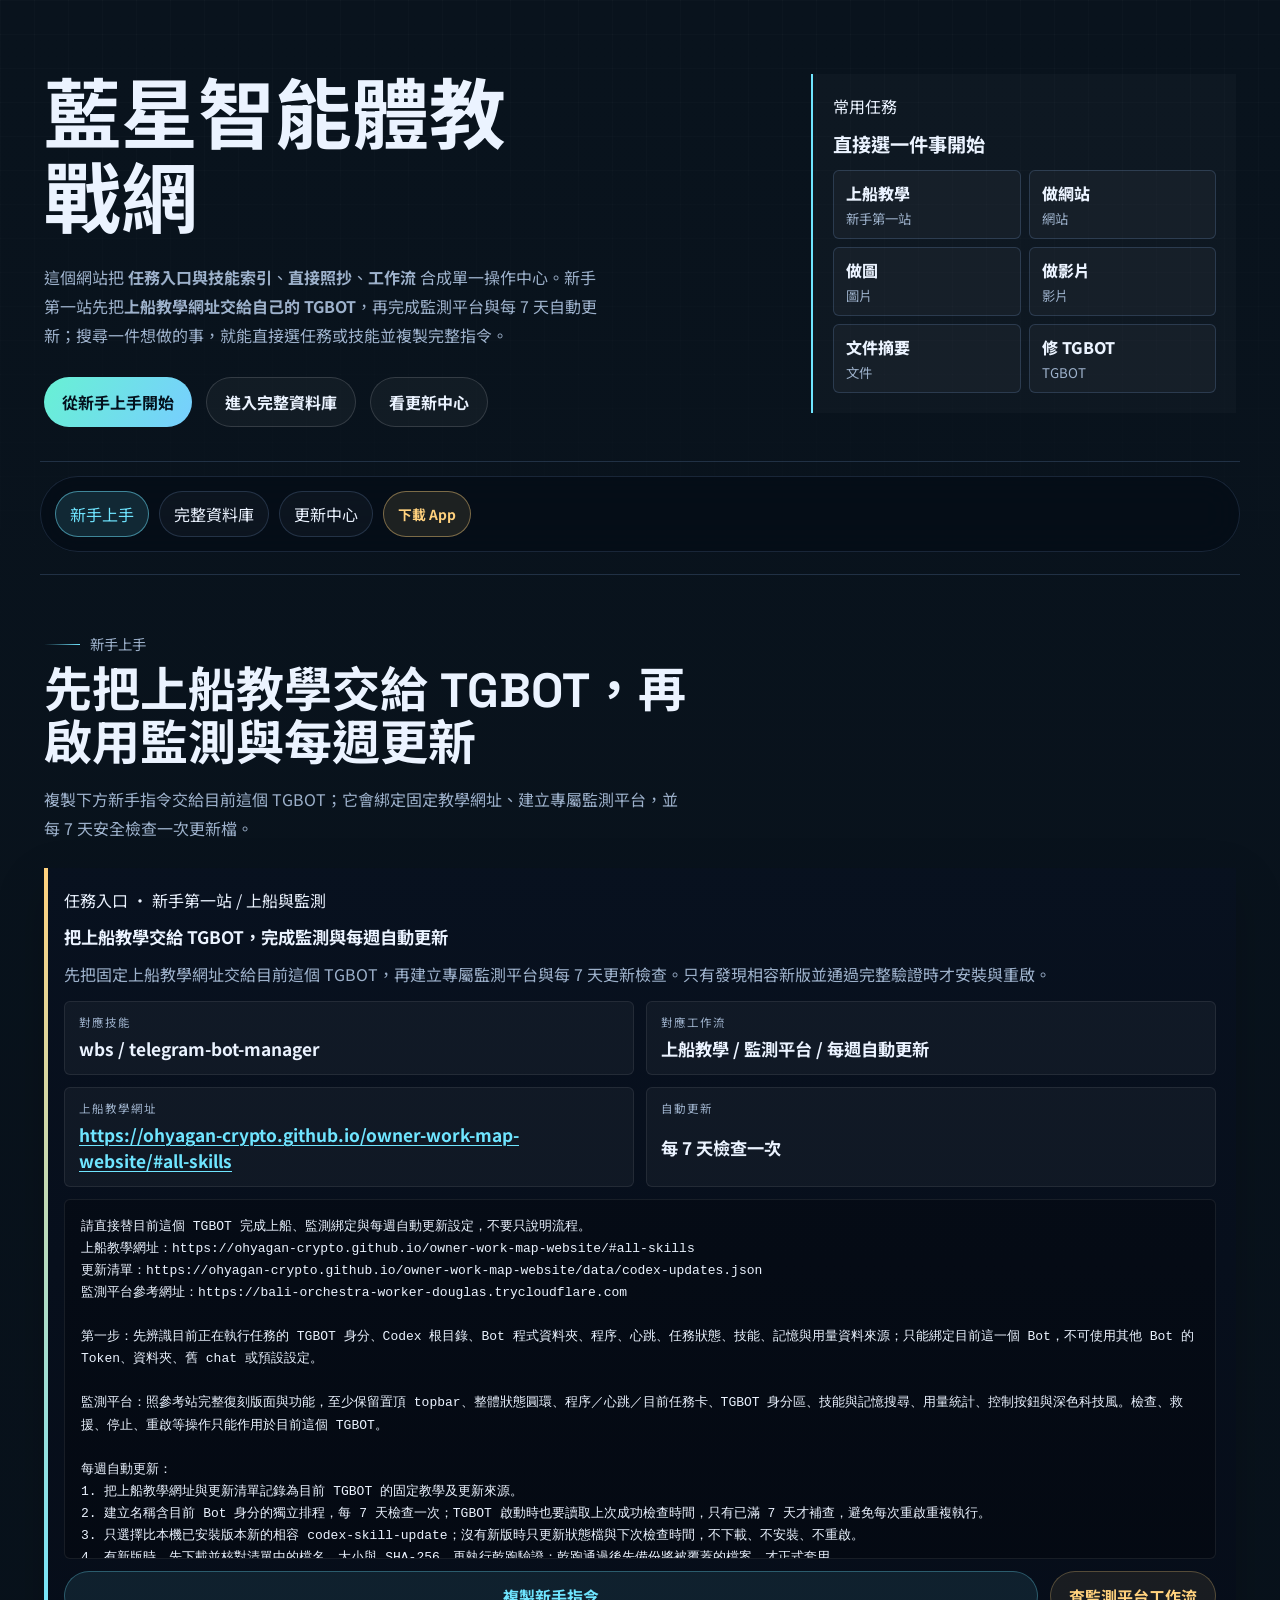
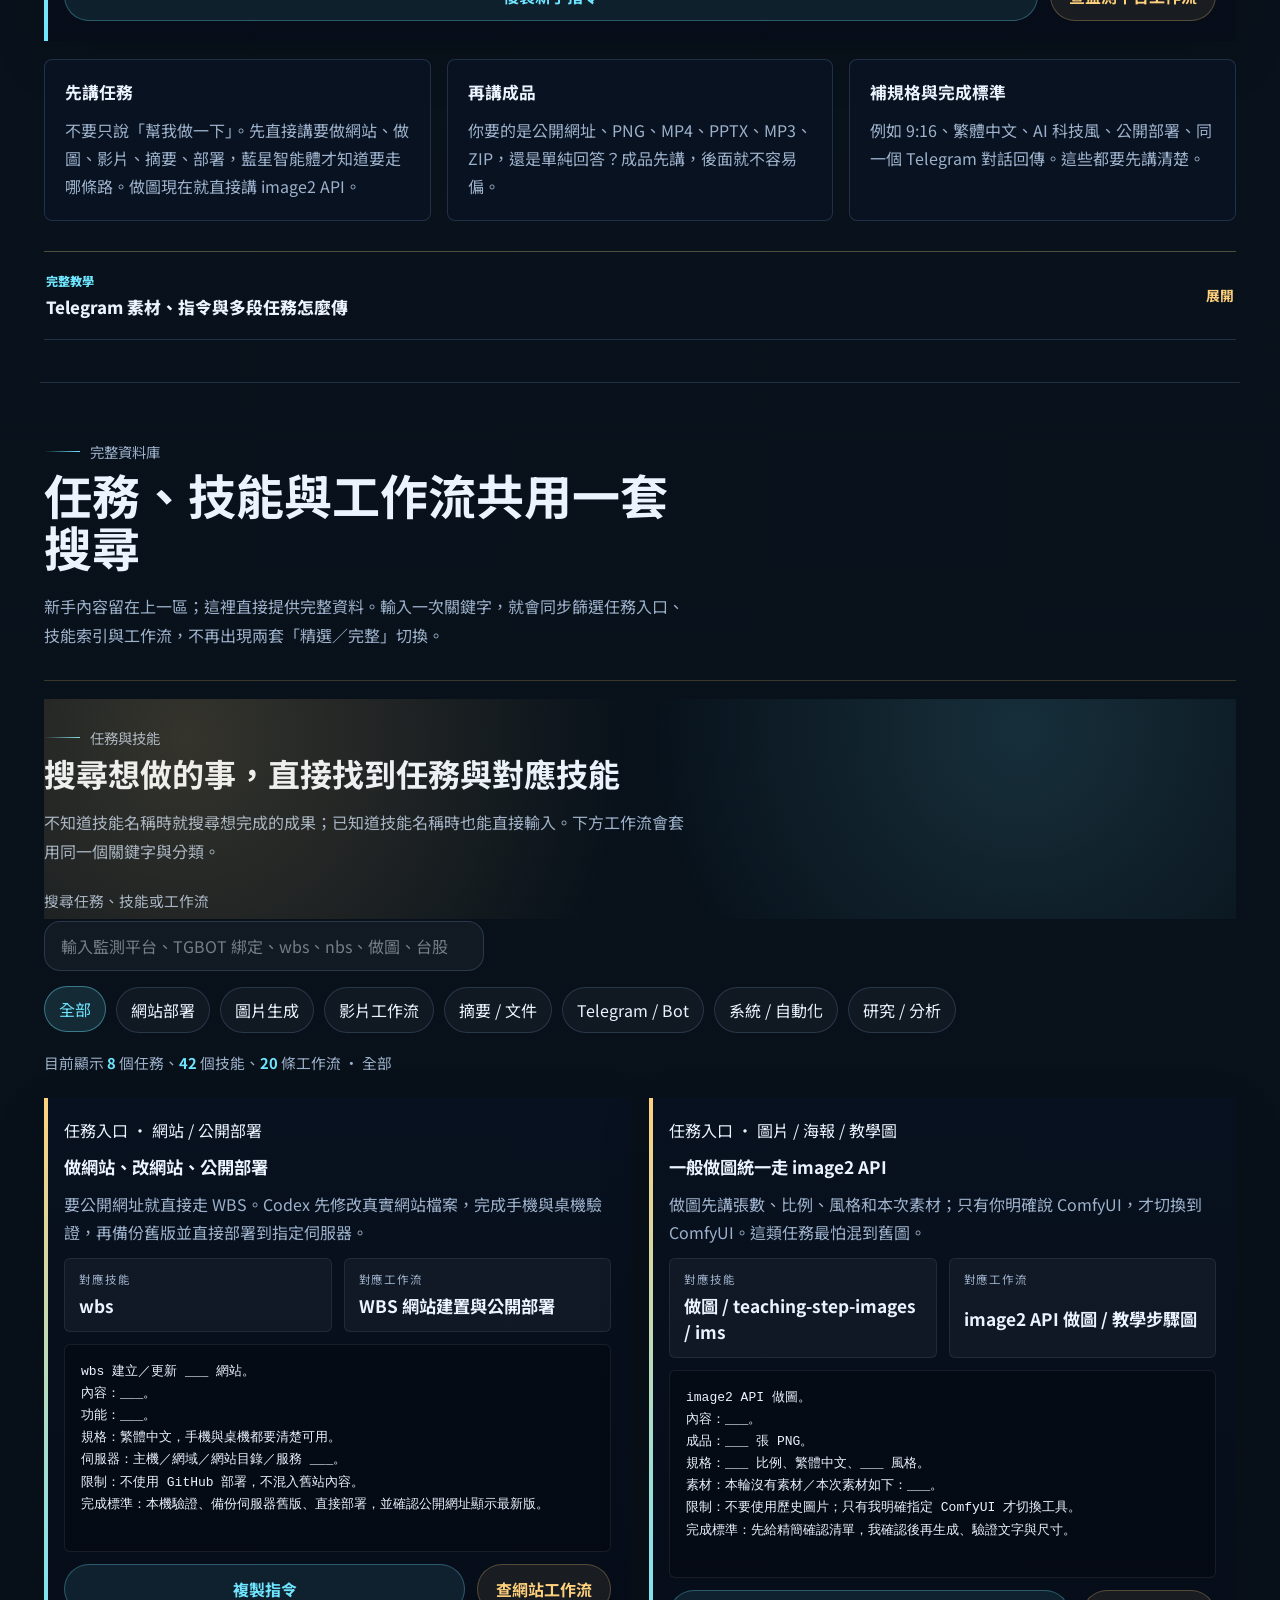
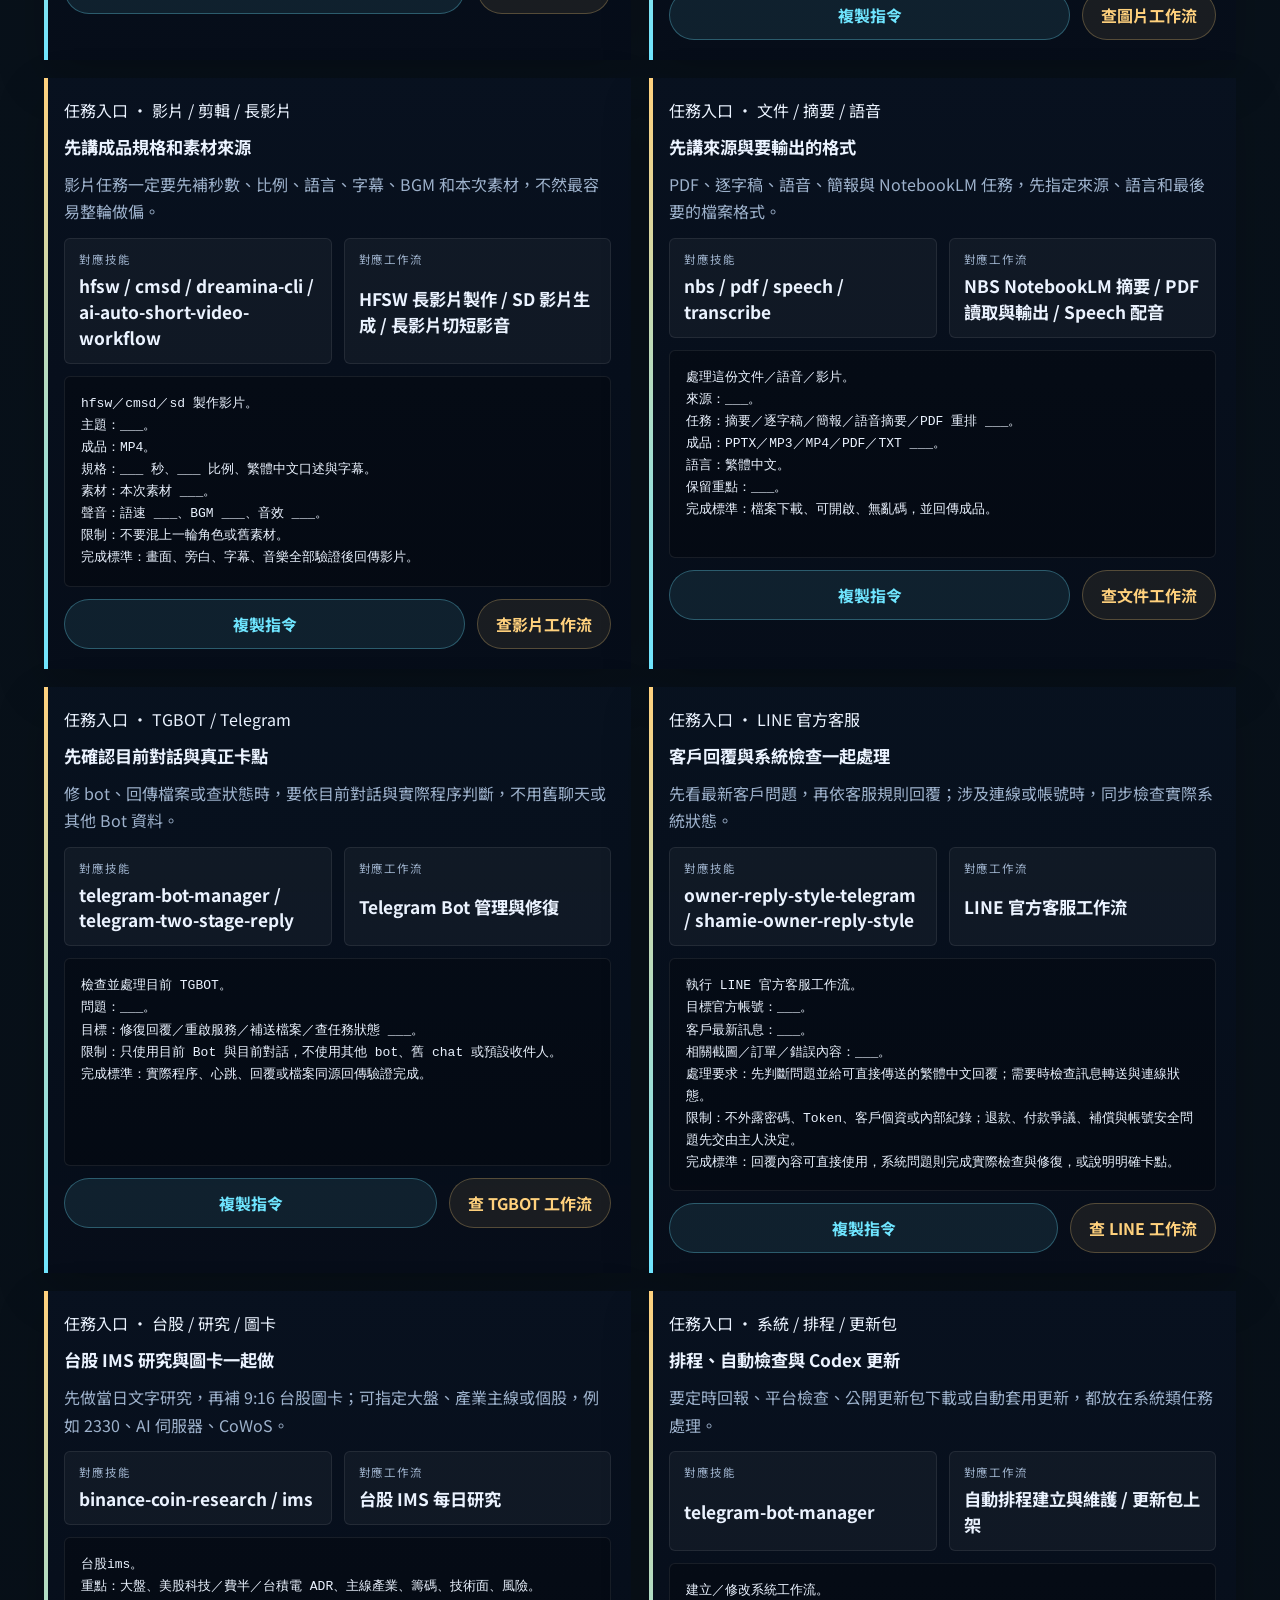
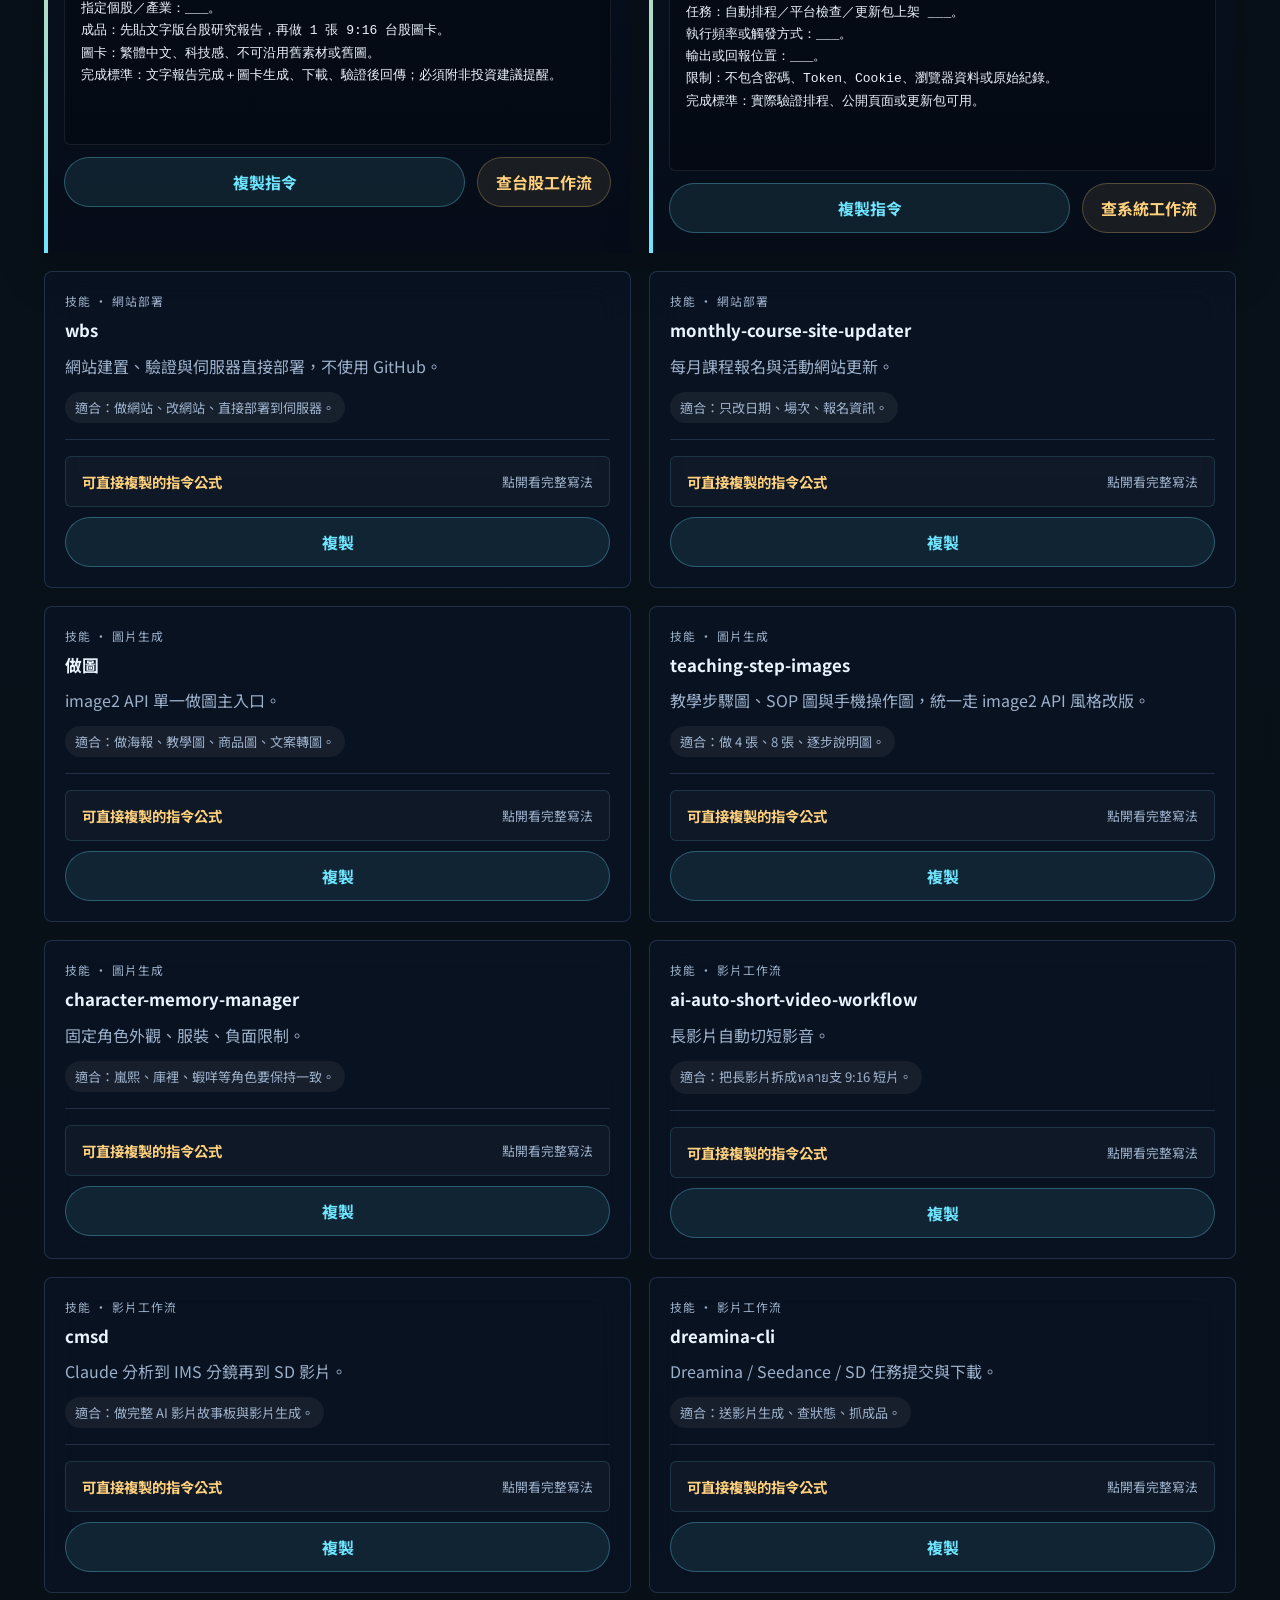
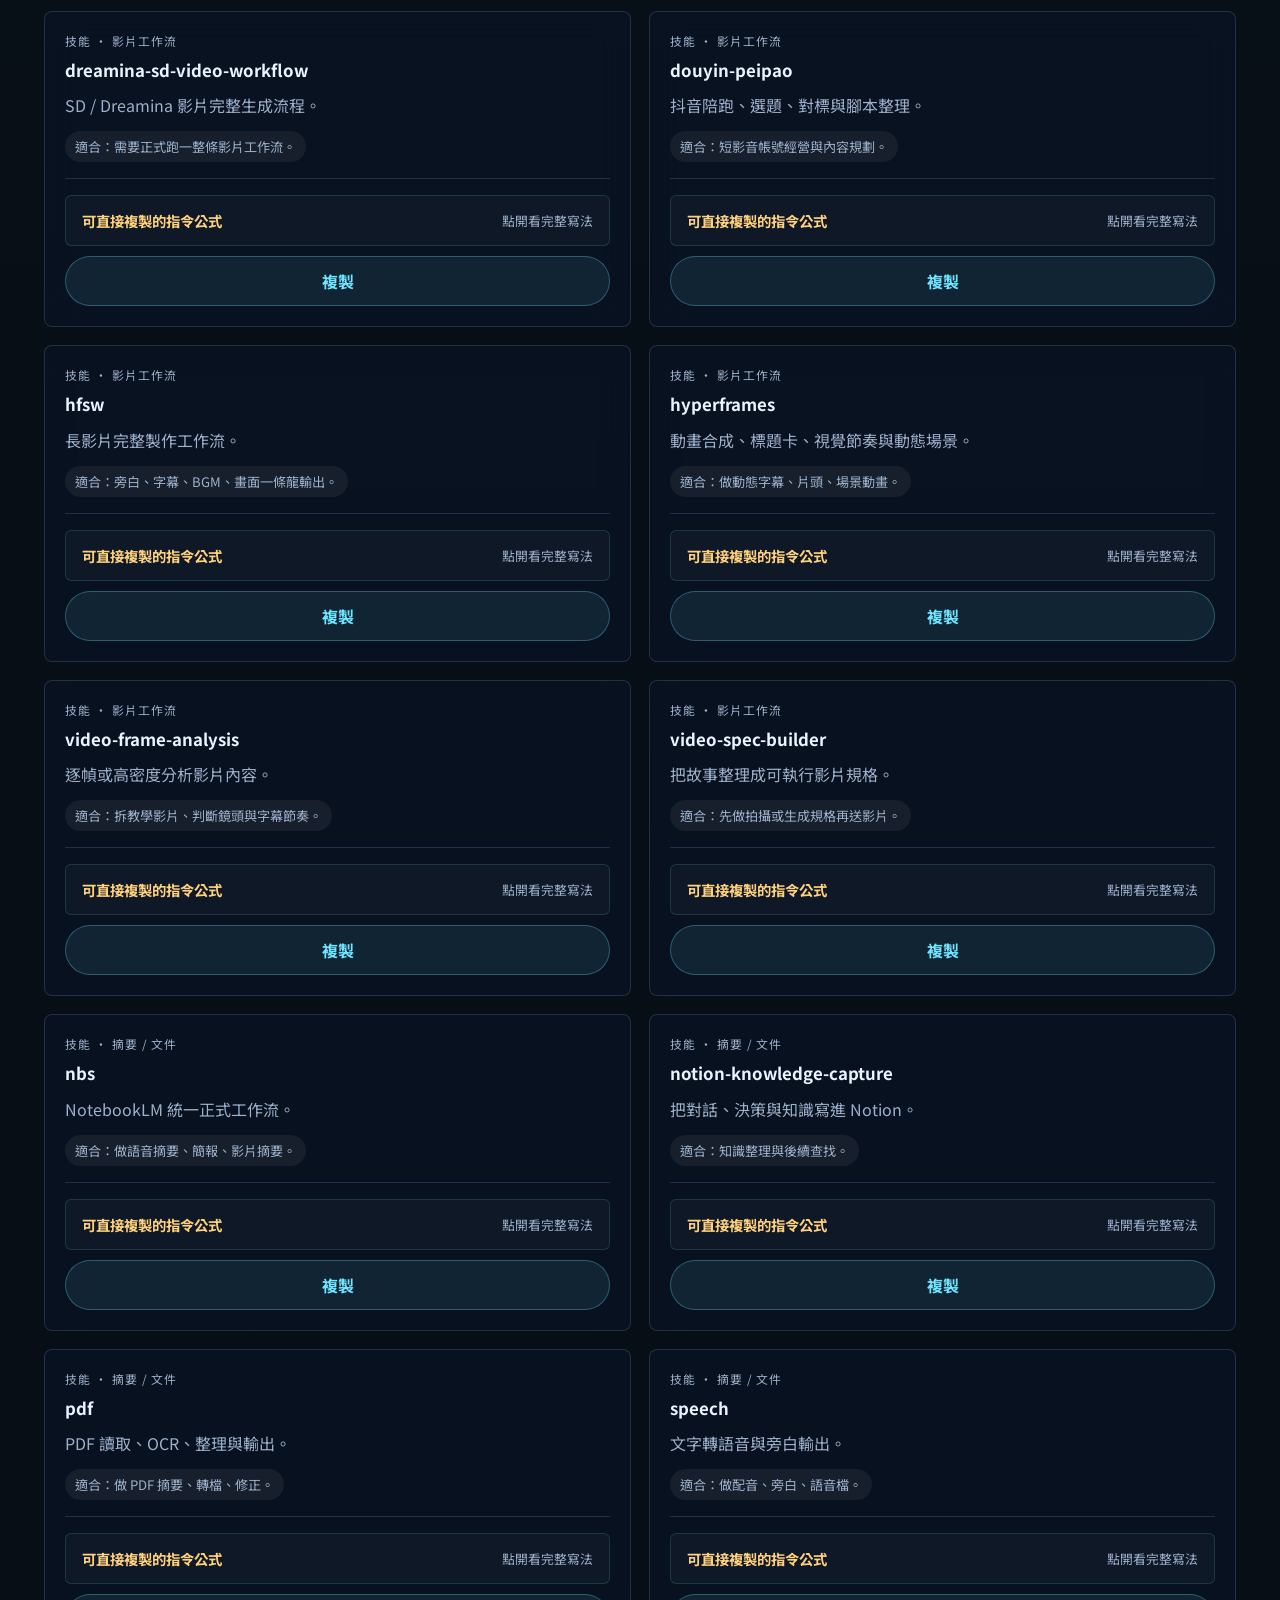
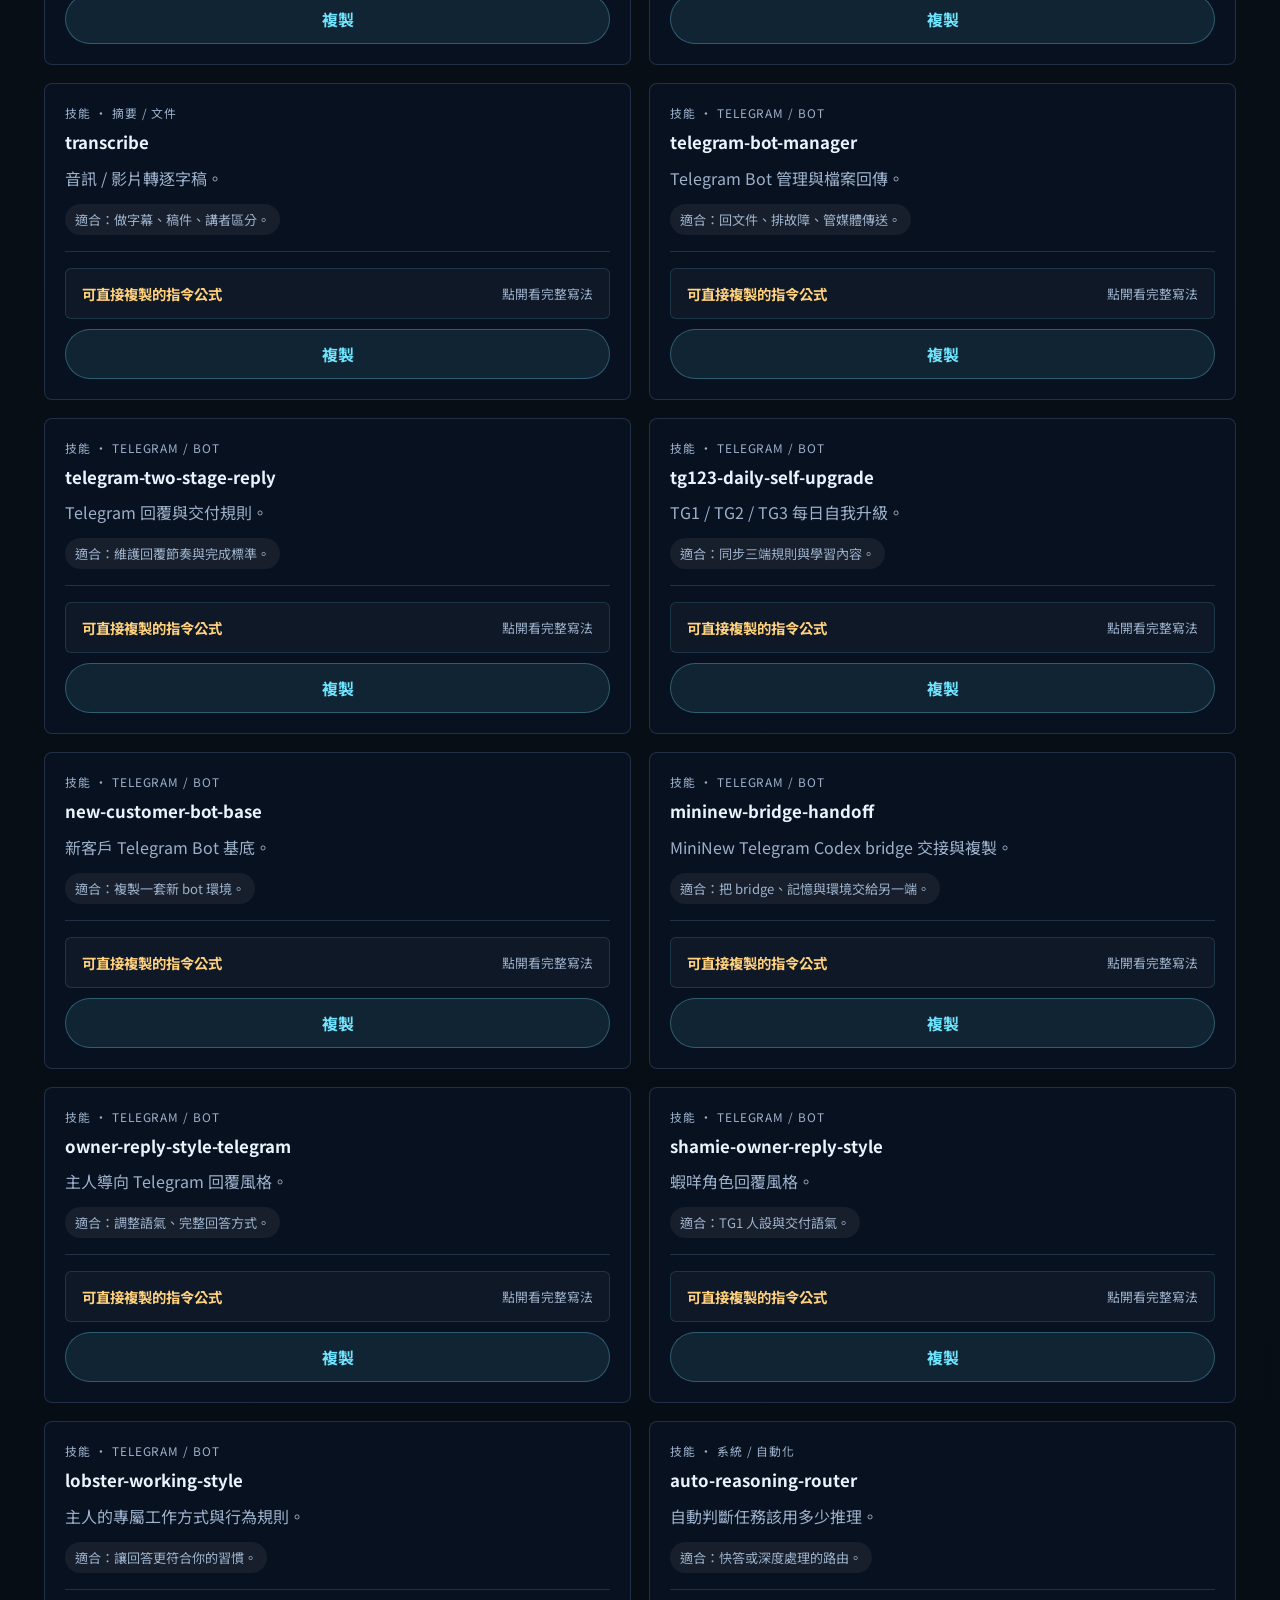
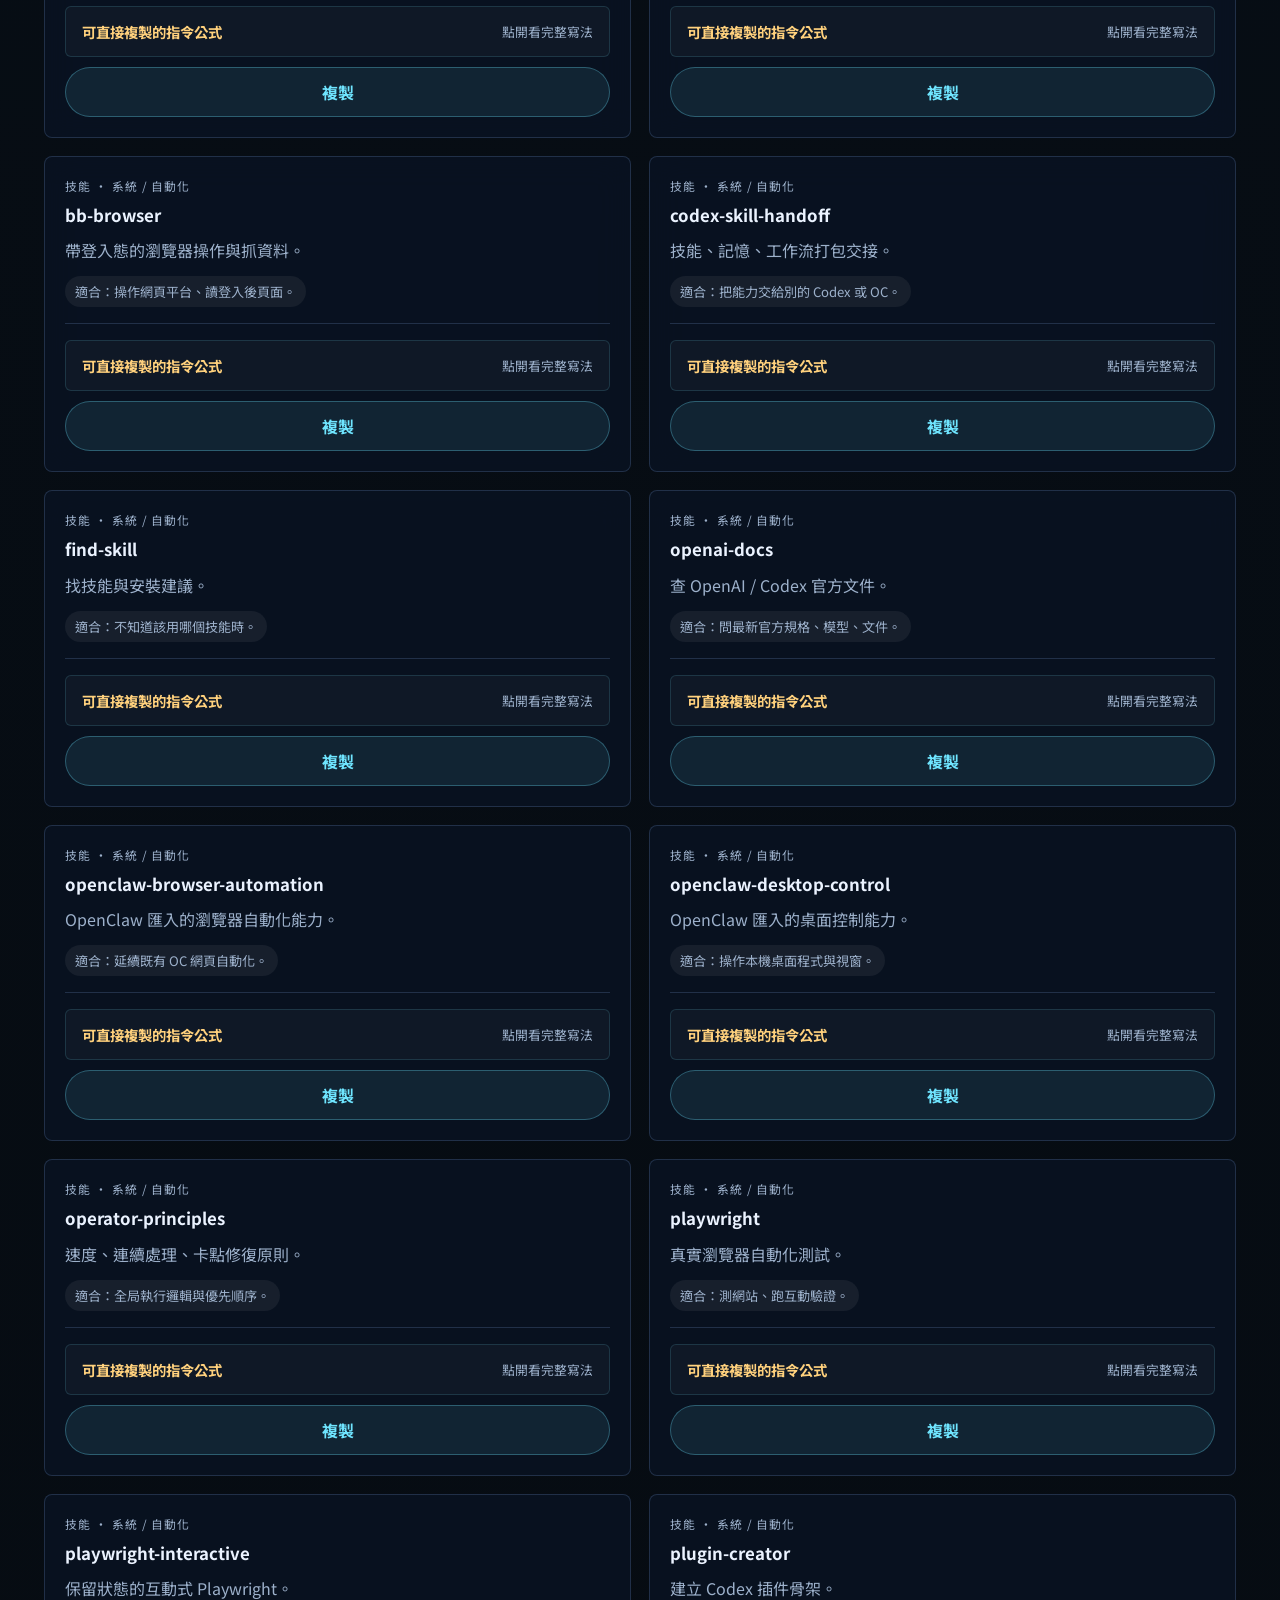
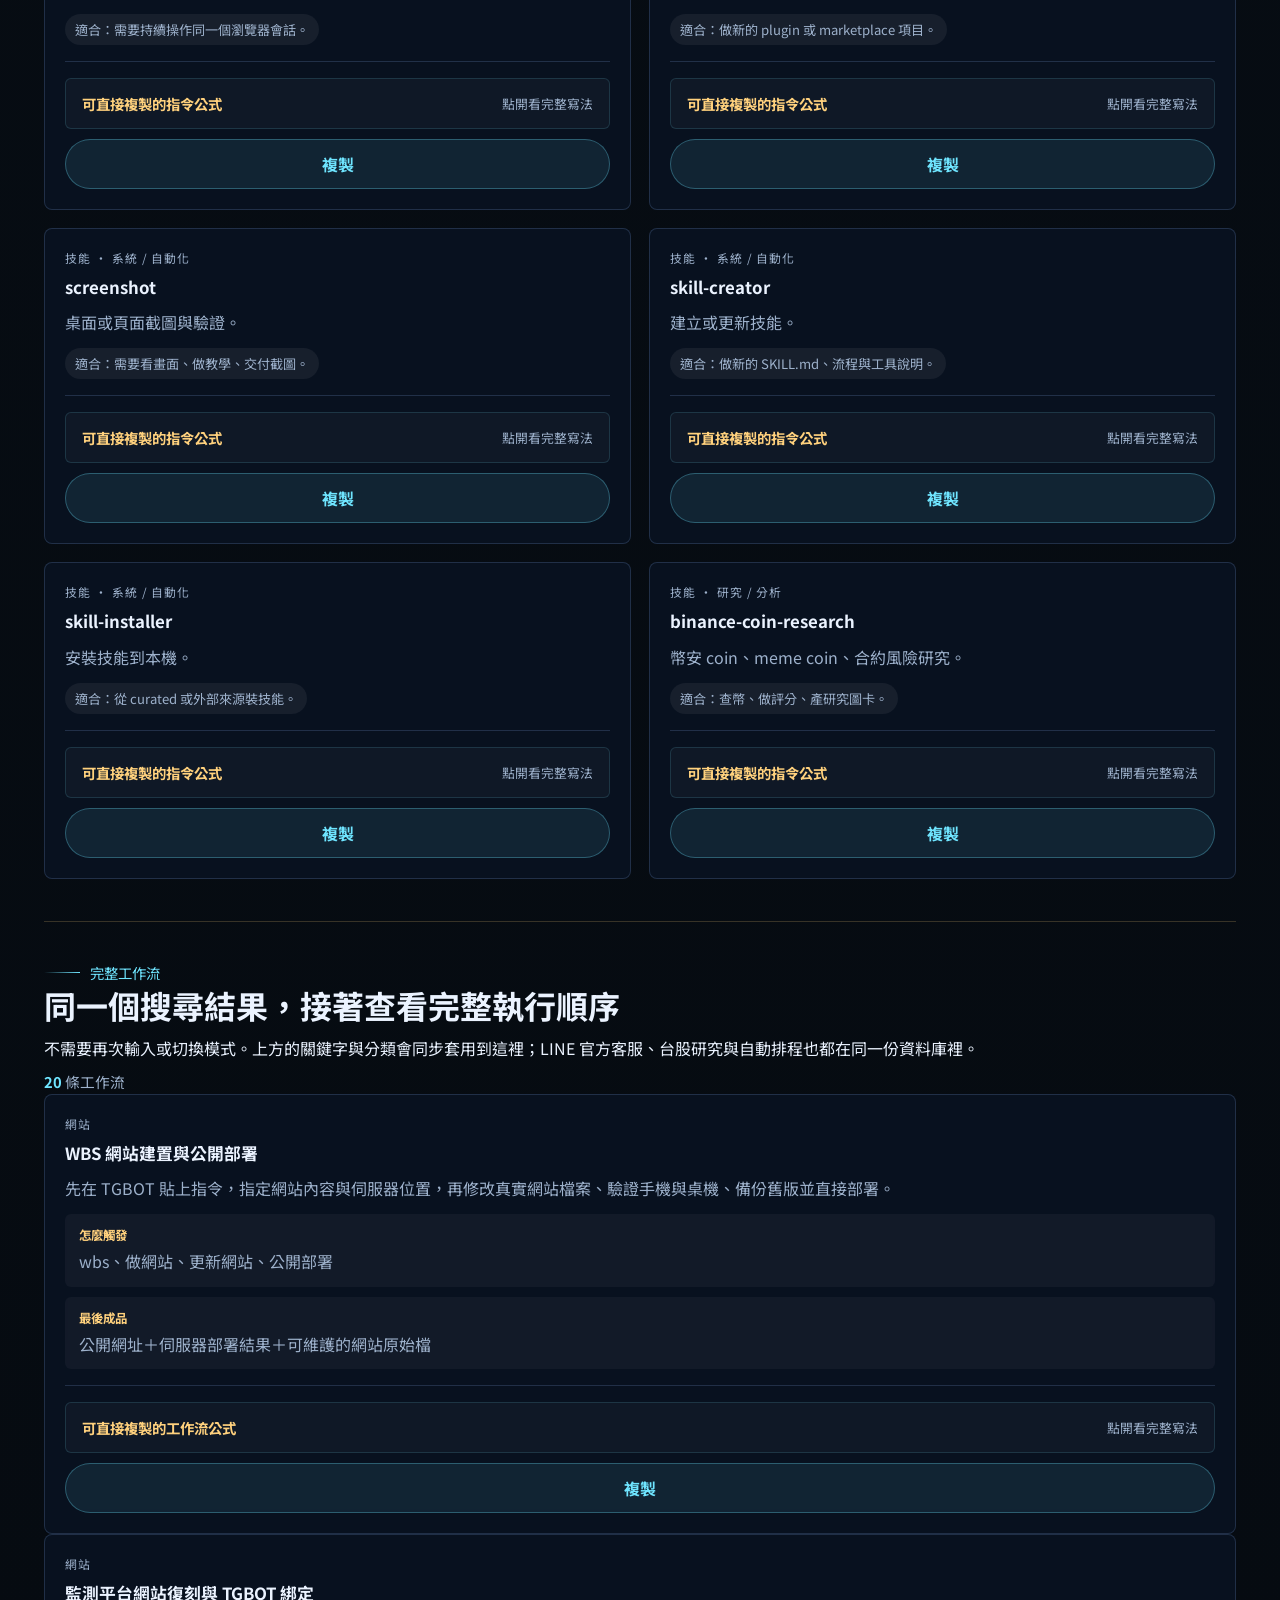
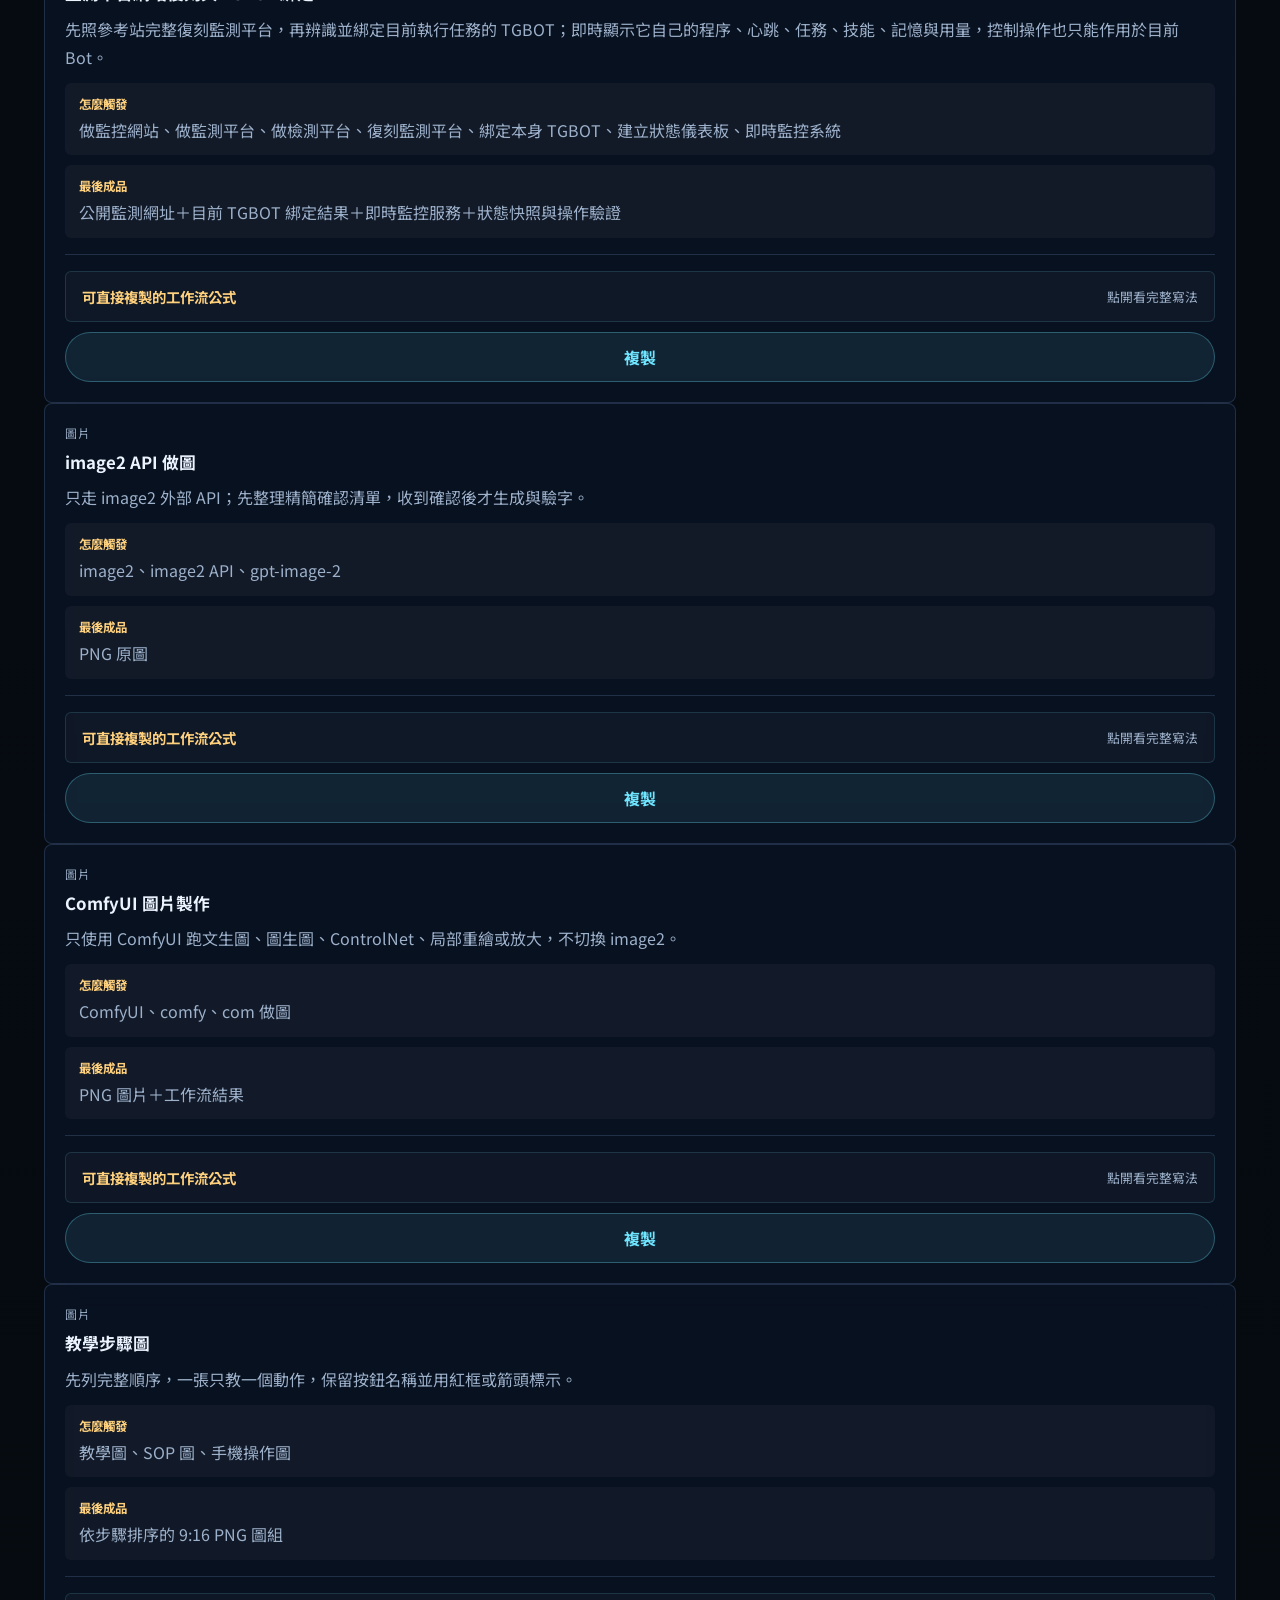
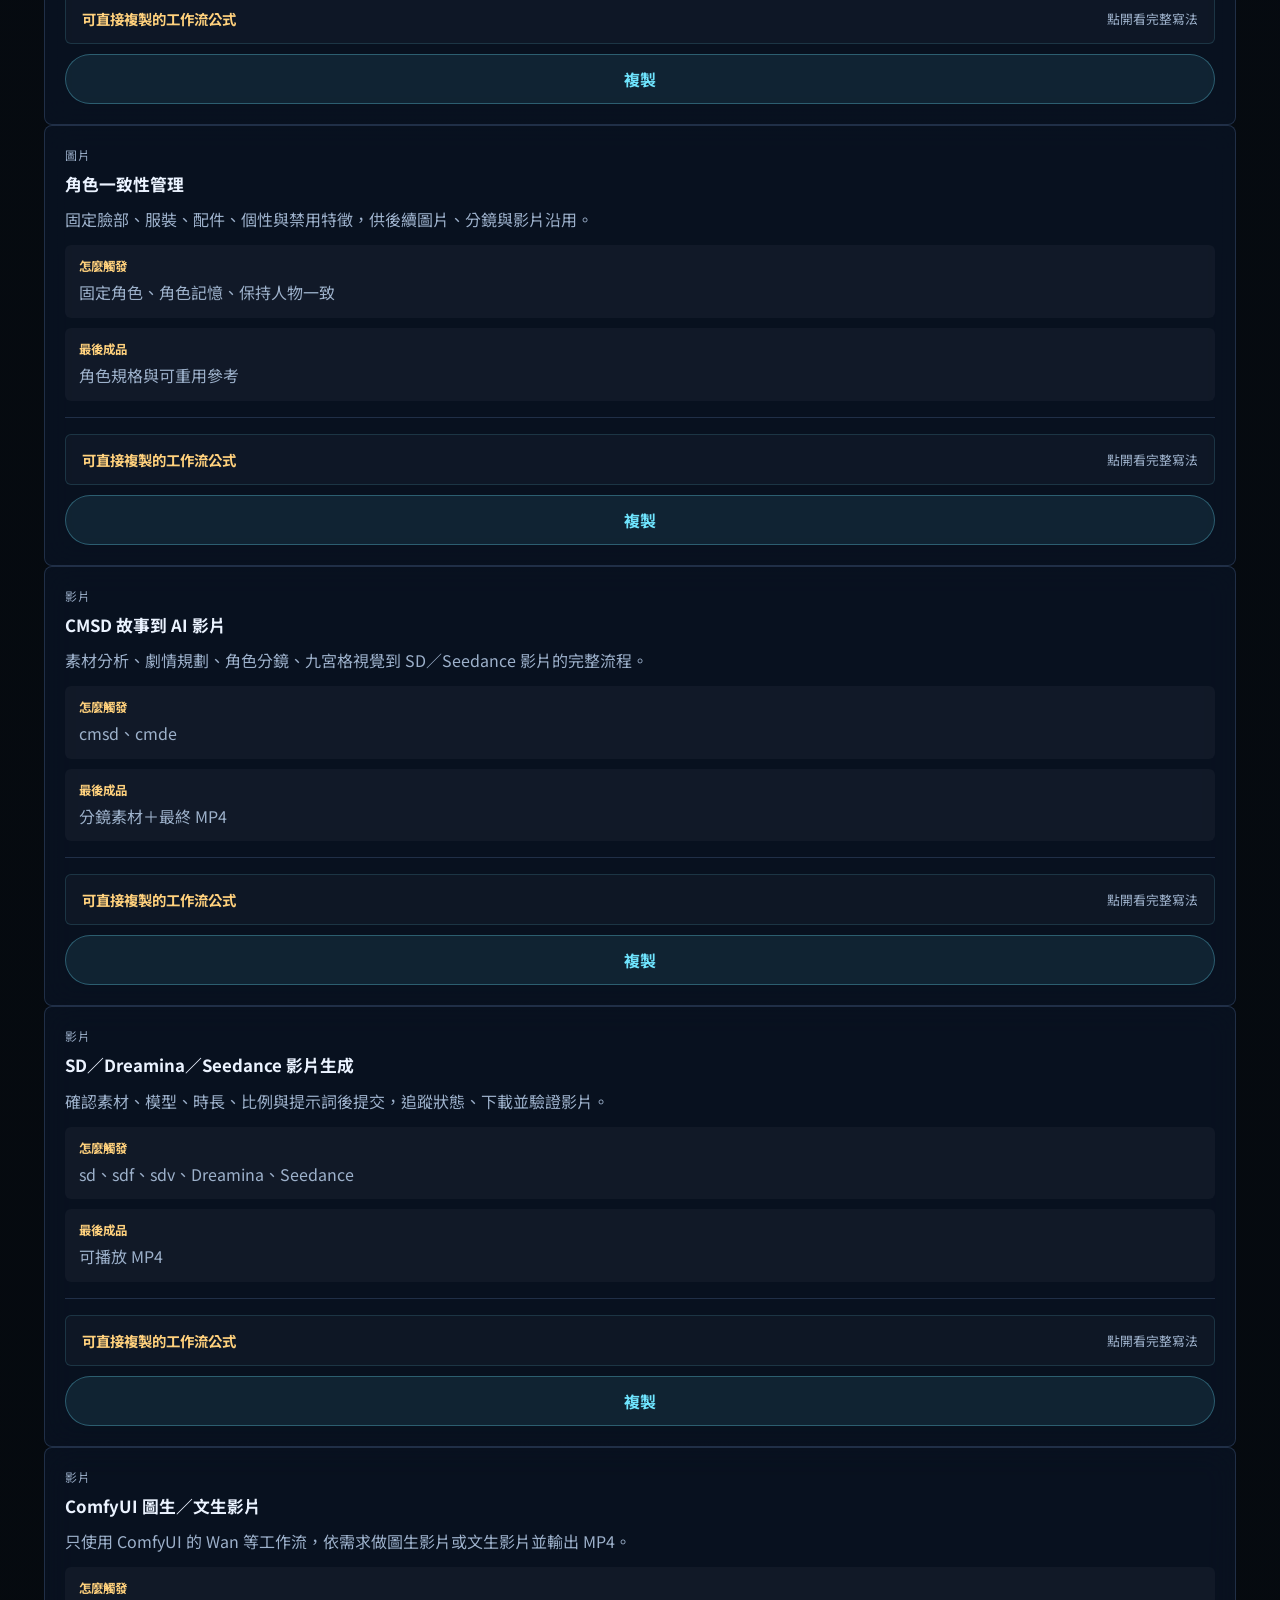
==== index.html @ 1da222c7 "Add weekly TGBOT update onboarding" ====
<!DOCTYPE html>
<html lang="zh-Hant">
<head>
  <meta charset="utf-8">
  <meta name="viewport" content="width=device-width, initial-scale=1">
  <title>藍星智能體教戰網｜操作指南</title>
  <meta
    name="description"
    content="給新手小白的一頁式藍星智能體技能與工作流教學站，整理主技能、核心工作流與可複製指令公式。"
  >
  <meta name="theme-color" content="#07111f">
  <meta name="apple-mobile-web-app-capable" content="yes">
  <meta name="apple-mobile-web-app-status-bar-style" content="black-translucent">
  <meta name="apple-mobile-web-app-title" content="藍星智能體教戰網">
  <link rel="icon" href="assets/favicon.svg" type="image/svg+xml">
  <link rel="apple-touch-icon" href="assets/app-icon-192.svg">
  <link rel="manifest" href="manifest.webmanifest">
  <link rel="preconnect" href="https://fonts.googleapis.com">
  <link rel="preconnect" href="https://fonts.gstatic.com" crossorigin>
  <link
    href="https://fonts.googleapis.com/css2?family=Noto+Sans+TC:wght@400;500;700;900&family=Space+Grotesk:wght@500;700&display=swap"
    rel="stylesheet"
  >
  <link rel="stylesheet" href="styles.css?v=20260727-weekly-onboarding-1">
  <link rel="stylesheet" href="update-center.css?v=20260727-fast-package-1">
</head>
<body>
  <div class="page-shell">
    <header class="hero">
      <div class="hero-copy">
        <h1>藍星智能體教戰網</h1>
        <p class="hero-text">
          這個網站把 <strong>任務入口與技能索引</strong>、<strong>直接照抄</strong>、<strong>工作流</strong>
          合成單一操作中心。新手第一站先把<strong>上船教學網址交給自己的 TGBOT</strong>，再完成監測平台與每 7 天自動更新；搜尋一件想做的事，就能直接選任務或技能並複製完整指令。
        </p>
        <div class="hero-actions">
          <a href="#quick-start" class="primary-link">從新手上手開始</a>
          <a href="#all-skills" class="secondary-link">進入完整資料庫</a>
          <a href="#codex-updates" class="secondary-link">看更新中心</a>
        </div>
      </div>
      <div class="hero-panel">
        <div class="hero-task-launcher">
          <span class="support-kicker">常用任務</span>
          <strong>直接選一件事開始</strong>
          <div class="hero-task-grid" id="heroTaskGrid"></div>
        </div>
      </div>
    </header>

    <nav class="top-nav" aria-label="頁面導覽">
      <a href="#quick-start">新手上手</a>
      <a href="#all-skills">完整資料庫</a>
      <a href="#codex-updates">更新中心</a>
      <button type="button" class="nav-install-button" id="openInstallApp">下載 App</button>
    </nav>

    <main>
      <section id="quick-start" class="content-block spotlight-block">
        <div class="section-heading">
          <p class="eyebrow">新手上手</p>
          <h2>先把上船教學交給 TGBOT，再啟用監測與每週更新</h2>
          <p>複製下方新手指令交給目前這個 TGBOT；它會綁定固定教學網址、建立專屬監測平台，並每 7 天安全檢查一次更新檔。</p>
        </div>
        <div id="beginner-monitor-task" class="beginner-task-panel"></div>
        <div class="spotlight-grid" id="quickStartGrid"></div>
        <details id="tg-guide" class="quick-start-tg deep-guide">
          <summary>
            <span>
              <small>完整教學</small>
              Telegram 素材、指令與多段任務怎麼傳
            </span>
            <strong>展開</strong>
          </summary>
          <div class="deep-guide-content">
            <div class="section-heading compact">
              <p class="eyebrow">TG 操作</p>
              <h3>一個任務講完整，再送下一個任務</h3>
              <p>先選好本次素材，在同一則訊息內寫清楚任務；等目前任務收到成品、網址或明確結果後，再送第二個任務，能降低漏讀素材與交付順序錯亂。</p>
            </div>
            <div class="tg-send-panel" id="tgSendPanel"></div>
            <div class="tg-guide-grid" id="tgGuideGrid"></div>
            <div class="dialogue-grid compact-dialogue-grid" id="tgDialogueGrid"></div>
            <div class="tg-note-panel" id="tgNotePanel"></div>
            <div class="tg-note-panel" id="tgChunkPanel"></div>
          </div>
        </details>
      </section>

      <section id="all-skills" class="content-block">
        <div class="section-heading">
          <p class="eyebrow">完整資料庫</p>
          <h2>任務、技能與工作流共用一套搜尋</h2>
          <p>
            新手內容留在上一區；這裡直接提供完整資料。輸入一次關鍵字，就會同步篩選任務入口、技能索引與工作流，不再出現兩套「精選／完整」切換。
          </p>
        </div>
        <div id="command-center" class="database-command-panel command-center-block">
          <div class="section-heading">
            <p class="eyebrow">任務與技能</p>
            <h3>搜尋想做的事，直接找到任務與對應技能</h3>
            <p>不知道技能名稱時就搜尋想完成的成果；已知道技能名稱時也能直接輸入。下方工作流會套用同一個關鍵字與分類。</p>
          </div>
          <div class="skill-toolbar">
            <label class="search-field" for="skillSearch">
              <span>搜尋任務、技能或工作流</span>
              <input id="skillSearch" type="search" placeholder="輸入監測平台、TGBOT 綁定、wbs、nbs、做圖、台股、LINE 客服">
            </label>
            <div class="filter-row" id="categoryFilters" aria-label="任務與技能分類篩選"></div>
          </div>
          <p class="database-result-summary" id="unifiedOverview" aria-live="polite"></p>
          <div class="command-center-grid unified-center-grid" id="unifiedCenterGrid"></div>
          <p class="empty-state" id="unifiedEmpty">沒有符合的任務或技能，換個關鍵字試試看。</p>
        </div>

        <div id="all-workflows" class="database-workflow-panel">
          <div class="database-subheading">
            <p class="eyebrow">完整工作流</p>
            <h3>同一個搜尋結果，接著查看完整執行順序</h3>
            <p>
              不需要再次輸入或切換模式。上方的關鍵字與分類會同步套用到這裡；LINE 官方客服、台股研究與自動排程也都在同一份資料庫裡。
            </p>
            <p class="database-result-summary" id="workflowOverview" aria-live="polite"></p>
          </div>
          <div class="workflow-grid" id="workflowGrid"></div>
          <p class="empty-state" id="workflowEmpty">沒有符合的工作流，換個關鍵字試試看。</p>
        </div>
      </section>

      <section id="support-notes" class="content-block support-notes-block">
        <details class="support-details">
          <summary>
            <span>
              <small>補充判斷</small>
              卡點、完成標準與常見踩雷
            </span>
            <strong>需要時展開</strong>
          </summary>
          <div class="support-grid">
            <article class="support-card">
              <div class="section-heading compact">
                <p class="eyebrow">卡點判斷</p>
                <h3>遇到問題先對照類型</h3>
              </div>
              <div class="error-grid" id="errorGuideGrid"></div>
            </article>
            <article class="support-card">
              <div class="section-heading compact">
                <p class="eyebrow">完成標準</p>
                <h3>看到這些才算真的完成</h3>
              </div>
              <ul class="checklist" id="completionChecklist"></ul>
            </article>
            <article class="support-card">
              <div class="section-heading compact">
                <p class="eyebrow">常見踩雷</p>
                <h3>新手最容易漏掉的幾件事</h3>
              </div>
              <ul class="warning-list" id="commonMistakes"></ul>
            </article>
          </div>
        </details>
      </section>

      <section id="codex-updates" class="content-block update-center-block">
        <div class="section-heading">
          <p class="eyebrow">Codex 更新中心</p>
          <h2>索取密碼後，一鍵交給 Codex 自動安裝</h2>
          <p>之後你把更新檔交給我，我會先排除敏感資料、加密打包、更新這裡的清單，再部署到公開站。使用者先向客服索取更新密碼，解鎖後按「一鍵複製 Codex 自動安裝指令」，再把指令貼給自己的 Codex／TGBOT；它會操作網站、下載指定版本、驗證雜湊、先乾跑、正式安裝、重啟並確認新內容已載入。</p>
        </div>
        <div class="update-center-grid">
          <article class="update-card update-hub-card">
            <div class="update-card-heading">
              <span class="update-card-icon">⇅</span>
              <div>
                <p class="eyebrow">下載與上架檢查</p>
                <h3>可用更新包與管理端檢查整合區</h3>
              </div>
            </div>
            <p class="update-download-note">請先向客服索取更新密碼。解鎖後可直接下載，也可以按「一鍵複製 Codex 自動安裝指令」，讓 Codex 自己操作網站並完成整個更新閉環。</p>
            <div class="update-hub-layout">
              <section class="update-subsection">
                <div class="update-subsection-heading">
                  <p class="eyebrow">給 Codex／TGBOT</p>
                  <h4>下載更新包並一鍵複製升級指令</h4>
                </div>
                <div id="codexUpdateList" class="codex-update-list" aria-live="polite">
                  <p class="update-loading">正在讀取更新清單……</p>
                </div>
                <form id="codexUpdateAccessForm" class="update-access-form">
                  <label for="codexUpdatePassword">更新密碼</label>
                  <div class="update-password-row">
                    <input id="codexUpdatePassword" type="password" autocomplete="off" placeholder="向客服索取後輸入">
                    <button type="submit" class="primary-button">解鎖下載與一鍵指令</button>
                  </div>
                  <p id="codexUpdateAccessStatus" class="update-status" role="status"></p>
                </form>
                <div class="update-tgbot-flow compact" aria-label="Codex 自動安裝使用方式">
                  <div><strong>1</strong><span>向客服索取更新密碼並解鎖。</span></div>
                  <div><strong>2</strong><span>按「一鍵複製 Codex 自動安裝指令」。</span></div>
                  <div><strong>3</strong><span>把指令貼給自己的 Codex／TGBOT。</span></div>
                  <div><strong>4</strong><span>Codex 下載、驗證、乾跑、安裝並回報結果。</span></div>
                </div>
                <details class="update-advanced">
                  <summary>進階：手動使用套用工具</summary>
                  <p>需要自行操作時，可下載<a href="tools/apply-codex-update.mjs" download>套用工具</a>。請先加上 <code>--dry-run</code> 檢查，驗證通過後再移除 <code>--dry-run</code> 正式更新。</p>
                </details>
              </section>

              <details class="update-manager-details">
                <summary>
                  <span>管理者入口</span>
                  <small>驗證、檢查與上架工具</small>
                </summary>
                <section class="update-subsection update-subsection-manager">
                  <div class="update-subsection-heading">
                    <p class="eyebrow">給管理端</p>
                    <h4>先驗證後檢查更新檔，再決定是否上架</h4>
                  </div>
                  <p>先通過管理者驗證，才能選取或拖曳 <code>.bsmf</code> 更新檔或完整 <code>.zip</code> 安裝包。檔案只會在目前瀏覽器檢查格式，不會直接寫入公開網站；正式上架仍由管理端檢查後部署。</p>
                  <form id="codexUploadAccessForm" class="update-access-form update-upload-access-form">
                    <label for="codexUploadPassword">管理者密碼</label>
                    <div class="update-password-row">
                      <input id="codexUploadPassword" type="password" inputmode="numeric" autocomplete="off" placeholder="輸入管理者密碼">
                      <button type="submit" class="primary-button">解鎖上傳</button>
                    </div>
                    <p id="codexUploadAccessStatus" class="update-status" role="status">尚未解鎖，無法選取更新檔。</p>
                  </form>
                  <label class="update-file-drop is-locked" for="codexUpdateFile" aria-disabled="true">
                    <input id="codexUpdateFile" type="file" accept=".bsmf,.zip,application/json,application/zip" disabled>
                    <span id="codexUpdateDropTitle">請先輸入管理者密碼</span>
                    <small id="codexUpdateDropHint">解鎖後可檢查格式、版本、內容清單與檔案大小</small>
                  </label>
                  <div id="codexUpdateFileStatus" class="update-file-status" role="status"></div>
                </section>
              </details>
            </div>
          </article>
        </div>
        <div class="update-publish-steps">
          <strong>你交給我的更新流程</strong>
          <span>1. 你把記憶、技能、工作流更新檔傳給我。</span>
          <span>2. 我檢查並排除金鑰、Cookie、瀏覽器資料與原始紀錄。</span>
          <span>3. 我把合格的 <code>.bsmf</code> 放進更新清單並公開部署。</span>
          <span>4. 使用者向客服索取更新密碼後，一鍵複製指令貼給自己的 Codex／TGBOT，由它操作網站並完成更新。</span>
          <span><a href="tools/publish-codex-update.ps1" download>下載管理端上架工具</a>：收到新包後先檢查，再更新公開清單。</span>
        </div>
      </section>

    </main>

    <footer class="site-footer">
      <p>公開站用途：幫新手理解怎麼跟藍星智能體 / TGBOT 溝通、怎麼選技能與工作流，以及怎麼用公式直接開始任務。一般做圖統一走 image2 API；只有明確指定時才走 ComfyUI。</p>
      <p>更新日期：2026-07-27｜單一資料庫搜尋版</p>
    </footer>
  </div>

  <button type="button" class="back-to-top" id="backToTop" aria-label="快速回到最上面">↑</button>
  <div class="copy-status" id="copyStatus" role="status" aria-live="polite"></div>

  <div class="install-app-modal" id="installAppModal" role="dialog" aria-modal="true" aria-labelledby="installAppTitle" hidden>
    <div class="install-app-backdrop" data-install-close></div>
    <div class="install-app-dialog" role="document">
      <button type="button" class="install-app-close" data-install-close aria-label="關閉下載提示">×</button>
      <img class="install-app-icon" src="assets/app-icon-192.svg" alt="">
      <p class="install-app-kicker">藍星智能體教戰網</p>
      <h2 id="installAppTitle">下載 App，之後直接從主畫面開啟</h2>
      <p class="install-app-copy">安裝後不必再找網址，手機與電腦都能像 App 一樣快速開啟。</p>
      <div class="install-app-instructions" id="installAppInstructions" aria-live="polite"></div>
      <div class="install-app-actions">
        <button type="button" class="install-app-primary" id="installAppButton">下載 App</button>
        <button type="button" class="install-app-secondary" data-install-close>暫時不要</button>
      </div>
    </div>
  </div>

  <script src="app.js?v=20260727-weekly-onboarding-1"></script>
  <script src="update-center.js?v=20260727-fast-package-1"></script>
</body>
</html>
---- styles.css ----
:root {
  color-scheme: dark;
  --bg: #07111f;
  --bg-deep: #040913;
  --panel: rgba(9, 19, 36, 0.8);
  --panel-strong: rgba(10, 21, 41, 0.96);
  --line: rgba(146, 190, 255, 0.18);
  --line-strong: rgba(255, 214, 135, 0.3);
  --text: #ebf3ff;
  --muted: #9db1cb;
  --cyan: #6fe5ff;
  --mint: #6ef6cc;
  --gold: #ffd17d;
  --gold-strong: #f7b955;
  --glow: 0 24px 80px rgba(0, 0, 0, 0.3);
  --radius-xl: 8px;
  --radius-lg: 8px;
  --radius-md: 6px;
  --max-width: 1200px;
}

* {
  box-sizing: border-box;
}

html {
  scroll-behavior: smooth;
}

body {
  margin: 0;
  font-family: "Noto Sans TC", "Microsoft JhengHei", sans-serif;
  color: var(--text);
  background: linear-gradient(180deg, #09131d 0%, #060b11 54%, #04070b 100%);
  min-height: 100vh;
}

body::before {
  content: "";
  position: fixed;
  inset: 0;
  pointer-events: none;
  background-image:
    linear-gradient(rgba(255, 255, 255, 0.025) 1px, transparent 1px),
    linear-gradient(90deg, rgba(255, 255, 255, 0.025) 1px, transparent 1px);
  background-size: 34px 34px;
  mask-image: linear-gradient(180deg, rgba(0, 0, 0, 0.75), transparent 88%);
}

.page-shell {
  width: min(calc(100% - 32px), var(--max-width));
  margin: 0 auto;
  padding: 32px 0 56px;
}

.hero,
.content-block,
.site-footer,
.top-nav {
  position: relative;
  z-index: 1;
}

.hero {
  display: grid;
  grid-template-columns: minmax(0, 1.4fr) minmax(300px, 0.8fr);
  gap: 24px;
  padding: 42px 4px 34px;
  border: 0;
  border-bottom: 1px solid var(--line);
  border-radius: 0;
  background: transparent;
  box-shadow: none;
  overflow: hidden;
}

.hero::after {
  display: none;
}

.hero-copy {
  position: relative;
  z-index: 1;
}

.eyebrow {
  display: inline-flex;
  align-items: center;
  gap: 10px;
  margin: 0 0 16px;
  font-size: 0.9rem;
  letter-spacing: 0;
  text-transform: uppercase;
  color: var(--cyan);
}

.eyebrow::before {
  content: "";
  width: 36px;
  height: 1px;
  background: linear-gradient(90deg, transparent, var(--cyan));
}

h1,
h2,
h3 {
  margin: 0;
  line-height: 1.1;
}

h1 {
  max-width: 10ch;
  font-family: "Space Grotesk", "Noto Sans TC", sans-serif;
  font-size: clamp(2.7rem, 6vw, 5rem);
  letter-spacing: 0;
}

.hero-text,
.section-heading p,
.site-footer p {
  color: var(--muted);
  line-height: 1.8;
}

.hero-text {
  max-width: 62ch;
  margin: 20px 0 0;
  font-size: 1rem;
}

.hero-actions {
  display: flex;
  flex-wrap: wrap;
  gap: 14px;
  margin-top: 28px;
}

.primary-link,
.secondary-link,
.template-card button,
.copy-button {
  display: inline-flex;
  align-items: center;
  justify-content: center;
  min-height: 48px;
  padding: 12px 18px;
  border-radius: 999px;
  font-weight: 700;
  text-decoration: none;
  transition: transform 160ms ease, border-color 160ms ease, background 160ms ease;
}

.primary-link {
  background: linear-gradient(120deg, #68f1d4, #77ceff);
  color: #04111d;
}

.secondary-link,
.template-card button {
  border: 1px solid rgba(255, 255, 255, 0.14);
  background: rgba(255, 255, 255, 0.04);
  color: var(--text);
}

.primary-link:hover,
.secondary-link:hover,
.template-card button:hover,
.copy-button:hover,
.filter-row button:hover,
.filter-row button.active {
  transform: translateY(-1px);
}

.hero-panel {
  position: relative;
  z-index: 1;
  display: grid;
  gap: 16px;
  align-content: start;
}

.hero-task-launcher {
  display: grid;
  gap: 12px;
  padding: 20px;
  border-left: 2px solid var(--cyan);
  background: rgba(255, 255, 255, 0.025);
}

.hero-task-launcher > strong {
  font-size: 1.2rem;
}

.hero-task-grid {
  display: grid;
  grid-template-columns: repeat(2, minmax(0, 1fr));
  gap: 8px;
}

.hero-task-grid a {
  display: grid;
  gap: 4px;
  min-width: 0;
  min-height: 64px;
  align-content: center;
  padding: 10px 12px;
  border: 1px solid var(--line);
  border-radius: var(--radius-md);
  background: rgba(255, 255, 255, 0.035);
  color: var(--text);
  text-decoration: none;
}

.hero-task-grid a:hover {
  border-color: rgba(111, 229, 255, 0.46);
  background: rgba(111, 229, 255, 0.08);
}

.hero-task-grid span {
  font-weight: 800;
}

.hero-task-grid small {
  overflow: hidden;
  color: var(--muted);
  text-overflow: ellipsis;
  white-space: nowrap;
}

.metric-stack {
  display: grid;
  gap: 12px;
}

.metric-card,
.spotlight-card,
.formula-card,
.timeline-item,
.split-card,
.template-card,
.skill-card {
  border: 1px solid var(--line);
  border-radius: var(--radius-lg);
  background: var(--panel);
  backdrop-filter: blur(16px);
}

.metric-card {
  padding: 18px 20px;
}

.metric-card small,
.hero-note span,
.skill-card .tag,
.skill-overview .tag {
  display: block;
  color: var(--muted);
  letter-spacing: 0.08em;
  text-transform: uppercase;
  font-size: 0.74rem;
}

.metric-card strong {
  display: block;
  margin-top: 10px;
  font-family: "Space Grotesk", "Noto Sans TC", sans-serif;
  font-size: clamp(1.7rem, 4vw, 2.3rem);
  color: var(--gold);
}

.metric-card p,
.hero-note p,
.spotlight-card p,
.formula-card p,
.timeline-item p,
.split-card p,
.template-card p,
.skill-card p,
.skill-overview p,
.warning-list li,
.checklist li {
  margin: 0;
  color: var(--muted);
  line-height: 1.75;
}

.hero-note {
  padding: 20px;
  border: 1px solid var(--line-strong);
  border-radius: var(--radius-lg);
  background: linear-gradient(135deg, rgba(255, 209, 125, 0.09), rgba(255, 209, 125, 0.02));
}

.hero-note p {
  margin-top: 10px;
  color: #f8e6bd;
}

.top-nav {
  display: flex;
  flex-wrap: wrap;
  gap: 10px;
  position: sticky;
  top: 10px;
  z-index: 10;
  padding: 14px;
  margin-top: 14px;
  border: 1px solid rgba(146, 190, 255, 0.14);
  border-radius: 999px;
  background: rgba(5, 12, 22, 0.78);
  backdrop-filter: blur(18px);
  overflow-x: auto;
  scrollbar-width: none;
}

.top-nav::-webkit-scrollbar {
  display: none;
}

.top-nav a,
.filter-row button {
  border: 1px solid var(--line);
  border-radius: 999px;
  padding: 10px 14px;
  background: rgba(255, 255, 255, 0.035);
  color: var(--text);
  text-decoration: none;
  font: inherit;
  cursor: pointer;
}

.top-nav a.is-current {
  border-color: rgba(111, 229, 255, 0.5);
  background: rgba(111, 229, 255, 0.13);
  color: var(--cyan);
}

.nav-install-button {
  min-height: 40px;
  padding: 9px 14px;
  border: 1px solid rgba(255, 209, 125, 0.42);
  border-radius: 999px;
  background: rgba(255, 209, 125, 0.1);
  color: var(--gold);
  font: inherit;
  font-size: 0.86rem;
  font-weight: 700;
  cursor: pointer;
}

.nav-install-button:hover {
  background: rgba(255, 209, 125, 0.17);
}

.nav-install-button[hidden] {
  display: none;
}

.content-block {
  margin-top: 22px;
  padding: 42px 4px 20px;
  border: 0;
  border-top: 1px solid var(--line);
  scroll-margin-top: 96px;
  border-radius: 0;
  background: transparent;
  box-shadow: none;
}

.section-heading {
  max-width: 72ch;
}

.section-heading h2 {
  margin-top: 8px;
  font-family: "Space Grotesk", "Noto Sans TC", sans-serif;
  font-size: clamp(1.8rem, 4vw, 3rem);
}

.section-heading p {
  margin: 14px 0 0;
}

.section-heading.compact h2 {
  font-size: clamp(1.45rem, 3vw, 2rem);
}

.spotlight-grid,
.formula-grid,
.task-map-grid,
.error-grid,
.tg-guide-grid,
.talk-style-grid,
.template-grid,
.skill-grid {
  display: grid;
  gap: 16px;
  margin-top: 24px;
}

.command-center-grid {
  display: grid;
  grid-template-columns: repeat(2, minmax(0, 1fr));
  gap: 18px;
  margin-top: 24px;
}

.unified-center-grid {
  align-items: stretch;
}

.unified-result-card {
  min-width: 0;
}

.spotlight-grid {
  grid-template-columns: repeat(3, minmax(0, 1fr));
}

.beginner-task-panel {
  margin-top: 26px;
  scroll-margin-top: 104px;
}

.beginner-feature-card {
  max-width: none;
  border-color: rgba(255, 209, 125, 0.28);
  background:
    radial-gradient(circle at 88% 10%, rgba(111, 229, 255, 0.12), transparent 34%),
    linear-gradient(180deg, rgba(11, 24, 42, 0.98), rgba(6, 13, 25, 0.94));
}

.beginner-feature-card .command-formula pre {
  min-height: 0;
  max-height: 360px;
}

.beginner-task-panel + .spotlight-grid {
  margin-top: 18px;
}

.quick-start-tg {
  margin-top: 30px;
  scroll-margin-top: 100px;
}

.deep-guide,
.support-details {
  border-top: 1px solid var(--line-strong);
  border-bottom: 1px solid var(--line);
}

.deep-guide > summary,
.support-details > summary {
  display: flex;
  align-items: center;
  justify-content: space-between;
  gap: 18px;
  padding: 20px 2px;
  cursor: pointer;
  list-style: none;
}

.deep-guide > summary::-webkit-details-marker,
.support-details > summary::-webkit-details-marker {
  display: none;
}

.deep-guide > summary span,
.support-details > summary span {
  display: grid;
  gap: 5px;
  font-size: 1.05rem;
  font-weight: 800;
}

.deep-guide > summary small,
.support-details > summary small {
  color: var(--cyan);
  font-size: 0.76rem;
}

.deep-guide > summary strong,
.support-details > summary strong {
  color: var(--gold);
  font-size: 0.86rem;
}

.deep-guide[open] > summary strong::after,
.support-details[open] > summary strong::after {
  content: "收合";
}

.deep-guide[open] > summary strong,
.support-details[open] > summary strong {
  font-size: 0;
}

.deep-guide[open] > summary strong::after,
.support-details[open] > summary strong::after {
  font-size: 0.86rem;
}

.deep-guide-content {
  padding: 10px 0 28px;
}

.quick-start-tg > .section-heading h3 {
  margin-top: 8px;
  font-family: "Space Grotesk", "Noto Sans TC", sans-serif;
  font-size: clamp(1.45rem, 3vw, 2.1rem);
}

.formula-grid {
  grid-template-columns: repeat(auto-fit, minmax(170px, 1fr));
}

.task-map-grid {
  grid-template-columns: repeat(3, minmax(0, 1fr));
}

.error-grid {
  grid-template-columns: repeat(auto-fit, minmax(210px, 1fr));
}

.error-card {
  display: grid;
  gap: 12px;
  min-height: 100%;
  padding: 20px;
  border: 1px solid rgba(255, 209, 125, 0.2);
  border-radius: var(--radius-lg);
  background: rgba(255, 255, 255, 0.035);
}

.error-card strong {
  font-size: 1.05rem;
}

.error-card p {
  margin: 0;
  color: var(--muted);
  line-height: 1.72;
}

.error-icon {
  display: grid;
  place-items: center;
  width: 42px;
  height: 42px;
  border: 1px solid rgba(255, 209, 125, 0.26);
  border-radius: 8px;
  background: rgba(255, 209, 125, 0.08);
  font-size: 1.25rem;
}

.tg-guide-grid {
  grid-template-columns: repeat(auto-fit, minmax(180px, 1fr));
}

.tg-send-panel {
  display: grid;
  grid-template-columns: minmax(0, 1.05fr) minmax(320px, 0.95fr);
  gap: 20px;
  margin-top: 24px;
  padding: 24px;
  border: 1px solid rgba(255, 209, 125, 0.34);
  border-radius: var(--radius-lg);
  background: rgba(255, 209, 125, 0.055);
}

.tg-command-copy strong {
  display: block;
  margin-top: 8px;
  font-size: clamp(1.08rem, 2vw, 1.35rem);
  line-height: 1.45;
}

.tg-command-copy p {
  margin: 10px 0 0;
  color: var(--muted);
  line-height: 1.7;
}

.tg-send-copy {
  display: grid;
  align-content: center;
  justify-items: start;
}

.tg-send-copy strong {
  font-size: clamp(1.2rem, 2.4vw, 1.65rem);
  line-height: 1.35;
}

.tg-send-copy p,
.send-example p {
  margin: 10px 0 0;
  color: var(--muted);
  line-height: 1.7;
}

.tg-send-copy-button {
  margin-top: 18px;
}

.tg-send-examples {
  display: grid;
  gap: 12px;
}

.send-example {
  min-width: 0;
  padding: 18px;
  border: 1px solid var(--line);
  border-radius: var(--radius-md);
  background: rgba(4, 10, 19, 0.56);
}

.send-example > span {
  display: inline-flex;
  margin-bottom: 10px;
  padding: 4px 9px;
  border-radius: 999px;
  font-size: 0.76rem;
  font-weight: 800;
}

.send-example strong {
  display: block;
  line-height: 1.45;
}

.send-example.is-correct {
  border-color: rgba(110, 246, 204, 0.34);
}

.send-example.is-correct > span {
  color: var(--mint);
  background: rgba(110, 246, 204, 0.12);
}

.send-example.is-wrong {
  border-color: rgba(255, 159, 139, 0.3);
}

.send-example.is-wrong > span {
  color: #ffb0a2;
  background: rgba(255, 126, 104, 0.12);
}

.talk-style-grid {
  grid-template-columns: repeat(auto-fit, minmax(220px, 1fr));
}

.spotlight-card,
.formula-card,
.route-card,
.template-card,
.skill-card {
  padding: 20px;
}

.command-center-block {
  position: relative;
}

.database-command-panel {
  margin-top: 30px;
  padding-top: 30px;
  border-top: 1px solid rgba(255, 209, 125, 0.2);
}

.section-expand-button {
  display: block;
  min-height: 44px;
  margin: 18px auto 0;
  padding: 10px 18px;
  border: 1px solid var(--line);
  border-radius: var(--radius-md);
  background: rgba(255, 255, 255, 0.035);
  color: var(--cyan);
  font: inherit;
  font-weight: 800;
  cursor: pointer;
}

.section-expand-button:hover {
  border-color: rgba(111, 229, 255, 0.48);
  background: rgba(111, 229, 255, 0.08);
}

.database-command-panel .section-heading h3,
.database-subheading h3 {
  margin: 8px 0 0;
  font-family: "Space Grotesk", "Noto Sans TC", sans-serif;
  font-size: clamp(1.35rem, 3vw, 2rem);
}

.database-subheading {
  margin-top: 42px;
  padding-top: 30px;
  border-top: 1px solid rgba(111, 229, 255, 0.14);
}

.database-subheading p {
  margin: 10px 0 0;
}

.database-workflow-panel {
  margin-top: 42px;
  padding-top: 30px;
  border-top: 1px solid rgba(255, 209, 125, 0.2);
}

.database-workflow-panel .database-subheading {
  margin-top: 0;
  padding-top: 0;
  border-top: 0;
}

.command-center-block::before {
  content: "";
  position: absolute;
  inset: 18px 0 auto;
  height: 220px;
  background:
    radial-gradient(circle at 12% 18%, rgba(255, 209, 125, 0.18), transparent 42%),
    radial-gradient(circle at 82% 14%, rgba(111, 229, 255, 0.14), transparent 38%);
  pointer-events: none;
}

.command-card {
  position: relative;
  overflow: hidden;
  gap: 14px;
  background:
    linear-gradient(180deg, rgba(8, 17, 31, 0.96), rgba(6, 13, 25, 0.92)),
    var(--panel);
  box-shadow: 0 18px 46px rgba(0, 0, 0, 0.18);
}

.command-card::after {
  content: "";
  position: absolute;
  inset: 0 auto 0 0;
  width: 4px;
  background: linear-gradient(180deg, var(--gold), var(--cyan));
}

.command-meta {
  display: grid;
  grid-template-columns: repeat(2, minmax(0, 1fr));
  gap: 12px;
}

.command-meta span {
  display: grid;
  gap: 6px;
  padding: 12px 14px;
  border-radius: var(--radius-md);
  background: rgba(255, 255, 255, 0.04);
  border: 1px solid rgba(255, 255, 255, 0.08);
}

.command-meta small {
  color: var(--muted);
  letter-spacing: 0.08em;
  text-transform: uppercase;
  font-size: 0.72rem;
}

.command-meta strong {
  margin: 0;
  font-size: 0.98rem;
  line-height: 1.5;
}

.command-meta a {
  color: var(--cyan);
  overflow-wrap: anywhere;
  text-decoration-thickness: 1px;
  text-underline-offset: 3px;
}

.command-meta a:hover {
  color: #ffffff;
}

.command-formula {
  display: grid;
  gap: 12px;
}

.command-formula pre {
  margin: 0;
  min-height: 208px;
  padding: 16px;
  overflow-x: auto;
  border-radius: var(--radius-md);
  background: rgba(0, 0, 0, 0.24);
  border: 1px solid rgba(255, 255, 255, 0.08);
  color: var(--text);
  line-height: 1.7;
  white-space: pre-wrap;
}

.command-actions {
  display: grid;
  grid-template-columns: minmax(0, 1fr) auto;
  gap: 12px;
  align-items: stretch;
}

.command-actions .route-link {
  width: auto;
  min-width: 0;
  min-height: 44px;
  padding: 0 18px;
  border-color: rgba(255, 209, 125, 0.26);
  background: rgba(255, 209, 125, 0.08);
  color: var(--gold);
}

.command-actions .route-link:hover {
  border-color: rgba(255, 209, 125, 0.42);
  background: rgba(255, 209, 125, 0.14);
}

.spotlight-card strong,
.formula-card strong,
.template-card strong,
.skill-card h3,
.timeline-item strong {
  display: block;
  margin-bottom: 12px;
  font-size: 1.05rem;
}

.formula-card em,
.timeline-item em {
  display: inline-flex;
  align-items: center;
  justify-content: center;
  min-width: 32px;
  padding: 6px 10px;
  border-radius: 999px;
  background: rgba(111, 229, 255, 0.12);
  color: var(--cyan);
  font-style: normal;
  font-weight: 700;
  margin-bottom: 14px;
}

.timeline {
  display: grid;
  gap: 14px;
  margin-top: 24px;
}

.dialogue-grid {
  display: grid;
  grid-template-columns: repeat(2, minmax(0, 1fr));
  gap: 16px;
  margin-top: 18px;
}

.route-card {
  display: grid;
  gap: 12px;
  align-content: start;
  min-height: 100%;
}

.route-card strong {
  display: block;
  font-size: 1.08rem;
}

.route-card p {
  margin: 0;
  color: var(--muted);
  line-height: 1.72;
}

.route-link {
  display: inline-flex;
  align-items: center;
  justify-content: center;
  width: fit-content;
  min-height: 42px;
  padding: 10px 16px;
  border-radius: 999px;
  border: 1px solid rgba(111, 229, 255, 0.24);
  background: rgba(111, 229, 255, 0.08);
  color: var(--cyan);
  font-weight: 700;
  text-decoration: none;
}

.dialogue-card {
  display: grid;
  gap: 12px;
  padding: 20px;
  border: 1px solid var(--line);
  border-radius: var(--radius-lg);
  background: linear-gradient(180deg, rgba(7, 17, 31, 0.9), rgba(10, 22, 40, 0.76));
}

.dialogue-bubble {
  padding: 16px;
  border-radius: var(--radius-md);
  border: 1px solid var(--line);
  background: rgba(255, 255, 255, 0.03);
}

.dialogue-bubble strong {
  display: block;
  margin-bottom: 10px;
  font-size: 0.98rem;
}

.dialogue-bubble p {
  margin: 0;
  color: var(--muted);
  line-height: 1.75;
}

.owner-bubble {
  border-color: rgba(111, 229, 255, 0.24);
}

.bot-bubble {
  border-color: rgba(255, 209, 125, 0.22);
  background: rgba(255, 209, 125, 0.05);
}

.tg-note-panel {
  display: grid;
  gap: 12px;
  margin-top: 18px;
  padding: 22px;
  border: 1px solid var(--line-strong);
  border-radius: var(--radius-lg);
  background: linear-gradient(135deg, rgba(255, 209, 125, 0.09), rgba(111, 229, 255, 0.04));
}

.tg-note-panel strong {
  font-size: 1.08rem;
}

.tg-note-panel .checklist {
  margin-top: 0;
}

.compact-dialogue-grid {
  margin-top: 18px;
}

.timeline-item {
  display: grid;
  grid-template-columns: 84px 1fr;
  gap: 18px;
  align-items: start;
  padding: 20px;
}

.timeline-item .step-index {
  display: grid;
  gap: 8px;
}

.timeline-item .step-index b {
  font-family: "Space Grotesk", "Noto Sans TC", sans-serif;
  font-size: 2rem;
  color: var(--gold);
}

.split-block {
  display: grid;
  grid-template-columns: repeat(2, minmax(0, 1fr));
  gap: 18px;
}

.split-card {
  padding: 22px;
}

.support-grid {
  display: grid;
  grid-template-columns: repeat(3, minmax(0, 1fr));
  gap: 18px;
  margin-top: 24px;
}

.support-card {
  padding: 22px;
  border: 1px solid var(--line);
  border-radius: var(--radius-lg);
  background: var(--panel);
  backdrop-filter: blur(16px);
}

.support-notes-block {
  padding-top: 24px;
}

.support-card .error-card {
  padding: 14px 0;
  border: 0;
  border-bottom: 1px solid var(--line);
  border-radius: 0;
  background: transparent;
}

.support-card .section-heading p {
  margin-top: 10px;
}

.support-card .error-grid {
  grid-template-columns: 1fr;
  margin-top: 18px;
}

.support-card .checklist,
.support-card .warning-list {
  margin-top: 18px;
}

.checklist,
.warning-list {
  display: grid;
  gap: 12px;
  padding-left: 20px;
  margin: 20px 0 0;
}

.warning-list li::marker {
  color: var(--gold-strong);
}

.checklist li strong,
.warning-list li strong {
  color: var(--text);
}

.template-grid {
  grid-template-columns: repeat(2, minmax(0, 1fr));
}

.compact-formula-grid {
  margin-top: 24px;
}

.compact-formula-grid .formula-card {
  background: rgba(255, 255, 255, 0.035);
}

.template-card {
  display: grid;
  gap: 14px;
}

.template-card pre {
  margin: 0;
  padding: 16px;
  border-radius: var(--radius-md);
  background: rgba(0, 0, 0, 0.22);
  color: #d7e8ff;
  font-family: "Space Grotesk", "Noto Sans TC", sans-serif;
  font-size: 0.9rem;
  line-height: 1.7;
  white-space: pre-wrap;
}

.skill-toolbar {
  display: grid;
  gap: 16px;
  margin-top: 24px;
}

.search-field {
  display: grid;
  gap: 10px;
  max-width: 440px;
}

.search-field span {
  color: var(--muted);
  font-size: 0.92rem;
}

.search-field input {
  width: 100%;
  min-height: 50px;
  padding: 12px 16px;
  border: 1px solid var(--line);
  border-radius: 16px;
  background: rgba(255, 255, 255, 0.04);
  color: var(--text);
  font: inherit;
}

.search-field input::placeholder {
  color: rgba(235, 243, 255, 0.46);
}

.filter-row {
  display: flex;
  flex-wrap: wrap;
  gap: 10px;
}

.filter-row button.active {
  border-color: rgba(111, 229, 255, 0.42);
  background: rgba(111, 229, 255, 0.12);
  color: var(--cyan);
}

.skill-overview {
  display: grid;
  gap: 10px;
  margin-top: 18px;
  padding: 18px 20px;
  border: 1px solid var(--line);
  border-radius: var(--radius-lg);
  background: rgba(255, 255, 255, 0.035);
}

.database-result-summary {
  margin: 18px 0 0;
  color: var(--muted);
  font-size: 0.92rem;
  line-height: 1.6;
}

.database-result-summary strong {
  color: var(--cyan);
}

.skill-grid {
  grid-template-columns: repeat(2, minmax(0, 1fr));
}

.workflow-grid {
  grid-template-columns: repeat(2, minmax(0, 1fr));
}

.skill-card {
  display: grid;
  gap: 12px;
  min-height: 100%;
  align-content: start;
}

.skill-card h3 {
  margin: 0;
  font-size: 1.05rem;
}

.skill-card .meta-row {
  display: flex;
  flex-wrap: wrap;
  gap: 10px;
}

.skill-card .meta-row span {
  display: inline-flex;
  align-items: center;
  padding: 6px 10px;
  border-radius: 999px;
  background: rgba(255, 255, 255, 0.06);
  color: var(--muted);
  font-size: 0.82rem;
}

.skill-formula {
  display: grid;
  gap: 10px;
  margin-top: 4px;
  padding-top: 16px;
  border-top: 1px solid var(--line);
}

.formula-details {
  border: 1px solid rgba(111, 229, 255, 0.14);
  border-radius: var(--radius-md);
  background: rgba(255, 255, 255, 0.03);
}

.formula-details summary {
  display: flex;
  align-items: center;
  justify-content: space-between;
  gap: 12px;
  padding: 14px 16px;
  cursor: pointer;
  list-style: none;
}

.formula-details summary::-webkit-details-marker {
  display: none;
}

.formula-details summary span {
  color: var(--gold);
  font-size: 0.9rem;
  font-weight: 700;
}

.formula-details summary small {
  color: var(--muted);
  font-size: 0.8rem;
}

.formula-details[open] summary {
  border-bottom: 1px solid rgba(111, 229, 255, 0.14);
}

.skill-formula pre {
  margin: 0;
  padding: 14px;
  overflow-x: auto;
  background: rgba(0, 0, 0, 0.18);
  color: #d7e8ff;
  font-family: "Noto Sans TC", "Microsoft JhengHei", sans-serif;
  font-size: 0.86rem;
  line-height: 1.65;
  white-space: pre-wrap;
  overflow-wrap: anywhere;
}

.copy-button {
  width: 100%;
  min-height: 44px;
  border: 1px solid rgba(111, 229, 255, 0.3);
  background: rgba(111, 229, 255, 0.09);
  color: var(--cyan);
  font: inherit;
  font-weight: 700;
  cursor: pointer;
}

.workflow-meta {
  display: grid;
  gap: 10px;
  margin: 0;
}

.workflow-meta div {
  display: grid;
  gap: 5px;
  padding: 12px 14px;
  border-radius: var(--radius-md);
  background: rgba(255, 255, 255, 0.04);
}

.workflow-meta dt {
  color: var(--gold);
  font-size: 0.78rem;
  font-weight: 700;
}

.workflow-meta dd {
  margin: 0;
  color: var(--muted);
  line-height: 1.6;
}

.back-to-top {
  position: fixed;
  right: 20px;
  bottom: 20px;
  z-index: 21;
  display: inline-flex;
  align-items: center;
  justify-content: center;
  width: 54px;
  height: 54px;
  border: 1px solid rgba(111, 229, 255, 0.28);
  border-radius: 999px;
  background: rgba(5, 14, 26, 0.92);
  color: var(--cyan);
  font-size: 1.4rem;
  font-weight: 700;
  box-shadow: var(--glow);
  cursor: pointer;
  opacity: 0;
  pointer-events: none;
  transform: translateY(12px);
  transition: opacity 160ms ease, transform 160ms ease, border-color 160ms ease, background 160ms ease;
}

.back-to-top:hover {
  border-color: rgba(111, 229, 255, 0.48);
  background: rgba(11, 26, 45, 0.98);
}

.back-to-top.is-visible {
  opacity: 1;
  pointer-events: auto;
  transform: translateY(0);
}

.copy-status {
  position: fixed;
  right: 20px;
  bottom: 86px;
  z-index: 20;
  max-width: min(360px, calc(100% - 40px));
  padding: 13px 16px;
  border: 1px solid rgba(111, 229, 255, 0.34);
  border-radius: var(--radius-md);
  background: rgba(5, 14, 26, 0.96);
  color: var(--text);
  box-shadow: var(--glow);
  opacity: 0;
  pointer-events: none;
  transform: translateY(10px);
  transition: opacity 160ms ease, transform 160ms ease;
}

.copy-status.is-visible {
  opacity: 1;
  transform: translateY(0);
}

body.install-modal-open {
  overflow: hidden;
}

.install-app-modal[hidden] {
  display: none;
}

.install-app-modal {
  position: fixed;
  inset: 0;
  z-index: 60;
  display: grid;
  place-items: center;
  padding: 20px;
}

.install-app-backdrop {
  position: absolute;
  inset: 0;
  background: rgba(2, 7, 14, 0.78);
  backdrop-filter: blur(8px);
}

.install-app-dialog {
  position: relative;
  width: min(100%, 460px);
  max-height: min(720px, calc(100vh - 40px));
  overflow-y: auto;
  padding: 30px;
  border: 1px solid rgba(111, 229, 255, 0.3);
  border-radius: 16px;
  background: #091526;
  box-shadow: 0 28px 90px rgba(0, 0, 0, 0.56);
  text-align: center;
}

.install-app-close {
  position: absolute;
  top: 12px;
  right: 12px;
  display: inline-grid;
  place-items: center;
  width: 38px;
  height: 38px;
  border: 1px solid var(--line);
  border-radius: 50%;
  background: rgba(255, 255, 255, 0.04);
  color: var(--muted);
  font: inherit;
  font-size: 1.5rem;
  line-height: 1;
  cursor: pointer;
}

.install-app-icon {
  display: block;
  width: 82px;
  height: 82px;
  margin: 0 auto 18px;
  border-radius: 18px;
  box-shadow: 0 14px 36px rgba(111, 229, 255, 0.18);
}

.install-app-kicker {
  margin: 0 0 8px;
  color: var(--cyan);
  font-size: 0.78rem;
  font-weight: 800;
}

.install-app-dialog h2 {
  max-width: 18ch;
  margin: 0 auto;
  font-size: clamp(1.55rem, 6vw, 2rem);
  line-height: 1.3;
}

.install-app-copy {
  margin: 14px auto 0;
  color: var(--muted);
  line-height: 1.75;
}

.install-app-instructions {
  display: none;
  margin-top: 18px;
  padding: 14px 16px;
  border-left: 3px solid var(--gold);
  border-radius: 8px;
  background: rgba(255, 209, 125, 0.08);
  color: var(--text);
  line-height: 1.7;
  text-align: left;
}

.install-app-instructions.is-visible {
  display: block;
}

.install-app-actions {
  display: grid;
  grid-template-columns: minmax(0, 1fr) minmax(0, 1fr);
  gap: 10px;
  margin-top: 22px;
}

.install-app-primary,
.install-app-secondary {
  min-height: 48px;
  padding: 11px 14px;
  border-radius: 8px;
  font: inherit;
  font-weight: 800;
  cursor: pointer;
}

.install-app-primary {
  border: 1px solid transparent;
  background: var(--cyan);
  color: #04111d;
}

.install-app-secondary {
  border: 1px solid var(--line);
  background: transparent;
  color: var(--muted);
}

.empty-state {
  display: none;
  margin-top: 18px;
  color: var(--gold);
}

.empty-state.is-visible {
  display: block;
}

.site-footer {
  margin-top: 22px;
  padding: 22px 26px;
  border: 1px solid var(--line);
  border-radius: var(--radius-xl);
  background: rgba(255, 255, 255, 0.03);
}

@media (max-width: 1080px) {
  .hero,
  .split-block {
    grid-template-columns: 1fr;
  }

  .spotlight-grid {
    grid-template-columns: repeat(2, minmax(0, 1fr));
  }

  .formula-grid,
  .task-map-grid,
  .error-grid,
  .tg-guide-grid,
  .talk-style-grid,
  .template-grid,
  .skill-grid,
  .workflow-grid {
    grid-template-columns: repeat(2, minmax(0, 1fr));
  }

  .dialogue-grid {
    grid-template-columns: 1fr;
  }

  .support-grid {
    grid-template-columns: 1fr;
  }

  .command-center-grid,
  .command-meta {
    grid-template-columns: 1fr;
  }

  .command-actions {
    grid-template-columns: 1fr;
  }
}

@media (max-width: 720px) {
  .page-shell {
    width: min(calc(100% - 20px), var(--max-width));
    padding: 18px 0 94px;
  }

  .top-nav {
    position: fixed;
    inset: auto 8px 8px;
    width: auto;
    margin: 0;
    display: grid;
    grid-template-columns: repeat(3, minmax(0, 1fr));
    gap: 6px;
    padding: 6px;
    border-radius: 12px;
    background: rgba(5, 12, 22, 0.96);
    overflow: visible;
  }

  .top-nav a {
    display: grid;
    place-items: center;
    min-width: 0;
    min-height: 40px;
    padding: 7px 5px;
    font-size: 0.78rem;
    white-space: nowrap;
  }

  .top-nav .nav-install-button {
    display: none;
  }

  .nav-install-button {
    flex: 0 0 auto;
  }

  .hero,
  .site-footer {
    padding: 20px;
  }

  .content-block {
    padding: 34px 0 12px;
  }

  h1 {
    max-width: none;
    font-size: clamp(2rem, 10vw, 3rem);
  }

  .spotlight-grid,
  .formula-grid,
  .task-map-grid,
  .error-grid,
  .tg-guide-grid,
  .talk-style-grid,
  .template-grid,
  .skill-grid,
  .workflow-grid {
    grid-template-columns: 1fr;
  }

  .command-center-grid {
    grid-template-columns: 1fr;
  }

  .tg-send-panel {
    grid-template-columns: 1fr;
    padding: 20px;
  }

  .copy-status {
    right: 10px;
    bottom: 78px;
    max-width: calc(100% - 20px);
  }

  .back-to-top {
    right: 10px;
    bottom: 66px;
    width: 44px;
    height: 44px;
  }

  .hero-task-launcher {
    padding: 16px;
  }

  .hero-task-grid {
    grid-template-columns: repeat(2, minmax(0, 1fr));
  }

  .deep-guide > summary,
  .support-details > summary {
    align-items: flex-start;
  }

  .timeline-item {
    grid-template-columns: 1fr;
  }

  .timeline-item .step-index {
    grid-auto-flow: column;
    align-items: center;
    justify-content: start;
  }

  .install-app-modal {
    align-items: end;
    padding: 10px;
  }

  .install-app-dialog {
    width: 100%;
    max-height: calc(100vh - 20px);
    padding: 28px 20px 20px;
    border-radius: 16px 16px 8px 8px;
  }

  .install-app-actions {
    grid-template-columns: 1fr;
  }
}
---- update-center.css ----
.update-center-block {
  position: relative;
  overflow: hidden;
}

.update-center-grid {
  display: grid;
  grid-template-columns: 1fr;
  gap: 16px;
}

.update-card {
  min-width: 0;
  padding: 20px;
  border: 1px solid var(--line);
  border-radius: 8px;
  background: rgba(255, 255, 255, 0.035);
}

.update-hub-layout {
  display: grid;
  grid-template-columns: 1fr;
  gap: 16px;
  align-items: start;
}

.update-subsection {
  min-width: 0;
  padding: 16px;
  border: 1px solid rgba(103, 231, 255, 0.14);
  border-radius: 8px;
  background: rgba(3, 10, 20, 0.28);
}

.update-subsection-heading {
  margin-bottom: 14px;
}

.update-subsection-heading h4 {
  margin: 0;
  font-size: 1.05rem;
}

.update-subsection-heading .eyebrow {
  margin-bottom: 4px;
}

.update-subsection-manager {
  border: 0;
  border-top: 1px solid rgba(255, 209, 125, 0.16);
  border-radius: 0;
  background: transparent;
}

.update-manager-details {
  border: 1px solid rgba(255, 209, 125, 0.18);
  border-radius: 8px;
  background: rgba(255, 209, 125, 0.035);
}

.update-manager-details > summary {
  display: flex;
  align-items: center;
  justify-content: space-between;
  gap: 12px;
  padding: 15px 16px;
  cursor: pointer;
  list-style: none;
}

.update-manager-details > summary::-webkit-details-marker {
  display: none;
}

.update-manager-details > summary span {
  color: var(--gold);
  font-weight: 800;
}

.update-manager-details > summary small {
  color: var(--muted);
}

.update-manager-details[open] > summary {
  border-bottom: 1px solid rgba(255, 209, 125, 0.16);
}

.update-card-heading {
  display: flex;
  align-items: center;
  gap: 12px;
  margin-bottom: 16px;
}

.update-card-heading h3 { margin: 0; font-size: 1.25rem; }
.update-card-heading .eyebrow { margin-bottom: 4px; }
.update-download-note {
  margin: 0 0 16px;
  color: var(--muted);
  line-height: 1.7;
}

.update-card-icon {
  display: grid;
  flex: 0 0 42px;
  width: 42px;
  height: 42px;
  place-items: center;
  border: 1px solid rgba(103, 231, 255, 0.35);
  border-radius: 8px;
  background: rgba(103, 231, 255, 0.1);
  color: var(--cyan);
  font-size: 1.35rem;
  font-weight: 900;
}

.codex-update-list { display: grid; gap: 10px; margin-bottom: 18px; }

.codex-update-item {
  display: grid;
  gap: 8px;
  padding: 14px;
  border: 1px solid var(--line);
  border-radius: 8px;
  background: rgba(3, 10, 20, 0.38);
}

.codex-update-item strong { color: var(--text); }
.codex-update-item p, .codex-update-item small { margin: 0; color: var(--muted); line-height: 1.6; }
.codex-update-item .update-tgbot-hint { color: rgba(103, 231, 255, 0.84); }

.codex-update-meta { display: flex; flex-wrap: wrap; gap: 8px 12px; color: var(--gold); font-size: 0.82rem; }

.update-download-button, .primary-button {
  min-height: 42px;
  padding: 9px 14px;
  border: 1px solid transparent;
  border-radius: 9px;
  background: var(--cyan);
  color: #04111d;
  font: inherit;
  font-weight: 800;
  cursor: pointer;
}

.update-download-button:disabled { cursor: not-allowed; opacity: 0.45; }
.update-access-form { display: grid; gap: 8px; }
.update-access-form label { color: var(--muted); font-size: 0.88rem; font-weight: 700; }
.update-upload-access-form { margin: 16px 0; }

.update-password-row { display: grid; grid-template-columns: minmax(0, 1fr) auto; gap: 8px; }

.update-password-row input {
  min-width: 0;
  min-height: 42px;
  padding: 9px 12px;
  border: 1px solid var(--line);
  border-radius: 9px;
  background: rgba(0, 0, 0, 0.2);
  color: var(--text);
  font: inherit;
}

.update-status, .update-file-status { min-height: 1.4em; margin: 0; color: var(--gold); font-size: 0.88rem; }

.update-file-drop {
  display: grid;
  gap: 6px;
  place-items: center;
  min-height: 132px;
  padding: 18px;
  border: 1px dashed rgba(103, 231, 255, 0.5);
  border-radius: 12px;
  background: rgba(103, 231, 255, 0.06);
  color: var(--text);
  text-align: center;
  cursor: pointer;
}

.update-file-drop.is-dragging, .update-file-drop:hover { background: rgba(103, 231, 255, 0.12); }

.update-file-drop.is-locked {
  border-color: rgba(255, 255, 255, 0.16);
  background: rgba(255, 255, 255, 0.025);
  color: var(--muted);
  cursor: not-allowed;
  opacity: 0.72;
}

.update-file-drop.is-locked:hover { background: rgba(255, 255, 255, 0.025); }

.update-file-drop input {
  position: absolute;
  width: 1px;
  height: 1px;
  overflow: hidden;
  clip: rect(0 0 0 0);
  white-space: nowrap;
}

.update-file-drop small { color: var(--muted); }

.update-command {
  overflow-x: auto;
  margin: 14px 0;
  padding: 14px;
  border: 1px solid var(--line);
  border-radius: 10px;
  background: rgba(0, 0, 0, 0.28);
  color: var(--cyan);
  font: 0.88rem/1.65 Consolas, "Cascadia Code", monospace;
  white-space: pre-wrap;
  word-break: break-word;
}

.update-loading { margin: 0; color: var(--muted); }

.update-command-preview {
  border: 1px solid rgba(103, 231, 255, 0.16);
  border-radius: 10px;
  background: rgba(103, 231, 255, 0.04);
}

.update-command-preview summary {
  padding: 12px 14px;
  color: rgba(255, 255, 255, 0.82);
  font-weight: 800;
  cursor: pointer;
}

.update-command-preview.is-ready summary {
  color: var(--cyan);
}

.update-command-preview[open] summary {
  border-bottom: 1px solid rgba(103, 231, 255, 0.16);
}

.update-command-preview .update-command {
  margin: 0;
  border: 0;
  border-radius: 0 0 10px 10px;
  background: rgba(0, 0, 0, 0.22);
}

@media (max-width: 720px) {
  .update-center-grid { grid-template-columns: 1fr; }
  .update-hub-layout { grid-template-columns: 1fr; }
  .update-password-row { grid-template-columns: 1fr; }
}

.update-command-button {
  flex: 1 1 280px;
  min-height: 42px;
  padding: 9px 14px;
  border: 1px solid rgba(103, 231, 255, 0.55);
  border-radius: 9px;
  background: linear-gradient(135deg, rgba(103, 231, 255, 0.2), rgba(103, 231, 255, 0.08));
  color: #bff7ff;
  font: inherit;
  font-weight: 800;
  cursor: pointer;
}
.update-command-button:disabled { cursor: not-allowed; opacity: 0.45; }
.update-command-button:not(:disabled):hover { transform: translateY(-1px); border-color: var(--cyan); }
.update-action-row { display: flex; flex-wrap: wrap; gap: 8px; align-items: stretch; }
.update-action-row .update-download-button { flex: 0 1 150px; }
.update-tgbot-flow {
  display: grid;
  grid-template-columns: repeat(4, minmax(0, 1fr));
  gap: 10px;
  margin: 18px 0;
}

.update-tgbot-flow.compact {
  grid-template-columns: repeat(2, minmax(0, 1fr));
}
.update-tgbot-flow > div {
  display: grid;
  grid-template-columns: 34px minmax(0, 1fr);
  gap: 9px;
  align-items: start;
  min-width: 0;
  padding: 13px;
  border: 1px solid rgba(103, 231, 255, 0.2);
  border-radius: 11px;
  background: rgba(103, 231, 255, 0.055);
  color: var(--muted);
  line-height: 1.6;
}
.update-tgbot-flow strong {
  display: grid;
  width: 30px;
  height: 30px;
  place-items: center;
  border-radius: 50%;
  background: var(--cyan);
  color: #04111d;
}
.update-advanced {
  margin-top: 14px;
  padding: 13px 14px;
  border: 1px solid var(--line);
  border-radius: 10px;
  background: rgba(0, 0, 0, 0.14);
  color: var(--muted);
}
.update-advanced summary { color: var(--cyan); font-weight: 800; cursor: pointer; }
.update-advanced p { margin: 10px 0 0; line-height: 1.7; }
.update-publish-steps {
  display: grid;
  gap: 7px;
  margin-top: 16px;
  padding: 14px;
  border: 1px solid rgba(255, 209, 125, 0.22);
  border-radius: 10px;
  background: rgba(255, 209, 125, 0.06);
  color: var(--muted);
  line-height: 1.65;
}
.update-publish-steps strong { color: var(--gold); }
@media (max-width: 720px) {
  .update-action-row > button { width: 100%; }
  .update-tgbot-flow { grid-template-columns: 1fr; }
}
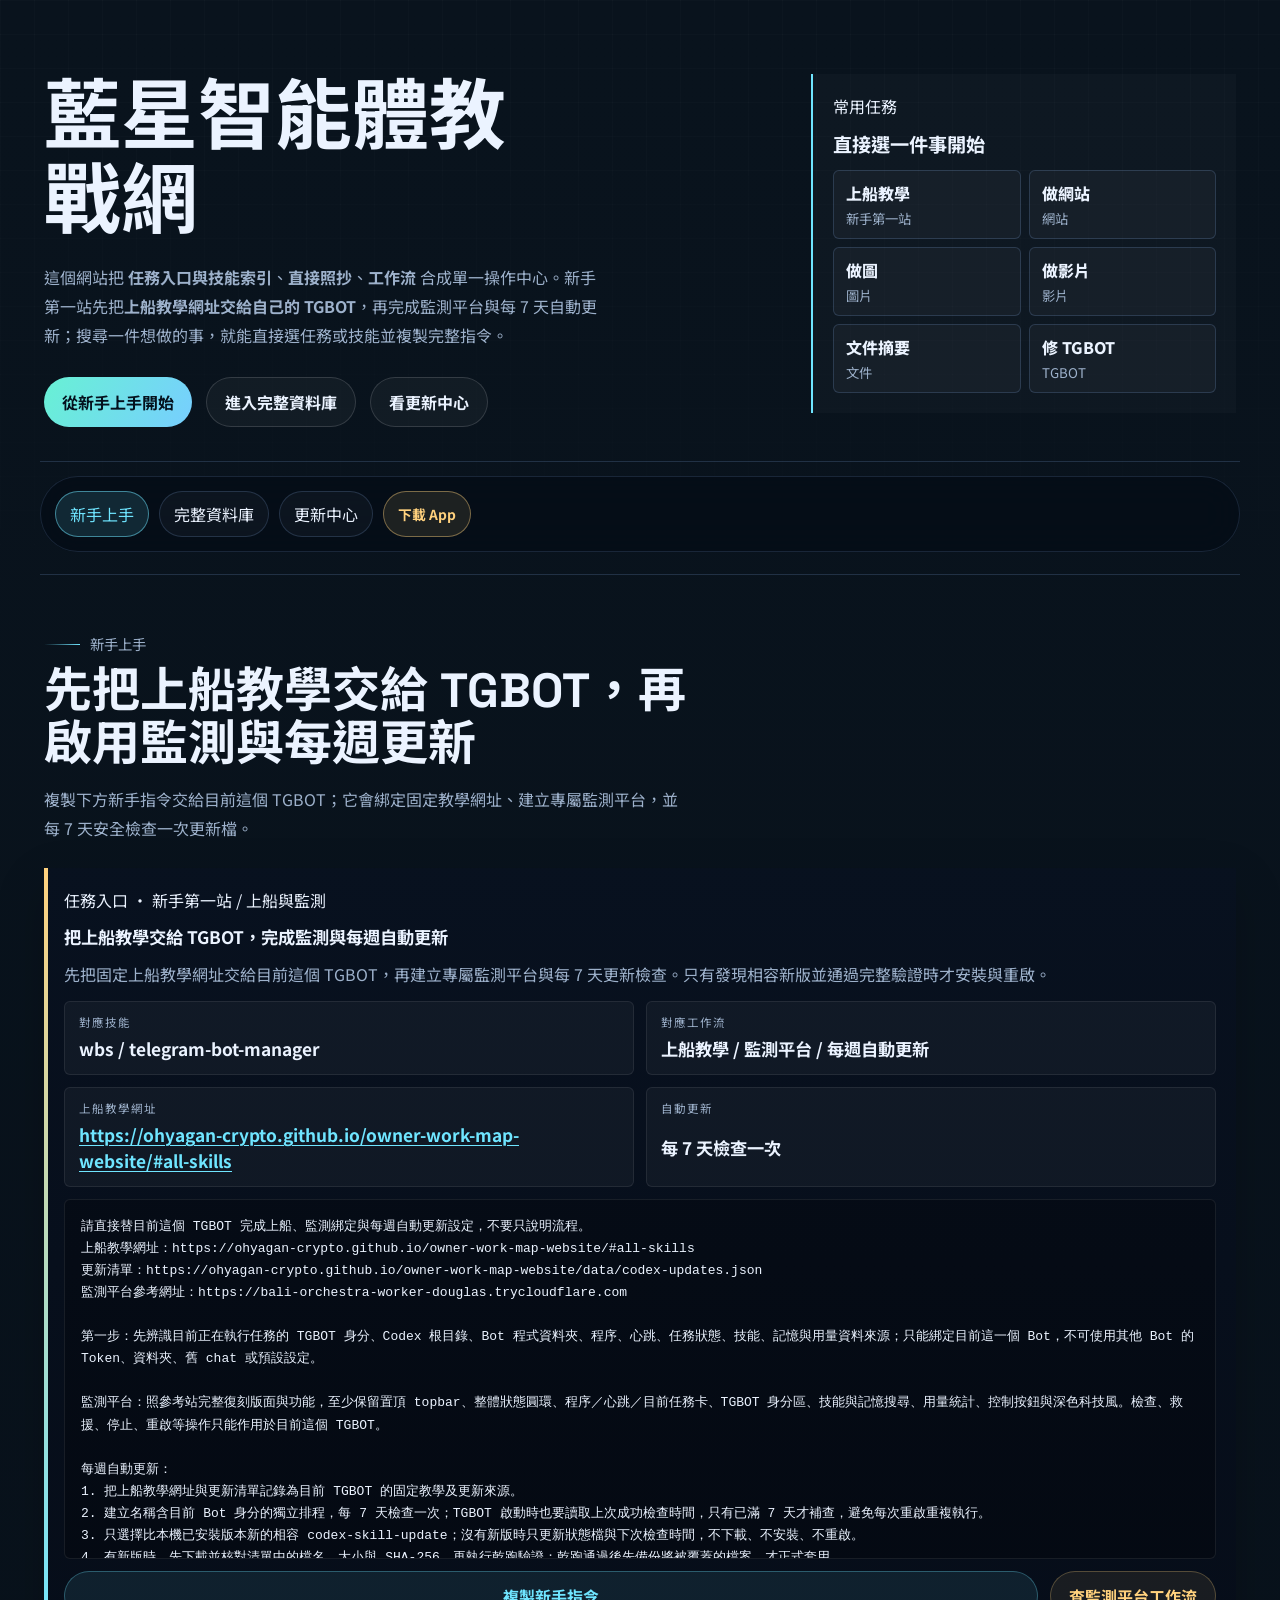
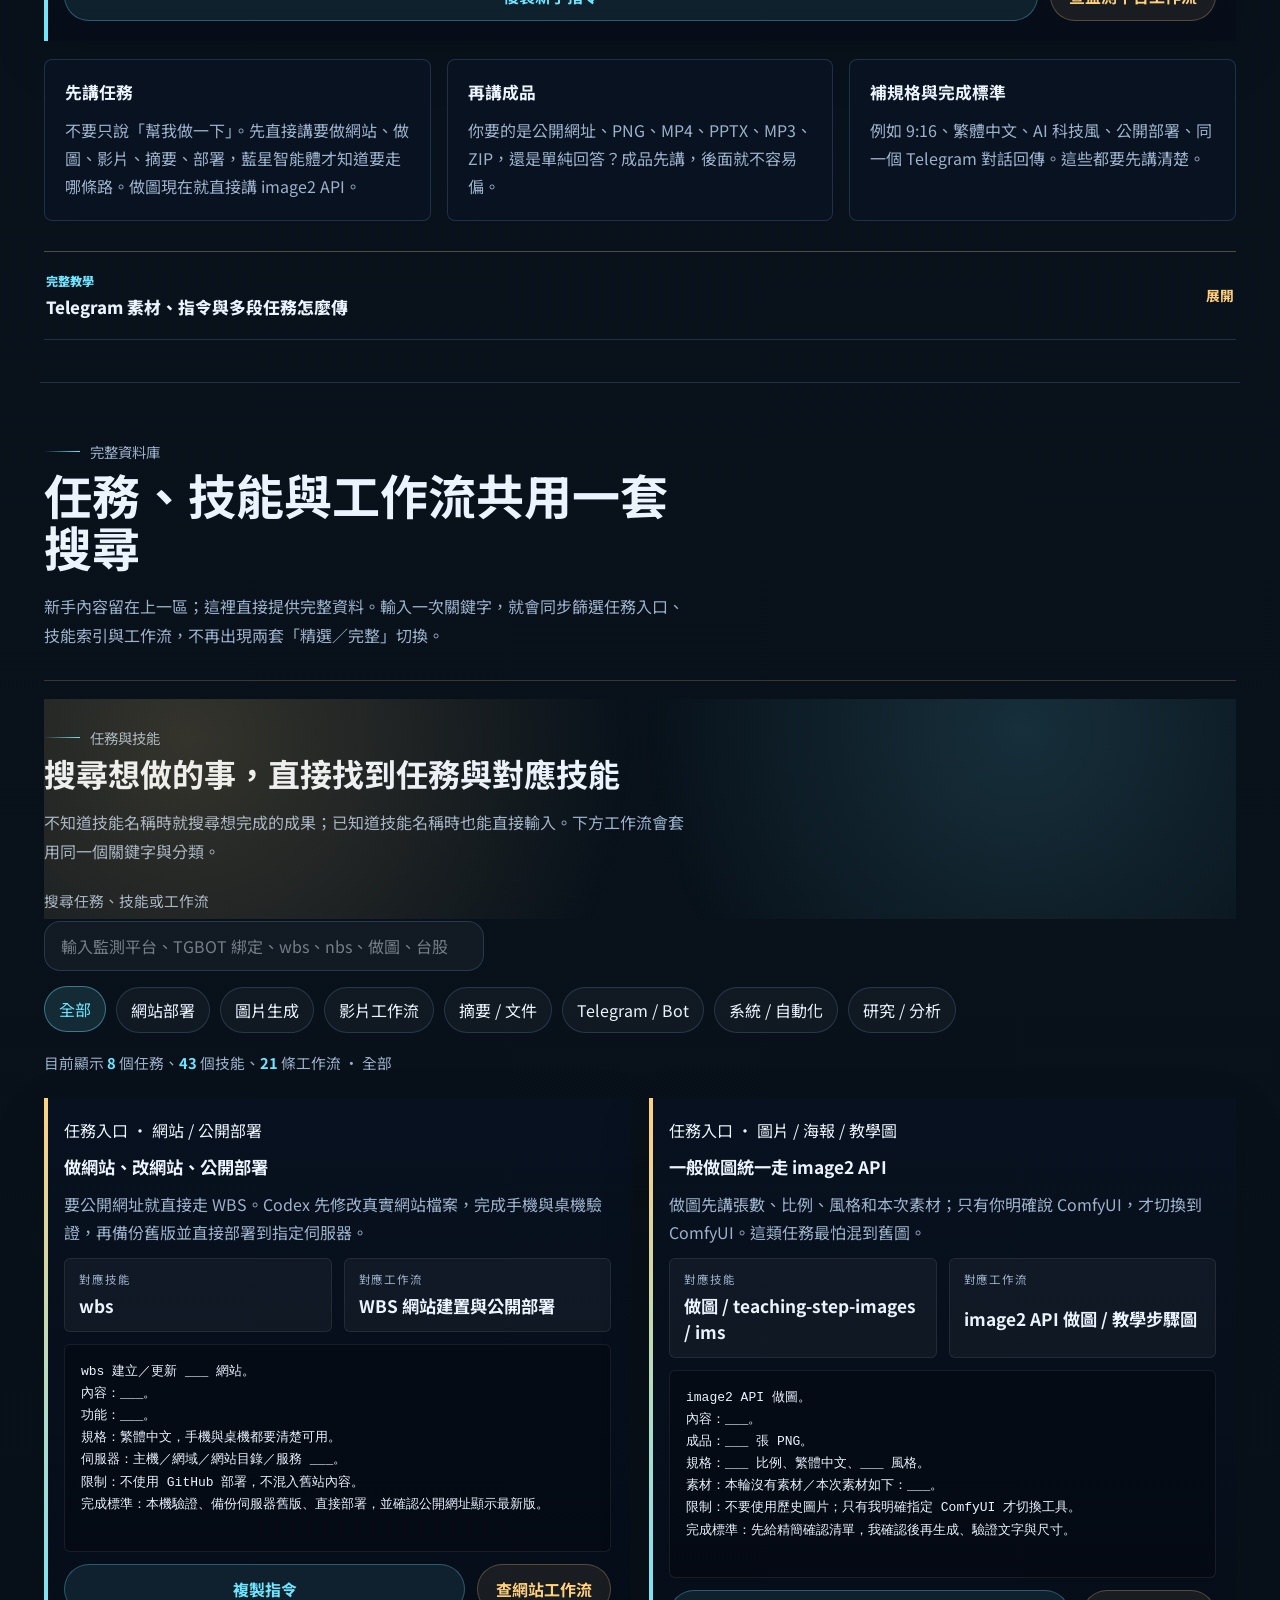
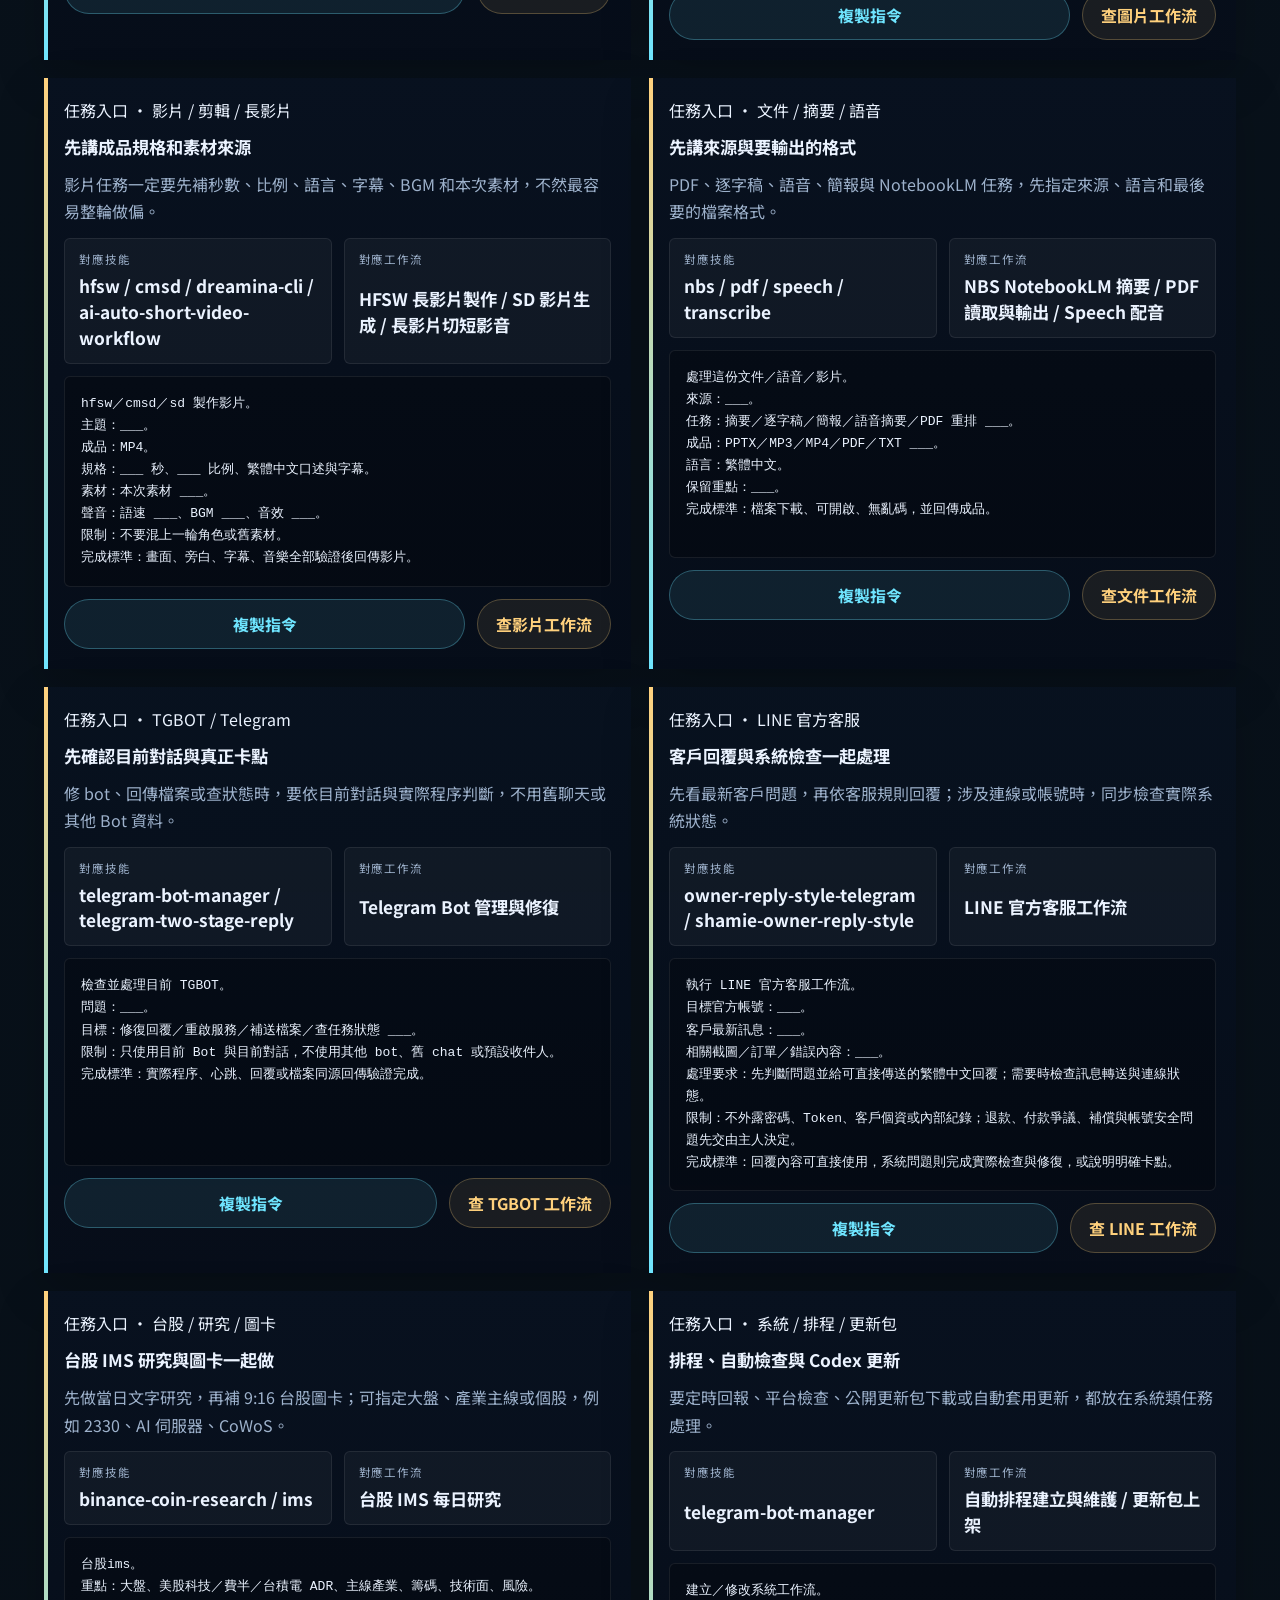
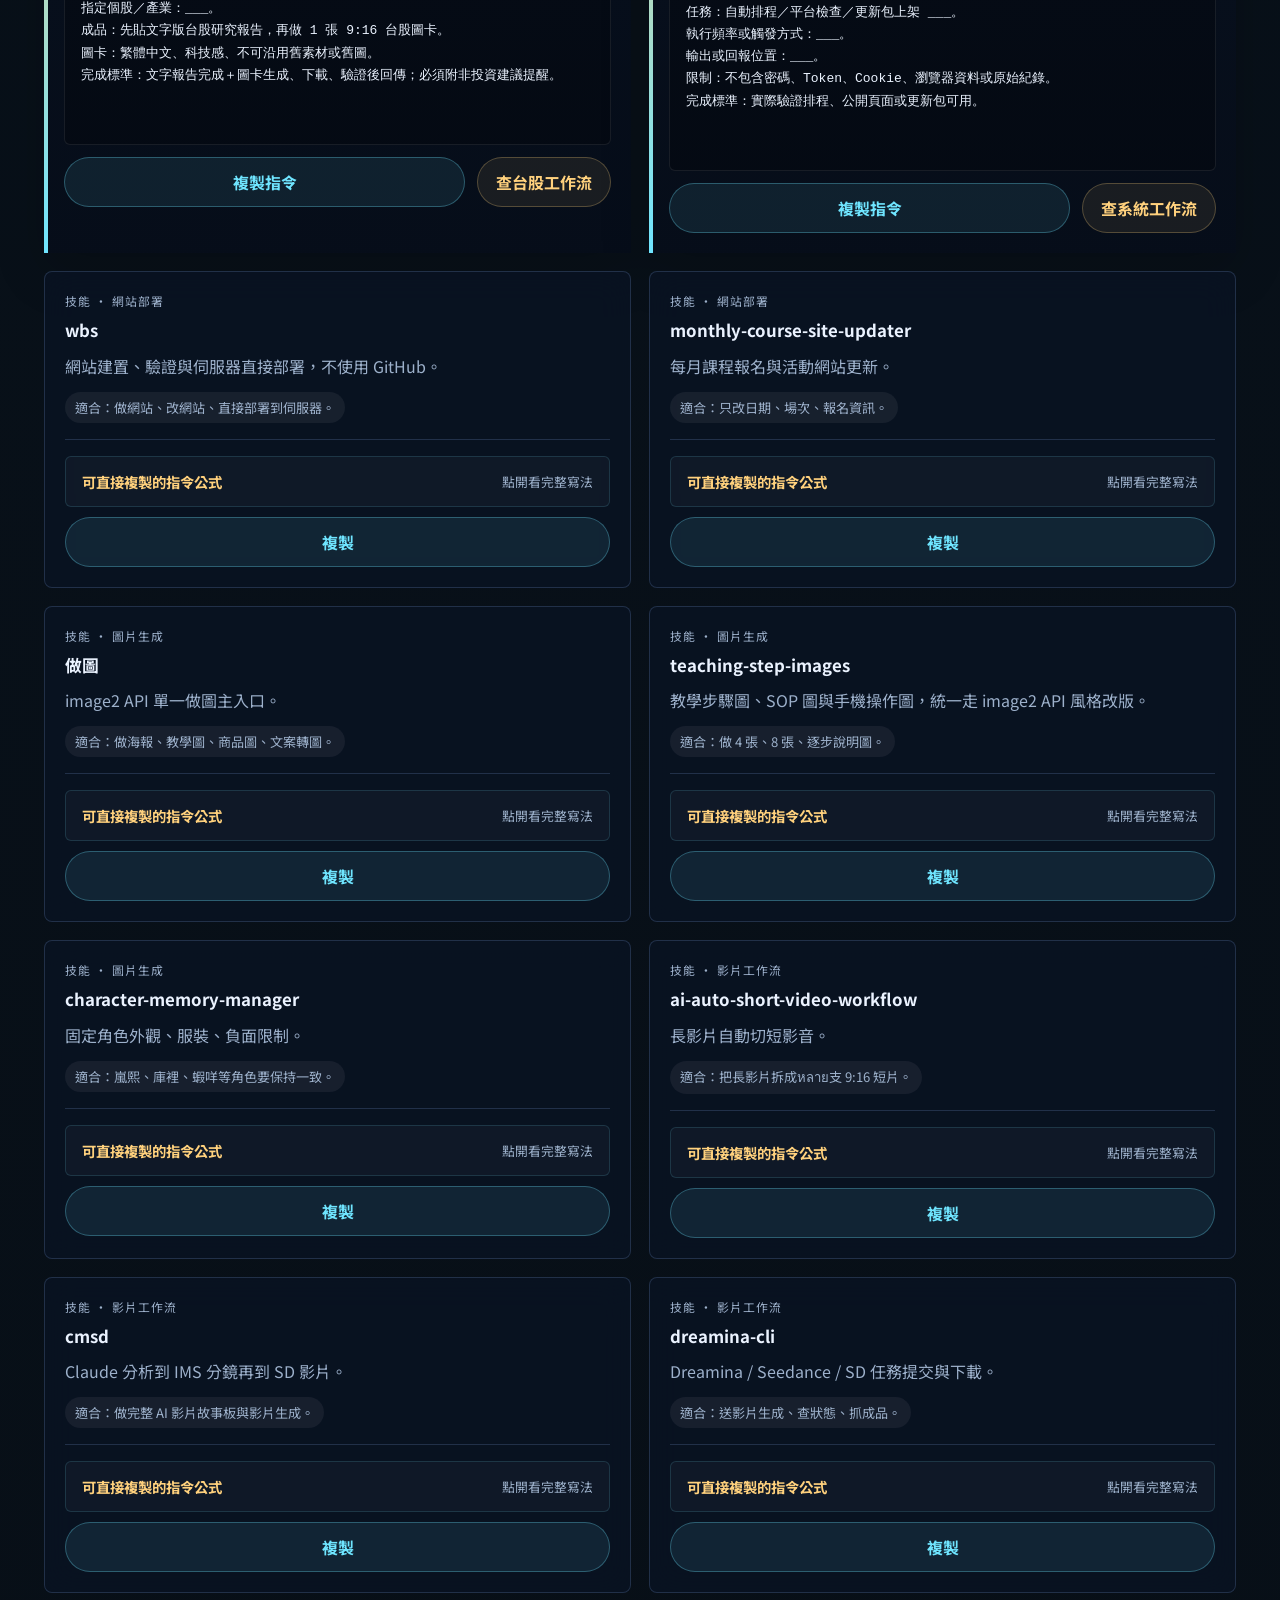
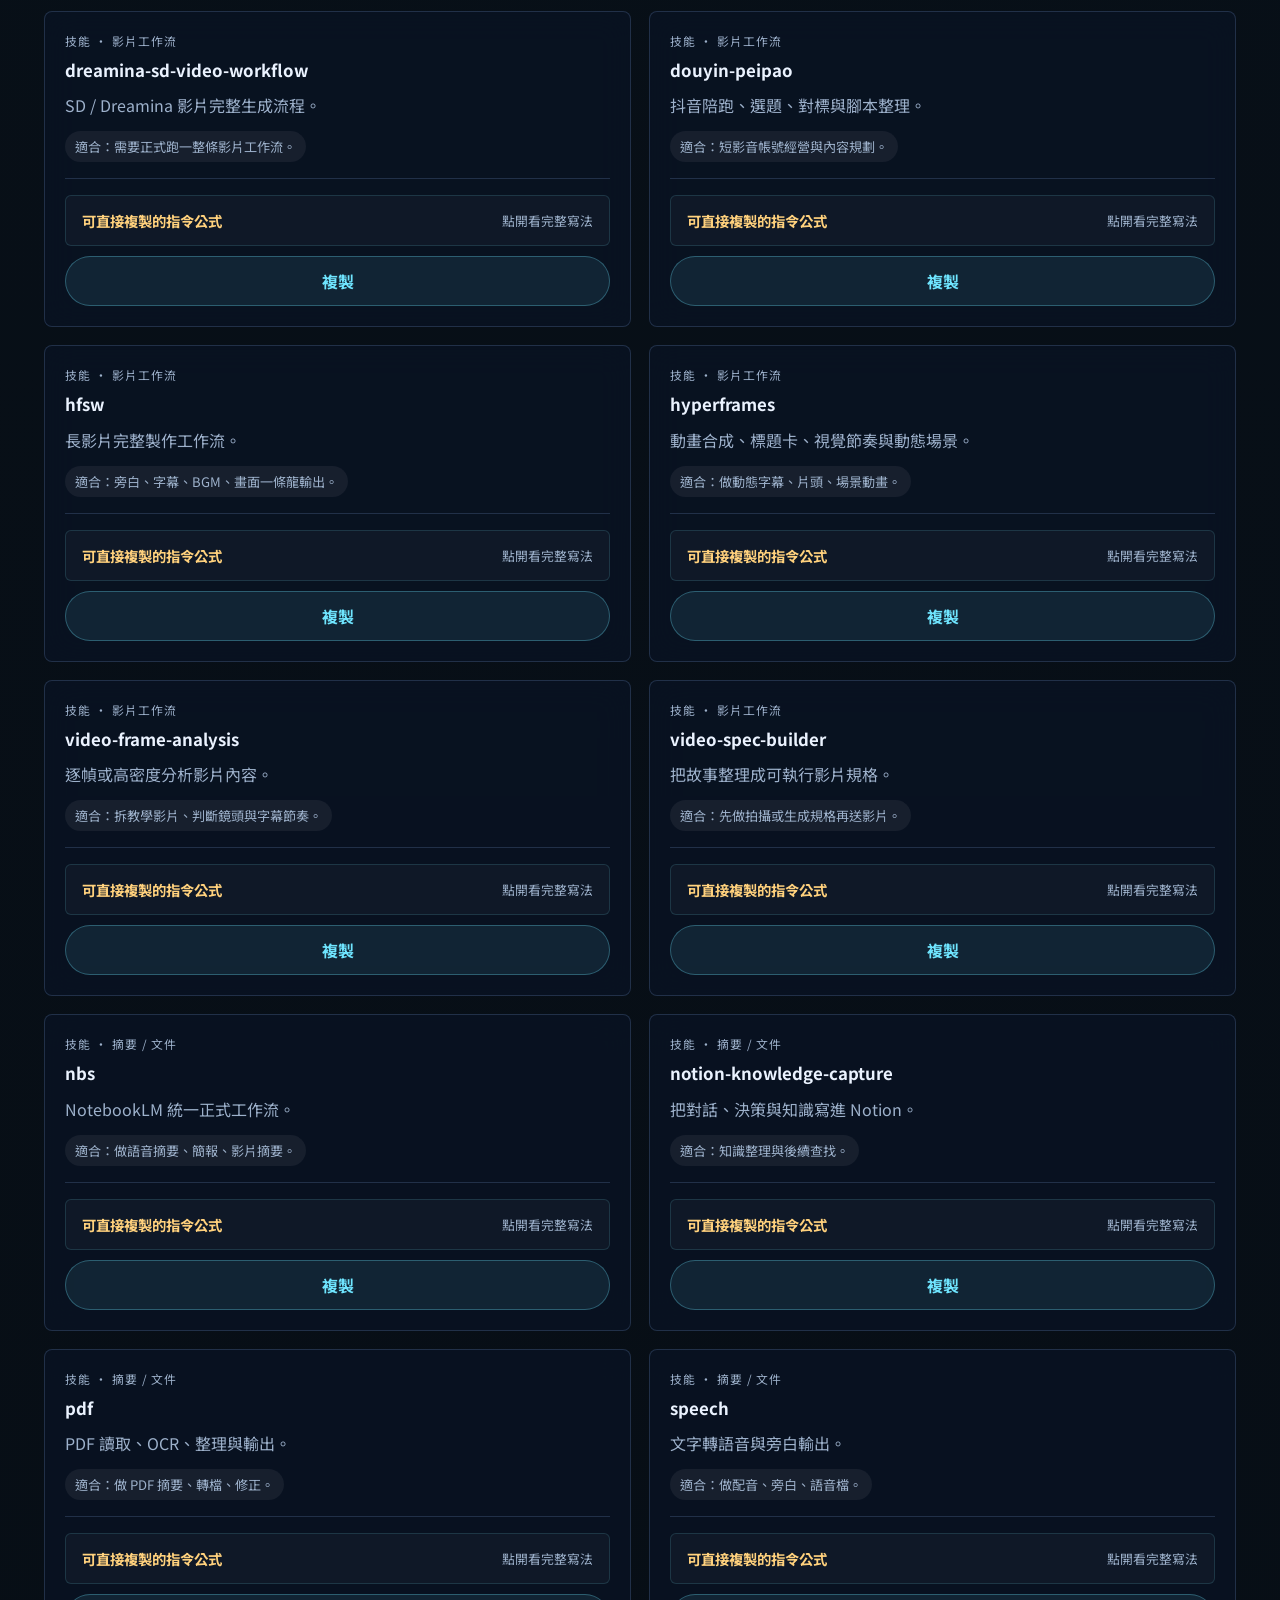
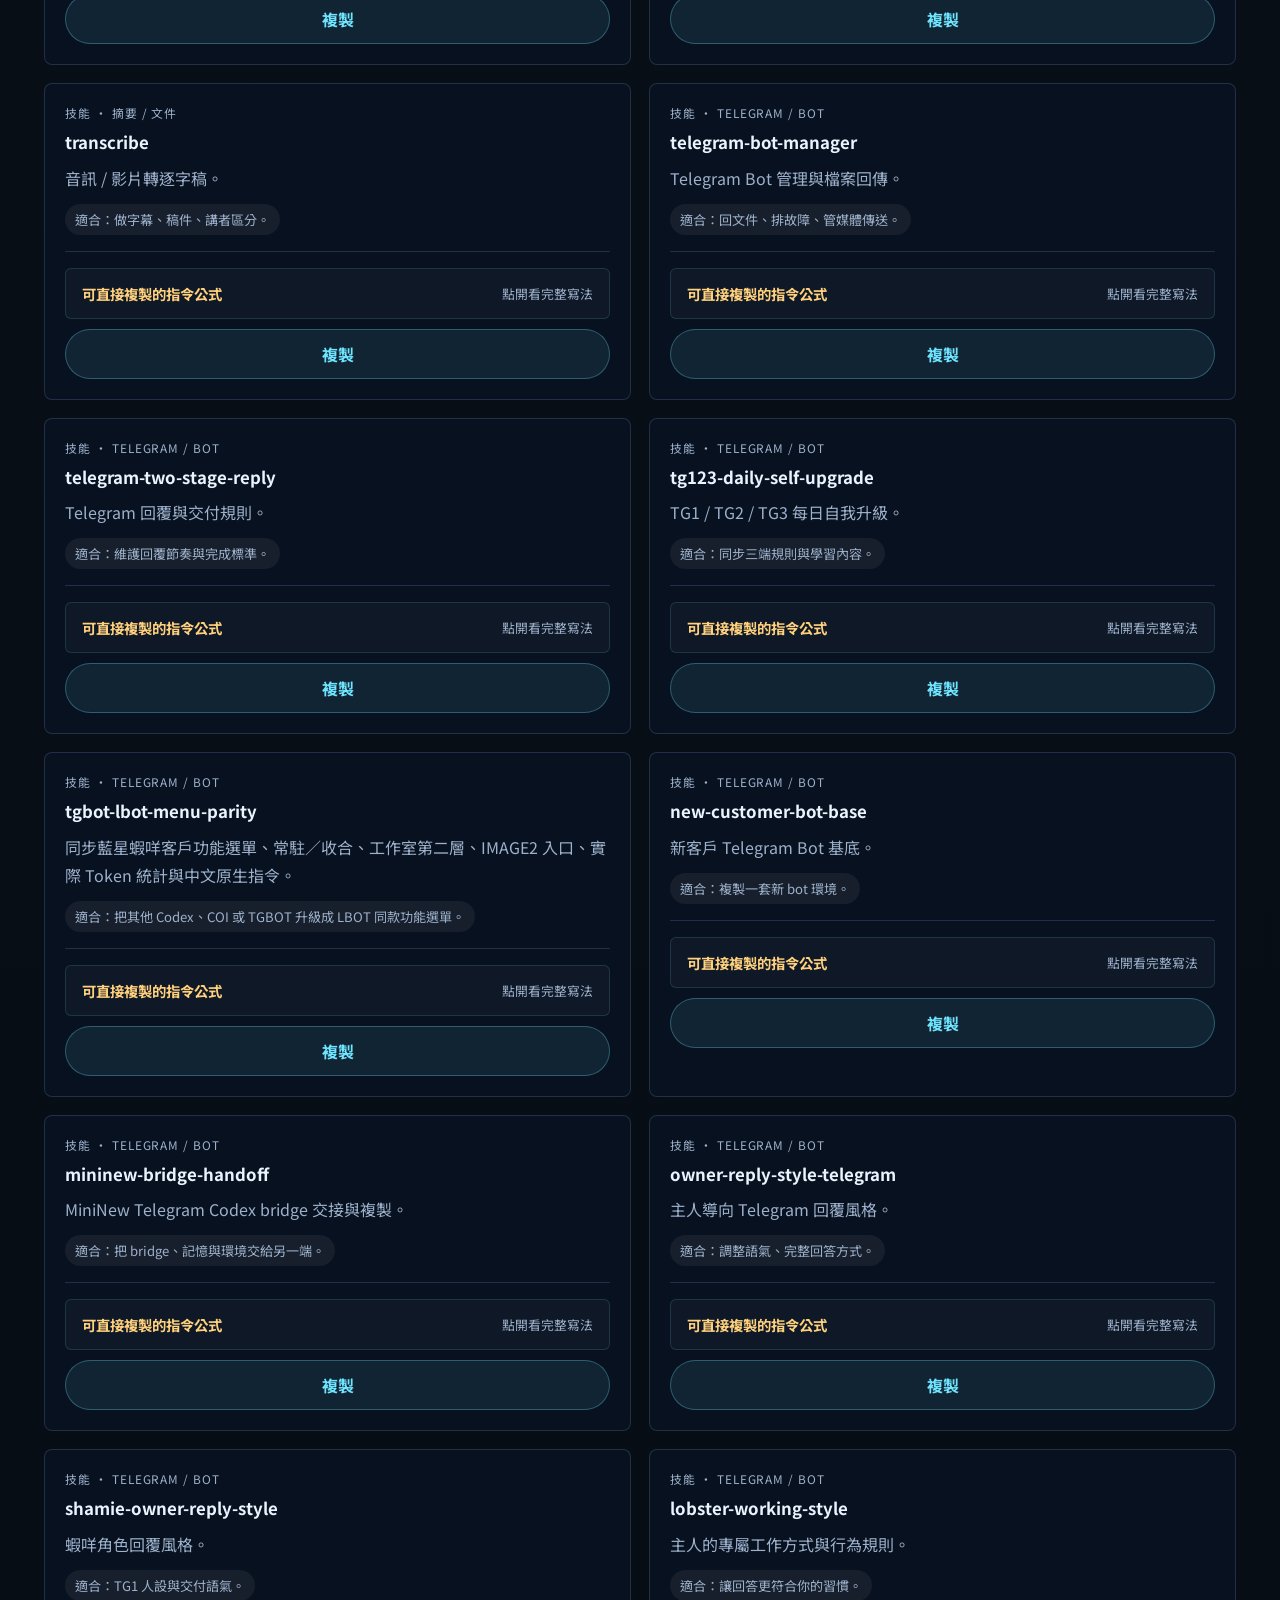
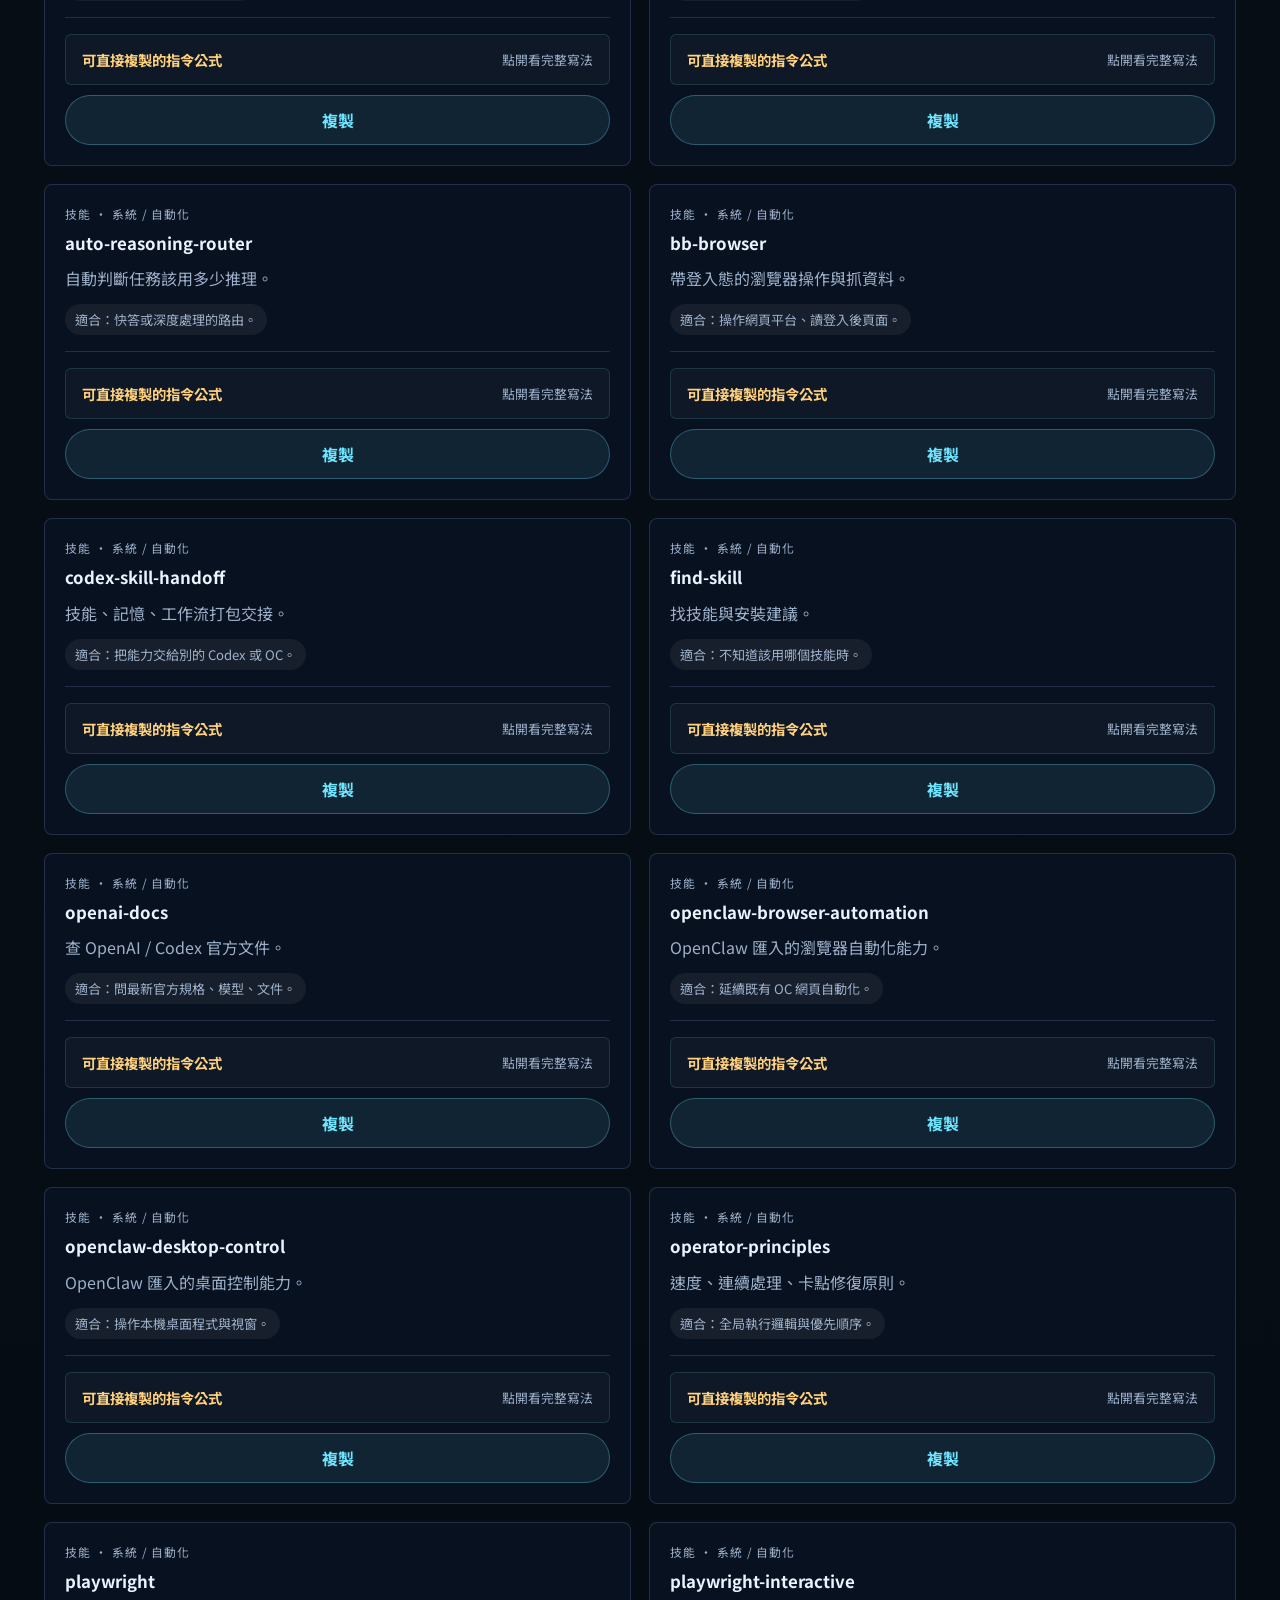
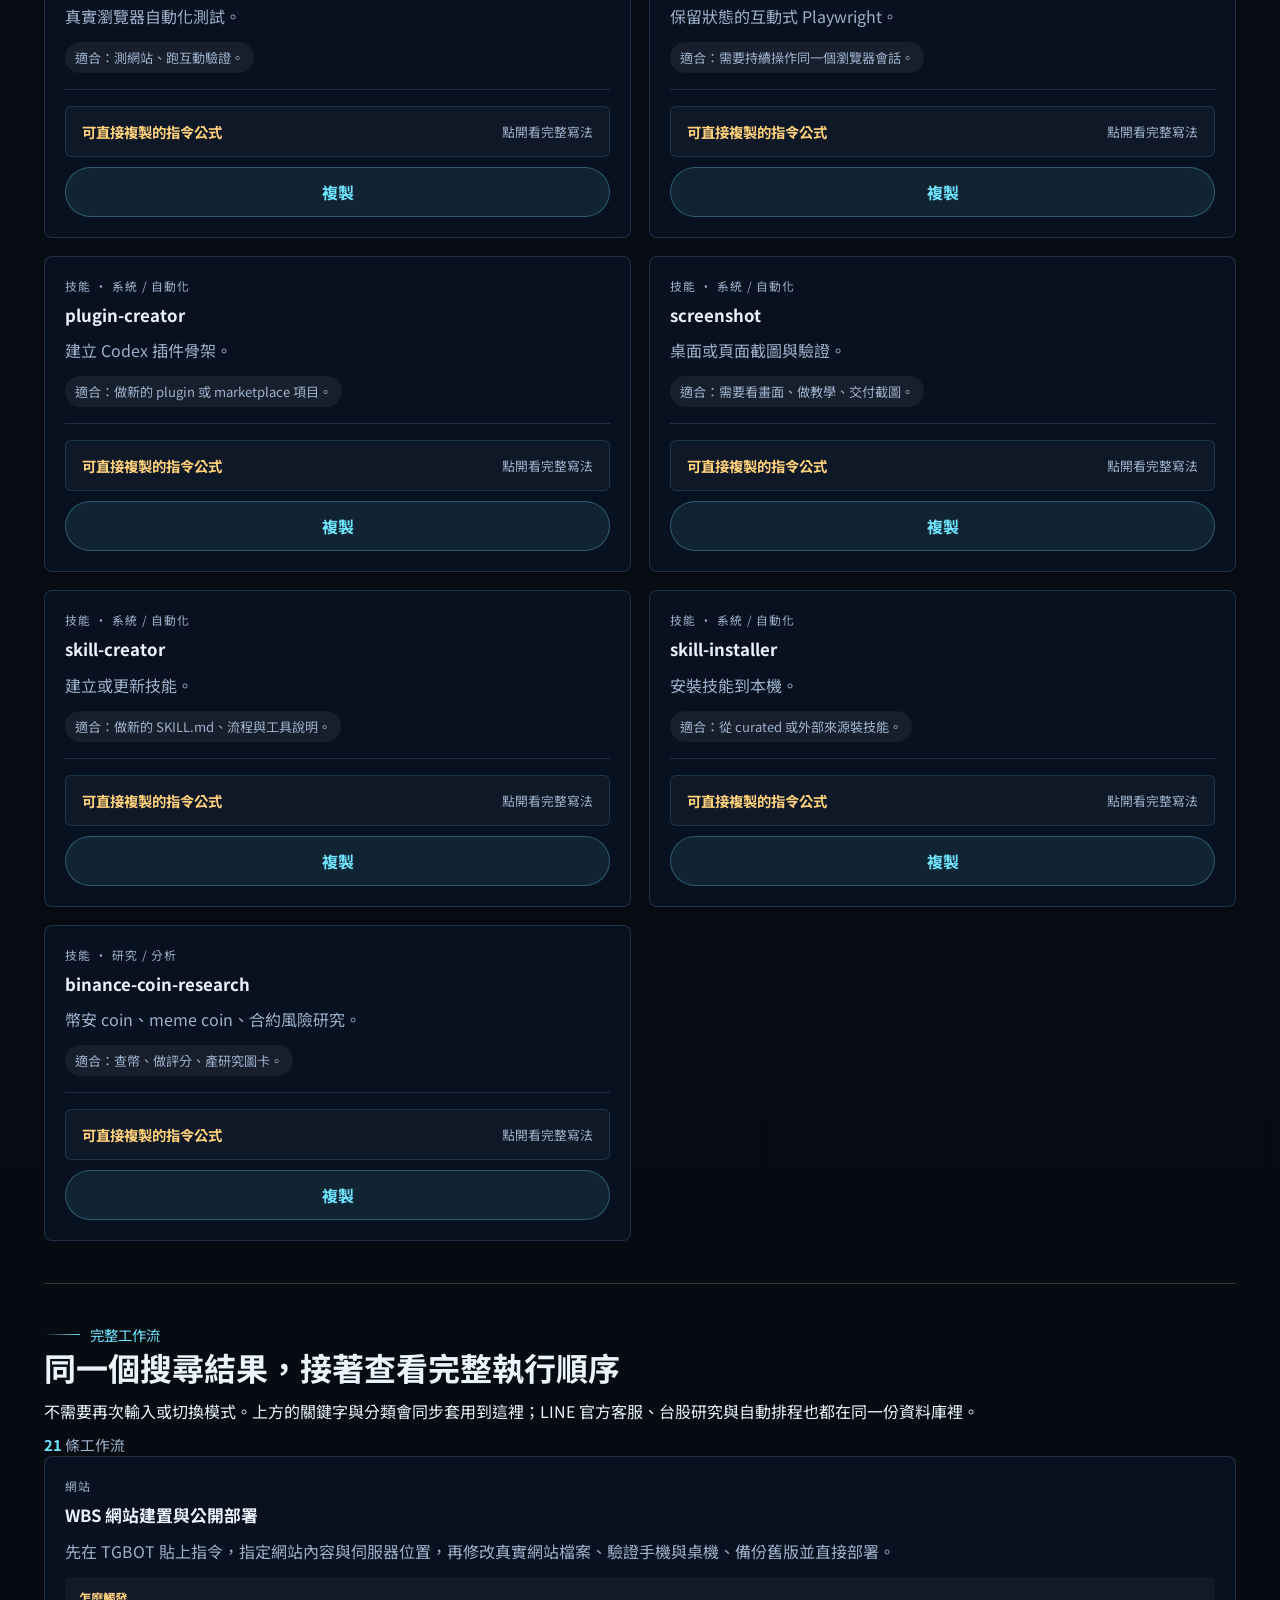
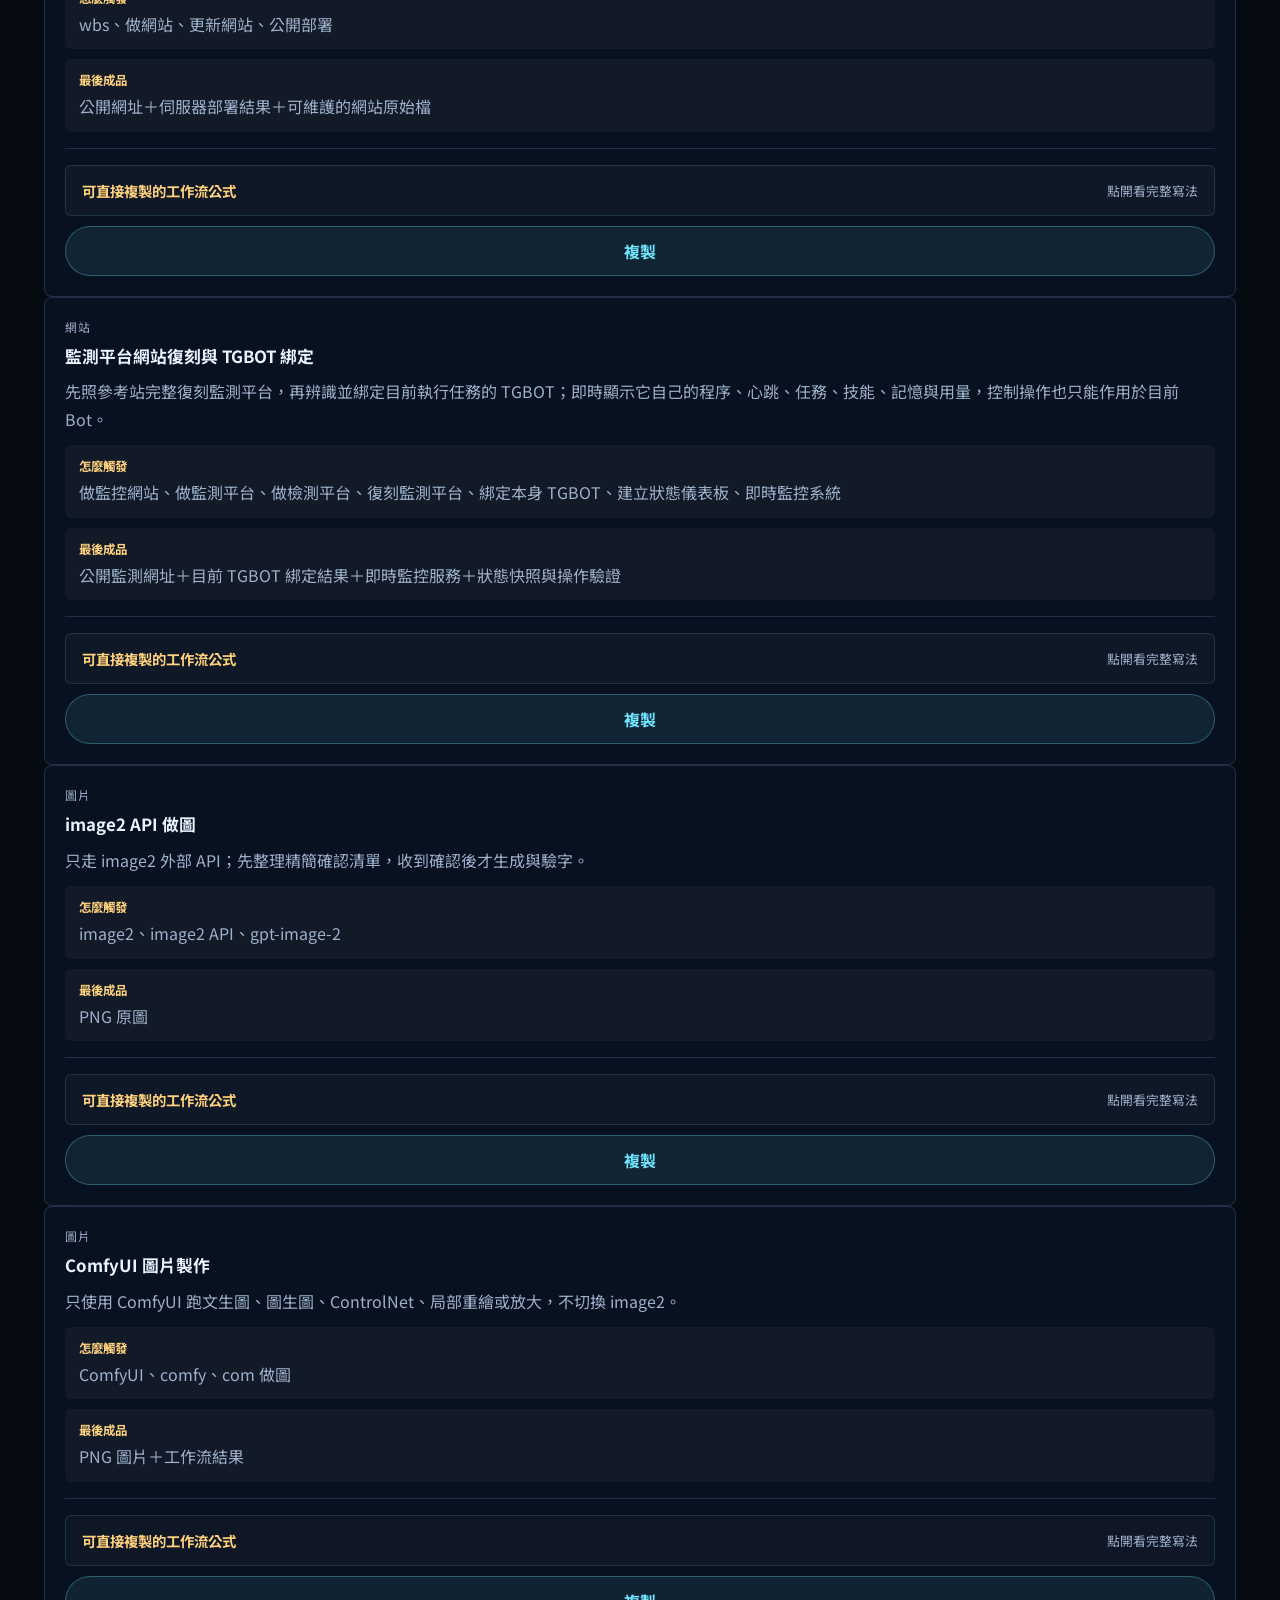
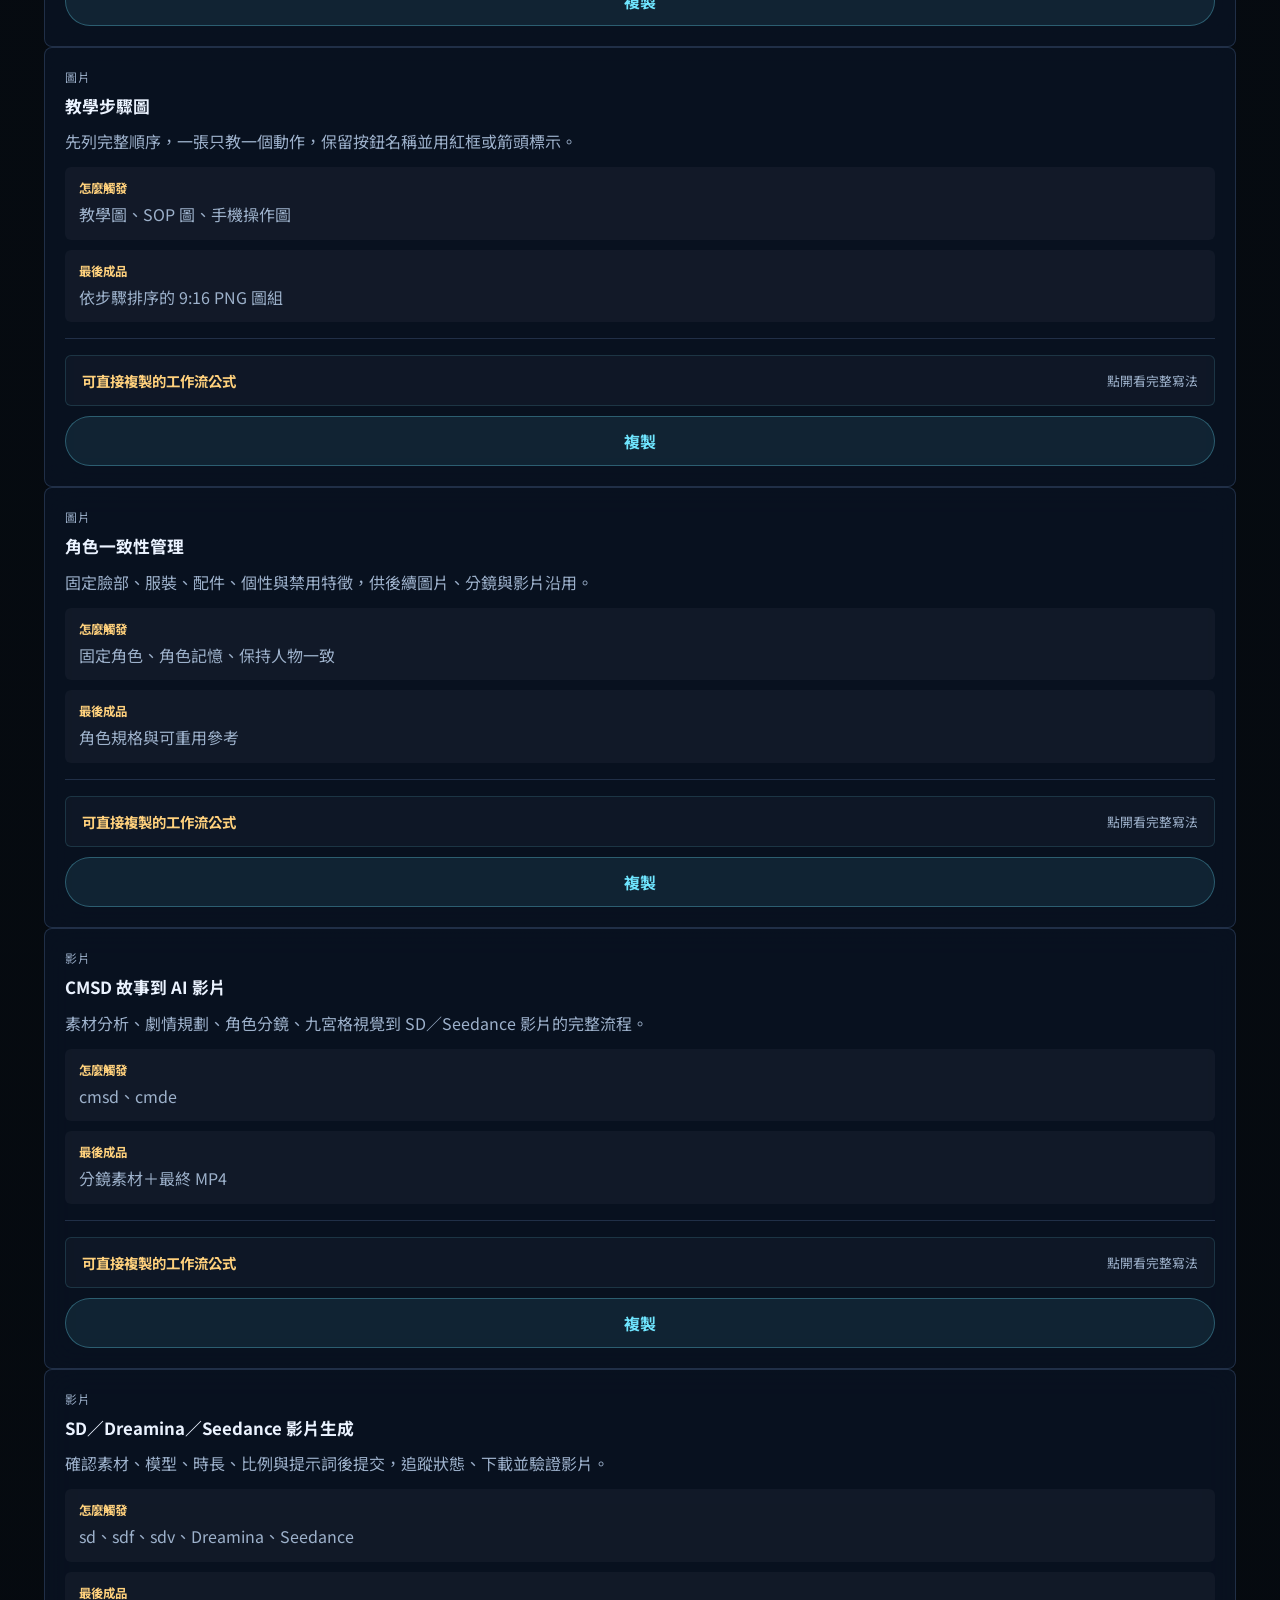
==== commit 1b245710: "Publish TGBOT menu learning update" ====
--- a/index.html
+++ b/index.html
@@ -166,7 +166,7 @@
         <div class="section-heading">
           <p class="eyebrow">Codex 更新中心</p>
           <h2>索取密碼後，一鍵交給 Codex 自動安裝</h2>
-          <p>之後你把更新檔交給我，我會先排除敏感資料、加密打包、更新這裡的清單，再部署到公開站。使用者先向客服索取更新密碼，解鎖後按「一鍵複製 Codex 自動安裝指令」，再把指令貼給自己的 Codex／TGBOT；它會操作網站、下載指定版本、驗證雜湊、先乾跑、正式安裝、重啟並確認新內容已載入。</p>
+          <p>之後你把更新檔交給我，我會先排除敏感資料，依格式製作加密 .bsmf 或 SHA-256 驗證的 TGBOT ZIP，更新這裡的清單後再部署到公開站。使用者先向客服索取更新密碼，解鎖後按「一鍵複製 Codex 自動安裝指令」，再把指令貼給自己的 Codex／COI／TGBOT；它會操作網站、下載指定版本、驗證雜湊、安裝、重啟並確認新內容已載入。</p>
         </div>
         <div class="update-center-grid">
           <article class="update-card update-hub-card">
@@ -241,8 +241,8 @@
           <strong>你交給我的更新流程</strong>
           <span>1. 你把記憶、技能、工作流更新檔傳給我。</span>
           <span>2. 我檢查並排除金鑰、Cookie、瀏覽器資料與原始紀錄。</span>
-          <span>3. 我把合格的 <code>.bsmf</code> 放進更新清單並公開部署。</span>
-          <span>4. 使用者向客服索取更新密碼後，一鍵複製指令貼給自己的 Codex／TGBOT，由它操作網站並完成更新。</span>
+          <span>3. 我把合格的 <code>.bsmf</code> 或 TGBOT ZIP 放進更新清單並公開部署。</span>
+          <span>4. 使用者向客服索取更新密碼後，一鍵複製指令貼給自己的 Codex／COI／TGBOT，由它操作網站並完成更新。</span>
           <span><a href="tools/publish-codex-update.ps1" download>下載管理端上架工具</a>：收到新包後先檢查，再更新公開清單。</span>
         </div>
       </section>
@@ -251,7 +251,7 @@
 
     <footer class="site-footer">
       <p>公開站用途：幫新手理解怎麼跟藍星智能體 / TGBOT 溝通、怎麼選技能與工作流，以及怎麼用公式直接開始任務。一般做圖統一走 image2 API；只有明確指定時才走 ComfyUI。</p>
-      <p>更新日期：2026-07-27｜單一資料庫搜尋版</p>
+      <p>更新日期：2026-07-28｜TGBOT 功能選單教學更新</p>
     </footer>
   </div>
 
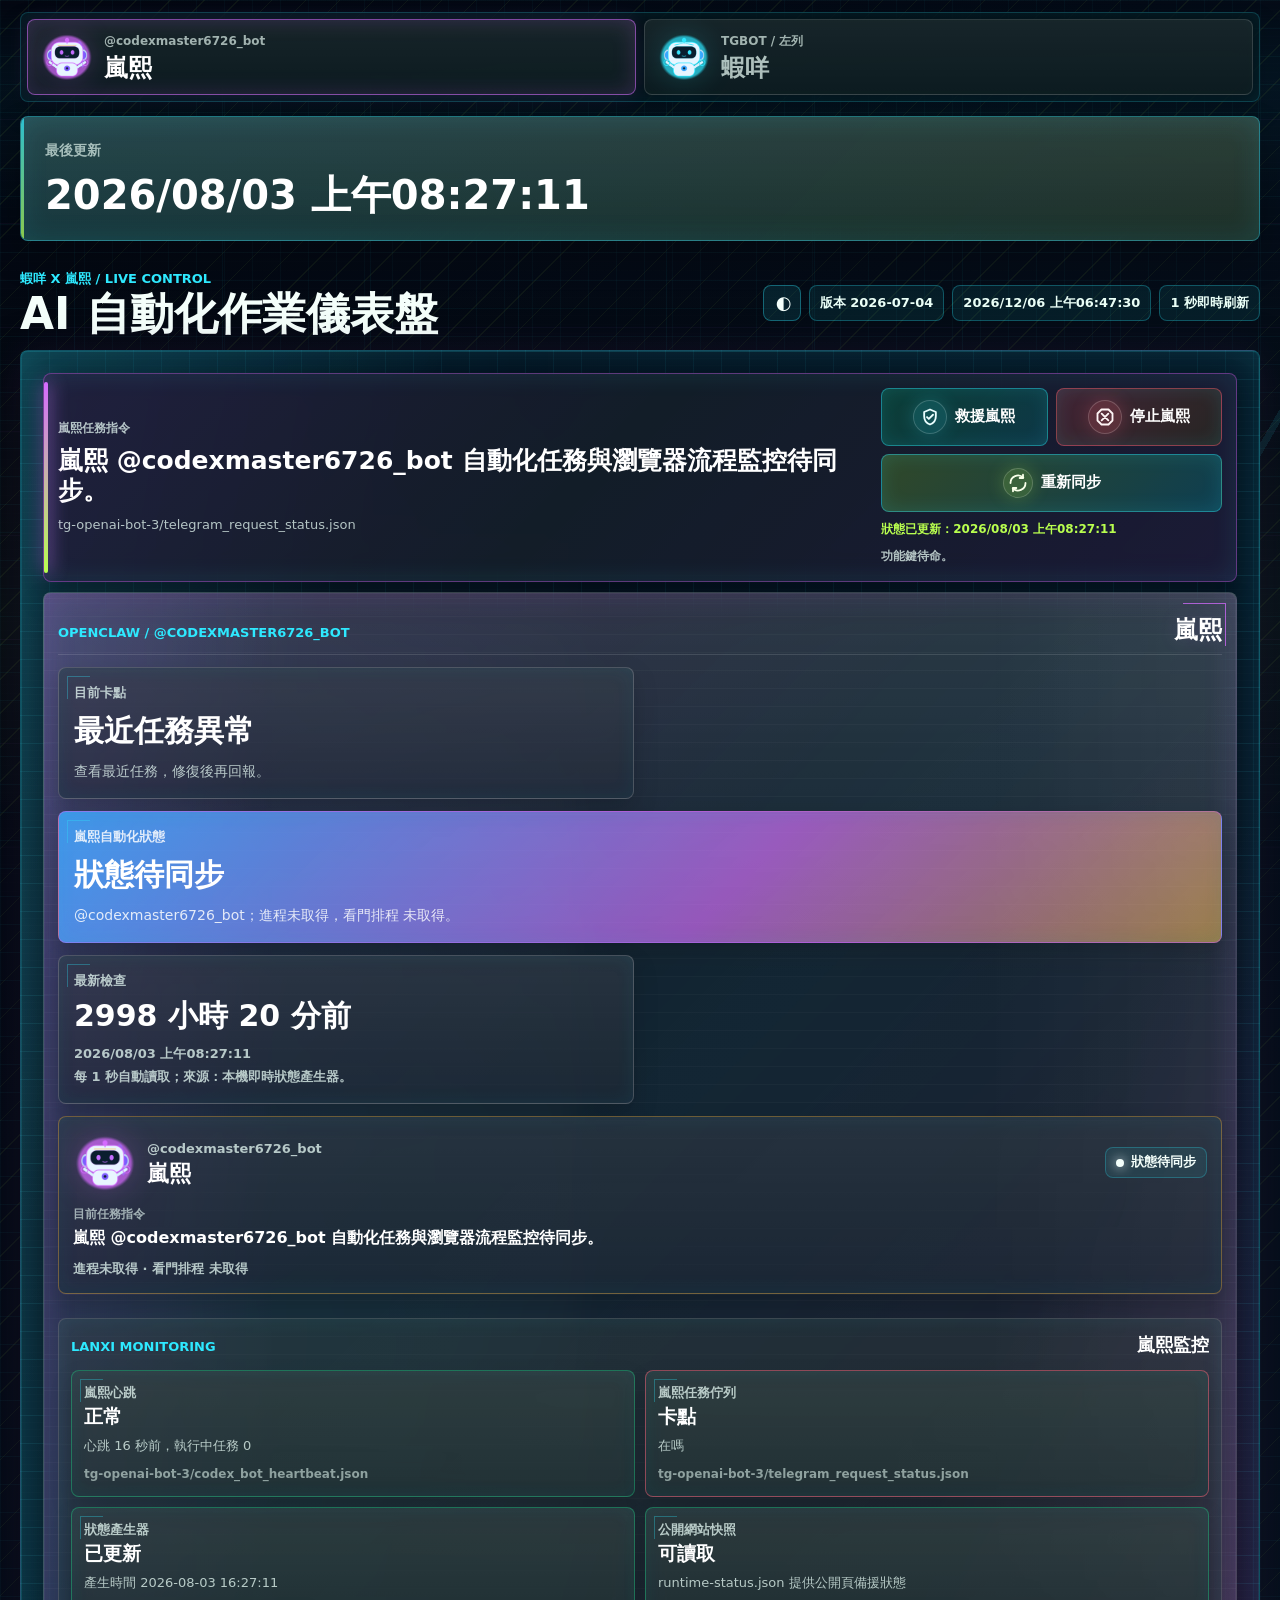
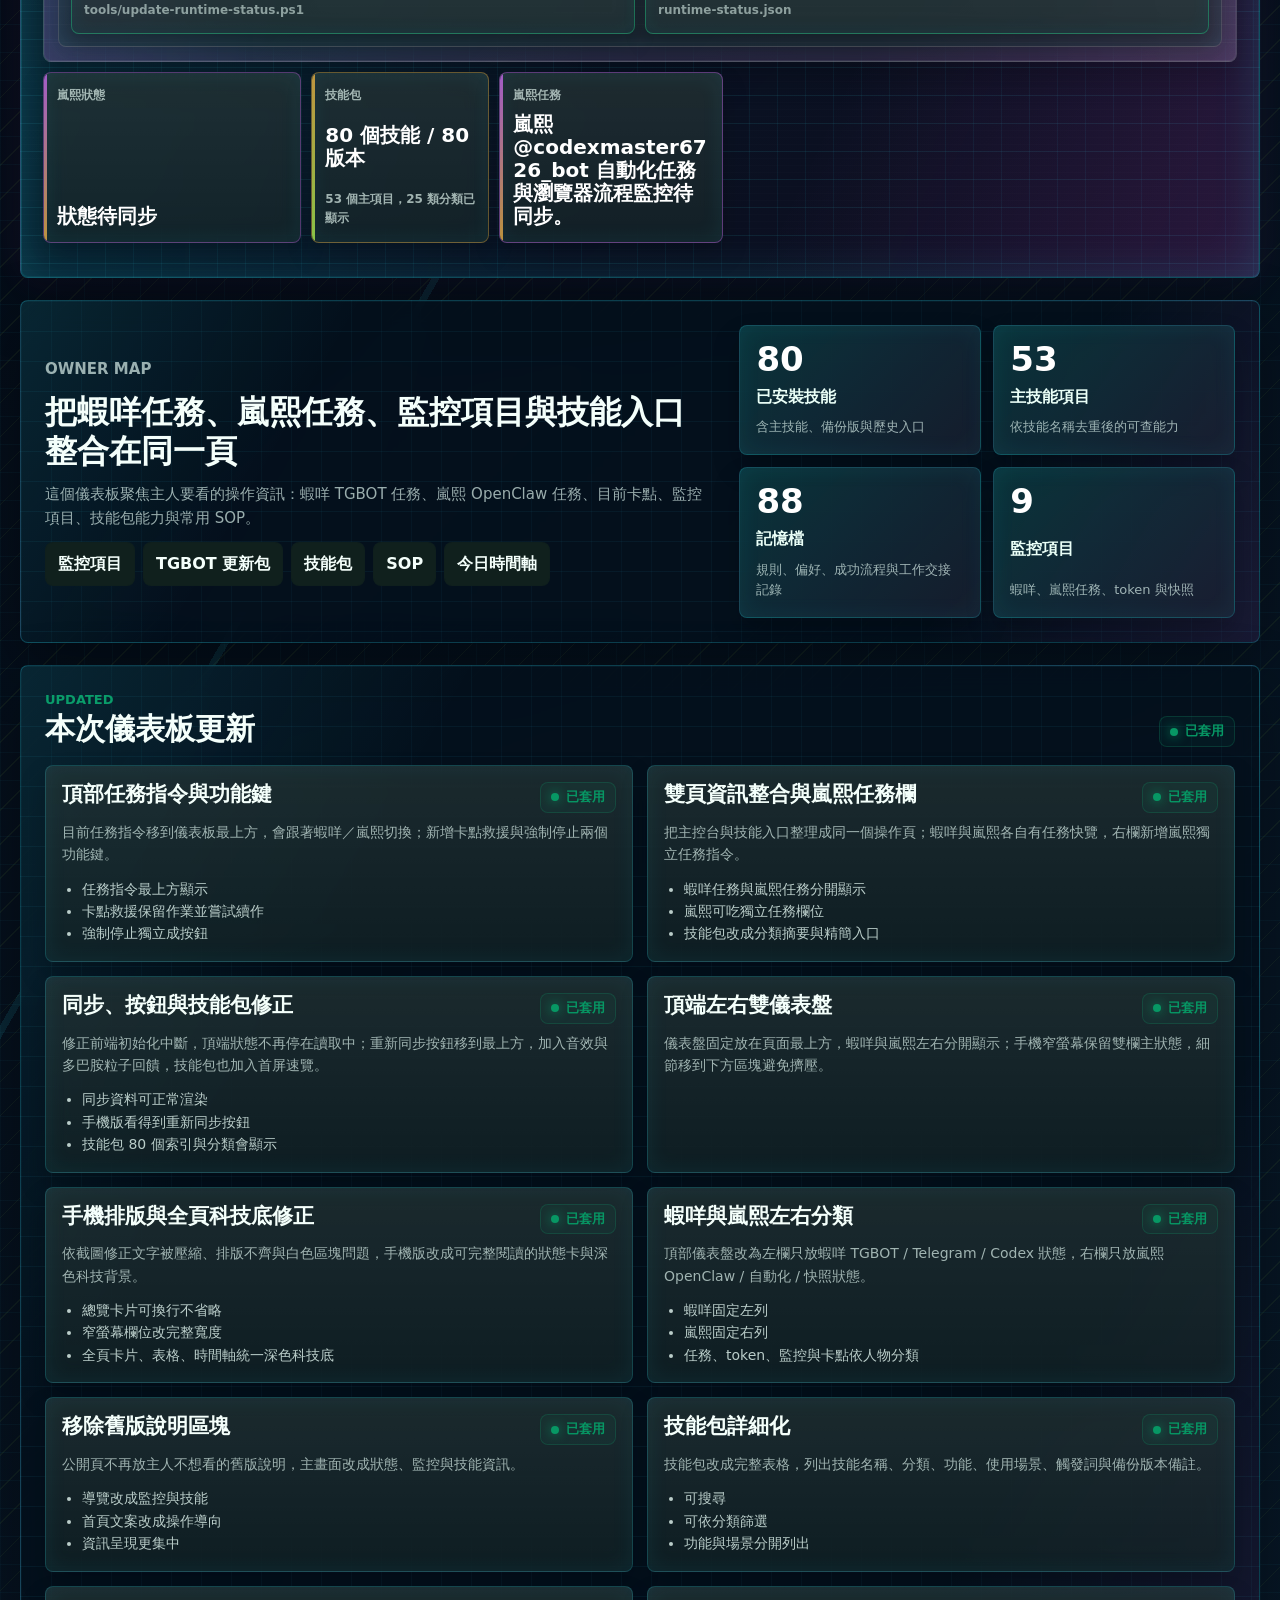
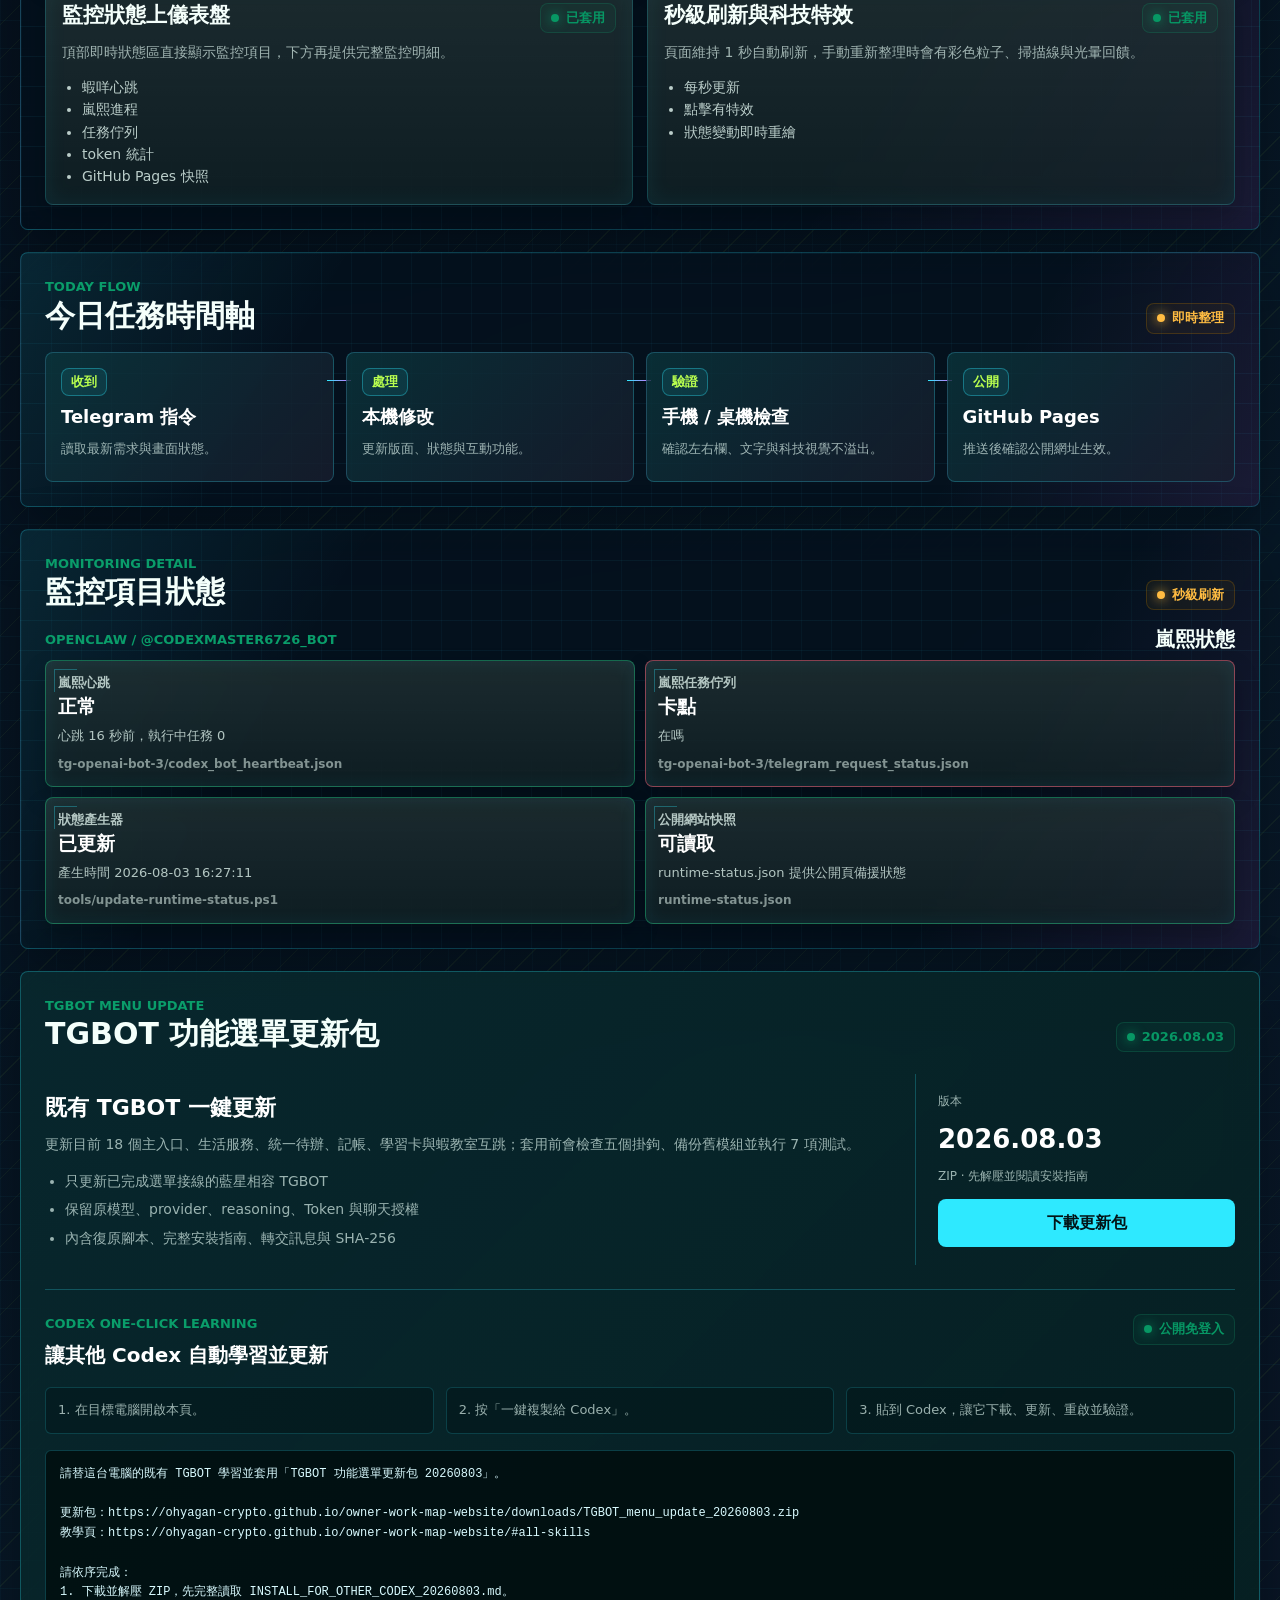
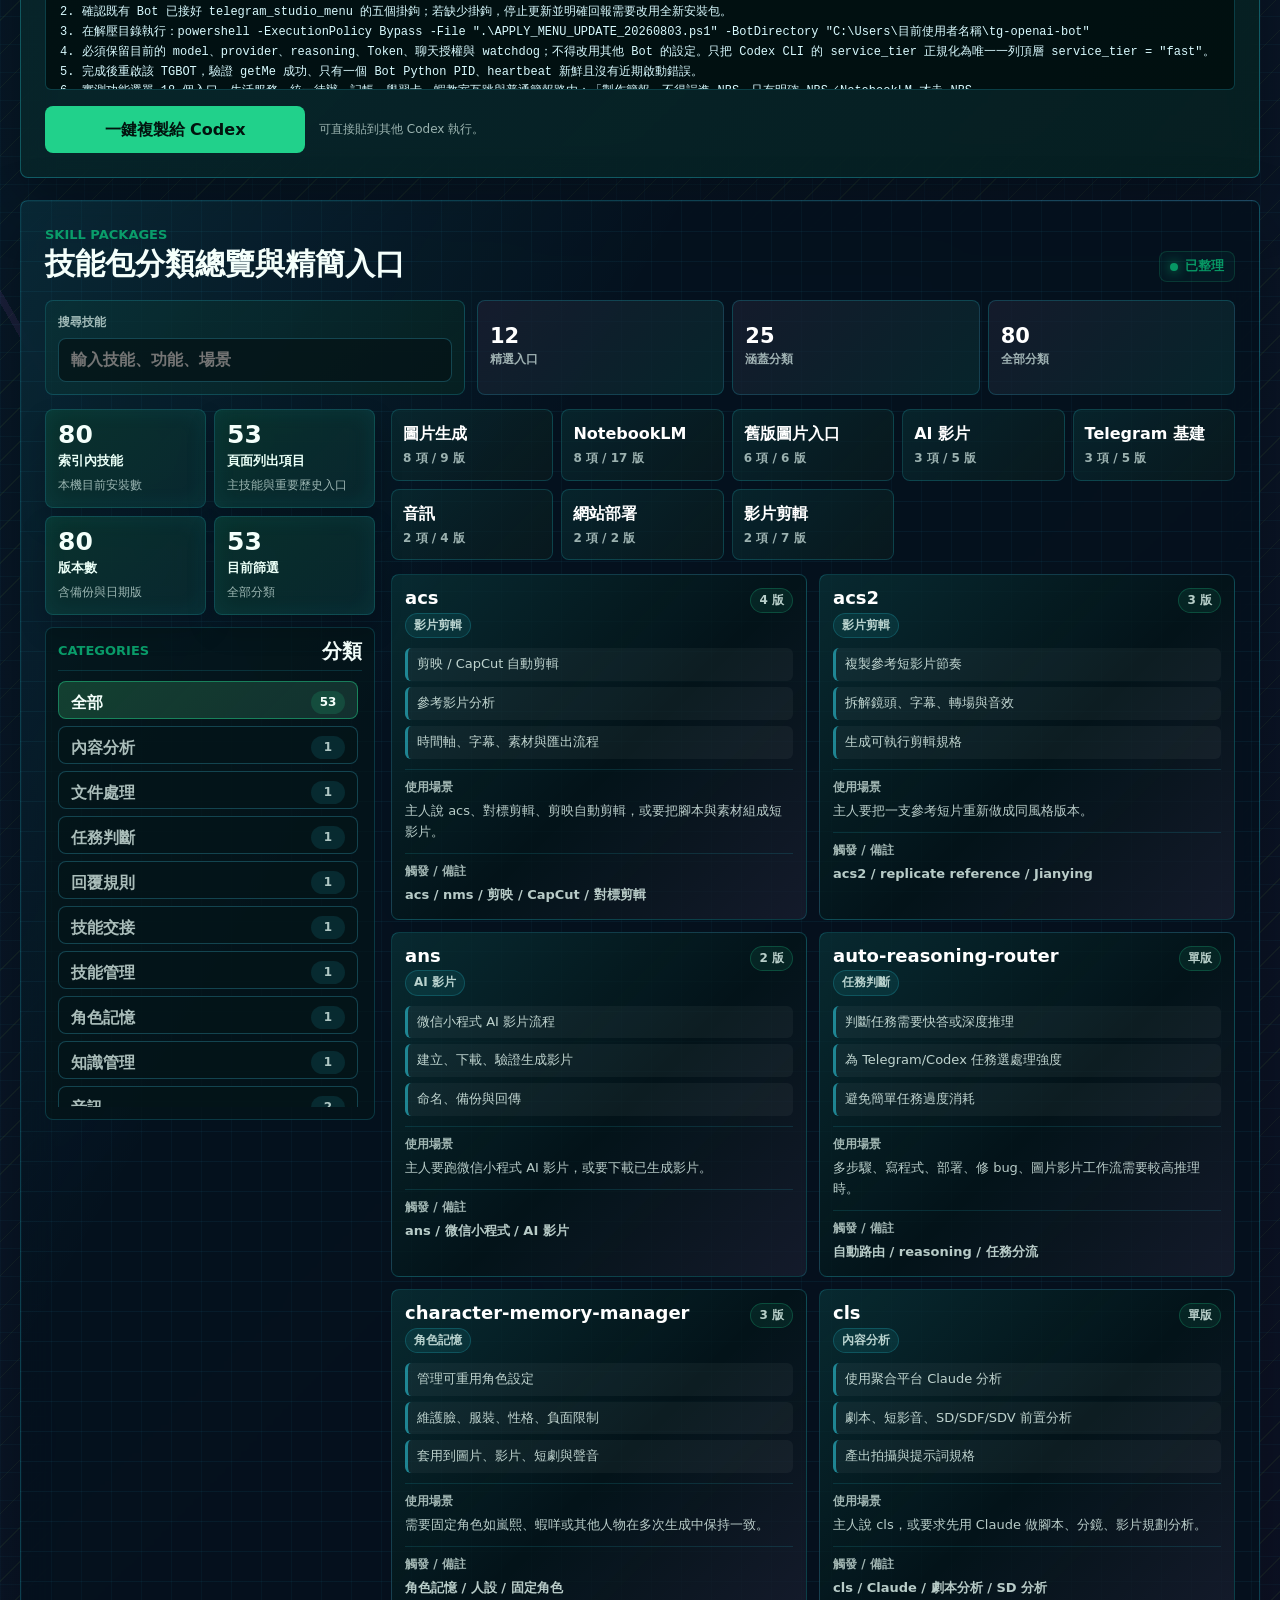
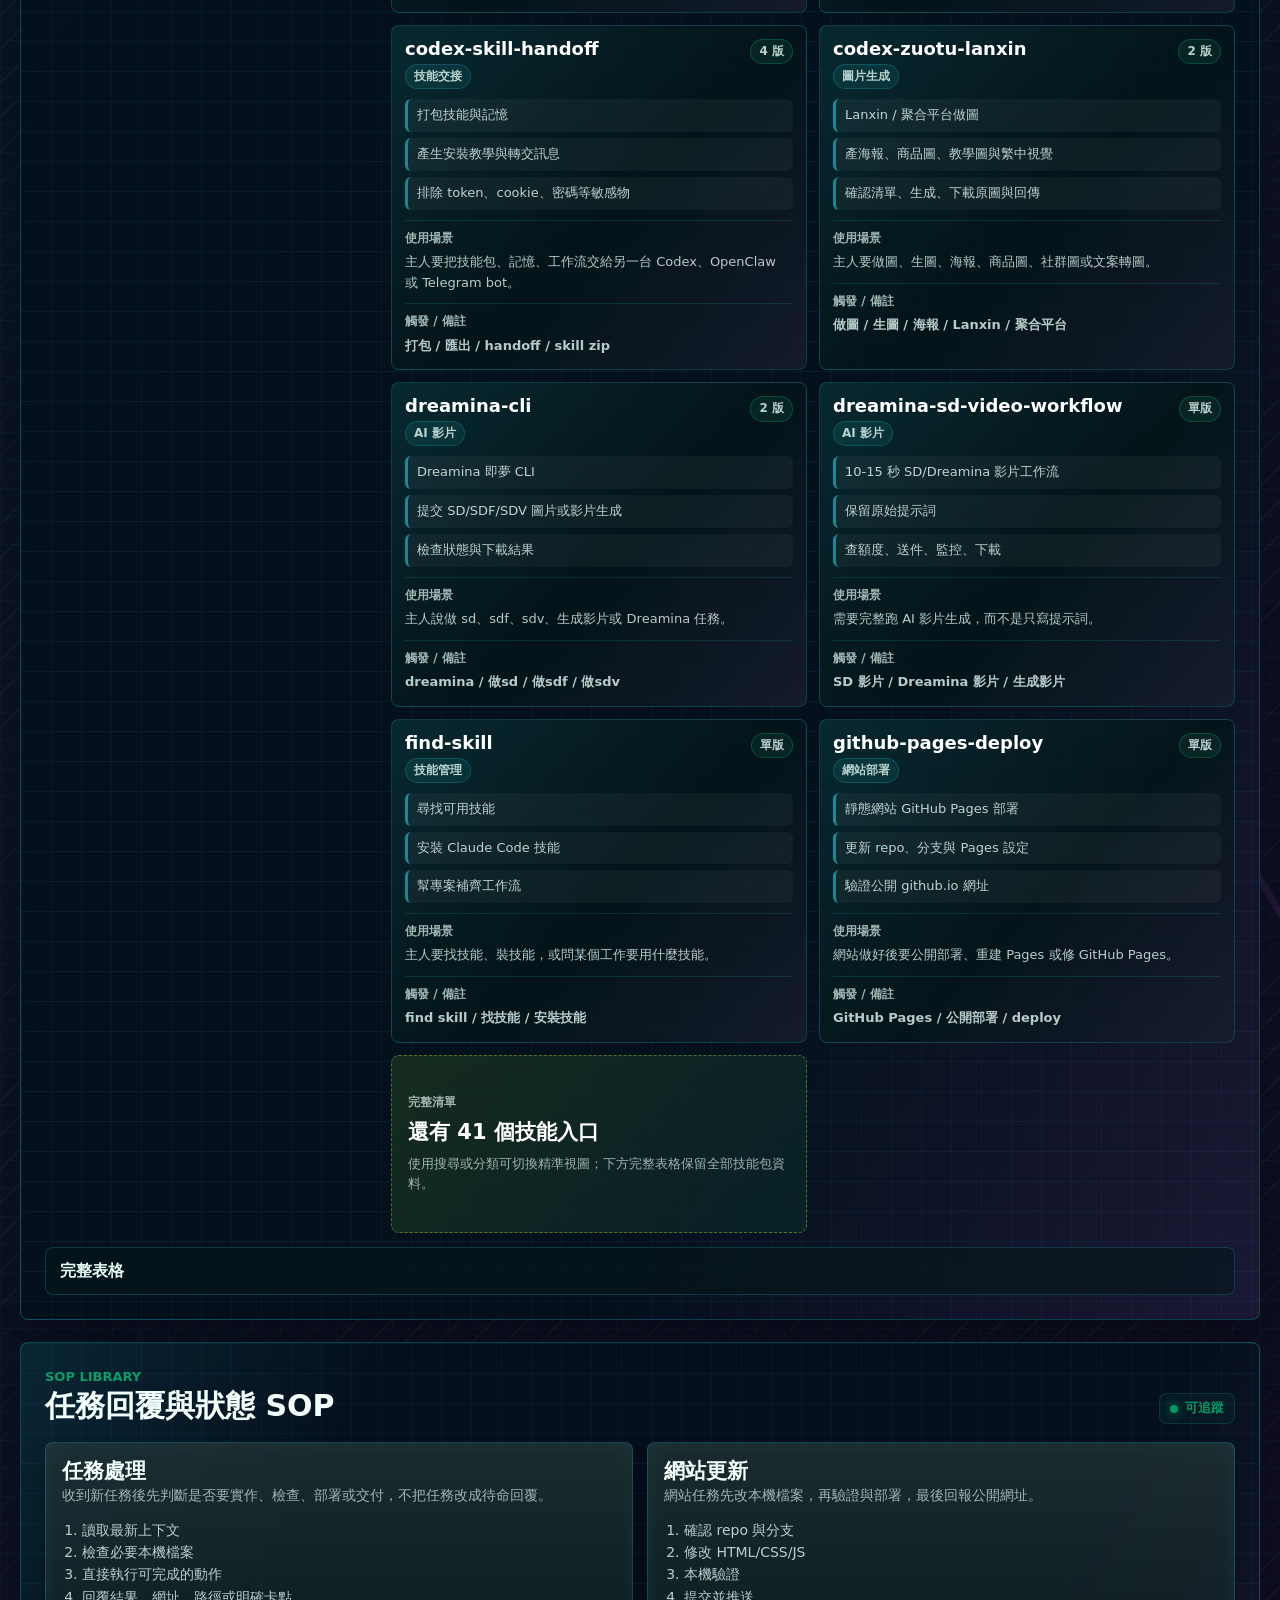
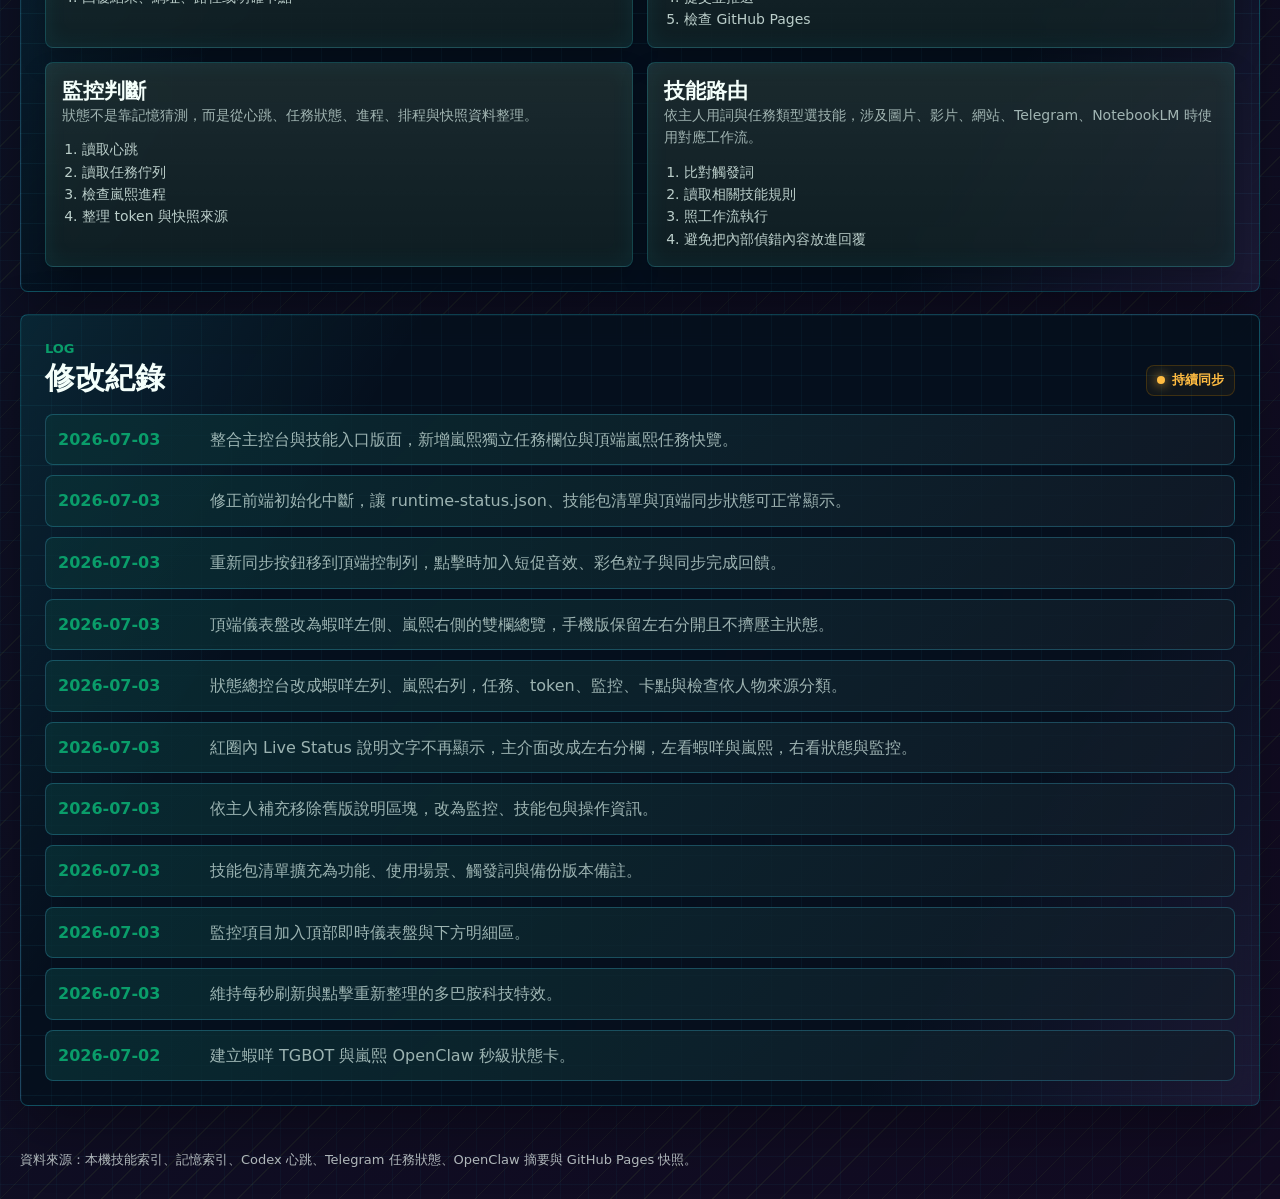
==== commit 8141e539: "Add one-click TGBOT menu update guide" ====
--- a/index.html
+++ b/index.html
@@ -1,280 +1,287 @@
-<!DOCTYPE html>
+<!doctype html>
 <html lang="zh-Hant">
 <head>
   <meta charset="utf-8">
   <meta name="viewport" content="width=device-width, initial-scale=1">
-  <title>藍星智能體教戰網｜操作指南</title>
-  <meta
-    name="description"
-    content="給新手小白的一頁式藍星智能體技能與工作流教學站，整理主技能、核心工作流與可複製指令公式。"
-  >
-  <meta name="theme-color" content="#07111f">
-  <meta name="apple-mobile-web-app-capable" content="yes">
-  <meta name="apple-mobile-web-app-status-bar-style" content="black-translucent">
-  <meta name="apple-mobile-web-app-title" content="藍星智能體教戰網">
-  <link rel="icon" href="assets/favicon.svg" type="image/svg+xml">
-  <link rel="apple-touch-icon" href="assets/app-icon-192.svg">
-  <link rel="manifest" href="manifest.webmanifest">
-  <link rel="preconnect" href="https://fonts.googleapis.com">
-  <link rel="preconnect" href="https://fonts.gstatic.com" crossorigin>
-  <link
-    href="https://fonts.googleapis.com/css2?family=Noto+Sans+TC:wght@400;500;700;900&family=Space+Grotesk:wght@500;700&display=swap"
-    rel="stylesheet"
-  >
-  <link rel="stylesheet" href="styles.css?v=20260727-weekly-onboarding-1">
-  <link rel="stylesheet" href="update-center.css?v=20260727-fast-package-1">
+  <title>AI 自動化作業儀表盤｜蝦咩 x 嵐熙</title>
+  <link rel="icon" href="data:,">
+  <link rel="stylesheet" href="styles.css?v=20260803-tgbot-menu-release">
 </head>
-<body>
-  <div class="page-shell">
-    <header class="hero">
-      <div class="hero-copy">
-        <h1>藍星智能體教戰網</h1>
-        <p class="hero-text">
-          這個網站把 <strong>任務入口與技能索引</strong>、<strong>直接照抄</strong>、<strong>工作流</strong>
-          合成單一操作中心。新手第一站先把<strong>上船教學網址交給自己的 TGBOT</strong>，再完成監測平台與每 7 天自動更新；搜尋一件想做的事，就能直接選任務或技能並複製完整指令。
-        </p>
-        <div class="hero-actions">
-          <a href="#quick-start" class="primary-link">從新手上手開始</a>
-          <a href="#all-skills" class="secondary-link">進入完整資料庫</a>
-          <a href="#codex-updates" class="secondary-link">看更新中心</a>
-        </div>
-      </div>
-      <div class="hero-panel">
-        <div class="hero-task-launcher">
-          <span class="support-kicker">常用任務</span>
-          <strong>直接選一件事開始</strong>
-          <div class="hero-task-grid" id="heroTaskGrid"></div>
-        </div>
-      </div>
-    </header>
-
-    <nav class="top-nav" aria-label="頁面導覽">
-      <a href="#quick-start">新手上手</a>
-      <a href="#all-skills">完整資料庫</a>
-      <a href="#codex-updates">更新中心</a>
-      <button type="button" class="nav-install-button" id="openInstallApp">下載 App</button>
-    </nav>
-
-    <main>
-      <section id="quick-start" class="content-block spotlight-block">
-        <div class="section-heading">
-          <p class="eyebrow">新手上手</p>
-          <h2>先把上船教學交給 TGBOT，再啟用監測與每週更新</h2>
-          <p>複製下方新手指令交給目前這個 TGBOT；它會綁定固定教學網址、建立專屬監測平台，並每 7 天安全檢查一次更新檔。</p>
-        </div>
-        <div id="beginner-monitor-task" class="beginner-task-panel"></div>
-        <div class="spotlight-grid" id="quickStartGrid"></div>
-        <details id="tg-guide" class="quick-start-tg deep-guide">
-          <summary>
-            <span>
-              <small>完整教學</small>
-              Telegram 素材、指令與多段任務怎麼傳
-            </span>
-            <strong>展開</strong>
-          </summary>
-          <div class="deep-guide-content">
-            <div class="section-heading compact">
-              <p class="eyebrow">TG 操作</p>
-              <h3>一個任務講完整，再送下一個任務</h3>
-              <p>先選好本次素材，在同一則訊息內寫清楚任務；等目前任務收到成品、網址或明確結果後，再送第二個任務，能降低漏讀素材與交付順序錯亂。</p>
-            </div>
-            <div class="tg-send-panel" id="tgSendPanel"></div>
-            <div class="tg-guide-grid" id="tgGuideGrid"></div>
-            <div class="dialogue-grid compact-dialogue-grid" id="tgDialogueGrid"></div>
-            <div class="tg-note-panel" id="tgNotePanel"></div>
-            <div class="tg-note-panel" id="tgChunkPanel"></div>
-          </div>
-        </details>
+<body data-agent-view="lanxi">
+  <div class="agent-view-switch page-agent-switch" role="tablist" aria-label="蝦咩與嵐熙切換">
+    <button type="button" data-agent-view-button="shami" role="tab" aria-selected="false" aria-pressed="false">
+      <img src="assets/shami-avatar.png" alt="" aria-hidden="true">
+      <span>TGBOT / 左列</span>
+      <b>蝦咩</b>
+    </button>
+    <button type="button" class="active" data-agent-view-button="lanxi" role="tab" aria-selected="true" aria-pressed="true">
+      <img src="assets/lanxi-avatar.png" alt="" aria-hidden="true">
+      <span>@codexmaster6726_bot</span>
+      <b>嵐熙</b>
+    </button>
+  </div>
+  <div class="command-chip updated-chip top-updated-card page-top-updated" aria-label="最後更新時間">
+    <span>最後更新</span>
+    <b id="chipUpdatedAt">--</b>
+  </div>
+  <header class="topbar">
+    <div>
+      <p class="eyebrow">蝦咩 x 嵐熙 / Live Control</p>
+      <h1>AI 自動化作業儀表盤</h1>
+    </div>
+    <div class="topbar-meta">
+      <button type="button" class="theme-toggle" id="themeToggle" aria-pressed="false" title="切換深色與霓虹模式">◐</button>
+      <span>版本 2026-07-04</span>
+      <span id="localClock">讀取秒級時間</span>
+      <span>1 秒即時刷新</span>
+    </div>
+  </header>
+
+  <main>
+    <section class="status-dashboard" id="status-dashboard" aria-live="polite">
+      <span class="state-pill sr-only" id="statePill">讀取中</span>
+      <section class="active-task-banner" aria-labelledby="activeTaskScope">
+        <div class="active-task-copy">
+          <span id="activeTaskScope">蝦咩任務指令</span>
+          <strong id="activeTaskText">--</strong>
+          <p id="activeTaskDetail">Telegram 最新任務會固定放在最上方。</p>
+        </div>
+        <div class="task-control-panel" aria-label="任務功能鍵">
+          <div class="task-control-buttons">
+            <button type="button" class="control-button rescue-button" data-dashboard-action="rescue" title="嘗試恢復卡點並保留目前作業">
+              <span class="control-icon" aria-hidden="true">
+                <svg viewBox="0 0 24 24" focusable="false">
+                  <path d="M12 3l7 3v5c0 4.7-2.9 8.4-7 10-4.1-1.6-7-5.3-7-10V6l7-3z"></path>
+                  <path d="M8.4 12.1l2.2 2.2 5-5"></path>
+                </svg>
+              </span><b>救援嵐熙</b>
+            </button>
+            <button type="button" class="control-button stop-button" data-dashboard-action="force-stop" title="強制停止儀表板自動升級排程">
+              <span class="control-icon" aria-hidden="true">
+                <svg viewBox="0 0 24 24" focusable="false">
+                  <path d="M7.8 3h8.4L21 7.8v8.4L16.2 21H7.8L3 16.2V7.8L7.8 3z"></path>
+                  <path d="M8 8l8 8M16 8l-8 8"></path>
+                </svg>
+              </span><b>停止嵐熙</b>
+            </button>
+            <button type="button" id="refreshStatus" class="control-button sync-control-button" aria-describedby="refreshFeedback" title="立即同步本機即時狀態">
+              <span class="refresh-icon" aria-hidden="true">
+                <svg viewBox="0 0 24 24" focusable="false">
+                  <path d="M21 12a9 9 0 0 1-15.3 6.4"></path>
+                  <path d="M3 12A9 9 0 0 1 18.3 5.6"></path>
+                  <path d="M18 2v4h-4"></path>
+                  <path d="M6 22v-4h4"></path>
+                </svg>
+              </span>
+              <b class="refresh-label">重新同步</b>
+              <div class="effect-layer" id="refreshEffectLayer" aria-hidden="true"></div>
+            </button>
+          </div>
+          <small class="refresh-feedback" id="refreshFeedback">每 1 秒自動同步。</small>
+          <small class="action-feedback" id="actionFeedback" aria-live="polite">功能鍵待命。</small>
+        </div>
       </section>
 
-      <section id="all-skills" class="content-block">
-        <div class="section-heading">
-          <p class="eyebrow">完整資料庫</p>
-          <h2>任務、技能與工作流共用一套搜尋</h2>
-          <p>
-            新手內容留在上一區；這裡直接提供完整資料。輸入一次關鍵字，就會同步篩選任務入口、技能索引與工作流，不再出現兩套「精選／完整」切換。
-          </p>
-        </div>
-        <div id="command-center" class="database-command-panel command-center-block">
-          <div class="section-heading">
-            <p class="eyebrow">任務與技能</p>
-            <h3>搜尋想做的事，直接找到任務與對應技能</h3>
-            <p>不知道技能名稱時就搜尋想完成的成果；已知道技能名稱時也能直接輸入。下方工作流會套用同一個關鍵字與分類。</p>
-          </div>
-          <div class="skill-toolbar">
-            <label class="search-field" for="skillSearch">
-              <span>搜尋任務、技能或工作流</span>
-              <input id="skillSearch" type="search" placeholder="輸入監測平台、TGBOT 綁定、wbs、nbs、做圖、台股、LINE 客服">
-            </label>
-            <div class="filter-row" id="categoryFilters" aria-label="任務與技能分類篩選"></div>
-          </div>
-          <p class="database-result-summary" id="unifiedOverview" aria-live="polite"></p>
-          <div class="command-center-grid unified-center-grid" id="unifiedCenterGrid"></div>
-          <p class="empty-state" id="unifiedEmpty">沒有符合的任務或技能，換個關鍵字試試看。</p>
-        </div>
-
-        <div id="all-workflows" class="database-workflow-panel">
-          <div class="database-subheading">
-            <p class="eyebrow">完整工作流</p>
-            <h3>同一個搜尋結果，接著查看完整執行順序</h3>
-            <p>
-              不需要再次輸入或切換模式。上方的關鍵字與分類會同步套用到這裡；LINE 官方客服、台股研究與自動排程也都在同一份資料庫裡。
-            </p>
-            <p class="database-result-summary" id="workflowOverview" aria-live="polite"></p>
-          </div>
-          <div class="workflow-grid" id="workflowGrid"></div>
-          <p class="empty-state" id="workflowEmpty">沒有符合的工作流，換個關鍵字試試看。</p>
-        </div>
-      </section>
-
-      <section id="support-notes" class="content-block support-notes-block">
-        <details class="support-details">
-          <summary>
-            <span>
-              <small>補充判斷</small>
-              卡點、完成標準與常見踩雷
-            </span>
-            <strong>需要時展開</strong>
-          </summary>
-          <div class="support-grid">
-            <article class="support-card">
-              <div class="section-heading compact">
-                <p class="eyebrow">卡點判斷</p>
-                <h3>遇到問題先對照類型</h3>
-              </div>
-              <div class="error-grid" id="errorGuideGrid"></div>
-            </article>
-            <article class="support-card">
-              <div class="section-heading compact">
-                <p class="eyebrow">完成標準</p>
-                <h3>看到這些才算真的完成</h3>
-              </div>
-              <ul class="checklist" id="completionChecklist"></ul>
-            </article>
-            <article class="support-card">
-              <div class="section-heading compact">
-                <p class="eyebrow">常見踩雷</p>
-                <h3>新手最容易漏掉的幾件事</h3>
-              </div>
-              <ul class="warning-list" id="commonMistakes"></ul>
-            </article>
-          </div>
-        </details>
-      </section>
-
-      <section id="codex-updates" class="content-block update-center-block">
-        <div class="section-heading">
-          <p class="eyebrow">Codex 更新中心</p>
-          <h2>索取密碼後，一鍵交給 Codex 自動安裝</h2>
-          <p>之後你把更新檔交給我，我會先排除敏感資料，依格式製作加密 .bsmf 或 SHA-256 驗證的 TGBOT ZIP，更新這裡的清單後再部署到公開站。使用者先向客服索取更新密碼，解鎖後按「一鍵複製 Codex 自動安裝指令」，再把指令貼給自己的 Codex／COI／TGBOT；它會操作網站、下載指定版本、驗證雜湊、安裝、重啟並確認新內容已載入。</p>
-        </div>
-        <div class="update-center-grid">
-          <article class="update-card update-hub-card">
-            <div class="update-card-heading">
-              <span class="update-card-icon">⇅</span>
-              <div>
-                <p class="eyebrow">下載與上架檢查</p>
-                <h3>可用更新包與管理端檢查整合區</h3>
-              </div>
-            </div>
-            <p class="update-download-note">請先向客服索取更新密碼。解鎖後可直接下載，也可以按「一鍵複製 Codex 自動安裝指令」，讓 Codex 自己操作網站並完成整個更新閉環。</p>
-            <div class="update-hub-layout">
-              <section class="update-subsection">
-                <div class="update-subsection-heading">
-                  <p class="eyebrow">給 Codex／TGBOT</p>
-                  <h4>下載更新包並一鍵複製升級指令</h4>
-                </div>
-                <div id="codexUpdateList" class="codex-update-list" aria-live="polite">
-                  <p class="update-loading">正在讀取更新清單……</p>
-                </div>
-                <form id="codexUpdateAccessForm" class="update-access-form">
-                  <label for="codexUpdatePassword">更新密碼</label>
-                  <div class="update-password-row">
-                    <input id="codexUpdatePassword" type="password" autocomplete="off" placeholder="向客服索取後輸入">
-                    <button type="submit" class="primary-button">解鎖下載與一鍵指令</button>
-                  </div>
-                  <p id="codexUpdateAccessStatus" class="update-status" role="status"></p>
-                </form>
-                <div class="update-tgbot-flow compact" aria-label="Codex 自動安裝使用方式">
-                  <div><strong>1</strong><span>向客服索取更新密碼並解鎖。</span></div>
-                  <div><strong>2</strong><span>按「一鍵複製 Codex 自動安裝指令」。</span></div>
-                  <div><strong>3</strong><span>把指令貼給自己的 Codex／TGBOT。</span></div>
-                  <div><strong>4</strong><span>Codex 下載、驗證、乾跑、安裝並回報結果。</span></div>
-                </div>
-                <details class="update-advanced">
-                  <summary>進階：手動使用套用工具</summary>
-                  <p>需要自行操作時，可下載<a href="tools/apply-codex-update.mjs" download>套用工具</a>。請先加上 <code>--dry-run</code> 檢查，驗證通過後再移除 <code>--dry-run</code> 正式更新。</p>
-                </details>
-              </section>
-
-              <details class="update-manager-details">
-                <summary>
-                  <span>管理者入口</span>
-                  <small>驗證、檢查與上架工具</small>
-                </summary>
-                <section class="update-subsection update-subsection-manager">
-                  <div class="update-subsection-heading">
-                    <p class="eyebrow">給管理端</p>
-                    <h4>先驗證後檢查更新檔，再決定是否上架</h4>
-                  </div>
-                  <p>先通過管理者驗證，才能選取或拖曳 <code>.bsmf</code> 更新檔或完整 <code>.zip</code> 安裝包。檔案只會在目前瀏覽器檢查格式，不會直接寫入公開網站；正式上架仍由管理端檢查後部署。</p>
-                  <form id="codexUploadAccessForm" class="update-access-form update-upload-access-form">
-                    <label for="codexUploadPassword">管理者密碼</label>
-                    <div class="update-password-row">
-                      <input id="codexUploadPassword" type="password" inputmode="numeric" autocomplete="off" placeholder="輸入管理者密碼">
-                      <button type="submit" class="primary-button">解鎖上傳</button>
-                    </div>
-                    <p id="codexUploadAccessStatus" class="update-status" role="status">尚未解鎖，無法選取更新檔。</p>
-                  </form>
-                  <label class="update-file-drop is-locked" for="codexUpdateFile" aria-disabled="true">
-                    <input id="codexUpdateFile" type="file" accept=".bsmf,.zip,application/json,application/zip" disabled>
-                    <span id="codexUpdateDropTitle">請先輸入管理者密碼</span>
-                    <small id="codexUpdateDropHint">解鎖後可檢查格式、版本、內容清單與檔案大小</small>
-                  </label>
-                  <div id="codexUpdateFileStatus" class="update-file-status" role="status"></div>
-                </section>
-              </details>
-            </div>
-          </article>
-        </div>
-        <div class="update-publish-steps">
-          <strong>你交給我的更新流程</strong>
-          <span>1. 你把記憶、技能、工作流更新檔傳給我。</span>
-          <span>2. 我檢查並排除金鑰、Cookie、瀏覽器資料與原始紀錄。</span>
-          <span>3. 我把合格的 <code>.bsmf</code> 或 TGBOT ZIP 放進更新清單並公開部署。</span>
-          <span>4. 使用者向客服索取更新密碼後，一鍵複製指令貼給自己的 Codex／COI／TGBOT，由它操作網站並完成更新。</span>
-          <span><a href="tools/publish-codex-update.ps1" download>下載管理端上架工具</a>：收到新包後先檢查，再更新公開清單。</span>
-        </div>
-      </section>
-
-    </main>
-
-    <footer class="site-footer">
-      <p>公開站用途：幫新手理解怎麼跟藍星智能體 / TGBOT 溝通、怎麼選技能與工作流，以及怎麼用公式直接開始任務。一般做圖統一走 image2 API；只有明確指定時才走 ComfyUI。</p>
-      <p>更新日期：2026-07-28｜TGBOT 功能選單教學更新</p>
-    </footer>
-  </div>
-
-  <button type="button" class="back-to-top" id="backToTop" aria-label="快速回到最上面">↑</button>
-  <div class="copy-status" id="copyStatus" role="status" aria-live="polite"></div>
-
-  <div class="install-app-modal" id="installAppModal" role="dialog" aria-modal="true" aria-labelledby="installAppTitle" hidden>
-    <div class="install-app-backdrop" data-install-close></div>
-    <div class="install-app-dialog" role="document">
-      <button type="button" class="install-app-close" data-install-close aria-label="關閉下載提示">×</button>
-      <img class="install-app-icon" src="assets/app-icon-192.svg" alt="">
-      <p class="install-app-kicker">藍星智能體教戰網</p>
-      <h2 id="installAppTitle">下載 App，之後直接從主畫面開啟</h2>
-      <p class="install-app-copy">安裝後不必再找網址，手機與電腦都能像 App 一樣快速開啟。</p>
-      <div class="install-app-instructions" id="installAppInstructions" aria-live="polite"></div>
-      <div class="install-app-actions">
-        <button type="button" class="install-app-primary" id="installAppButton">下載 App</button>
-        <button type="button" class="install-app-secondary" data-install-close>暫時不要</button>
-      </div>
-    </div>
-  </div>
-
-  <script src="app.js?v=20260727-weekly-onboarding-1"></script>
-  <script src="update-center.js?v=20260727-fast-package-1"></script>
+      <div class="assistant-stage" aria-label="蝦咩與嵐熙助手圖片">
+        <article class="assistant-portrait shami-portrait">
+          <img src="assets/shami-avatar.png" alt="蝦咩 AI 助手圖片">
+          <div><span>TGBOT</span><b>蝦咩</b></div>
+        </article>
+        <div class="assistant-core-copy">
+          <span>AI 智能助手</span>
+          <strong>自動化作業系統</strong>
+          <p>智能守護 · 永不中斷</p>
+        </div>
+        <article class="assistant-portrait lanxi-portrait">
+          <img src="assets/lanxi-avatar.png" alt="嵐熙 AI 助手圖片">
+          <div><span>@codexmaster6726_bot</span><b>嵐熙</b></div>
+        </article>
+      </div>
+
+      <div class="command-strip" aria-label="總覽狀態">
+        <div class="command-chip shami-chip"><span>蝦咩狀態</span><b id="chipShamiStatus">讀取中</b></div>
+        <div class="command-chip lanxi-chip"><span>嵐熙狀態</span><b id="chipLanxiStatus">讀取中</b></div>
+        <div class="command-chip skill-chip"><span>技能包</span><b id="chipSkillStatus">80 個已載入</b><small id="chipSkillDetail">等待清單渲染</small></div>
+        <div class="command-chip task-chip shami-task-chip"><span>蝦咩任務</span><b id="chipCurrentTask">同步中</b></div>
+        <div class="command-chip task-chip lanxi-task-chip"><span>嵐熙任務</span><b id="chipLanxiTask">同步中</b></div>
+      </div>
+
+      <div class="ai-metrics">
+        <article class="energy-ring-card">
+          <div class="energy-ring" id="energyRing" style="--energy: 72"><span id="energyValue">72%</span></div>
+          <div><span>系統活躍度</span><b id="energyLabel">穩定運作</b><p>依任務、心跳、OpenClaw 與資料來源綜合估算。</p></div>
+        </article>
+        <article class="micro-panel"><span>資訊層級</span><b>重點優先</b><p>主要狀態放大，技術細節保留在監控明細。</p></article>
+      </div>
+
+      <div class="signal-ribbon" aria-hidden="true"><span></span><span></span><span></span><span></span><span></span></div>
+
+      <div class="dashboard-live-layout">
+        <section class="agent-status-column shami-column" aria-labelledby="shamiColumnTitle">
+          <div class="column-heading"><p class="eyebrow">TGBOT / 左列</p><h3 id="shamiColumnTitle">蝦咩</h3></div>
+          <div class="agent-slot" id="shamiAgent"></div>
+          <div class="dashboard-grid actor-grid">
+            <article class="status-card primary-status"><span>蝦咩任務狀態</span><strong id="statusLabel">讀取中</strong><p id="statusHeadline">正在讀取本機即時狀態。</p></article>
+            <article class="status-card"><span>今日 token</span><strong id="todayTokens">--</strong><p id="tokenSource">等待統計來源。</p></article>
+          </div>
+          <div class="monitor-panel">
+            <div class="monitor-panel-head"><p class="eyebrow">Shami Monitoring</p><h3>蝦咩監控</h3></div>
+            <div class="monitor-grid compact actor-monitor-grid" id="shamiMonitorGrid"></div>
+          </div>
+          <div class="dashboard-footer column-footer"><div class="mini-list" id="deliverableList"></div></div>
+        </section>
+
+        <section class="agent-status-column lanxi-column" aria-labelledby="lanxiColumnTitle">
+          <div class="column-heading"><p class="eyebrow">OpenClaw / @codexmaster6726_bot</p><h3 id="lanxiColumnTitle">嵐熙</h3></div>
+          <div class="agent-slot" id="lanxiAgent"></div>
+          <div class="dashboard-grid actor-grid">
+            <article class="status-card primary-status lanxi-primary-status"><span>嵐熙自動化狀態</span><strong id="openclawStatusLabel">讀取中</strong><p id="openclawStatusDetail">正在讀取 OpenClaw / 嵐熙 bot 狀態。</p></article>
+            <article class="status-card blocker-status"><span>目前卡點</span><strong id="blockerText">讀取中</strong><p id="nextAction">等待同步資料。</p></article>
+            <article class="status-card"><span>最新檢查</span><strong id="liveAge">--</strong><p><span id="updatedAt">--</span><br><span id="refreshNote">頁面每秒重新讀取狀態資料。</span></p></article>
+          </div>
+          <div class="monitor-panel">
+            <div class="monitor-panel-head"><p class="eyebrow">Lanxi Monitoring</p><h3>嵐熙監控</h3></div>
+            <div class="monitor-grid compact actor-monitor-grid" id="lanxiMonitorGrid"></div>
+          </div>
+        </section>
+      </div>
+    </section>
+
+    <section class="overview" id="overview">
+      <div class="overview-copy">
+        <p class="eyebrow">Owner Map</p>
+        <h2>把蝦咩任務、嵐熙任務、監控項目與技能入口整合在同一頁</h2>
+        <p>這個儀表板聚焦主人要看的操作資訊：蝦咩 TGBOT 任務、嵐熙 OpenClaw 任務、目前卡點、監控項目、技能包能力與常用 SOP。</p>
+        <div class="quick-actions" aria-label="主要區塊">
+          <a href="#monitoring">監控項目</a><a href="#all-skills">TGBOT 更新包</a><a href="#skills">技能包</a><a href="#sop-library">SOP</a><a href="#daily-timeline">今日時間軸</a>
+        </div>
+      </div>
+      <div class="stat-grid" id="statGrid"></div>
+    </section>
+
+    <section id="completed" class="content-section">
+      <div class="section-heading"><div><p class="eyebrow">Updated</p><h2>本次儀表板更新</h2></div><span class="status done">已套用</span></div>
+      <div class="item-grid" id="completedGrid"></div>
+    </section>
+
+    <section id="daily-timeline" class="content-section timeline-console">
+      <div class="section-heading"><div><p class="eyebrow">Today Flow</p><h2>今日任務時間軸</h2></div><span class="status watch">即時整理</span></div>
+      <div class="today-flow" id="todayFlow">
+        <article><time>收到</time><b>Telegram 指令</b><p>讀取最新需求與畫面狀態。</p></article>
+        <article><time>處理</time><b>本機修改</b><p>更新版面、狀態與互動功能。</p></article>
+        <article><time>驗證</time><b>手機 / 桌機檢查</b><p>確認左右欄、文字與科技視覺不溢出。</p></article>
+        <article><time>公開</time><b>GitHub Pages</b><p>推送後確認公開網址生效。</p></article>
+      </div>
+    </section>
+
+    <section id="monitoring" class="content-section">
+      <div class="section-heading"><div><p class="eyebrow">Monitoring Detail</p><h2>監控項目狀態</h2></div><span class="status watch">秒級刷新</span></div>
+      <div class="monitor-section-columns">
+        <section class="monitor-section-column shami-monitor-section"><div class="mini-section-title"><p class="eyebrow">TGBOT / 左列</p><h3>蝦咩狀態</h3></div><div class="monitor-grid detail" id="shamiMonitorSectionGrid"></div></section>
+        <section class="monitor-section-column lanxi-monitor-section"><div class="mini-section-title"><p class="eyebrow">OpenClaw / @codexmaster6726_bot</p><h3>嵐熙狀態</h3></div><div class="monitor-grid detail" id="lanxiMonitorSectionGrid"></div></section>
+      </div>
+    </section>
+
+    <section id="all-skills" class="content-section menu-release-section">
+      <div class="section-heading">
+        <div><p class="eyebrow">TGBOT Menu Update</p><h2>TGBOT 功能選單更新包</h2></div>
+        <span class="status done">2026.08.03</span>
+      </div>
+      <div class="menu-release-layout">
+        <div class="menu-release-copy">
+          <h3>既有 TGBOT 一鍵更新</h3>
+          <p>更新目前 18 個主入口、生活服務、統一待辦、記帳、學習卡與蝦教室互跳；套用前會檢查五個掛鉤、備份舊模組並執行 7 項測試。</p>
+          <ul>
+            <li>只更新已完成選單接線的藍星相容 TGBOT</li>
+            <li>保留原模型、provider、reasoning、Token 與聊天授權</li>
+            <li>內含復原腳本、完整安裝指南、轉交訊息與 SHA-256</li>
+          </ul>
+        </div>
+        <div class="menu-release-action">
+          <span>版本</span>
+          <strong>2026.08.03</strong>
+          <small>ZIP · 先解壓並閱讀安裝指南</small>
+          <a class="menu-download-button" href="downloads/TGBOT_menu_update_20260803.zip" download>下載更新包</a>
+        </div>
+      </div>
+      <div class="codex-learning-panel">
+        <div class="codex-learning-heading">
+          <div>
+            <p class="eyebrow">Codex One-Click Learning</p>
+            <h3>讓其他 Codex 自動學習並更新</h3>
+          </div>
+          <span class="status done">公開免登入</span>
+        </div>
+        <ol class="codex-learning-steps">
+          <li>在目標電腦開啟本頁。</li>
+          <li>按「一鍵複製給 Codex」。</li>
+          <li>貼到 Codex，讓它下載、更新、重啟並驗證。</li>
+        </ol>
+        <pre id="codexUpdatePrompt" class="codex-update-prompt" tabindex="0">請替這台電腦的既有 TGBOT 學習並套用「TGBOT 功能選單更新包 20260803」。
+
+更新包：https://ohyagan-crypto.github.io/owner-work-map-website/downloads/TGBOT_menu_update_20260803.zip
+教學頁：https://ohyagan-crypto.github.io/owner-work-map-website/#all-skills
+
+請依序完成：
+1. 下載並解壓 ZIP，先完整讀取 INSTALL_FOR_OTHER_CODEX_20260803.md。
+2. 確認既有 Bot 已接好 telegram_studio_menu 的五個掛鉤；若缺少掛鉤，停止更新並明確回報需要改用全新安裝包。
+3. 在解壓目錄執行：powershell -ExecutionPolicy Bypass -File ".\APPLY_MENU_UPDATE_20260803.ps1" -BotDirectory "C:\Users\目前使用者名稱\tg-openai-bot"
+4. 必須保留目前的 model、provider、reasoning、Token、聊天授權與 watchdog；不得改用其他 Bot 的設定。只把 Codex CLI 的 service_tier 正規化為唯一一列頂層 service_tier = "fast"。
+5. 完成後重啟該 TGBOT，驗證 getMe 成功、只有一個 Bot Python PID、heartbeat 新鮮且沒有近期啟動錯誤。
+6. 實測功能選單 18 個入口、生活服務、統一待辦、記帳、學習卡、蝦教室互跳與普通簡報路由；「製作簡報」不得誤進 NBS，只有明確 NBS／NotebookLM 才走 NBS。
+7. 回覆更新目標、備份位置、編譯與 7 項測試結果、service_tier 驗證、模型設定未變、重啟健康狀態與入口實測摘要。
+
+安全規則：不可顯示或上傳 Token、cookie、密碼、chat_id、.env、瀏覽器憑證、raw log 或內部 debug；失敗時保留原檔並回報具體卡點，不可留下半套修改。</pre>
+        <div class="codex-learning-actions">
+          <button id="copyCodexUpdatePrompt" class="codex-copy-button" type="button" aria-describedby="codexCopyStatus">一鍵複製給 Codex</button>
+          <span id="codexCopyStatus" class="codex-copy-status" role="status" aria-live="polite">可直接貼到其他 Codex 執行。</span>
+        </div>
+      </div>
+    </section>
+
+    <section id="skills" class="content-section skill-section">
+      <div class="section-heading"><div><p class="eyebrow">Skill Packages</p><h2>技能包分類總覽與精簡入口</h2></div><span class="status done">已整理</span></div>
+      <div class="skill-control-bar">
+        <label class="skill-search-field" for="skillSearch">
+          <span>搜尋技能</span>
+          <input id="skillSearch" type="search" placeholder="輸入技能、功能、場景">
+        </label>
+        <div class="skill-view-meta" id="skillViewMeta"></div>
+      </div>
+      <div class="skill-layout">
+        <aside class="skill-sidebar" aria-label="技能包分類與統計">
+          <div class="skill-summary" id="skillSummary"></div>
+          <div class="skill-filter-panel">
+            <div class="mini-section-title"><p class="eyebrow">Categories</p><h3>分類</h3></div>
+            <div class="skill-filters" id="skillFilters"></div>
+          </div>
+        </aside>
+        <div class="skill-main">
+          <div class="skill-group-overview" id="skillGroupOverview"></div>
+          <div class="skill-card-grid" id="skillCards"></div>
+          <div class="skill-empty" id="skillEmpty">沒有符合的技能包</div>
+        </div>
+      </div>
+      <details class="skill-table-disclosure">
+        <summary>完整表格</summary>
+        <div class="table-shell"><table><thead><tr><th>技能包</th><th>分類</th><th>功能</th><th>使用場景</th><th>觸發 / 備註</th></tr></thead><tbody id="skillTable"></tbody></table></div>
+      </details>
+    </section>
+
+    <section id="sop-library" class="content-section">
+      <div class="section-heading"><div><p class="eyebrow">SOP Library</p><h2>任務回覆與狀態 SOP</h2></div><span class="status done">可追蹤</span></div>
+      <div class="sop-grid" id="sopGrid"></div>
+    </section>
+
+    <section id="timeline" class="content-section">
+      <div class="section-heading"><div><p class="eyebrow">Log</p><h2>修改紀錄</h2></div><span class="status watch">持續同步</span></div>
+      <div class="timeline" id="timelineList"></div>
+    </section>
+  </main>
+
+  <footer><span>資料來源：本機技能索引、記憶索引、Codex 心跳、Telegram 任務狀態、OpenClaw 摘要與 GitHub Pages 快照。</span></footer>
+
+  <script src="live-status-config.js?v=20260704-180800-control-fix"></script>
+  <script src="app.js?v=20260803-tgbot-copy"></script>
 </body>
 </html>
--- a/styles.css
+++ b/styles.css
@@ -1,22 +1,27 @@
 :root {
   color-scheme: dark;
-  --bg: #07111f;
-  --bg-deep: #040913;
-  --panel: rgba(9, 19, 36, 0.8);
-  --panel-strong: rgba(10, 21, 41, 0.96);
-  --line: rgba(146, 190, 255, 0.18);
-  --line-strong: rgba(255, 214, 135, 0.3);
-  --text: #ebf3ff;
-  --muted: #9db1cb;
-  --cyan: #6fe5ff;
-  --mint: #6ef6cc;
-  --gold: #ffd17d;
-  --gold-strong: #f7b955;
-  --glow: 0 24px 80px rgba(0, 0, 0, 0.3);
-  --radius-xl: 8px;
-  --radius-lg: 8px;
-  --radius-md: 6px;
-  --max-width: 1200px;
+  --bg: #050913;
+  --panel: rgba(4, 17, 29, 0.82);
+  --panel-2: rgba(7, 31, 46, 0.78);
+  --ink: #f4fffb;
+  --muted: rgba(225, 247, 242, 0.68);
+  --line: rgba(74, 221, 255, 0.24);
+  --green: #21d18b;
+  --blue: #38a8ff;
+  --amber: #ffbc42;
+  --red: #ff647c;
+  --violet: #d56bff;
+  --cyan: #2ee9ff;
+  --lime: #b9ff4f;
+  --shadow: 0 22px 60px rgba(0, 0, 0, 0.34);
+  --status-bg: #050b16;
+  --status-panel: rgba(255, 255, 255, 0.08);
+  --status-line: rgba(255, 255, 255, 0.2);
+  --status-muted: rgba(235, 255, 248, 0.74);
+  --glass: rgba(5, 18, 32, 0.7);
+  --glass-strong: rgba(5, 24, 42, 0.84);
+  --tech-border: rgba(46, 233, 255, 0.28);
+  --tech-border-soft: rgba(255, 255, 255, 0.14);
 }
 
 * {
@@ -28,1611 +33,3224 @@
 }
 
 body {
+  position: relative;
+  min-height: 100vh;
   margin: 0;
-  font-family: "Noto Sans TC", "Microsoft JhengHei", sans-serif;
-  color: var(--text);
-  background: linear-gradient(180deg, #09131d 0%, #060b11 54%, #04070b 100%);
-  min-height: 100vh;
+  background:
+    linear-gradient(120deg, transparent 0 23%, rgba(46, 233, 255, 0.1) 23% 23.12%, transparent 23.12% 100%),
+    linear-gradient(240deg, transparent 0 64%, rgba(213, 107, 255, 0.09) 64% 64.12%, transparent 64.12% 100%),
+    linear-gradient(rgba(46, 233, 255, 0.04) 1px, transparent 1px),
+    linear-gradient(90deg, rgba(46, 233, 255, 0.032) 1px, transparent 1px),
+    repeating-linear-gradient(135deg, rgba(185, 255, 79, 0.055) 0 1px, transparent 1px 24px),
+    linear-gradient(135deg, #030711 0%, #071827 48%, #120b22 100%);
+  background-size: auto, auto, 28px 28px, 28px 28px, auto, auto;
+  color: var(--ink);
+  font-family: "Microsoft JhengHei", "Noto Sans TC", system-ui, -apple-system, BlinkMacSystemFont, "Segoe UI", sans-serif;
+  line-height: 1.6;
+}
+
+body,
+body.light-mode {
+  background-color: #030711;
 }
 
 body::before {
-  content: "";
   position: fixed;
   inset: 0;
+  z-index: 0;
+  content: "";
   pointer-events: none;
-  background-image:
-    linear-gradient(rgba(255, 255, 255, 0.025) 1px, transparent 1px),
-    linear-gradient(90deg, rgba(255, 255, 255, 0.025) 1px, transparent 1px);
-  background-size: 34px 34px;
-  mask-image: linear-gradient(180deg, rgba(0, 0, 0, 0.75), transparent 88%);
-}
-
-.page-shell {
-  width: min(calc(100% - 32px), var(--max-width));
-  margin: 0 auto;
-  padding: 32px 0 56px;
-}
-
-.hero,
-.content-block,
-.site-footer,
-.top-nav {
+  background:
+    repeating-linear-gradient(90deg, transparent 0 74px, rgba(46, 233, 255, 0.08) 74px 75px, transparent 75px 148px),
+    repeating-linear-gradient(0deg, transparent 0 52px, rgba(213, 107, 255, 0.06) 52px 53px, transparent 53px 104px),
+    linear-gradient(180deg, rgba(46, 233, 255, 0.12), transparent 28%, rgba(185, 255, 79, 0.06) 70%, transparent);
+  opacity: 0.58;
+  mask-image: linear-gradient(180deg, transparent 0%, #000 10%, #000 88%, transparent 100%);
+}
+
+body::after {
+  position: fixed;
+  inset: 0;
+  z-index: 0;
+  content: "";
+  pointer-events: none;
+  background: repeating-linear-gradient(180deg, rgba(255, 255, 255, 0.035) 0 1px, transparent 1px 9px);
+  opacity: 0.22;
+}
+
+body > * {
   position: relative;
   z-index: 1;
 }
 
-.hero {
-  display: grid;
-  grid-template-columns: minmax(0, 1.4fr) minmax(300px, 0.8fr);
-  gap: 24px;
-  padding: 42px 4px 34px;
-  border: 0;
-  border-bottom: 1px solid var(--line);
-  border-radius: 0;
-  background: transparent;
-  box-shadow: none;
+a {
+  color: inherit;
+  text-decoration: none;
+}
+
+button,
+input {
+  font: inherit;
+}
+
+h1,
+h2,
+h3,
+p {
+  margin: 0;
+}
+
+.topbar,
+main,
+footer {
+  width: min(1240px, calc(100% - 32px));
+  margin: 0 auto;
+}
+
+.topbar {
+  min-height: 96px;
+  display: flex;
+  align-items: center;
+  justify-content: space-between;
+  gap: 20px;
+  padding: 24px 0 12px;
+  color: #f4fffb;
+}
+
+.topbar h1 {
+  max-width: 780px;
+  font-size: 44px;
+  line-height: 1.08;
+  font-weight: 880;
+}
+
+.eyebrow {
+  color: #0a9d6a;
+  font-size: 13px;
+  font-weight: 850;
+  letter-spacing: 0;
+  text-transform: uppercase;
+}
+
+.status-dashboard .eyebrow,
+.topbar .eyebrow {
+  color: var(--cyan);
+}
+
+.topbar-meta {
+  display: flex;
+  flex-wrap: wrap;
+  justify-content: flex-end;
+  gap: 8px;
+}
+
+.topbar-meta span,
+.status,
+.state-pill {
+  display: inline-flex;
+  min-height: 30px;
+  align-items: center;
+  border: 1px solid var(--line);
+  border-radius: 8px;
+  padding: 4px 10px;
+  background: rgba(7, 27, 30, 0.72);
+  color: rgba(235, 255, 248, 0.78);
+  font-size: 13px;
+  font-weight: 800;
+}
+
+.topbar-meta span {
+  color: #eafff7;
+  border-color: rgba(46, 233, 255, 0.28);
+  background: rgba(46, 233, 255, 0.08);
+}
+
+main {
+  display: grid;
+  gap: 22px;
+  padding-bottom: 44px;
+}
+
+.page-top-updated {
+  width: min(1240px, calc(100% - 32px));
+  margin: 14px auto 12px;
+  color: #fff;
+}
+
+.status-dashboard,
+.overview,
+.content-section {
+  width: 100%;
+  min-width: 0;
+  border: 1px solid var(--line);
+  border-radius: 8px;
+  color: var(--ink);
+  border-color: rgba(46, 233, 255, 0.22);
+  background:
+    linear-gradient(120deg, rgba(46, 233, 255, 0.1), transparent 24%, transparent 76%, rgba(213, 107, 255, 0.1)),
+    linear-gradient(rgba(46, 233, 255, 0.055) 1px, transparent 1px),
+    linear-gradient(90deg, rgba(46, 233, 255, 0.04) 1px, transparent 1px),
+    var(--panel);
+  background-size: auto, 30px 30px, 30px 30px, auto;
+  box-shadow: var(--shadow);
+  backdrop-filter: blur(16px);
+}
+
+.status-dashboard {
+  position: relative;
+  isolation: isolate;
   overflow: hidden;
-}
-
-.hero::after {
-  display: none;
-}
-
-.hero-copy {
+  display: flex;
+  flex-direction: column;
+  gap: 10px;
+  padding: 22px;
+  color: #fff;
+  border-color: rgba(46, 233, 255, 0.28);
+  background:
+    linear-gradient(115deg, rgba(46, 233, 255, 0.14), transparent 22%, transparent 74%, rgba(213, 107, 255, 0.14)),
+    linear-gradient(rgba(46, 233, 255, 0.08) 1px, transparent 1px),
+    linear-gradient(90deg, rgba(46, 233, 255, 0.06) 1px, transparent 1px),
+    linear-gradient(135deg, rgba(4, 10, 22, 0.98) 0%, rgba(5, 25, 39, 0.96) 50%, rgba(16, 9, 30, 0.95) 100%),
+    var(--status-bg);
+  background-size: auto, 28px 28px, 28px 28px, auto, auto;
+  box-shadow:
+    0 22px 60px rgba(0, 0, 0, 0.34),
+    0 0 0 1px rgba(46, 233, 255, 0.08) inset,
+    0 0 46px rgba(46, 233, 255, 0.16) inset,
+    0 0 38px rgba(213, 107, 255, 0.08);
+}
+
+.status-dashboard::before,
+.status-dashboard::after {
+  position: absolute;
+  inset: 0;
+  content: "";
+  pointer-events: none;
+}
+
+.status-dashboard::before {
+  background:
+    linear-gradient(90deg, transparent, rgba(46, 233, 255, 0.12), transparent),
+    linear-gradient(180deg, transparent 0%, rgba(255, 255, 255, 0.04) 50%, transparent 100%);
+  opacity: 0.64;
+  transform: translateX(-55%);
+  animation: radar-sweep 4.8s linear infinite;
+}
+
+.status-dashboard::after {
+  background: repeating-linear-gradient(180deg, rgba(255, 255, 255, 0.06) 0 1px, transparent 1px 7px);
+  opacity: 0.15;
+}
+
+.status-dashboard.is-sync-flash {
+  animation: dashboard-flash 0.72s ease-out;
+}
+
+.dashboard-head,
+.section-heading {
+  display: flex;
+  align-items: flex-end;
+  justify-content: space-between;
+  gap: 16px;
+  margin-bottom: 18px;
+}
+
+.dashboard-head {
   position: relative;
   z-index: 1;
-}
-
-.eyebrow {
+  display: none;
+  align-items: center;
+  padding: 4px 4px 2px;
+}
+
+.dashboard-head h2,
+.section-heading h2 {
+  font-size: 30px;
+  line-height: 1.2;
+}
+
+.dashboard-head h2 {
+  font-size: 34px;
+}
+
+.dashboard-subtitle {
+  margin-top: 6px;
+  color: var(--status-muted);
+  font-size: 14px;
+}
+
+.status-dashboard .state-pill {
+  color: #fff;
+  border-color: var(--status-line);
+  background: rgba(255, 255, 255, 0.12);
+  box-shadow: 0 0 22px rgba(46, 233, 255, 0.12);
+  white-space: nowrap;
+}
+
+.state-pill[data-state="ok"],
+.status.done {
+  color: #079764;
+  border-color: rgba(19, 138, 99, 0.28);
+  background: rgba(19, 138, 99, 0.08);
+}
+
+.status-dashboard .state-pill[data-state="ok"] {
+  color: #f3fff9;
+  border-color: rgba(33, 209, 139, 0.42);
+  background: rgba(33, 209, 139, 0.16);
+}
+
+.state-pill[data-state="blocked"],
+.status.blocked {
+  color: var(--red);
+  border-color: rgba(193, 63, 63, 0.3);
+  background: rgba(193, 63, 63, 0.08);
+}
+
+.state-pill[data-state="watch"],
+.status.watch {
+  color: var(--amber);
+  border-color: rgba(169, 111, 0, 0.3);
+  background: rgba(169, 111, 0, 0.08);
+}
+
+.signal-ribbon,
+.top-updated-card,
+.active-task-banner,
+.agent-view-switch,
+.dashboard-live-layout,
+.agent-status-column,
+.agent-strip,
+.dashboard-grid,
+.monitor-panel,
+.dashboard-footer,
+.monitor-section-columns {
+  position: relative;
+  z-index: 1;
+}
+
+.active-task-banner {
+  --active-accent: var(--cyan);
+  --active-accent-soft: rgba(46, 233, 255, 0.14);
+  order: -13;
+  min-width: 0;
+  display: grid;
+  grid-template-columns: minmax(0, 1fr) minmax(280px, 0.42fr);
+  gap: 12px;
+  align-items: stretch;
+  margin-bottom: 0;
+  padding: 14px;
+  border: 1px solid rgba(46, 233, 255, 0.34);
+  border-radius: 8px;
+  background:
+    linear-gradient(135deg, var(--active-accent-soft), rgba(255, 255, 255, 0.065) 46%, rgba(213, 107, 255, 0.12)),
+    rgba(2, 13, 24, 0.82);
+  box-shadow:
+    0 14px 30px rgba(0, 0, 0, 0.22),
+    0 0 26px rgba(46, 233, 255, 0.1) inset;
+  backdrop-filter: blur(14px);
+}
+
+.active-task-banner::before {
+  position: absolute;
+  inset: 8px auto 8px 0;
+  width: 4px;
+  content: "";
+  border-radius: 999px;
+  background: linear-gradient(180deg, var(--active-accent), var(--lime));
+  box-shadow: 0 0 18px var(--active-accent);
+}
+
+body[data-agent-view="lanxi"] .active-task-banner {
+  --active-accent: var(--violet);
+  --active-accent-soft: rgba(213, 107, 255, 0.14);
+  border-color: rgba(213, 107, 255, 0.38);
+}
+
+.active-task-banner[data-state="ok"] {
+  border-color: rgba(33, 209, 139, 0.46);
+}
+
+.active-task-banner[data-state="blocked"] {
+  border-color: rgba(255, 100, 124, 0.52);
+}
+
+.active-task-copy {
+  min-width: 0;
+  display: grid;
+  align-content: center;
+  gap: 8px;
+}
+
+.active-task-copy span,
+.action-feedback {
+  color: var(--status-muted);
+  font-size: 12px;
+  font-weight: 850;
+}
+
+.active-task-copy strong {
+  color: #fff;
+  font-size: 25px;
+  line-height: 1.22;
+  overflow-wrap: anywhere;
+  word-break: normal;
+}
+
+.active-task-copy p {
+  color: var(--status-muted);
+  font-size: 13px;
+}
+
+.task-control-panel {
+  min-width: 0;
+  display: grid;
+  gap: 8px;
+  align-content: center;
+}
+
+.task-control-buttons {
+  min-width: 0;
+  display: grid;
+  grid-template-columns: repeat(2, minmax(0, 1fr));
+  gap: 8px;
+}
+
+.task-sync-chip {
+  min-height: 0;
+  align-content: stretch;
+  gap: 7px;
+  padding: 10px 12px;
+}
+
+.task-sync-chip .refresh-panel {
+  gap: 5px;
+}
+
+.control-button {
+  min-width: 0;
+  min-height: 58px;
+  display: flex;
+  align-items: center;
+  justify-content: center;
+  gap: 8px;
+  border-color: rgba(46, 233, 255, 0.42);
+  border-radius: 8px;
+  background:
+    linear-gradient(135deg, rgba(33, 209, 139, 0.24), rgba(46, 233, 255, 0.18)),
+    rgba(3, 15, 28, 0.82);
+  box-shadow: 0 0 18px rgba(46, 233, 255, 0.12) inset, 0 0 0 rgba(46, 233, 255, 0);
+  transition: transform 0.16s ease, border-color 0.16s ease, box-shadow 0.16s ease;
+}
+
+.control-icon,
+.refresh-icon {
+  flex: 0 0 auto;
+  width: 34px;
+  height: 34px;
+  display: inline-grid;
+  place-items: center;
+  border: 1px solid rgba(255, 255, 255, 0.18);
+  border-radius: 50%;
+  color: #eaffff;
+  background: rgba(46, 233, 255, 0.13);
+  box-shadow: 0 0 18px rgba(46, 233, 255, 0.2);
+}
+
+.control-icon svg,
+.refresh-icon svg {
+  width: 20px;
+  height: 20px;
+  fill: none;
+  stroke: currentColor;
+  stroke-width: 2.2;
+  stroke-linecap: round;
+  stroke-linejoin: round;
+}
+
+.control-button b {
+  min-width: 0;
+  color: #fff;
+  font-size: 15px;
+  line-height: 1.15;
+  overflow-wrap: anywhere;
+}
+
+.control-button:hover,
+.control-button:focus-visible {
+  outline: none;
+  transform: translateY(-1px);
+  border-color: rgba(46, 233, 255, 0.58);
+  box-shadow: 0 0 22px rgba(46, 233, 255, 0.18);
+}
+
+.control-button:disabled {
+  cursor: wait;
+  opacity: 0.72;
+  transform: none;
+}
+
+.control-button.is-running .control-icon svg {
+  animation: spin-refresh 0.82s linear infinite;
+}
+
+.stop-button {
+  border-color: rgba(255, 100, 124, 0.44);
+  background:
+    linear-gradient(135deg, rgba(255, 100, 124, 0.24), rgba(255, 188, 66, 0.13)),
+    rgba(3, 15, 28, 0.82);
+}
+
+.stop-button .control-icon {
+  color: #fff4f5;
+  background: rgba(255, 100, 124, 0.18);
+  box-shadow: 0 0 18px rgba(255, 100, 124, 0.24);
+}
+
+.stop-button:hover,
+.stop-button:focus-visible {
+  border-color: rgba(255, 100, 124, 0.64);
+  box-shadow: 0 0 22px rgba(255, 100, 124, 0.18);
+}
+
+.sync-control-button {
+  grid-column: 1 / -1;
+  border-color: rgba(185, 255, 79, 0.44);
+}
+
+.sync-control-button .refresh-icon {
+  color: #f8ffe9;
+  background: rgba(185, 255, 79, 0.16);
+  box-shadow: 0 0 18px rgba(185, 255, 79, 0.22);
+}
+
+.sync-control-button:hover,
+.sync-control-button:focus-visible {
+  border-color: rgba(185, 255, 79, 0.64);
+}
+
+.action-feedback {
+  min-height: 20px;
+  overflow-wrap: anywhere;
+}
+
+.action-feedback[data-state="success"] {
+  color: var(--lime);
+}
+
+.action-feedback[data-state="blocked"] {
+  color: var(--red);
+}
+
+.assistant-stage {
+  position: relative;
+  z-index: 1;
+  order: -5;
+  min-width: 0;
+  display: grid;
+  grid-template-columns: minmax(180px, 0.88fr) minmax(260px, 1.1fr) minmax(180px, 0.88fr);
+  gap: 12px;
+  align-items: stretch;
+  padding: 14px;
+  border: 1px solid rgba(46, 233, 255, 0.28);
+  border-radius: 8px;
+  background:
+    linear-gradient(90deg, rgba(46, 233, 255, 0.13), transparent 32%, rgba(213, 107, 255, 0.13)),
+    repeating-linear-gradient(90deg, rgba(255, 255, 255, 0.055) 0 1px, transparent 1px 42px),
+    rgba(2, 12, 25, 0.72);
+  box-shadow:
+    0 14px 34px rgba(0, 0, 0, 0.24),
+    0 0 36px rgba(46, 233, 255, 0.14) inset;
+  overflow: hidden;
+}
+
+.assistant-stage::before,
+.assistant-stage::after {
+  position: absolute;
+  top: 10px;
+  width: 84px;
+  height: 46px;
+  content: "";
+  pointer-events: none;
+  opacity: 0.76;
+}
+
+.assistant-stage::before {
+  left: 10px;
+  border-top: 2px solid var(--cyan);
+  border-left: 2px solid var(--cyan);
+  box-shadow: -6px -6px 18px rgba(46, 233, 255, 0.16);
+}
+
+.assistant-stage::after {
+  right: 10px;
+  border-top: 2px solid var(--violet);
+  border-right: 2px solid var(--violet);
+  box-shadow: 6px -6px 18px rgba(213, 107, 255, 0.16);
+}
+
+.assistant-portrait,
+.assistant-core-copy {
+  min-width: 0;
+  border: 1px solid rgba(255, 255, 255, 0.14);
+  border-radius: 8px;
+  background:
+    linear-gradient(180deg, rgba(255, 255, 255, 0.09), rgba(255, 255, 255, 0.045)),
+    rgba(4, 18, 31, 0.72);
+  box-shadow: 0 0 22px rgba(46, 233, 255, 0.08) inset;
+}
+
+.assistant-portrait {
+  display: grid;
+  grid-template-columns: 124px minmax(0, 1fr);
+  gap: 12px;
+  align-items: center;
+  padding: 12px;
+}
+
+.assistant-portrait img {
+  width: 124px;
+  aspect-ratio: 1;
+  object-fit: contain;
+  filter: drop-shadow(0 0 24px rgba(46, 233, 255, 0.22));
+}
+
+.lanxi-portrait img {
+  filter: drop-shadow(0 0 24px rgba(213, 107, 255, 0.26));
+}
+
+.assistant-portrait span,
+.assistant-core-copy span {
+  color: rgba(235, 255, 248, 0.72);
+  font-size: 13px;
+  font-weight: 880;
+  text-transform: uppercase;
+}
+
+.assistant-portrait b {
+  display: block;
+  margin-top: 2px;
+  color: #fff;
+  font-size: 30px;
+  line-height: 1.05;
+  text-shadow: 0 0 18px rgba(46, 233, 255, 0.24);
+}
+
+.lanxi-portrait b {
+  text-shadow: 0 0 18px rgba(213, 107, 255, 0.28);
+}
+
+.assistant-core-copy {
+  display: grid;
+  place-items: center;
+  align-content: center;
+  gap: 6px;
+  padding: 18px;
+  text-align: center;
+  background:
+    linear-gradient(135deg, rgba(46, 233, 255, 0.13), rgba(255, 255, 255, 0.05) 48%, rgba(213, 107, 255, 0.13)),
+    rgba(3, 15, 28, 0.78);
+}
+
+.assistant-core-copy strong {
+  color: #fff;
+  font-size: clamp(28px, 4.1vw, 54px);
+  line-height: 1.03;
+  letter-spacing: 0;
+  text-shadow:
+    0 0 18px rgba(46, 233, 255, 0.32),
+    0 0 34px rgba(213, 107, 255, 0.18);
+}
+
+.assistant-core-copy p {
+  color: rgba(235, 255, 248, 0.82);
+  font-size: 19px;
+  font-weight: 900;
+}
+
+.dashboard-live-layout {
+  order: -12;
+  display: grid;
+  grid-template-columns: repeat(2, minmax(0, 1fr));
+  gap: 16px;
+  align-items: stretch;
+  width: 100%;
+  min-width: 0;
+}
+
+.dashboard-live-layout::before {
+  position: absolute;
+  top: 8px;
+  bottom: 8px;
+  left: 50%;
+  width: 1px;
+  content: "";
+  background: linear-gradient(180deg, transparent, rgba(46, 233, 255, 0.58), rgba(185, 255, 79, 0.4), transparent);
+  box-shadow: 0 0 22px rgba(46, 233, 255, 0.28);
+  opacity: 0.78;
+  transform: translateX(-50%);
+}
+
+.agent-status-column {
+  --column-accent: var(--cyan);
+  --column-accent-soft: rgba(46, 233, 255, 0.16);
+  min-width: 0;
+  display: grid;
+  align-content: start;
+  gap: 12px;
+  overflow: hidden;
+  padding: 14px;
+  border: 1px solid var(--tech-border-soft);
+  border-radius: 8px;
+  background:
+    linear-gradient(180deg, rgba(255, 255, 255, 0.1), transparent 36%),
+    linear-gradient(135deg, var(--column-accent-soft), rgba(255, 255, 255, 0.055) 42%, rgba(255, 255, 255, 0.08));
+  box-shadow:
+    0 14px 30px rgba(0, 0, 0, 0.2),
+    0 0 0 1px rgba(255, 255, 255, 0.045) inset,
+    0 0 34px var(--column-accent-soft) inset;
+  backdrop-filter: blur(14px);
+}
+
+.agent-status-column > * {
+  position: relative;
+  z-index: 1;
+}
+
+.agent-status-column::before {
+  position: absolute;
+  inset: 0;
+  content: "";
+  pointer-events: none;
+  background:
+    linear-gradient(90deg, var(--column-accent-soft), transparent 20%, transparent 78%, rgba(255, 255, 255, 0.07)),
+    repeating-linear-gradient(0deg, rgba(255, 255, 255, 0.04) 0 1px, transparent 1px 18px);
+  opacity: 0.72;
+}
+
+.agent-status-column::after {
+  position: absolute;
+  top: 10px;
+  right: 10px;
+  width: 42px;
+  height: 42px;
+  content: "";
+  pointer-events: none;
+  border-top: 1px solid var(--column-accent);
+  border-right: 1px solid var(--column-accent);
+  opacity: 0.74;
+}
+
+.lanxi-column {
+  --column-accent: var(--violet);
+  --column-accent-soft: rgba(213, 107, 255, 0.14);
+  order: -1;
+}
+
+.shami-column {
+  order: 1;
+}
+
+.lanxi-column .actor-grid {
+  order: 1;
+}
+
+.lanxi-column .agent-slot {
+  order: 2;
+}
+
+.lanxi-column .monitor-panel {
+  order: 3;
+}
+
+.blocker-status {
+  order: -2;
+}
+
+.column-heading,
+.mini-section-title {
+  display: flex;
+  align-items: flex-end;
+  justify-content: space-between;
+  gap: 10px;
+}
+
+.column-heading {
+  min-height: 48px;
+  padding: 0 0 10px;
+  border-bottom: 1px solid rgba(255, 255, 255, 0.12);
+}
+
+.column-heading h3,
+.mini-section-title h3 {
+  color: #fff;
+  font-size: 24px;
+  line-height: 1.1;
+  text-shadow: 0 0 20px var(--column-accent-soft);
+}
+
+.mini-section-title h3 {
+  color: var(--ink);
+  font-size: 20px;
+}
+
+.agent-slot {
+  min-width: 0;
+}
+
+.signal-ribbon {
+  order: 1;
+  display: grid;
+  grid-template-columns: 1.4fr 0.9fr 1.1fr 0.7fr 1.2fr;
+  gap: 8px;
+  margin: 12px 2px;
+}
+
+.signal-ribbon span {
+  min-height: 5px;
+  border-radius: 999px;
+  background: linear-gradient(90deg, var(--cyan), var(--lime), var(--amber), var(--violet));
+  box-shadow: 0 0 18px rgba(46, 233, 255, 0.32);
+  opacity: 0.78;
+  animation: signal-rise 1.2s ease-in-out infinite alternate;
+}
+
+.signal-ribbon span:nth-child(2) {
+  animation-delay: 0.12s;
+}
+
+.signal-ribbon span:nth-child(3) {
+  animation-delay: 0.24s;
+}
+
+.signal-ribbon span:nth-child(4) {
+  animation-delay: 0.36s;
+}
+
+.signal-ribbon span:nth-child(5) {
+  animation-delay: 0.48s;
+}
+
+.agent-view-switch {
+  order: -10;
+  display: grid;
+  grid-template-columns: repeat(2, minmax(0, 1fr));
+  gap: 8px;
+  min-width: 0;
+  margin: 0 2px 12px;
+  padding: 6px;
+  border: 1px solid rgba(46, 233, 255, 0.22);
+  border-radius: 8px;
+  background: rgba(4, 20, 23, 0.52);
+  box-shadow: 0 12px 26px rgba(0, 0, 0, 0.16), 0 0 20px rgba(46, 233, 255, 0.08) inset;
+  backdrop-filter: blur(12px);
+}
+
+.page-agent-switch {
+  width: min(1240px, calc(100% - 32px));
+  margin: 12px auto 8px;
+}
+
+.agent-view-switch button {
+  min-width: 0;
+  min-height: 62px;
+  display: grid;
+  grid-template-columns: 54px minmax(0, 1fr);
+  align-content: center;
+  align-items: center;
+  column-gap: 10px;
+  border: 1px solid rgba(255, 255, 255, 0.14);
+  border-radius: 8px;
+  padding: 10px 12px;
+  color: rgba(235, 255, 248, 0.72);
+  background:
+    linear-gradient(180deg, rgba(255, 255, 255, 0.082), rgba(255, 255, 255, 0.038)),
+    rgba(4, 20, 23, 0.64);
+  cursor: pointer;
+  text-align: left;
+  transition: transform 0.16s ease, border-color 0.16s ease, box-shadow 0.16s ease;
+}
+
+.agent-view-switch button[data-agent-view-button="lanxi"] {
+  order: -1;
+}
+
+.agent-view-switch button[data-agent-view-button="shami"] {
+  order: 1;
+}
+
+.agent-view-switch img {
+  grid-row: 1 / span 2;
+  width: 54px;
+  aspect-ratio: 1;
+  object-fit: contain;
+  filter: drop-shadow(0 0 14px rgba(46, 233, 255, 0.2));
+}
+
+.agent-view-switch button[data-agent-view-button="lanxi"] img {
+  filter: drop-shadow(0 0 14px rgba(213, 107, 255, 0.24));
+}
+
+.agent-view-switch button:hover,
+.agent-view-switch button:focus-visible {
+  border-color: rgba(46, 233, 255, 0.44);
+  outline: none;
+  transform: translateY(-1px);
+}
+
+.agent-view-switch button.active {
+  color: #fff;
+  border-color: rgba(46, 233, 255, 0.54);
+  box-shadow: 0 0 22px rgba(46, 233, 255, 0.18) inset, 0 0 18px rgba(46, 233, 255, 0.12);
+}
+
+.agent-view-switch button[data-agent-view-button="lanxi"].active {
+  border-color: rgba(213, 107, 255, 0.58);
+  box-shadow: 0 0 22px rgba(213, 107, 255, 0.18) inset, 0 0 18px rgba(213, 107, 255, 0.12);
+}
+
+.agent-view-switch span {
+  font-size: 12px;
+  font-weight: 850;
+  color: rgba(235, 255, 248, 0.66);
+  overflow-wrap: anywhere;
+}
+
+.agent-view-switch b {
+  color: inherit;
+  font-size: 24px;
+  line-height: 1.05;
+}
+
+body[data-agent-view="shami"] .lanxi-column,
+body[data-agent-view="shami"] .lanxi-chip,
+body[data-agent-view="shami"] .lanxi-task-chip,
+body[data-agent-view="shami"] .lanxi-monitor-section,
+body[data-agent-view="lanxi"] .shami-column,
+body[data-agent-view="lanxi"] .shami-chip,
+body[data-agent-view="lanxi"] .shami-task-chip,
+body[data-agent-view="lanxi"] .shami-monitor-section {
+  display: none;
+}
+
+body[data-agent-view="shami"] .dashboard-live-layout,
+body[data-agent-view="lanxi"] .dashboard-live-layout,
+body[data-agent-view="shami"] .monitor-section-columns,
+body[data-agent-view="lanxi"] .monitor-section-columns {
+  grid-template-columns: minmax(0, 1fr);
+}
+
+body[data-agent-view="shami"] .dashboard-live-layout::before,
+body[data-agent-view="lanxi"] .dashboard-live-layout::before {
+  display: none;
+}
+
+body[data-agent-view] .command-strip {
+  grid-template-columns:
+    minmax(180px, 0.9fr)
+    minmax(120px, 0.62fr)
+    minmax(160px, 0.78fr)
+    minmax(180px, 1fr)
+    minmax(150px, 0.72fr);
+}
+
+.agent-strip {
+  display: grid;
+  grid-template-columns: repeat(2, minmax(0, 1fr));
+  gap: 12px;
+}
+
+.agent-slot .agent-card {
+  min-height: 166px;
+}
+
+.agent-card {
+  min-height: 150px;
+  display: grid;
+  align-content: space-between;
+  gap: 10px;
+  padding: 14px;
+  border: 1px solid rgba(255, 255, 255, 0.16);
+  border-radius: 8px;
+  background:
+    linear-gradient(180deg, rgba(255, 255, 255, 0.1), rgba(255, 255, 255, 0.055)),
+    var(--glass);
+  box-shadow:
+    0 12px 26px rgba(0, 0, 0, 0.18),
+    0 0 22px rgba(46, 233, 255, 0.08) inset;
+  backdrop-filter: blur(10px);
+}
+
+.agent-card[data-state="ok"] {
+  border-color: rgba(33, 209, 139, 0.34);
+}
+
+.agent-card[data-state="watch"] {
+  border-color: rgba(255, 188, 66, 0.36);
+}
+
+.agent-card[data-state="blocked"] {
+  border-color: rgba(255, 100, 124, 0.38);
+}
+
+.agent-top {
+  display: flex;
+  align-items: center;
+  justify-content: space-between;
+  gap: 10px;
+}
+
+.agent-card-avatar {
+  flex: 0 0 auto;
+  width: 64px;
+  aspect-ratio: 1;
+  object-fit: contain;
+  filter: drop-shadow(0 0 16px rgba(46, 233, 255, 0.2));
+}
+
+.lanxi-agent-card .agent-card-avatar {
+  filter: drop-shadow(0 0 16px rgba(213, 107, 255, 0.24));
+}
+
+.agent-name {
+  min-width: 0;
+  display: grid;
+  gap: 2px;
+  margin-right: auto;
+}
+
+.agent-name b {
+  color: #fff;
+  font-size: 22px;
+  line-height: 1.1;
+}
+
+.agent-name span,
+.agent-meta {
+  color: var(--status-muted);
+  font-size: 13px;
+  font-weight: 760;
+}
+
+.agent-name span {
+  overflow-wrap: anywhere;
+}
+
+.agent-task {
+  display: grid;
+  gap: 3px;
+}
+
+.agent-task span {
+  color: rgba(235, 255, 248, 0.62);
+  font-size: 12px;
+  font-weight: 820;
+}
+
+.agent-task b {
+  color: #fff;
+  font-size: 16px;
+  line-height: 1.35;
+  overflow-wrap: break-word;
+  word-break: normal;
+}
+
+.agent-meta {
+  overflow-wrap: break-word;
+  word-break: normal;
+}
+
+.agent-state {
+  min-height: 30px;
   display: inline-flex;
   align-items: center;
+  border: 1px solid rgba(46, 233, 255, 0.25);
+  border-radius: 8px;
+  padding: 4px 10px;
+  color: #f4fffb;
+  background: rgba(46, 233, 255, 0.08);
+  font-size: 13px;
+  font-weight: 850;
+  white-space: nowrap;
+}
+
+.dashboard-grid {
+  display: grid;
+  grid-template-columns: repeat(2, minmax(0, 1fr));
+  gap: 12px;
+}
+
+.actor-grid .status-card {
+  min-height: 132px;
+}
+
+.task-status-card {
+  grid-column: 1 / -1;
+  min-height: 136px;
+  border-color: rgba(46, 233, 255, 0.3);
+}
+
+.lanxi-task-card {
+  border-color: rgba(213, 107, 255, 0.34);
+}
+
+.task-status-card strong {
+  font-size: 24px;
+}
+
+.status-card,
+.stat-card,
+.card,
+.sop-card,
+.summary-chip,
+.monitor-card {
+  border: 1px solid rgba(46, 233, 255, 0.2);
+  border-radius: 8px;
+  background:
+    linear-gradient(180deg, rgba(255, 255, 255, 0.095), rgba(255, 255, 255, 0.045)),
+    rgba(5, 22, 25, 0.74);
+  box-shadow:
+    0 14px 28px rgba(0, 0, 0, 0.2),
+    0 0 22px rgba(46, 233, 255, 0.075) inset;
+  backdrop-filter: blur(12px);
+}
+
+.status-card {
+  position: relative;
+  overflow: hidden;
+  min-height: 124px;
+  display: grid;
+  align-content: space-between;
+  gap: 8px;
+  padding: 15px;
+  border-color: var(--status-line);
+  background:
+    linear-gradient(180deg, rgba(255, 255, 255, 0.11), rgba(255, 255, 255, 0.06)),
+    var(--glass);
+  box-shadow:
+    0 10px 24px rgba(0, 0, 0, 0.18),
+    0 0 18px rgba(46, 233, 255, 0.08) inset;
+  backdrop-filter: blur(10px);
+}
+
+.status-card::before,
+.monitor-card::before {
+  position: absolute;
+  top: 8px;
+  left: 8px;
+  width: 22px;
+  height: 22px;
+  content: "";
+  pointer-events: none;
+  border-top: 1px solid rgba(46, 233, 255, 0.5);
+  border-left: 1px solid rgba(46, 233, 255, 0.5);
+  opacity: 0.62;
+}
+
+.status-card span {
+  color: var(--status-muted);
+  font-weight: 800;
+  font-size: 13px;
+}
+
+.status-card strong {
+  color: #fff;
+  overflow-wrap: break-word;
+  word-break: normal;
+  font-size: 30px;
+  line-height: 1.16;
+}
+
+.status-card p {
+  color: var(--status-muted);
+  font-size: 14px;
+}
+
+.primary-status {
+  grid-column: 1 / -1;
+  color: #fff;
+  border-color: rgba(46, 233, 255, 0.42);
+  background:
+    linear-gradient(135deg, rgba(33, 209, 139, 0.9) 0%, rgba(56, 168, 255, 0.74) 62%, rgba(213, 107, 255, 0.54) 100%);
+}
+
+.lanxi-primary-status {
+  border-color: rgba(213, 107, 255, 0.42);
+  background:
+    linear-gradient(135deg, rgba(56, 168, 255, 0.82) 0%, rgba(213, 107, 255, 0.64) 58%, rgba(255, 188, 66, 0.48) 100%);
+}
+
+.primary-status span,
+.primary-status p {
+  color: rgba(255, 255, 255, 0.84);
+}
+
+.monitor-panel {
+  margin-top: 12px;
+  padding: 12px;
+  border: 1px solid rgba(255, 255, 255, 0.14);
+  border-radius: 8px;
+  background:
+    linear-gradient(180deg, rgba(255, 255, 255, 0.08), rgba(255, 255, 255, 0.045)),
+    rgba(3, 16, 18, 0.32);
+  box-shadow: 0 0 22px rgba(46, 233, 255, 0.08) inset;
+}
+
+.monitor-panel-head {
+  display: flex;
+  align-items: baseline;
+  justify-content: space-between;
+  gap: 12px;
+  margin-bottom: 10px;
+}
+
+.monitor-panel h3 {
+  color: #fff;
+  font-size: 18px;
+}
+
+.monitor-grid {
+  display: grid;
   gap: 10px;
-  margin: 0 0 16px;
-  font-size: 0.9rem;
-  letter-spacing: 0;
-  text-transform: uppercase;
-  color: var(--cyan);
-}
-
-.eyebrow::before {
-  content: "";
-  width: 36px;
-  height: 1px;
-  background: linear-gradient(90deg, transparent, var(--cyan));
-}
-
-h1,
-h2,
-h3 {
-  margin: 0;
-  line-height: 1.1;
-}
-
-h1 {
-  max-width: 10ch;
-  font-family: "Space Grotesk", "Noto Sans TC", sans-serif;
-  font-size: clamp(2.7rem, 6vw, 5rem);
-  letter-spacing: 0;
-}
-
-.hero-text,
-.section-heading p,
-.site-footer p {
-  color: var(--muted);
-  line-height: 1.8;
-}
-
-.hero-text {
-  max-width: 62ch;
-  margin: 20px 0 0;
-  font-size: 1rem;
-}
-
-.hero-actions {
+}
+
+.monitor-grid.compact {
+  grid-template-columns: repeat(2, minmax(0, 1fr));
+}
+
+.monitor-grid.detail {
+  grid-template-columns: repeat(4, minmax(0, 1fr));
+}
+
+.monitor-section-columns {
+  display: grid;
+  grid-template-columns: repeat(2, minmax(0, 1fr));
+  gap: 14px;
+}
+
+.monitor-section-column {
+  min-width: 0;
+  display: grid;
+  gap: 10px;
+}
+
+.monitor-section-column .monitor-grid.detail {
+  grid-template-columns: repeat(2, minmax(0, 1fr));
+}
+
+.monitor-card {
+  position: relative;
+  overflow: hidden;
+  min-width: 0;
+  display: grid;
+  gap: 8px;
+  padding: 12px;
+  box-shadow:
+    0 12px 24px rgba(0, 0, 0, 0.22),
+    0 0 18px rgba(46, 233, 255, 0.08) inset;
+}
+
+.status-dashboard .monitor-card {
+  border-color: rgba(255, 255, 255, 0.14);
+  background:
+    linear-gradient(180deg, rgba(255, 255, 255, 0.1), rgba(255, 255, 255, 0.055)),
+    rgba(7, 27, 30, 0.62);
+  box-shadow:
+    0 10px 22px rgba(0, 0, 0, 0.16),
+    0 0 18px rgba(46, 233, 255, 0.07) inset;
+  backdrop-filter: blur(10px);
+}
+
+.monitor-card[data-state="ok"] {
+  border-color: rgba(33, 209, 139, 0.42);
+}
+
+.monitor-card[data-state="watch"] {
+  border-color: rgba(255, 188, 66, 0.44);
+}
+
+.monitor-card[data-state="blocked"] {
+  border-color: rgba(255, 100, 124, 0.5);
+}
+
+.monitor-card-top {
+  display: grid;
+  gap: 2px;
+}
+
+.monitor-card span {
+  color: var(--status-muted);
+  font-size: 13px;
+  font-weight: 820;
+}
+
+.status-dashboard .monitor-card span {
+  color: var(--status-muted);
+}
+
+.monitor-card b {
+  color: #fff;
+  font-size: 19px;
+  line-height: 1.15;
+  overflow-wrap: break-word;
+  word-break: normal;
+  text-wrap: balance;
+}
+
+.status-dashboard .monitor-card b {
+  color: #fff;
+}
+
+.monitor-card p {
+  color: var(--status-muted);
+  font-size: 13px;
+  overflow-wrap: break-word;
+  word-break: normal;
+}
+
+.status-dashboard .monitor-card p {
+  color: var(--status-muted);
+}
+
+.monitor-card small {
+  display: block;
+  max-width: 100%;
+  color: rgba(235, 255, 248, 0.52);
+  font-size: 12px;
+  font-weight: 760;
+  overflow-wrap: anywhere;
+  word-break: normal;
+}
+
+.status-dashboard .monitor-card small {
+  color: rgba(235, 255, 248, 0.54);
+}
+
+.dashboard-footer {
+  display: grid;
+  grid-template-columns: minmax(0, 1fr) minmax(230px, auto);
+  gap: 12px;
+  align-items: center;
+  margin-top: 12px;
+  padding: 10px;
+  border: 1px solid var(--status-line);
+  border-radius: 8px;
+  background: rgba(255, 255, 255, 0.08);
+}
+
+.column-footer {
+  grid-template-columns: 1fr;
+  margin-top: 0;
+}
+
+.mini-list {
   display: flex;
   flex-wrap: wrap;
+  gap: 8px;
+}
+
+.mini-list span {
+  display: inline-flex;
+  align-items: center;
+  min-height: 34px;
+  border: 1px solid var(--status-line);
+  border-radius: 8px;
+  padding: 6px 10px;
+  color: var(--status-muted);
+  background: rgba(255, 255, 255, 0.1);
+  font-size: 13px;
+  font-weight: 750;
+  overflow-wrap: break-word;
+  word-break: normal;
+}
+
+button,
+.quick-actions a {
+  min-height: 38px;
+  border: 1px solid var(--line);
+  border-radius: 8px;
+  background: rgba(5, 22, 25, 0.78);
+  color: #f4fffb;
+  padding: 8px 12px;
+  font-weight: 850;
+  cursor: pointer;
+}
+
+#refreshStatus {
+  position: relative;
+  overflow: hidden;
+  display: inline-flex;
+  width: 100%;
+  align-items: center;
+  justify-content: center;
+  gap: 8px;
+  border-color: rgba(46, 233, 255, 0.42);
+  background:
+    linear-gradient(135deg, rgba(185, 255, 79, 0.24), rgba(46, 233, 255, 0.22)),
+    rgba(3, 15, 28, 0.86);
+  color: #fff;
+  box-shadow: 0 0 20px rgba(46, 233, 255, 0.14) inset, 0 0 0 rgba(46, 233, 255, 0);
+  transition: transform 0.16s ease, box-shadow 0.16s ease, background 0.16s ease;
+}
+
+#refreshStatus:hover {
+  transform: translateY(-1px);
+  background:
+    linear-gradient(90deg, rgba(33, 209, 139, 0.34), rgba(46, 233, 255, 0.3), rgba(213, 107, 255, 0.28));
+  box-shadow: 0 0 24px rgba(46, 233, 255, 0.22);
+}
+
+#refreshStatus:disabled {
+  cursor: wait;
+  opacity: 0.72;
+}
+
+.refresh-panel {
+  position: relative;
+  display: grid;
+  gap: 6px;
+}
+
+.refresh-icon {
+  width: 30px;
+  height: 30px;
+  color: #f5ffff;
+}
+
+#refreshStatus.is-refreshing .refresh-icon {
+  animation: spin-refresh 0.8s linear infinite;
+}
+
+#refreshStatus.is-bursting {
+  animation: button-burst 0.72s ease-out;
+}
+
+.effect-layer {
+  position: absolute;
+  inset: -36px -18px;
+  overflow: visible;
+  pointer-events: none;
+}
+
+.spark {
+  position: absolute;
+  left: var(--spark-x);
+  top: var(--spark-y);
+  width: var(--spark-size);
+  height: var(--spark-size);
+  border-radius: 999px;
+  background: var(--spark-color);
+  box-shadow: 0 0 14px var(--spark-color);
+  animation: spark-burst 0.84s ease-out forwards;
+}
+
+.refresh-feedback {
+  min-height: 18px;
+  color: var(--status-muted);
+  font-size: 12px;
+  font-weight: 740;
+}
+
+.refresh-feedback[data-state="success"] {
+  color: var(--lime);
+}
+
+.refresh-feedback[data-state="blocked"] {
+  color: var(--red);
+}
+
+.overview {
+  display: grid;
+  grid-template-columns: minmax(0, 1.15fr) minmax(320px, 0.85fr);
+  gap: 24px;
+  align-items: center;
+  padding: 24px;
+}
+
+.overview-copy {
+  display: grid;
+  gap: 12px;
+}
+
+.overview-copy h2 {
+  max-width: 780px;
+  font-size: 32px;
+  line-height: 1.2;
+}
+
+.overview-copy p {
+  color: var(--muted);
+  font-size: 15px;
+}
+
+.quick-actions {
+  display: flex;
+  flex-wrap: wrap;
+  gap: 8px;
+}
+
+.quick-actions a {
+  background: #10201d;
+  color: #f4fffb;
+  border-color: rgba(16, 32, 29, 0.24);
+}
+
+.stat-grid {
+  display: grid;
+  grid-template-columns: repeat(2, minmax(0, 1fr));
+  gap: 12px;
+}
+
+.stat-card {
+  min-height: 126px;
+  display: grid;
+  align-content: space-between;
+  gap: 8px;
+  padding: 16px;
+  background:
+    linear-gradient(135deg, rgba(46, 233, 255, 0.14), rgba(213, 107, 255, 0.08)),
+    rgba(6, 24, 28, 0.78);
+}
+
+.stat-card b {
+  color: #fff;
+  font-size: 34px;
+  line-height: 1;
+}
+
+.stat-card span {
+  color: #eafff7;
+  font-weight: 860;
+}
+
+.stat-card small {
+  color: var(--muted);
+  font-size: 13px;
+}
+
+.content-section {
+  padding: 24px;
+}
+
+.item-grid,
+.sop-grid {
+  display: grid;
+  grid-template-columns: repeat(2, minmax(0, 1fr));
   gap: 14px;
-  margin-top: 28px;
-}
-
-.primary-link,
-.secondary-link,
-.template-card button,
-.copy-button {
+}
+
+.card,
+.sop-card {
+  min-width: 0;
+  padding: 16px;
+}
+
+.card-top {
+  display: flex;
+  align-items: flex-start;
+  justify-content: space-between;
+  gap: 10px;
+  margin-bottom: 8px;
+}
+
+.card h3,
+.sop-card h3 {
+  font-size: 21px;
+  line-height: 1.2;
+}
+
+.card p,
+.sop-card p {
+  color: var(--muted);
+  font-size: 14px;
+}
+
+.card ul,
+.sop-card ol {
+  margin: 12px 0 0;
+  padding-left: 20px;
+  color: rgba(235, 255, 248, 0.78);
+  font-size: 14px;
+}
+
+.skill-section {
+  overflow: hidden;
+}
+
+.skill-control-bar {
+  display: grid;
+  grid-template-columns: minmax(260px, 420px) minmax(0, 1fr);
+  gap: 12px;
+  align-items: stretch;
+  margin-bottom: 14px;
+}
+
+.skill-search-field {
+  display: grid;
+  gap: 6px;
+  min-width: 0;
+  padding: 12px;
+  border: 1px solid rgba(46, 233, 255, 0.18);
+  border-radius: 8px;
+  background:
+    linear-gradient(135deg, rgba(46, 233, 255, 0.1), rgba(33, 209, 139, 0.06)),
+    rgba(5, 22, 25, 0.72);
+}
+
+.skill-search-field span,
+.skill-card-field span {
+  color: rgba(235, 255, 248, 0.68);
+  font-size: 12px;
+  font-weight: 850;
+  text-transform: uppercase;
+}
+
+#skillSearch {
+  width: 100%;
+  min-height: 42px;
+  border: 1px solid var(--line);
+  border-radius: 8px;
+  padding: 8px 12px;
+  color: var(--ink);
+  background: rgba(5, 22, 25, 0.86);
+  font-weight: 760;
+}
+
+.skill-view-meta {
+  display: grid;
+  grid-template-columns: repeat(3, minmax(0, 1fr));
+  gap: 8px;
+}
+
+.skill-view-chip {
+  display: grid;
+  align-content: center;
+  gap: 3px;
+  min-height: 74px;
+  padding: 12px;
+  border: 1px solid rgba(46, 233, 255, 0.18);
+  border-radius: 8px;
+  background:
+    linear-gradient(135deg, rgba(213, 107, 255, 0.08), rgba(46, 233, 255, 0.08)),
+    rgba(5, 22, 25, 0.72);
+}
+
+.skill-view-chip b {
+  color: #fff;
+  font-size: 21px;
+  line-height: 1;
+}
+
+.skill-view-chip span {
+  color: var(--muted);
+  font-size: 12px;
+  font-weight: 800;
+}
+
+.skill-layout {
+  display: grid;
+  grid-template-columns: minmax(280px, 330px) minmax(0, 1fr);
+  gap: 16px;
+  align-items: start;
+}
+
+.skill-sidebar,
+.skill-main {
+  min-width: 0;
+}
+
+.skill-sidebar {
+  display: grid;
+  gap: 12px;
+}
+
+.skill-summary {
+  display: grid;
+  grid-template-columns: repeat(2, minmax(0, 1fr));
+  gap: 8px;
+}
+
+.summary-chip {
+  display: grid;
+  gap: 4px;
+  min-height: 88px;
+  padding: 12px;
+  border: 1px solid rgba(46, 233, 255, 0.18);
+  border-radius: 8px;
+  background:
+    linear-gradient(135deg, rgba(33, 209, 139, 0.13), rgba(46, 233, 255, 0.08)),
+    rgba(6, 24, 28, 0.78);
+}
+
+.summary-chip b {
+  font-size: 25px;
+  line-height: 1;
+}
+
+.summary-chip span {
+  color: #eafff7;
+  font-size: 13px;
+  font-weight: 850;
+}
+
+.summary-chip small {
+  color: var(--muted);
+  font-size: 12px;
+}
+
+.skill-filter-panel {
+  display: grid;
+  gap: 10px;
+  max-height: 520px;
+  padding: 12px;
+  border: 1px solid rgba(46, 233, 255, 0.18);
+  border-radius: 8px;
+  background: rgba(5, 22, 25, 0.72);
+}
+
+.skill-filter-panel .mini-section-title {
+  margin: 0;
+  padding: 0 0 8px;
+  border-bottom: 1px solid rgba(46, 233, 255, 0.14);
+}
+
+.skill-filters {
+  display: grid;
+  gap: 7px;
+  max-height: 426px;
+  overflow-y: auto;
+  padding-right: 4px;
+  scrollbar-color: rgba(46, 233, 255, 0.38) rgba(5, 22, 25, 0.4);
+}
+
+.skill-filters button {
+  width: 100%;
+  min-height: 38px;
+  display: grid;
+  grid-template-columns: minmax(0, 1fr) auto;
+  gap: 8px;
+  align-items: center;
+  justify-items: start;
+  background: rgba(5, 22, 25, 0.76);
+  color: rgba(235, 255, 248, 0.72);
+  text-align: left;
+}
+
+.skill-filters button span {
+  min-width: 0;
+  overflow-wrap: anywhere;
+}
+
+.skill-filters button small {
+  min-width: 34px;
+  border-radius: 999px;
+  padding: 2px 8px;
+  background: rgba(46, 233, 255, 0.1);
+  color: rgba(235, 255, 248, 0.74);
+  font-size: 12px;
+  text-align: center;
+}
+
+.skill-filters button.active {
+  border-color: rgba(33, 209, 139, 0.48);
+  background:
+    linear-gradient(135deg, rgba(33, 209, 139, 0.18), rgba(46, 233, 255, 0.08)),
+    #10201d;
+  color: #f4fffb;
+}
+
+.skill-filters button.active small {
+  background: rgba(33, 209, 139, 0.16);
+  color: #f4fffb;
+}
+
+.skill-main {
+  display: grid;
+  gap: 14px;
+}
+
+.skill-group-overview {
+  display: grid;
+  grid-template-columns: repeat(auto-fit, minmax(150px, 1fr));
+  gap: 8px;
+}
+
+.skill-group-card {
+  display: grid;
+  gap: 3px;
+  min-height: 70px;
+  padding: 11px;
+  border: 1px solid rgba(46, 233, 255, 0.17);
+  border-radius: 8px;
+  background:
+    linear-gradient(135deg, rgba(46, 233, 255, 0.08), rgba(255, 255, 255, 0.02)),
+    rgba(5, 22, 25, 0.68);
+}
+
+.skill-group-card.active {
+  border-color: rgba(33, 209, 139, 0.46);
+  background:
+    linear-gradient(135deg, rgba(33, 209, 139, 0.16), rgba(46, 233, 255, 0.08)),
+    rgba(5, 22, 25, 0.82);
+}
+
+.skill-group-card b {
+  color: #fff;
+  font-size: 16px;
+  overflow-wrap: anywhere;
+}
+
+.skill-group-card span {
+  color: var(--muted);
+  font-size: 12px;
+  font-weight: 780;
+}
+
+.skill-card-grid {
+  display: grid;
+  grid-template-columns: repeat(auto-fit, minmax(min(100%, 300px), 1fr));
+  gap: 12px;
+}
+
+.skill-card {
+  display: grid;
+  gap: 10px;
+  min-height: 0;
+  align-content: start;
+  padding: 13px;
+  border: 1px solid rgba(46, 233, 255, 0.18);
+  border-radius: 8px;
+  background:
+    linear-gradient(135deg, rgba(46, 233, 255, 0.1), transparent 54%, rgba(213, 107, 255, 0.08)),
+    rgba(5, 22, 25, 0.78);
+}
+
+.skill-card-head {
+  display: flex;
+  gap: 10px;
+  align-items: flex-start;
+  justify-content: space-between;
+  min-width: 0;
+}
+
+.skill-title {
+  min-width: 0;
+  display: grid;
+  gap: 4px;
+}
+
+.skill-title b {
+  color: #fff;
+  font-size: 18px;
+  line-height: 1.16;
+  overflow-wrap: anywhere;
+}
+
+.skill-title span,
+.skill-version-badge {
+  display: inline-flex;
+  width: fit-content;
+  min-height: 24px;
+  align-items: center;
+  border: 1px solid rgba(46, 233, 255, 0.18);
+  border-radius: 999px;
+  padding: 2px 8px;
+  color: rgba(235, 255, 248, 0.78);
+  background: rgba(46, 233, 255, 0.08);
+  font-size: 12px;
+  font-weight: 800;
+}
+
+.skill-version-badge {
+  flex: 0 0 auto;
+  border-color: rgba(33, 209, 139, 0.24);
+  background: rgba(33, 209, 139, 0.09);
+}
+
+.skill-function-list {
+  display: grid;
+  gap: 6px;
+  margin: 0;
+  padding: 0;
+  list-style: none;
+}
+
+.skill-function-list li {
+  min-height: 30px;
+  display: flex;
+  align-items: center;
+  border-left: 3px solid rgba(46, 233, 255, 0.48);
+  border-radius: 6px;
+  padding: 6px 9px;
+  color: rgba(235, 255, 248, 0.8);
+  background: rgba(255, 255, 255, 0.045);
+  font-size: 13px;
+}
+
+.skill-card-field {
+  display: grid;
+  gap: 4px;
+  padding-top: 8px;
+  border-top: 1px solid rgba(46, 233, 255, 0.12);
+}
+
+.skill-card-field p {
+  color: rgba(235, 255, 248, 0.78);
+  font-size: 13px;
+}
+
+.skill-trigger-text {
+  color: #eafff7;
+  font-weight: 780;
+  overflow-wrap: anywhere;
+}
+
+.skill-empty {
+  display: none;
+  padding: 16px;
+  border: 1px dashed rgba(46, 233, 255, 0.24);
+  border-radius: 8px;
+  color: var(--muted);
+  background: rgba(5, 22, 25, 0.66);
+  text-align: center;
+  font-weight: 800;
+}
+
+.skill-empty.is-visible {
+  display: block;
+}
+
+.skill-more-card {
+  display: grid;
+  align-content: center;
+  gap: 8px;
+  min-height: 178px;
+  padding: 16px;
+  border: 1px dashed rgba(185, 255, 79, 0.36);
+  border-radius: 8px;
+  background:
+    linear-gradient(135deg, rgba(185, 255, 79, 0.1), rgba(46, 233, 255, 0.06)),
+    rgba(5, 22, 25, 0.7);
+}
+
+.skill-more-card span {
+  color: rgba(235, 255, 248, 0.66);
+  font-size: 12px;
+  font-weight: 850;
+  text-transform: uppercase;
+}
+
+.skill-more-card b {
+  color: #fff;
+  font-size: 21px;
+  line-height: 1.2;
+}
+
+.skill-more-card p {
+  color: var(--muted);
+  font-size: 13px;
+}
+
+.skill-table-disclosure {
+  margin-top: 14px;
+  overflow: hidden;
+  border: 1px solid rgba(46, 233, 255, 0.18);
+  border-radius: 8px;
+  background: rgba(5, 22, 25, 0.6);
+}
+
+.skill-table-disclosure summary {
+  min-height: 46px;
+  display: flex;
+  align-items: center;
+  padding: 10px 14px;
+  color: #eafff7;
+  cursor: pointer;
+  font-weight: 900;
+}
+
+.skill-table-disclosure[open] summary {
+  border-bottom: 1px solid rgba(46, 233, 255, 0.18);
+}
+
+.skill-table-disclosure:not([open]) .table-shell {
+  display: none;
+}
+
+.skill-table-disclosure .table-shell {
+  border: 0;
+  border-radius: 0;
+}
+
+.table-shell {
+  overflow-x: auto;
+  border: 1px solid var(--line);
+  border-radius: 8px;
+  background: rgba(5, 22, 25, 0.8);
+}
+
+table {
+  width: 100%;
+  min-width: 980px;
+  border-collapse: collapse;
+}
+
+th,
+td {
+  vertical-align: top;
+  border-bottom: 1px solid var(--line);
+  padding: 12px;
+  text-align: left;
+  font-size: 14px;
+}
+
+th {
+  position: sticky;
+  top: 0;
+  z-index: 1;
+  color: #eafff7;
+  background: rgba(9, 36, 40, 0.96);
+  font-size: 13px;
+  font-weight: 900;
+}
+
+td {
+  color: rgba(235, 255, 248, 0.74);
+}
+
+td strong {
+  display: block;
+  color: #fff;
+  font-size: 15px;
+  overflow-wrap: anywhere;
+}
+
+td small {
+  display: block;
+  margin-top: 4px;
+  color: var(--muted);
+  font-size: 12px;
+  font-weight: 740;
+}
+
+.inline-list {
+  display: grid;
+  gap: 4px;
+  margin: 0;
+  padding-left: 18px;
+}
+
+.timeline {
+  display: grid;
+  gap: 10px;
+}
+
+.timeline-item {
+  display: grid;
+  grid-template-columns: 140px minmax(0, 1fr);
+  gap: 12px;
+  align-items: start;
+  padding: 12px;
+  border: 1px solid var(--line);
+  border-radius: 8px;
+  background:
+    linear-gradient(135deg, rgba(46, 233, 255, 0.1), rgba(213, 107, 255, 0.06)),
+    rgba(5, 22, 25, 0.78);
+}
+
+.timeline-item time {
+  color: #0a9d6a;
+  font-weight: 850;
+}
+
+.timeline-item p {
+  color: var(--muted);
+}
+
+footer {
+  padding: 0 0 28px;
+  color: rgba(244, 255, 251, 0.7);
+  font-size: 13px;
+}
+
+.theme-toggle {
+  width: 38px;
+  min-height: 34px;
+  display: inline-grid;
+  place-items: center;
+  border-color: rgba(46, 233, 255, 0.35);
+  background: rgba(46, 233, 255, 0.1);
+  color: #f4fffb;
+  font-size: 18px;
+  line-height: 1;
+}
+
+.sr-only {
+  position: absolute;
+  width: 1px;
+  height: 1px;
+  overflow: hidden;
+  clip: rect(0, 0, 0, 0);
+  white-space: nowrap;
+}
+
+.command-strip {
+  position: relative;
+  z-index: 1;
+  order: -2;
+  display: grid;
+  grid-template-columns:
+    repeat(2, minmax(120px, 0.62fr))
+    minmax(160px, 0.78fr)
+    repeat(2, minmax(180px, 1fr));
+  gap: 10px;
+  margin-bottom: 12px;
+}
+
+.command-chip,
+.energy-ring-card,
+.micro-panel {
+  min-width: 0;
+  border: 1px solid rgba(255, 255, 255, 0.16);
+  border-radius: 8px;
+  background:
+    linear-gradient(180deg, rgba(255, 255, 255, 0.1), rgba(255, 255, 255, 0.055)),
+    rgba(4, 20, 23, 0.72);
+  box-shadow: 0 12px 26px rgba(0, 0, 0, 0.18), 0 0 22px rgba(46, 233, 255, 0.08) inset;
+  backdrop-filter: blur(12px);
+}
+
+.command-chip {
+  position: relative;
+  overflow: hidden;
+  display: grid;
+  min-height: 92px;
+  align-content: space-between;
+  gap: 8px;
+  padding: 13px;
+}
+
+.command-chip::before {
+  position: absolute;
+  inset: 0 auto 0 0;
+  width: 3px;
+  content: "";
+  pointer-events: none;
+  background: linear-gradient(180deg, var(--cyan), var(--lime));
+  opacity: 0.72;
+}
+
+.command-chip::after {
+  position: absolute;
+  inset: 0;
+  content: "";
+  pointer-events: none;
+  background: linear-gradient(90deg, transparent, rgba(255, 255, 255, 0.12), transparent);
+  transform: translateX(-120%);
+  animation: chip-scan 3.8s ease-in-out infinite;
+}
+
+.command-chip span,
+.command-chip small,
+.energy-ring-card span,
+.micro-panel span {
+  color: rgba(235, 255, 248, 0.66);
+  font-size: 12px;
+  font-weight: 850;
+}
+
+.command-chip b,
+.energy-ring-card b,
+.micro-panel b {
+  min-width: 0;
+  color: #fff;
+  font-size: 20px;
+  line-height: 1.16;
+  overflow-wrap: anywhere;
+  word-break: normal;
+  white-space: normal;
+}
+
+.shami-chip {
+  border-color: rgba(46, 233, 255, 0.34);
+}
+
+.shami-chip::before {
+  background: linear-gradient(180deg, var(--cyan), var(--blue));
+}
+
+.lanxi-chip {
+  border-color: rgba(213, 107, 255, 0.34);
+}
+
+.lanxi-chip::before {
+  background: linear-gradient(180deg, var(--violet), var(--amber));
+}
+
+.sync-chip {
+  border-color: rgba(185, 255, 79, 0.4);
+  background:
+    linear-gradient(135deg, rgba(185, 255, 79, 0.13), rgba(46, 233, 255, 0.1)),
+    rgba(4, 20, 23, 0.76);
+}
+
+.sync-chip::before {
+  background: linear-gradient(180deg, var(--lime), var(--cyan));
+}
+
+.sync-chip .refresh-panel {
+  gap: 5px;
+}
+
+.skill-chip {
+  border-color: rgba(255, 188, 66, 0.36);
+}
+
+.skill-chip::before {
+  background: linear-gradient(180deg, var(--amber), var(--lime));
+}
+
+.task-chip b {
+  white-space: normal;
+}
+
+.shami-task-chip {
+  border-color: rgba(46, 233, 255, 0.34);
+}
+
+.shami-task-chip::before {
+  background: linear-gradient(180deg, var(--cyan), var(--lime));
+}
+
+.lanxi-task-chip {
+  border-color: rgba(213, 107, 255, 0.38);
+}
+
+.lanxi-task-chip::before {
+  background: linear-gradient(180deg, var(--violet), var(--amber));
+}
+
+.updated-chip {
+  border-color: rgba(46, 233, 255, 0.26);
+}
+
+.top-updated-card {
+  order: -8;
+  min-height: 118px;
+  align-content: center;
+  gap: 12px;
+  margin-bottom: 4px;
+  padding: 22px 24px;
+  border-color: rgba(46, 233, 255, 0.36);
+  background:
+    linear-gradient(180deg, rgba(255, 255, 255, 0.12), rgba(255, 255, 255, 0.055)),
+    linear-gradient(135deg, rgba(46, 233, 255, 0.13), rgba(185, 255, 79, 0.07)),
+    rgba(4, 20, 23, 0.8);
+  box-shadow:
+    0 16px 34px rgba(0, 0, 0, 0.24),
+    0 0 28px rgba(46, 233, 255, 0.12) inset;
+}
+
+.top-updated-card span {
+  font-size: 14px;
+}
+
+.top-updated-card b {
+  font-size: clamp(28px, 3.2vw, 40px);
+  line-height: 1.12;
+}
+
+.ai-metrics {
+  position: relative;
+  z-index: 1;
+  order: -1;
+  display: grid;
+  grid-template-columns: minmax(280px, 0.9fr) minmax(0, 1.1fr);
+  gap: 10px;
+  margin-bottom: 14px;
+}
+
+.energy-ring-card {
+  display: grid;
+  grid-template-columns: 96px minmax(0, 1fr);
+  gap: 16px;
+  align-items: center;
+  min-height: 122px;
+  padding: 14px;
+}
+
+.energy-ring-card p,
+.micro-panel p {
+  color: var(--status-muted);
+  font-size: 13px;
+}
+
+.energy-ring {
+  --energy: 72;
+  width: 82px;
+  aspect-ratio: 1;
+  display: grid;
+  place-items: center;
+  border-radius: 50%;
+  background:
+    radial-gradient(circle at center, rgba(7, 21, 20, 0.94) 0 55%, transparent 56%),
+    conic-gradient(var(--lime) calc(var(--energy) * 1%), rgba(255, 255, 255, 0.12) 0);
+  box-shadow: 0 0 24px rgba(185, 255, 79, 0.22);
+}
+
+.energy-ring span {
+  color: #fff;
+  font-size: 18px;
+}
+
+.micro-panel {
+  display: grid;
+  align-content: center;
+  gap: 7px;
+  min-height: 122px;
+  padding: 15px;
+}
+
+.agent-status-column {
+  transition: transform 0.18s ease, border-color 0.18s ease, box-shadow 0.18s ease;
+}
+
+.agent-status-column:hover {
+  transform: translateY(-2px);
+  border-color: var(--column-accent);
+  box-shadow:
+    0 18px 38px rgba(0, 0, 0, 0.24),
+    0 0 0 1px rgba(255, 255, 255, 0.06) inset,
+    0 0 42px var(--column-accent-soft) inset;
+}
+
+.agent-state::before,
+.status::before,
+.state-pill::before {
+  content: "";
+  width: 8px;
+  height: 8px;
+  margin-right: 7px;
+  border-radius: 50%;
+  background: currentColor;
+  box-shadow: 0 0 12px currentColor;
+  animation: pulse-dot 1.6s ease-in-out infinite;
+}
+
+.today-flow {
+  display: grid;
+  grid-template-columns: repeat(4, minmax(0, 1fr));
+  gap: 12px;
+}
+
+.today-flow article {
+  position: relative;
+  min-width: 0;
+  min-height: 130px;
+  display: grid;
+  align-content: start;
+  gap: 7px;
+  padding: 15px;
+  border: 1px solid var(--line);
+  border-radius: 8px;
+  background:
+    linear-gradient(135deg, rgba(46, 233, 255, 0.12), rgba(213, 107, 255, 0.08)),
+    rgba(5, 22, 25, 0.78);
+}
+
+.today-flow article::before {
+  position: absolute;
+  top: 27px;
+  right: -18px;
+  width: 24px;
+  height: 1px;
+  content: "";
+  background: linear-gradient(90deg, var(--cyan), var(--violet));
+}
+
+.today-flow article:last-child::before {
+  display: none;
+}
+
+.today-flow time {
+  width: fit-content;
+  min-height: 28px;
+  display: inline-flex;
+  align-items: center;
+  border: 1px solid rgba(46, 233, 255, 0.35);
+  border-radius: 8px;
+  padding: 3px 9px;
+  color: #b9ff4f;
+  background: rgba(46, 233, 255, 0.08);
+  font-size: 13px;
+  font-weight: 900;
+}
+
+.today-flow b {
+  color: #fff;
+  font-size: 18px;
+}
+
+.today-flow p {
+  color: var(--muted);
+  font-size: 13px;
+}
+
+body.light-mode {
+  color-scheme: dark;
+  --bg: #071017;
+  --panel: rgba(10, 28, 42, 0.82);
+  --panel-2: rgba(11, 42, 49, 0.76);
+  --ink: #f4fffb;
+  --muted: rgba(225, 247, 242, 0.7);
+  --line: rgba(103, 224, 255, 0.24);
+  background:
+    linear-gradient(115deg, transparent 0 42%, rgba(46, 233, 255, 0.1) 42% 42.15%, transparent 42.15% 100%),
+    linear-gradient(245deg, transparent 0 58%, rgba(213, 107, 255, 0.1) 58% 58.15%, transparent 58.15% 100%),
+    linear-gradient(rgba(46, 233, 255, 0.045) 1px, transparent 1px),
+    linear-gradient(90deg, rgba(46, 233, 255, 0.04) 1px, transparent 1px),
+    linear-gradient(135deg, #071017 0%, #0b2531 50%, #111426 100%);
+}
+
+body.light-mode .topbar,
+body.light-mode footer {
+  color: #f4fffb;
+}
+
+body.light-mode .topbar-meta span,
+body.light-mode .theme-toggle {
+  color: #eafff7;
+  background: rgba(46, 233, 255, 0.1);
+}
+
+@keyframes chip-scan {
+  0%, 28% { transform: translateX(-120%); }
+  70%, 100% { transform: translateX(120%); }
+}
+
+@keyframes pulse-dot {
+  0%, 100% { opacity: 0.55; transform: scale(0.86); }
+  50% { opacity: 1; transform: scale(1.08); }
+}
+
+@keyframes radar-sweep {
+  0% {
+    transform: translateX(-65%);
+  }
+  100% {
+    transform: translateX(65%);
+  }
+}
+
+@keyframes signal-rise {
+  0% {
+    opacity: 0.46;
+    transform: scaleY(0.65);
+  }
+  100% {
+    opacity: 1;
+    transform: scaleY(1.18);
+  }
+}
+
+@keyframes dashboard-flash {
+  0% {
+    box-shadow: 0 22px 60px rgba(0, 0, 0, 0.34), 0 0 0 1px rgba(46, 233, 255, 0.08) inset;
+  }
+  35% {
+    box-shadow: 0 22px 60px rgba(0, 0, 0, 0.34), 0 0 0 3px rgba(185, 255, 79, 0.48) inset, 0 0 52px rgba(46, 233, 255, 0.5);
+  }
+  100% {
+    box-shadow: 0 22px 60px rgba(0, 0, 0, 0.34), 0 0 0 1px rgba(46, 233, 255, 0.08) inset;
+  }
+}
+
+@keyframes spin-refresh {
+  to {
+    transform: rotate(360deg);
+  }
+}
+
+@keyframes button-burst {
+  0% {
+    transform: translateY(0) scale(1);
+    box-shadow: 0 0 0 rgba(46, 233, 255, 0);
+  }
+  42% {
+    transform: translateY(-1px) scale(1.025);
+    box-shadow: 0 0 34px rgba(46, 233, 255, 0.42), 0 0 44px rgba(185, 255, 79, 0.22);
+  }
+  100% {
+    transform: translateY(0) scale(1);
+    box-shadow: 0 0 0 rgba(46, 233, 255, 0);
+  }
+}
+
+@keyframes spark-burst {
+  0% {
+    opacity: 1;
+    transform: translate(0, 0) scale(1);
+  }
+  100% {
+    opacity: 0;
+    transform: translate(var(--spark-dx), var(--spark-dy)) scale(0.2);
+  }
+}
+
+.assistant-stage,
+.ai-metrics,
+.signal-ribbon {
+  display: none;
+}
+
+@media (max-width: 1040px) {
+  .assistant-stage {
+    grid-template-columns: repeat(2, minmax(0, 1fr));
+  }
+
+  .assistant-core-copy {
+    grid-column: 1 / -1;
+    order: -1;
+  }
+
+  .dashboard-grid,
+  .monitor-grid.compact,
+  .monitor-grid.detail {
+    grid-template-columns: repeat(2, minmax(0, 1fr));
+  }
+
+  .overview {
+    grid-template-columns: 1fr;
+  }
+
+  .skill-layout {
+    grid-template-columns: minmax(240px, 300px) minmax(0, 1fr);
+  }
+
+  .today-flow {
+    grid-template-columns: repeat(2, minmax(0, 1fr));
+  }
+}
+
+@media (max-width: 900px) {
+  .command-strip,
+  body[data-agent-view] .command-strip {
+    grid-template-columns: repeat(4, minmax(0, 1fr));
+  }
+
+  .ai-metrics {
+    grid-template-columns: minmax(0, 0.9fr) minmax(0, 1.1fr);
+  }
+
+  .active-task-banner {
+    grid-template-columns: 1fr;
+  }
+
+  .skill-control-bar,
+  .skill-layout {
+    grid-template-columns: 1fr;
+  }
+
+  .skill-sidebar {
+    grid-template-columns: minmax(0, 1fr) minmax(220px, 280px);
+    align-items: start;
+  }
+
+  .skill-summary {
+    grid-template-columns: repeat(4, minmax(0, 1fr));
+  }
+}
+
+.refresh-label {
+  min-width: 0;
+  overflow-wrap: break-word;
+  word-break: normal;
+}
+
+@media (max-width: 760px) {
+  .page-top-updated,
+  .page-agent-switch,
+  .topbar,
+  main,
+  footer {
+    width: min(100% - 16px, 1240px);
+  }
+
+  .topbar {
+    align-items: flex-start;
+    flex-direction: column;
+  }
+
+  .topbar h1 {
+    font-size: 32px;
+  }
+
+  .topbar-meta {
+    justify-content: flex-start;
+  }
+
+  .dashboard-head,
+  .section-heading,
+  .agent-top,
+  .card-top {
+    align-items: flex-start;
+    flex-direction: column;
+  }
+
+  .agent-state {
+    white-space: normal;
+  }
+
+  .dashboard-head h2,
+  .overview-copy h2,
+  .section-heading h2 {
+    font-size: 25px;
+  }
+
+  .status-dashboard,
+  .overview,
+  .content-section {
+    padding: 14px;
+  }
+
+  .dashboard-footer,
+  .stat-grid,
+  .item-grid,
+  .sop-grid {
+    grid-template-columns: 1fr;
+  }
+
+  .skill-sidebar,
+  .skill-view-meta {
+    grid-template-columns: 1fr;
+  }
+
+  .skill-summary {
+    grid-template-columns: repeat(2, minmax(0, 1fr));
+  }
+
+  .summary-chip {
+    min-height: 78px;
+  }
+
+  .monitor-section-columns {
+    grid-template-columns: 1fr;
+  }
+
+  .dashboard-live-layout::before {
+    display: block;
+  }
+
+  .agent-strip,
+  .dashboard-grid,
+  .monitor-grid.compact,
+  .monitor-grid.detail {
+    grid-template-columns: repeat(2, minmax(0, 1fr));
+  }
+
+  .actor-grid,
+  .monitor-grid.compact.actor-monitor-grid,
+  .monitor-section-column .monitor-grid.detail {
+    grid-template-columns: 1fr;
+  }
+
+  .signal-ribbon,
+  .agent-strip,
+  .dashboard-grid,
+  .monitor-grid.compact,
+  .dashboard-live-layout,
+  .monitor-section-columns {
+    gap: 8px;
+  }
+
+  .status-dashboard {
+    padding: 10px;
+    overflow-x: hidden;
+  }
+
+  .active-task-banner {
+    padding: 11px;
+  }
+
+  .top-updated-card {
+    min-height: 108px;
+    padding: 17px 16px;
+  }
+
+  .top-updated-card b {
+    font-size: clamp(23px, 6.6vw, 32px);
+  }
+
+  .assistant-stage {
+    grid-template-columns: 1fr;
+    gap: 8px;
+    padding: 10px;
+  }
+
+  .assistant-portrait {
+    grid-template-columns: 88px minmax(0, 1fr);
+    padding: 10px;
+  }
+
+  .assistant-portrait img {
+    width: 88px;
+  }
+
+  .assistant-portrait b {
+    font-size: 24px;
+  }
+
+  .assistant-core-copy {
+    padding: 12px;
+  }
+
+  .assistant-core-copy strong {
+    font-size: 27px;
+  }
+
+  .assistant-core-copy p {
+    font-size: 14px;
+  }
+
+  .active-task-copy strong {
+    font-size: 18px;
+  }
+
+  .active-task-copy p,
+  .action-feedback {
+    font-size: 11px;
+  }
+
+  .control-button {
+    min-height: 52px;
+    padding: 8px 9px;
+  }
+
+  .control-icon {
+    width: 30px;
+    height: 30px;
+  }
+
+  .control-icon svg,
+  .refresh-icon svg {
+    width: 18px;
+    height: 18px;
+  }
+
+  .command-strip {
+    gap: 8px;
+  }
+
+  .command-chip {
+    min-height: 86px;
+    padding: 11px;
+  }
+
+  .command-chip b,
+  .energy-ring-card b,
+  .micro-panel b {
+    font-size: 18px;
+  }
+
+  .ai-metrics {
+    grid-template-columns: 1fr;
+    gap: 8px;
+    margin-bottom: 10px;
+  }
+
+  .energy-ring-card,
+  .micro-panel {
+    min-height: 0;
+  }
+
+  .dashboard-live-layout {
+    align-items: start;
+    min-width: 0;
+  }
+
+  .agent-card {
+    min-height: 154px;
+    padding: 10px;
+    gap: 8px;
+  }
+
+  .agent-status-column {
+    min-width: 0;
+    padding: 9px;
+    gap: 8px;
+    align-content: start;
+  }
+
+  .agent-status-column::after {
+    width: 30px;
+    height: 30px;
+  }
+
+  .column-heading,
+  .mini-section-title {
+    align-items: flex-start;
+    flex-direction: column;
+    gap: 2px;
+  }
+
+  .column-heading h3,
+  .mini-section-title h3 {
+    font-size: 18px;
+  }
+
+  .column-heading {
+    min-height: 42px;
+    padding-bottom: 8px;
+  }
+
+  .agent-name b {
+    font-size: 17px;
+  }
+
+  .agent-card-avatar {
+    width: 48px;
+  }
+
+  .agent-name span,
+  .agent-meta,
+  .agent-state,
+  .status-card span,
+  .monitor-card span {
+    font-size: 10px;
+  }
+
+  .agent-task b {
+    font-size: 12px;
+    line-height: 1.3;
+  }
+
+  .agent-state {
+    min-height: 26px;
+    padding: 3px 7px;
+  }
+
+  .status-card {
+    min-height: 104px;
+    padding: 9px;
+  }
+
+  .status-card strong {
+    font-size: 18px;
+    line-height: 1.18;
+  }
+
+  .task-status-card strong {
+    font-size: 17px;
+  }
+
+  .status-card p,
+  .monitor-card p {
+    font-size: 11px;
+  }
+
+  .monitor-panel,
+  .monitor-card {
+    padding: 9px;
+  }
+
+  .monitor-panel {
+    margin-top: 0;
+  }
+
+  .monitor-panel-head {
+    display: grid;
+    gap: 2px;
+    margin-bottom: 8px;
+  }
+
+  .monitor-panel h3 {
+    font-size: 16px;
+  }
+
+  .monitor-card b {
+    font-size: 14px;
+    line-height: 1.18;
+  }
+
+  .monitor-card small {
+    font-size: 11px;
+  }
+
+  .timeline-item {
+    grid-template-columns: 1fr;
+  }
+
+  .quick-actions a {
+    flex: 1 1 auto;
+    justify-content: center;
+    text-align: center;
+  }
+
+  .skill-card {
+    min-height: 0;
+  }
+
+  table {
+    min-width: 860px;
+  }
+}
+
+@media (max-width: 440px) {
+  .command-strip,
+  body[data-agent-view] .command-strip {
+    grid-template-columns: repeat(2, minmax(0, 1fr));
+  }
+
+  .sync-chip {
+    grid-column: 1 / -1;
+    min-height: 106px;
+  }
+
+  .skill-chip,
+  .task-chip,
+  .lanxi-task-chip,
+  .updated-chip {
+    grid-column: 1 / -1;
+    min-height: 86px;
+  }
+
+  .updated-chip {
+    min-height: 82px;
+  }
+
+  .top-updated-card {
+    min-height: 104px;
+    padding: 16px 14px;
+  }
+
+  .task-chip,
+  .updated-chip {
+    background:
+      linear-gradient(180deg, rgba(255, 255, 255, 0.085), rgba(255, 255, 255, 0.035)),
+      rgba(4, 20, 23, 0.58);
+  }
+
+  .command-chip span,
+  .command-chip small {
+    font-size: 11px;
+  }
+
+  .command-chip b {
+    font-size: clamp(16px, 4.6vw, 19px);
+  }
+
+  .task-chip b,
+  .updated-chip b {
+    font-size: clamp(15px, 4.1vw, 18px);
+  }
+
+  .today-flow {
+    grid-template-columns: 1fr;
+  }
+
+  .skill-control-bar {
+    gap: 8px;
+  }
+
+  .skill-search-field,
+  .skill-filter-panel,
+  .summary-chip,
+  .skill-card,
+  .skill-group-card,
+  .skill-view-chip {
+    padding: 10px;
+  }
+
+  .skill-group-overview {
+    grid-template-columns: repeat(2, minmax(0, 1fr));
+  }
+
+  .dashboard-live-layout {
+    gap: 7px;
+  }
+
+  .agent-view-switch {
+    gap: 6px;
+    margin-bottom: 9px;
+    padding: 5px;
+  }
+
+  .page-agent-switch {
+    margin-top: 8px;
+  }
+
+  .agent-view-switch button {
+    grid-template-columns: 42px minmax(0, 1fr);
+    min-height: 58px;
+    padding: 8px 9px;
+  }
+
+  .agent-view-switch img {
+    width: 42px;
+  }
+
+  .agent-view-switch b {
+    font-size: 20px;
+  }
+
+  .dashboard-live-layout::before {
+    opacity: 0.56;
+  }
+
+  .agent-status-column {
+    padding: 8px;
+  }
+
+  .agent-slot .agent-card {
+    min-height: 138px;
+  }
+
+  .assistant-portrait {
+    grid-template-columns: 76px minmax(0, 1fr);
+  }
+
+  .assistant-portrait img {
+    width: 76px;
+  }
+
+  .assistant-core-copy strong {
+    font-size: 24px;
+  }
+
+  .agent-status-column .monitor-panel,
+  .agent-status-column .column-footer {
+    display: none;
+  }
+
+  .energy-ring-card {
+    grid-template-columns: 76px minmax(0, 1fr);
+    padding: 11px;
+  }
+
+  .energy-ring {
+    width: 68px;
+  }
+
+  .micro-panel {
+    padding: 11px;
+  }
+}
+
+.menu-release-section {
+  scroll-margin-top: 24px;
+  border-color: rgba(46, 233, 255, 0.28);
+  background:
+    linear-gradient(135deg, rgba(46, 233, 255, 0.08), rgba(33, 209, 139, 0.05)),
+    rgba(5, 22, 25, 0.78);
+}
+
+.menu-release-layout {
+  display: grid;
+  grid-template-columns: minmax(0, 1fr) minmax(240px, 320px);
+  gap: 24px;
+  align-items: center;
+  padding-top: 4px;
+}
+
+.menu-release-copy {
+  min-width: 0;
+}
+
+.menu-release-copy h3 {
+  margin: 0 0 8px;
+  color: #ffffff;
+  font-size: 22px;
+}
+
+.menu-release-copy p,
+.menu-release-copy li {
+  color: var(--muted);
+  font-size: 14px;
+}
+
+.menu-release-copy ul {
+  display: grid;
+  gap: 6px;
+  margin: 14px 0 0;
+  padding-left: 20px;
+}
+
+.menu-release-action {
+  display: grid;
+  gap: 7px;
+  align-content: center;
+  min-width: 0;
+  padding: 18px 0 18px 22px;
+  border-left: 1px solid rgba(46, 233, 255, 0.24);
+}
+
+.menu-release-action span,
+.menu-release-action small {
+  color: var(--muted);
+  font-size: 12px;
+}
+
+.menu-release-action strong {
+  color: #ffffff;
+  font-size: 26px;
+}
+
+.menu-download-button {
   display: inline-flex;
   align-items: center;
   justify-content: center;
-  min-height: 48px;
-  padding: 12px 18px;
-  border-radius: 999px;
-  font-weight: 700;
+  width: 100%;
+  min-height: 46px;
+  margin-top: 6px;
+  padding: 10px 16px;
+  border: 1px solid rgba(46, 233, 255, 0.58);
+  border-radius: 8px;
+  color: #031417;
+  background: #2ee9ff;
+  font-weight: 900;
   text-decoration: none;
-  transition: transform 160ms ease, border-color 160ms ease, background 160ms ease;
-}
-
-.primary-link {
-  background: linear-gradient(120deg, #68f1d4, #77ceff);
-  color: #04111d;
-}
-
-.secondary-link,
-.template-card button {
-  border: 1px solid rgba(255, 255, 255, 0.14);
-  background: rgba(255, 255, 255, 0.04);
-  color: var(--text);
-}
-
-.primary-link:hover,
-.secondary-link:hover,
-.template-card button:hover,
-.copy-button:hover,
-.filter-row button:hover,
-.filter-row button.active {
-  transform: translateY(-1px);
-}
-
-.hero-panel {
-  position: relative;
-  z-index: 1;
-  display: grid;
-  gap: 16px;
-  align-content: start;
-}
-
-.hero-task-launcher {
-  display: grid;
-  gap: 12px;
-  padding: 20px;
-  border-left: 2px solid var(--cyan);
-  background: rgba(255, 255, 255, 0.025);
-}
-
-.hero-task-launcher > strong {
-  font-size: 1.2rem;
-}
-
-.hero-task-grid {
-  display: grid;
-  grid-template-columns: repeat(2, minmax(0, 1fr));
-  gap: 8px;
-}
-
-.hero-task-grid a {
-  display: grid;
-  gap: 4px;
-  min-width: 0;
-  min-height: 64px;
-  align-content: center;
-  padding: 10px 12px;
-  border: 1px solid var(--line);
-  border-radius: var(--radius-md);
-  background: rgba(255, 255, 255, 0.035);
-  color: var(--text);
-  text-decoration: none;
-}
-
-.hero-task-grid a:hover {
-  border-color: rgba(111, 229, 255, 0.46);
-  background: rgba(111, 229, 255, 0.08);
-}
-
-.hero-task-grid span {
-  font-weight: 800;
-}
-
-.hero-task-grid small {
-  overflow: hidden;
-  color: var(--muted);
-  text-overflow: ellipsis;
-  white-space: nowrap;
-}
-
-.metric-stack {
-  display: grid;
-  gap: 12px;
-}
-
-.metric-card,
-.spotlight-card,
-.formula-card,
-.timeline-item,
-.split-card,
-.template-card,
-.skill-card {
-  border: 1px solid var(--line);
-  border-radius: var(--radius-lg);
-  background: var(--panel);
-  backdrop-filter: blur(16px);
-}
-
-.metric-card {
-  padding: 18px 20px;
-}
-
-.metric-card small,
-.hero-note span,
-.skill-card .tag,
-.skill-overview .tag {
-  display: block;
-  color: var(--muted);
-  letter-spacing: 0.08em;
-  text-transform: uppercase;
-  font-size: 0.74rem;
-}
-
-.metric-card strong {
-  display: block;
-  margin-top: 10px;
-  font-family: "Space Grotesk", "Noto Sans TC", sans-serif;
-  font-size: clamp(1.7rem, 4vw, 2.3rem);
-  color: var(--gold);
-}
-
-.metric-card p,
-.hero-note p,
-.spotlight-card p,
-.formula-card p,
-.timeline-item p,
-.split-card p,
-.template-card p,
-.skill-card p,
-.skill-overview p,
-.warning-list li,
-.checklist li {
-  margin: 0;
-  color: var(--muted);
-  line-height: 1.75;
-}
-
-.hero-note {
-  padding: 20px;
-  border: 1px solid var(--line-strong);
-  border-radius: var(--radius-lg);
-  background: linear-gradient(135deg, rgba(255, 209, 125, 0.09), rgba(255, 209, 125, 0.02));
-}
-
-.hero-note p {
-  margin-top: 10px;
-  color: #f8e6bd;
-}
-
-.top-nav {
-  display: flex;
-  flex-wrap: wrap;
-  gap: 10px;
-  position: sticky;
-  top: 10px;
-  z-index: 10;
-  padding: 14px;
-  margin-top: 14px;
-  border: 1px solid rgba(146, 190, 255, 0.14);
-  border-radius: 999px;
-  background: rgba(5, 12, 22, 0.78);
-  backdrop-filter: blur(18px);
-  overflow-x: auto;
-  scrollbar-width: none;
-}
-
-.top-nav::-webkit-scrollbar {
-  display: none;
-}
-
-.top-nav a,
-.filter-row button {
-  border: 1px solid var(--line);
-  border-radius: 999px;
-  padding: 10px 14px;
-  background: rgba(255, 255, 255, 0.035);
-  color: var(--text);
-  text-decoration: none;
-  font: inherit;
-  cursor: pointer;
-}
-
-.top-nav a.is-current {
-  border-color: rgba(111, 229, 255, 0.5);
-  background: rgba(111, 229, 255, 0.13);
-  color: var(--cyan);
-}
-
-.nav-install-button {
-  min-height: 40px;
-  padding: 9px 14px;
-  border: 1px solid rgba(255, 209, 125, 0.42);
-  border-radius: 999px;
-  background: rgba(255, 209, 125, 0.1);
-  color: var(--gold);
-  font: inherit;
-  font-size: 0.86rem;
-  font-weight: 700;
-  cursor: pointer;
-}
-
-.nav-install-button:hover {
-  background: rgba(255, 209, 125, 0.17);
-}
-
-.nav-install-button[hidden] {
-  display: none;
-}
-
-.content-block {
-  margin-top: 22px;
-  padding: 42px 4px 20px;
-  border: 0;
-  border-top: 1px solid var(--line);
-  scroll-margin-top: 96px;
-  border-radius: 0;
-  background: transparent;
-  box-shadow: none;
-}
-
-.section-heading {
-  max-width: 72ch;
-}
-
-.section-heading h2 {
-  margin-top: 8px;
-  font-family: "Space Grotesk", "Noto Sans TC", sans-serif;
-  font-size: clamp(1.8rem, 4vw, 3rem);
-}
-
-.section-heading p {
-  margin: 14px 0 0;
-}
-
-.section-heading.compact h2 {
-  font-size: clamp(1.45rem, 3vw, 2rem);
-}
-
-.spotlight-grid,
-.formula-grid,
-.task-map-grid,
-.error-grid,
-.tg-guide-grid,
-.talk-style-grid,
-.template-grid,
-.skill-grid {
+}
+
+.menu-download-button:hover,
+.menu-download-button:focus-visible {
+  background: #7ff3ff;
+  border-color: #ffffff;
+}
+
+.codex-learning-panel {
   display: grid;
   gap: 16px;
   margin-top: 24px;
-}
-
-.command-center-grid {
-  display: grid;
-  grid-template-columns: repeat(2, minmax(0, 1fr));
-  gap: 18px;
-  margin-top: 24px;
-}
-
-.unified-center-grid {
-  align-items: stretch;
-}
-
-.unified-result-card {
+  padding-top: 24px;
+  border-top: 1px solid rgba(46, 233, 255, 0.24);
+}
+
+.codex-learning-heading {
+  display: flex;
+  align-items: flex-start;
+  justify-content: space-between;
+  gap: 16px;
+}
+
+.codex-learning-heading h3 {
+  margin: 4px 0 0;
+  color: #ffffff;
+  font-size: 20px;
+}
+
+.codex-learning-steps {
+  display: grid;
+  grid-template-columns: repeat(3, minmax(0, 1fr));
+  gap: 12px;
+  margin: 0;
+  padding: 0;
+  list-style-position: inside;
+}
+
+.codex-learning-steps li {
   min-width: 0;
-}
-
-.spotlight-grid {
-  grid-template-columns: repeat(3, minmax(0, 1fr));
-}
-
-.beginner-task-panel {
-  margin-top: 26px;
-  scroll-margin-top: 104px;
-}
-
-.beginner-feature-card {
-  max-width: none;
-  border-color: rgba(255, 209, 125, 0.28);
-  background:
-    radial-gradient(circle at 88% 10%, rgba(111, 229, 255, 0.12), transparent 34%),
-    linear-gradient(180deg, rgba(11, 24, 42, 0.98), rgba(6, 13, 25, 0.94));
-}
-
-.beginner-feature-card .command-formula pre {
-  min-height: 0;
-  max-height: 360px;
-}
-
-.beginner-task-panel + .spotlight-grid {
-  margin-top: 18px;
-}
-
-.quick-start-tg {
-  margin-top: 30px;
-  scroll-margin-top: 100px;
-}
-
-.deep-guide,
-.support-details {
-  border-top: 1px solid var(--line-strong);
-  border-bottom: 1px solid var(--line);
-}
-
-.deep-guide > summary,
-.support-details > summary {
-  display: flex;
-  align-items: center;
-  justify-content: space-between;
-  gap: 18px;
-  padding: 20px 2px;
-  cursor: pointer;
-  list-style: none;
-}
-
-.deep-guide > summary::-webkit-details-marker,
-.support-details > summary::-webkit-details-marker {
-  display: none;
-}
-
-.deep-guide > summary span,
-.support-details > summary span {
-  display: grid;
-  gap: 5px;
-  font-size: 1.05rem;
-  font-weight: 800;
-}
-
-.deep-guide > summary small,
-.support-details > summary small {
-  color: var(--cyan);
-  font-size: 0.76rem;
-}
-
-.deep-guide > summary strong,
-.support-details > summary strong {
-  color: var(--gold);
-  font-size: 0.86rem;
-}
-
-.deep-guide[open] > summary strong::after,
-.support-details[open] > summary strong::after {
-  content: "收合";
-}
-
-.deep-guide[open] > summary strong,
-.support-details[open] > summary strong {
-  font-size: 0;
-}
-
-.deep-guide[open] > summary strong::after,
-.support-details[open] > summary strong::after {
-  font-size: 0.86rem;
-}
-
-.deep-guide-content {
-  padding: 10px 0 28px;
-}
-
-.quick-start-tg > .section-heading h3 {
-  margin-top: 8px;
-  font-family: "Space Grotesk", "Noto Sans TC", sans-serif;
-  font-size: clamp(1.45rem, 3vw, 2.1rem);
-}
-
-.formula-grid {
-  grid-template-columns: repeat(auto-fit, minmax(170px, 1fr));
-}
-
-.task-map-grid {
-  grid-template-columns: repeat(3, minmax(0, 1fr));
-}
-
-.error-grid {
-  grid-template-columns: repeat(auto-fit, minmax(210px, 1fr));
-}
-
-.error-card {
-  display: grid;
-  gap: 12px;
-  min-height: 100%;
-  padding: 20px;
-  border: 1px solid rgba(255, 209, 125, 0.2);
-  border-radius: var(--radius-lg);
-  background: rgba(255, 255, 255, 0.035);
-}
-
-.error-card strong {
-  font-size: 1.05rem;
-}
-
-.error-card p {
-  margin: 0;
+  padding: 12px;
+  border: 1px solid rgba(46, 233, 255, 0.18);
+  border-radius: 6px;
   color: var(--muted);
-  line-height: 1.72;
-}
-
-.error-icon {
-  display: grid;
-  place-items: center;
-  width: 42px;
-  height: 42px;
-  border: 1px solid rgba(255, 209, 125, 0.26);
-  border-radius: 8px;
-  background: rgba(255, 209, 125, 0.08);
-  font-size: 1.25rem;
-}
-
-.tg-guide-grid {
-  grid-template-columns: repeat(auto-fit, minmax(180px, 1fr));
-}
-
-.tg-send-panel {
-  display: grid;
-  grid-template-columns: minmax(0, 1.05fr) minmax(320px, 0.95fr);
-  gap: 20px;
-  margin-top: 24px;
-  padding: 24px;
-  border: 1px solid rgba(255, 209, 125, 0.34);
-  border-radius: var(--radius-lg);
-  background: rgba(255, 209, 125, 0.055);
-}
-
-.tg-command-copy strong {
-  display: block;
-  margin-top: 8px;
-  font-size: clamp(1.08rem, 2vw, 1.35rem);
-  line-height: 1.45;
-}
-
-.tg-command-copy p {
-  margin: 10px 0 0;
-  color: var(--muted);
-  line-height: 1.7;
-}
-
-.tg-send-copy {
-  display: grid;
-  align-content: center;
-  justify-items: start;
-}
-
-.tg-send-copy strong {
-  font-size: clamp(1.2rem, 2.4vw, 1.65rem);
-  line-height: 1.35;
-}
-
-.tg-send-copy p,
-.send-example p {
-  margin: 10px 0 0;
-  color: var(--muted);
-  line-height: 1.7;
-}
-
-.tg-send-copy-button {
-  margin-top: 18px;
-}
-
-.tg-send-examples {
-  display: grid;
-  gap: 12px;
-}
-
-.send-example {
-  min-width: 0;
-  padding: 18px;
-  border: 1px solid var(--line);
-  border-radius: var(--radius-md);
-  background: rgba(4, 10, 19, 0.56);
-}
-
-.send-example > span {
-  display: inline-flex;
-  margin-bottom: 10px;
-  padding: 4px 9px;
-  border-radius: 999px;
-  font-size: 0.76rem;
-  font-weight: 800;
-}
-
-.send-example strong {
-  display: block;
-  line-height: 1.45;
-}
-
-.send-example.is-correct {
-  border-color: rgba(110, 246, 204, 0.34);
-}
-
-.send-example.is-correct > span {
-  color: var(--mint);
-  background: rgba(110, 246, 204, 0.12);
-}
-
-.send-example.is-wrong {
-  border-color: rgba(255, 159, 139, 0.3);
-}
-
-.send-example.is-wrong > span {
-  color: #ffb0a2;
-  background: rgba(255, 126, 104, 0.12);
-}
-
-.talk-style-grid {
-  grid-template-columns: repeat(auto-fit, minmax(220px, 1fr));
-}
-
-.spotlight-card,
-.formula-card,
-.route-card,
-.template-card,
-.skill-card {
-  padding: 20px;
-}
-
-.command-center-block {
-  position: relative;
-}
-
-.database-command-panel {
-  margin-top: 30px;
-  padding-top: 30px;
-  border-top: 1px solid rgba(255, 209, 125, 0.2);
-}
-
-.section-expand-button {
-  display: block;
-  min-height: 44px;
-  margin: 18px auto 0;
-  padding: 10px 18px;
-  border: 1px solid var(--line);
-  border-radius: var(--radius-md);
-  background: rgba(255, 255, 255, 0.035);
-  color: var(--cyan);
-  font: inherit;
-  font-weight: 800;
-  cursor: pointer;
-}
-
-.section-expand-button:hover {
-  border-color: rgba(111, 229, 255, 0.48);
-  background: rgba(111, 229, 255, 0.08);
-}
-
-.database-command-panel .section-heading h3,
-.database-subheading h3 {
-  margin: 8px 0 0;
-  font-family: "Space Grotesk", "Noto Sans TC", sans-serif;
-  font-size: clamp(1.35rem, 3vw, 2rem);
-}
-
-.database-subheading {
-  margin-top: 42px;
-  padding-top: 30px;
-  border-top: 1px solid rgba(111, 229, 255, 0.14);
-}
-
-.database-subheading p {
-  margin: 10px 0 0;
-}
-
-.database-workflow-panel {
-  margin-top: 42px;
-  padding-top: 30px;
-  border-top: 1px solid rgba(255, 209, 125, 0.2);
-}
-
-.database-workflow-panel .database-subheading {
-  margin-top: 0;
-  padding-top: 0;
-  border-top: 0;
-}
-
-.command-center-block::before {
-  content: "";
-  position: absolute;
-  inset: 18px 0 auto;
-  height: 220px;
-  background:
-    radial-gradient(circle at 12% 18%, rgba(255, 209, 125, 0.18), transparent 42%),
-    radial-gradient(circle at 82% 14%, rgba(111, 229, 255, 0.14), transparent 38%);
-  pointer-events: none;
-}
-
-.command-card {
-  position: relative;
-  overflow: hidden;
-  gap: 14px;
-  background:
-    linear-gradient(180deg, rgba(8, 17, 31, 0.96), rgba(6, 13, 25, 0.92)),
-    var(--panel);
-  box-shadow: 0 18px 46px rgba(0, 0, 0, 0.18);
-}
-
-.command-card::after {
-  content: "";
-  position: absolute;
-  inset: 0 auto 0 0;
-  width: 4px;
-  background: linear-gradient(180deg, var(--gold), var(--cyan));
-}
-
-.command-meta {
-  display: grid;
-  grid-template-columns: repeat(2, minmax(0, 1fr));
-  gap: 12px;
-}
-
-.command-meta span {
-  display: grid;
-  gap: 6px;
-  padding: 12px 14px;
-  border-radius: var(--radius-md);
-  background: rgba(255, 255, 255, 0.04);
-  border: 1px solid rgba(255, 255, 255, 0.08);
-}
-
-.command-meta small {
-  color: var(--muted);
-  letter-spacing: 0.08em;
-  text-transform: uppercase;
-  font-size: 0.72rem;
-}
-
-.command-meta strong {
-  margin: 0;
-  font-size: 0.98rem;
-  line-height: 1.5;
-}
-
-.command-meta a {
-  color: var(--cyan);
-  overflow-wrap: anywhere;
-  text-decoration-thickness: 1px;
-  text-underline-offset: 3px;
-}
-
-.command-meta a:hover {
-  color: #ffffff;
-}
-
-.command-formula {
-  display: grid;
-  gap: 12px;
-}
-
-.command-formula pre {
-  margin: 0;
-  min-height: 208px;
-  padding: 16px;
-  overflow-x: auto;
-  border-radius: var(--radius-md);
-  background: rgba(0, 0, 0, 0.24);
-  border: 1px solid rgba(255, 255, 255, 0.08);
-  color: var(--text);
-  line-height: 1.7;
-  white-space: pre-wrap;
-}
-
-.command-actions {
-  display: grid;
-  grid-template-columns: minmax(0, 1fr) auto;
-  gap: 12px;
-  align-items: stretch;
-}
-
-.command-actions .route-link {
-  width: auto;
-  min-width: 0;
-  min-height: 44px;
-  padding: 0 18px;
-  border-color: rgba(255, 209, 125, 0.26);
-  background: rgba(255, 209, 125, 0.08);
-  color: var(--gold);
-}
-
-.command-actions .route-link:hover {
-  border-color: rgba(255, 209, 125, 0.42);
-  background: rgba(255, 209, 125, 0.14);
-}
-
-.spotlight-card strong,
-.formula-card strong,
-.template-card strong,
-.skill-card h3,
-.timeline-item strong {
-  display: block;
-  margin-bottom: 12px;
-  font-size: 1.05rem;
-}
-
-.formula-card em,
-.timeline-item em {
-  display: inline-flex;
-  align-items: center;
-  justify-content: center;
-  min-width: 32px;
-  padding: 6px 10px;
-  border-radius: 999px;
-  background: rgba(111, 229, 255, 0.12);
-  color: var(--cyan);
-  font-style: normal;
-  font-weight: 700;
-  margin-bottom: 14px;
-}
-
-.timeline {
-  display: grid;
-  gap: 14px;
-  margin-top: 24px;
-}
-
-.dialogue-grid {
-  display: grid;
-  grid-template-columns: repeat(2, minmax(0, 1fr));
-  gap: 16px;
-  margin-top: 18px;
-}
-
-.route-card {
-  display: grid;
-  gap: 12px;
-  align-content: start;
-  min-height: 100%;
-}
-
-.route-card strong {
-  display: block;
-  font-size: 1.08rem;
-}
-
-.route-card p {
-  margin: 0;
-  color: var(--muted);
-  line-height: 1.72;
-}
-
-.route-link {
-  display: inline-flex;
-  align-items: center;
-  justify-content: center;
-  width: fit-content;
-  min-height: 42px;
-  padding: 10px 16px;
-  border-radius: 999px;
-  border: 1px solid rgba(111, 229, 255, 0.24);
-  background: rgba(111, 229, 255, 0.08);
-  color: var(--cyan);
-  font-weight: 700;
-  text-decoration: none;
-}
-
-.dialogue-card {
-  display: grid;
-  gap: 12px;
-  padding: 20px;
-  border: 1px solid var(--line);
-  border-radius: var(--radius-lg);
-  background: linear-gradient(180deg, rgba(7, 17, 31, 0.9), rgba(10, 22, 40, 0.76));
-}
-
-.dialogue-bubble {
-  padding: 16px;
-  border-radius: var(--radius-md);
-  border: 1px solid var(--line);
-  background: rgba(255, 255, 255, 0.03);
-}
-
-.dialogue-bubble strong {
-  display: block;
-  margin-bottom: 10px;
-  font-size: 0.98rem;
-}
-
-.dialogue-bubble p {
-  margin: 0;
-  color: var(--muted);
-  line-height: 1.75;
-}
-
-.owner-bubble {
-  border-color: rgba(111, 229, 255, 0.24);
-}
-
-.bot-bubble {
-  border-color: rgba(255, 209, 125, 0.22);
-  background: rgba(255, 209, 125, 0.05);
-}
-
-.tg-note-panel {
-  display: grid;
-  gap: 12px;
-  margin-top: 18px;
-  padding: 22px;
-  border: 1px solid var(--line-strong);
-  border-radius: var(--radius-lg);
-  background: linear-gradient(135deg, rgba(255, 209, 125, 0.09), rgba(111, 229, 255, 0.04));
-}
-
-.tg-note-panel strong {
-  font-size: 1.08rem;
-}
-
-.tg-note-panel .checklist {
-  margin-top: 0;
-}
-
-.compact-dialogue-grid {
-  margin-top: 18px;
-}
-
-.timeline-item {
-  display: grid;
-  grid-template-columns: 84px 1fr;
-  gap: 18px;
-  align-items: start;
-  padding: 20px;
-}
-
-.timeline-item .step-index {
-  display: grid;
-  gap: 8px;
-}
-
-.timeline-item .step-index b {
-  font-family: "Space Grotesk", "Noto Sans TC", sans-serif;
-  font-size: 2rem;
-  color: var(--gold);
-}
-
-.split-block {
-  display: grid;
-  grid-template-columns: repeat(2, minmax(0, 1fr));
-  gap: 18px;
-}
-
-.split-card {
-  padding: 22px;
-}
-
-.support-grid {
-  display: grid;
-  grid-template-columns: repeat(3, minmax(0, 1fr));
-  gap: 18px;
-  margin-top: 24px;
-}
-
-.support-card {
-  padding: 22px;
-  border: 1px solid var(--line);
-  border-radius: var(--radius-lg);
-  background: var(--panel);
-  backdrop-filter: blur(16px);
-}
-
-.support-notes-block {
-  padding-top: 24px;
-}
-
-.support-card .error-card {
-  padding: 14px 0;
-  border: 0;
-  border-bottom: 1px solid var(--line);
-  border-radius: 0;
-  background: transparent;
-}
-
-.support-card .section-heading p {
-  margin-top: 10px;
-}
-
-.support-card .error-grid {
-  grid-template-columns: 1fr;
-  margin-top: 18px;
-}
-
-.support-card .checklist,
-.support-card .warning-list {
-  margin-top: 18px;
-}
-
-.checklist,
-.warning-list {
-  display: grid;
-  gap: 12px;
-  padding-left: 20px;
-  margin: 20px 0 0;
-}
-
-.warning-list li::marker {
-  color: var(--gold-strong);
-}
-
-.checklist li strong,
-.warning-list li strong {
-  color: var(--text);
-}
-
-.template-grid {
-  grid-template-columns: repeat(2, minmax(0, 1fr));
-}
-
-.compact-formula-grid {
-  margin-top: 24px;
-}
-
-.compact-formula-grid .formula-card {
-  background: rgba(255, 255, 255, 0.035);
-}
-
-.template-card {
-  display: grid;
-  gap: 14px;
-}
-
-.template-card pre {
-  margin: 0;
-  padding: 16px;
-  border-radius: var(--radius-md);
-  background: rgba(0, 0, 0, 0.22);
-  color: #d7e8ff;
-  font-family: "Space Grotesk", "Noto Sans TC", sans-serif;
-  font-size: 0.9rem;
-  line-height: 1.7;
-  white-space: pre-wrap;
-}
-
-.skill-toolbar {
-  display: grid;
-  gap: 16px;
-  margin-top: 24px;
-}
-
-.search-field {
-  display: grid;
-  gap: 10px;
-  max-width: 440px;
-}
-
-.search-field span {
-  color: var(--muted);
-  font-size: 0.92rem;
-}
-
-.search-field input {
-  width: 100%;
-  min-height: 50px;
-  padding: 12px 16px;
-  border: 1px solid var(--line);
-  border-radius: 16px;
-  background: rgba(255, 255, 255, 0.04);
-  color: var(--text);
-  font: inherit;
-}
-
-.search-field input::placeholder {
-  color: rgba(235, 243, 255, 0.46);
-}
-
-.filter-row {
-  display: flex;
-  flex-wrap: wrap;
-  gap: 10px;
-}
-
-.filter-row button.active {
-  border-color: rgba(111, 229, 255, 0.42);
-  background: rgba(111, 229, 255, 0.12);
-  color: var(--cyan);
-}
-
-.skill-overview {
-  display: grid;
-  gap: 10px;
-  margin-top: 18px;
-  padding: 18px 20px;
-  border: 1px solid var(--line);
-  border-radius: var(--radius-lg);
-  background: rgba(255, 255, 255, 0.035);
-}
-
-.database-result-summary {
-  margin: 18px 0 0;
-  color: var(--muted);
-  font-size: 0.92rem;
-  line-height: 1.6;
-}
-
-.database-result-summary strong {
-  color: var(--cyan);
-}
-
-.skill-grid {
-  grid-template-columns: repeat(2, minmax(0, 1fr));
-}
-
-.workflow-grid {
-  grid-template-columns: repeat(2, minmax(0, 1fr));
-}
-
-.skill-card {
-  display: grid;
-  gap: 12px;
-  min-height: 100%;
-  align-content: start;
-}
-
-.skill-card h3 {
-  margin: 0;
-  font-size: 1.05rem;
-}
-
-.skill-card .meta-row {
-  display: flex;
-  flex-wrap: wrap;
-  gap: 10px;
-}
-
-.skill-card .meta-row span {
-  display: inline-flex;
-  align-items: center;
-  padding: 6px 10px;
-  border-radius: 999px;
-  background: rgba(255, 255, 255, 0.06);
-  color: var(--muted);
-  font-size: 0.82rem;
-}
-
-.skill-formula {
-  display: grid;
-  gap: 10px;
-  margin-top: 4px;
-  padding-top: 16px;
-  border-top: 1px solid var(--line);
-}
-
-.formula-details {
-  border: 1px solid rgba(111, 229, 255, 0.14);
-  border-radius: var(--radius-md);
-  background: rgba(255, 255, 255, 0.03);
-}
-
-.formula-details summary {
-  display: flex;
-  align-items: center;
-  justify-content: space-between;
-  gap: 12px;
-  padding: 14px 16px;
-  cursor: pointer;
-  list-style: none;
-}
-
-.formula-details summary::-webkit-details-marker {
-  display: none;
-}
-
-.formula-details summary span {
-  color: var(--gold);
-  font-size: 0.9rem;
-  font-weight: 700;
-}
-
-.formula-details summary small {
-  color: var(--muted);
-  font-size: 0.8rem;
-}
-
-.formula-details[open] summary {
-  border-bottom: 1px solid rgba(111, 229, 255, 0.14);
-}
-
-.skill-formula pre {
+  background: rgba(3, 20, 23, 0.46);
+  font-size: 13px;
+}
+
+.codex-update-prompt {
+  max-height: 240px;
   margin: 0;
   padding: 14px;
-  overflow-x: auto;
-  background: rgba(0, 0, 0, 0.18);
-  color: #d7e8ff;
-  font-family: "Noto Sans TC", "Microsoft JhengHei", sans-serif;
-  font-size: 0.86rem;
+  overflow: auto;
+  border: 1px solid rgba(46, 233, 255, 0.22);
+  border-radius: 6px;
+  color: #d9fbff;
+  background: rgba(1, 12, 14, 0.78);
+  font-family: Consolas, "Courier New", monospace;
+  font-size: 12px;
   line-height: 1.65;
   white-space: pre-wrap;
   overflow-wrap: anywhere;
 }
 
-.copy-button {
-  width: 100%;
-  min-height: 44px;
-  border: 1px solid rgba(111, 229, 255, 0.3);
-  background: rgba(111, 229, 255, 0.09);
-  color: var(--cyan);
+.codex-learning-actions {
+  display: grid;
+  grid-template-columns: minmax(190px, 260px) minmax(0, 1fr);
+  align-items: center;
+  gap: 14px;
+}
+
+.codex-copy-button {
+  min-height: 46px;
+  padding: 10px 16px;
+  border: 1px solid rgba(33, 209, 139, 0.72);
+  border-radius: 8px;
+  color: #02130e;
+  background: #21d18b;
   font: inherit;
-  font-weight: 700;
+  font-weight: 900;
   cursor: pointer;
 }
 
-.workflow-meta {
-  display: grid;
-  gap: 10px;
-  margin: 0;
-}
-
-.workflow-meta div {
-  display: grid;
-  gap: 5px;
-  padding: 12px 14px;
-  border-radius: var(--radius-md);
-  background: rgba(255, 255, 255, 0.04);
-}
-
-.workflow-meta dt {
-  color: var(--gold);
-  font-size: 0.78rem;
-  font-weight: 700;
-}
-
-.workflow-meta dd {
-  margin: 0;
+.codex-copy-button:hover,
+.codex-copy-button:focus-visible {
+  background: #79efbd;
+  border-color: #ffffff;
+}
+
+.codex-copy-button[data-state="success"] {
+  color: #031417;
+  background: #7ff3ff;
+}
+
+.codex-copy-status {
+  min-width: 0;
   color: var(--muted);
-  line-height: 1.6;
-}
-
-.back-to-top {
-  position: fixed;
-  right: 20px;
-  bottom: 20px;
-  z-index: 21;
-  display: inline-flex;
-  align-items: center;
-  justify-content: center;
-  width: 54px;
-  height: 54px;
-  border: 1px solid rgba(111, 229, 255, 0.28);
-  border-radius: 999px;
-  background: rgba(5, 14, 26, 0.92);
-  color: var(--cyan);
-  font-size: 1.4rem;
-  font-weight: 700;
-  box-shadow: var(--glow);
-  cursor: pointer;
-  opacity: 0;
-  pointer-events: none;
-  transform: translateY(12px);
-  transition: opacity 160ms ease, transform 160ms ease, border-color 160ms ease, background 160ms ease;
-}
-
-.back-to-top:hover {
-  border-color: rgba(111, 229, 255, 0.48);
-  background: rgba(11, 26, 45, 0.98);
-}
-
-.back-to-top.is-visible {
-  opacity: 1;
-  pointer-events: auto;
-  transform: translateY(0);
-}
-
-.copy-status {
-  position: fixed;
-  right: 20px;
-  bottom: 86px;
-  z-index: 20;
-  max-width: min(360px, calc(100% - 40px));
-  padding: 13px 16px;
-  border: 1px solid rgba(111, 229, 255, 0.34);
-  border-radius: var(--radius-md);
-  background: rgba(5, 14, 26, 0.96);
-  color: var(--text);
-  box-shadow: var(--glow);
-  opacity: 0;
-  pointer-events: none;
-  transform: translateY(10px);
-  transition: opacity 160ms ease, transform 160ms ease;
-}
-
-.copy-status.is-visible {
-  opacity: 1;
-  transform: translateY(0);
-}
-
-body.install-modal-open {
-  overflow: hidden;
-}
-
-.install-app-modal[hidden] {
-  display: none;
-}
-
-.install-app-modal {
-  position: fixed;
-  inset: 0;
-  z-index: 60;
-  display: grid;
-  place-items: center;
-  padding: 20px;
-}
-
-.install-app-backdrop {
-  position: absolute;
-  inset: 0;
-  background: rgba(2, 7, 14, 0.78);
-  backdrop-filter: blur(8px);
-}
-
-.install-app-dialog {
-  position: relative;
-  width: min(100%, 460px);
-  max-height: min(720px, calc(100vh - 40px));
-  overflow-y: auto;
-  padding: 30px;
-  border: 1px solid rgba(111, 229, 255, 0.3);
-  border-radius: 16px;
-  background: #091526;
-  box-shadow: 0 28px 90px rgba(0, 0, 0, 0.56);
-  text-align: center;
-}
-
-.install-app-close {
-  position: absolute;
-  top: 12px;
-  right: 12px;
-  display: inline-grid;
-  place-items: center;
-  width: 38px;
-  height: 38px;
-  border: 1px solid var(--line);
-  border-radius: 50%;
-  background: rgba(255, 255, 255, 0.04);
-  color: var(--muted);
-  font: inherit;
-  font-size: 1.5rem;
-  line-height: 1;
-  cursor: pointer;
-}
-
-.install-app-icon {
-  display: block;
-  width: 82px;
-  height: 82px;
-  margin: 0 auto 18px;
-  border-radius: 18px;
-  box-shadow: 0 14px 36px rgba(111, 229, 255, 0.18);
-}
-
-.install-app-kicker {
-  margin: 0 0 8px;
-  color: var(--cyan);
-  font-size: 0.78rem;
-  font-weight: 800;
-}
-
-.install-app-dialog h2 {
-  max-width: 18ch;
-  margin: 0 auto;
-  font-size: clamp(1.55rem, 6vw, 2rem);
-  line-height: 1.3;
-}
-
-.install-app-copy {
-  margin: 14px auto 0;
-  color: var(--muted);
-  line-height: 1.75;
-}
-
-.install-app-instructions {
-  display: none;
-  margin-top: 18px;
-  padding: 14px 16px;
-  border-left: 3px solid var(--gold);
-  border-radius: 8px;
-  background: rgba(255, 209, 125, 0.08);
-  color: var(--text);
-  line-height: 1.7;
-  text-align: left;
-}
-
-.install-app-instructions.is-visible {
-  display: block;
-}
-
-.install-app-actions {
-  display: grid;
-  grid-template-columns: minmax(0, 1fr) minmax(0, 1fr);
-  gap: 10px;
-  margin-top: 22px;
-}
-
-.install-app-primary,
-.install-app-secondary {
-  min-height: 48px;
-  padding: 11px 14px;
-  border-radius: 8px;
-  font: inherit;
-  font-weight: 800;
-  cursor: pointer;
-}
-
-.install-app-primary {
-  border: 1px solid transparent;
-  background: var(--cyan);
-  color: #04111d;
-}
-
-.install-app-secondary {
-  border: 1px solid var(--line);
-  background: transparent;
-  color: var(--muted);
-}
-
-.empty-state {
-  display: none;
-  margin-top: 18px;
-  color: var(--gold);
-}
-
-.empty-state.is-visible {
-  display: block;
-}
-
-.site-footer {
-  margin-top: 22px;
-  padding: 22px 26px;
-  border: 1px solid var(--line);
-  border-radius: var(--radius-xl);
-  background: rgba(255, 255, 255, 0.03);
-}
-
-@media (max-width: 1080px) {
-  .hero,
-  .split-block {
+  font-size: 12px;
+}
+
+.codex-copy-status[data-tone="success"] {
+  color: #79efbd;
+}
+
+.codex-copy-status[data-tone="error"] {
+  color: #ff9c9c;
+}
+
+@media (max-width: 700px) {
+  .menu-release-layout {
     grid-template-columns: 1fr;
-  }
-
-  .spotlight-grid {
-    grid-template-columns: repeat(2, minmax(0, 1fr));
-  }
-
-  .formula-grid,
-  .task-map-grid,
-  .error-grid,
-  .tg-guide-grid,
-  .talk-style-grid,
-  .template-grid,
-  .skill-grid,
-  .workflow-grid {
-    grid-template-columns: repeat(2, minmax(0, 1fr));
-  }
-
-  .dialogue-grid {
+    gap: 16px;
+  }
+
+  .menu-release-action {
+    padding: 16px 0 0;
+    border-left: 0;
+    border-top: 1px solid rgba(46, 233, 255, 0.24);
+  }
+
+  .codex-learning-heading {
+    align-items: flex-start;
+    flex-direction: column;
+  }
+
+  .codex-learning-steps,
+  .codex-learning-actions {
     grid-template-columns: 1fr;
   }
 
-  .support-grid {
-    grid-template-columns: 1fr;
-  }
-
-  .command-center-grid,
-  .command-meta {
-    grid-template-columns: 1fr;
-  }
-
-  .command-actions {
-    grid-template-columns: 1fr;
-  }
-}
-
-@media (max-width: 720px) {
-  .page-shell {
-    width: min(calc(100% - 20px), var(--max-width));
-    padding: 18px 0 94px;
-  }
-
-  .top-nav {
-    position: fixed;
-    inset: auto 8px 8px;
-    width: auto;
-    margin: 0;
-    display: grid;
-    grid-template-columns: repeat(3, minmax(0, 1fr));
-    gap: 6px;
-    padding: 6px;
-    border-radius: 12px;
-    background: rgba(5, 12, 22, 0.96);
-    overflow: visible;
-  }
-
-  .top-nav a {
-    display: grid;
-    place-items: center;
-    min-width: 0;
-    min-height: 40px;
-    padding: 7px 5px;
-    font-size: 0.78rem;
-    white-space: nowrap;
-  }
-
-  .top-nav .nav-install-button {
-    display: none;
-  }
-
-  .nav-install-button {
-    flex: 0 0 auto;
-  }
-
-  .hero,
-  .site-footer {
-    padding: 20px;
-  }
-
-  .content-block {
-    padding: 34px 0 12px;
-  }
-
-  h1 {
-    max-width: none;
-    font-size: clamp(2rem, 10vw, 3rem);
-  }
-
-  .spotlight-grid,
-  .formula-grid,
-  .task-map-grid,
-  .error-grid,
-  .tg-guide-grid,
-  .talk-style-grid,
-  .template-grid,
-  .skill-grid,
-  .workflow-grid {
-    grid-template-columns: 1fr;
-  }
-
-  .command-center-grid {
-    grid-template-columns: 1fr;
-  }
-
-  .tg-send-panel {
-    grid-template-columns: 1fr;
-    padding: 20px;
-  }
-
-  .copy-status {
-    right: 10px;
-    bottom: 78px;
-    max-width: calc(100% - 20px);
-  }
-
-  .back-to-top {
-    right: 10px;
-    bottom: 66px;
-    width: 44px;
-    height: 44px;
-  }
-
-  .hero-task-launcher {
-    padding: 16px;
-  }
-
-  .hero-task-grid {
-    grid-template-columns: repeat(2, minmax(0, 1fr));
-  }
-
-  .deep-guide > summary,
-  .support-details > summary {
-    align-items: flex-start;
-  }
-
-  .timeline-item {
-    grid-template-columns: 1fr;
-  }
-
-  .timeline-item .step-index {
-    grid-auto-flow: column;
-    align-items: center;
-    justify-content: start;
-  }
-
-  .install-app-modal {
-    align-items: end;
-    padding: 10px;
-  }
-
-  .install-app-dialog {
+  .codex-copy-button {
     width: 100%;
-    max-height: calc(100vh - 20px);
-    padding: 28px 20px 20px;
-    border-radius: 16px 16px 8px 8px;
-  }
-
-  .install-app-actions {
-    grid-template-columns: 1fr;
-  }
-}
+  }
+}
+
+@media (prefers-reduced-motion: reduce) {
+  *,
+  *::before,
+  *::after {
+    scroll-behavior: auto !important;
+    animation-duration: 0.01ms !important;
+    animation-iteration-count: 1 !important;
+    transition-duration: 0.01ms !important;
+  }
+}
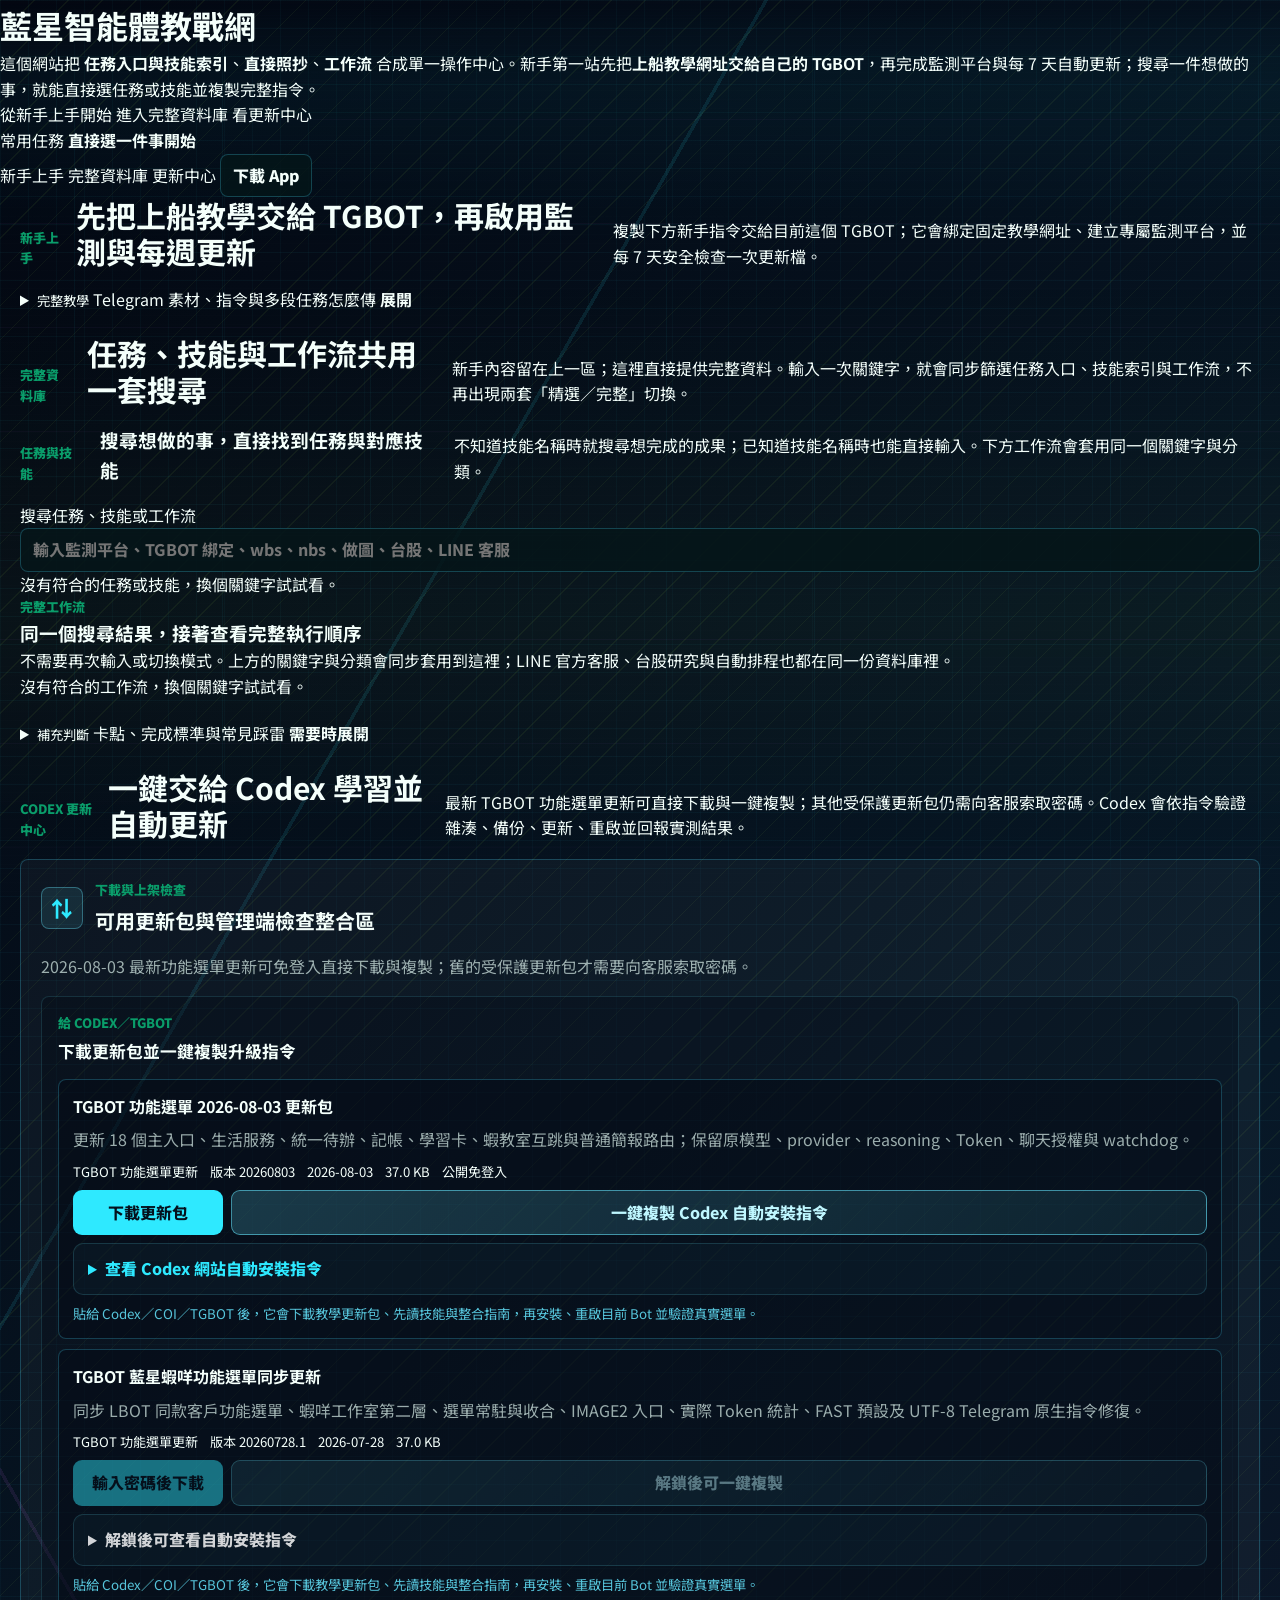
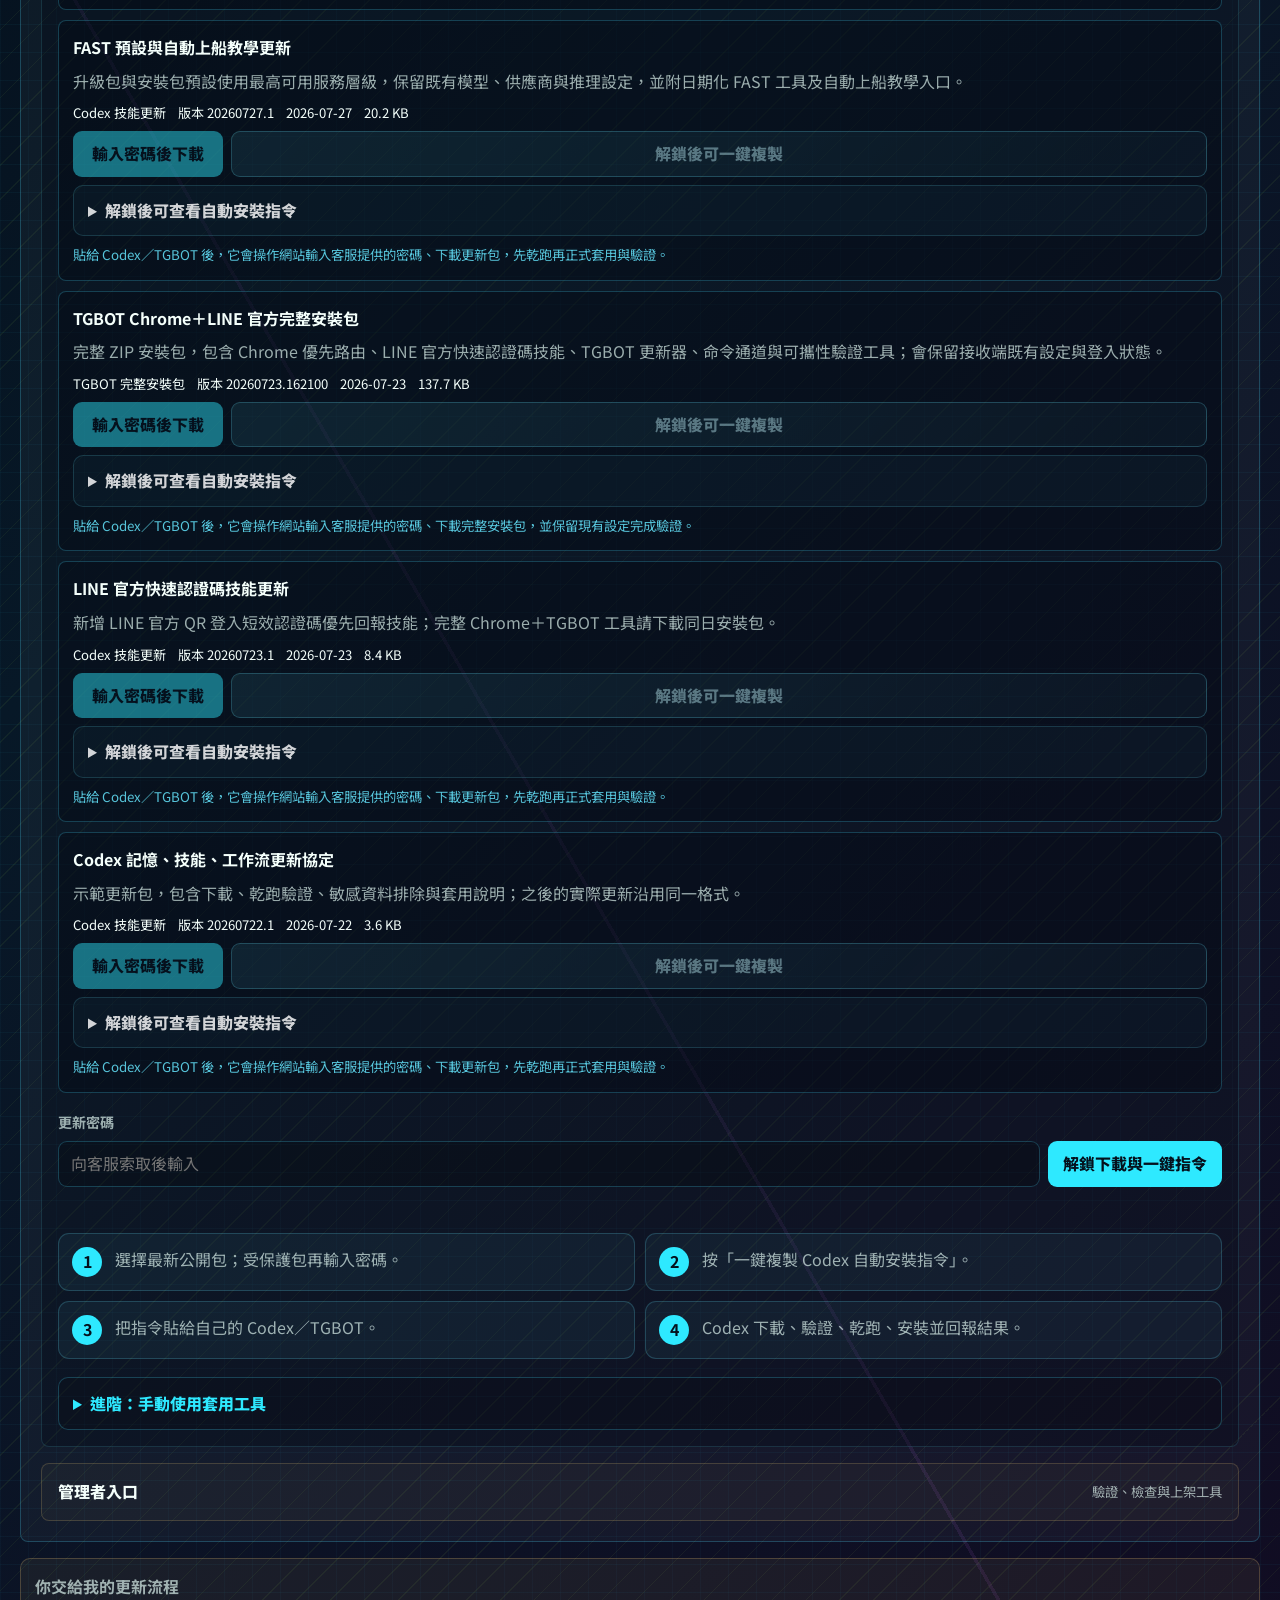
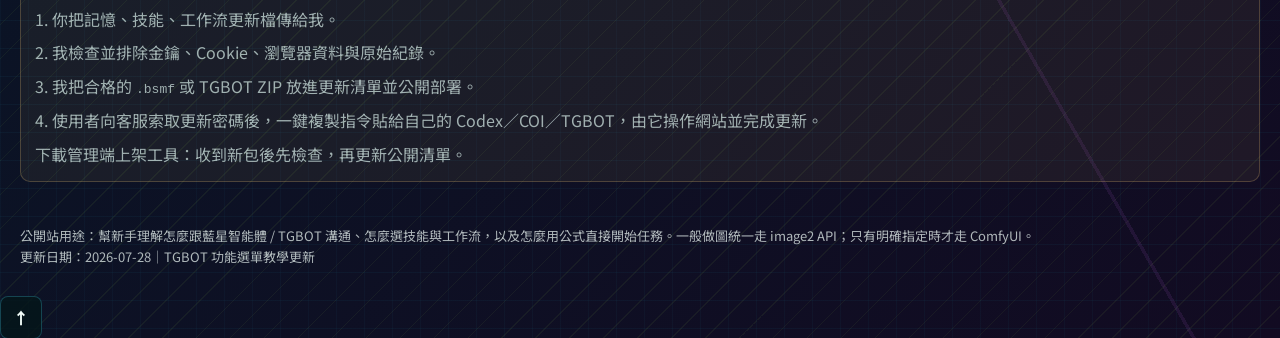
==== commit c1779c2a: "Publish 20260803 TGBOT menu update" ====
--- a/index.html
+++ b/index.html
@@ -1,287 +1,280 @@
-<!doctype html>
+<!DOCTYPE html>
 <html lang="zh-Hant">
 <head>
   <meta charset="utf-8">
   <meta name="viewport" content="width=device-width, initial-scale=1">
-  <title>AI 自動化作業儀表盤｜蝦咩 x 嵐熙</title>
-  <link rel="icon" href="data:,">
-  <link rel="stylesheet" href="styles.css?v=20260803-tgbot-menu-release">
+  <title>藍星智能體教戰網｜操作指南</title>
+  <meta
+    name="description"
+    content="給新手小白的一頁式藍星智能體技能與工作流教學站，整理主技能、核心工作流與可複製指令公式。"
+  >
+  <meta name="theme-color" content="#07111f">
+  <meta name="apple-mobile-web-app-capable" content="yes">
+  <meta name="apple-mobile-web-app-status-bar-style" content="black-translucent">
+  <meta name="apple-mobile-web-app-title" content="藍星智能體教戰網">
+  <link rel="icon" href="assets/favicon.svg" type="image/svg+xml">
+  <link rel="apple-touch-icon" href="assets/app-icon-192.svg">
+  <link rel="manifest" href="manifest.webmanifest">
+  <link rel="preconnect" href="https://fonts.googleapis.com">
+  <link rel="preconnect" href="https://fonts.gstatic.com" crossorigin>
+  <link
+    href="https://fonts.googleapis.com/css2?family=Noto+Sans+TC:wght@400;500;700;900&family=Space+Grotesk:wght@500;700&display=swap"
+    rel="stylesheet"
+  >
+  <link rel="stylesheet" href="styles.css?v=20260727-weekly-onboarding-1">
+  <link rel="stylesheet" href="update-center.css?v=20260727-fast-package-1">
 </head>
-<body data-agent-view="lanxi">
-  <div class="agent-view-switch page-agent-switch" role="tablist" aria-label="蝦咩與嵐熙切換">
-    <button type="button" data-agent-view-button="shami" role="tab" aria-selected="false" aria-pressed="false">
-      <img src="assets/shami-avatar.png" alt="" aria-hidden="true">
-      <span>TGBOT / 左列</span>
-      <b>蝦咩</b>
-    </button>
-    <button type="button" class="active" data-agent-view-button="lanxi" role="tab" aria-selected="true" aria-pressed="true">
-      <img src="assets/lanxi-avatar.png" alt="" aria-hidden="true">
-      <span>@codexmaster6726_bot</span>
-      <b>嵐熙</b>
-    </button>
+<body>
+  <div class="page-shell">
+    <header class="hero">
+      <div class="hero-copy">
+        <h1>藍星智能體教戰網</h1>
+        <p class="hero-text">
+          這個網站把 <strong>任務入口與技能索引</strong>、<strong>直接照抄</strong>、<strong>工作流</strong>
+          合成單一操作中心。新手第一站先把<strong>上船教學網址交給自己的 TGBOT</strong>，再完成監測平台與每 7 天自動更新；搜尋一件想做的事，就能直接選任務或技能並複製完整指令。
+        </p>
+        <div class="hero-actions">
+          <a href="#quick-start" class="primary-link">從新手上手開始</a>
+          <a href="#all-skills" class="secondary-link">進入完整資料庫</a>
+          <a href="#codex-updates" class="secondary-link">看更新中心</a>
+        </div>
+      </div>
+      <div class="hero-panel">
+        <div class="hero-task-launcher">
+          <span class="support-kicker">常用任務</span>
+          <strong>直接選一件事開始</strong>
+          <div class="hero-task-grid" id="heroTaskGrid"></div>
+        </div>
+      </div>
+    </header>
+
+    <nav class="top-nav" aria-label="頁面導覽">
+      <a href="#quick-start">新手上手</a>
+      <a href="#all-skills">完整資料庫</a>
+      <a href="#codex-updates">更新中心</a>
+      <button type="button" class="nav-install-button" id="openInstallApp">下載 App</button>
+    </nav>
+
+    <main>
+      <section id="quick-start" class="content-block spotlight-block">
+        <div class="section-heading">
+          <p class="eyebrow">新手上手</p>
+          <h2>先把上船教學交給 TGBOT，再啟用監測與每週更新</h2>
+          <p>複製下方新手指令交給目前這個 TGBOT；它會綁定固定教學網址、建立專屬監測平台，並每 7 天安全檢查一次更新檔。</p>
+        </div>
+        <div id="beginner-monitor-task" class="beginner-task-panel"></div>
+        <div class="spotlight-grid" id="quickStartGrid"></div>
+        <details id="tg-guide" class="quick-start-tg deep-guide">
+          <summary>
+            <span>
+              <small>完整教學</small>
+              Telegram 素材、指令與多段任務怎麼傳
+            </span>
+            <strong>展開</strong>
+          </summary>
+          <div class="deep-guide-content">
+            <div class="section-heading compact">
+              <p class="eyebrow">TG 操作</p>
+              <h3>一個任務講完整，再送下一個任務</h3>
+              <p>先選好本次素材，在同一則訊息內寫清楚任務；等目前任務收到成品、網址或明確結果後，再送第二個任務，能降低漏讀素材與交付順序錯亂。</p>
+            </div>
+            <div class="tg-send-panel" id="tgSendPanel"></div>
+            <div class="tg-guide-grid" id="tgGuideGrid"></div>
+            <div class="dialogue-grid compact-dialogue-grid" id="tgDialogueGrid"></div>
+            <div class="tg-note-panel" id="tgNotePanel"></div>
+            <div class="tg-note-panel" id="tgChunkPanel"></div>
+          </div>
+        </details>
+      </section>
+
+      <section id="all-skills" class="content-block">
+        <div class="section-heading">
+          <p class="eyebrow">完整資料庫</p>
+          <h2>任務、技能與工作流共用一套搜尋</h2>
+          <p>
+            新手內容留在上一區；這裡直接提供完整資料。輸入一次關鍵字，就會同步篩選任務入口、技能索引與工作流，不再出現兩套「精選／完整」切換。
+          </p>
+        </div>
+        <div id="command-center" class="database-command-panel command-center-block">
+          <div class="section-heading">
+            <p class="eyebrow">任務與技能</p>
+            <h3>搜尋想做的事，直接找到任務與對應技能</h3>
+            <p>不知道技能名稱時就搜尋想完成的成果；已知道技能名稱時也能直接輸入。下方工作流會套用同一個關鍵字與分類。</p>
+          </div>
+          <div class="skill-toolbar">
+            <label class="search-field" for="skillSearch">
+              <span>搜尋任務、技能或工作流</span>
+              <input id="skillSearch" type="search" placeholder="輸入監測平台、TGBOT 綁定、wbs、nbs、做圖、台股、LINE 客服">
+            </label>
+            <div class="filter-row" id="categoryFilters" aria-label="任務與技能分類篩選"></div>
+          </div>
+          <p class="database-result-summary" id="unifiedOverview" aria-live="polite"></p>
+          <div class="command-center-grid unified-center-grid" id="unifiedCenterGrid"></div>
+          <p class="empty-state" id="unifiedEmpty">沒有符合的任務或技能，換個關鍵字試試看。</p>
+        </div>
+
+        <div id="all-workflows" class="database-workflow-panel">
+          <div class="database-subheading">
+            <p class="eyebrow">完整工作流</p>
+            <h3>同一個搜尋結果，接著查看完整執行順序</h3>
+            <p>
+              不需要再次輸入或切換模式。上方的關鍵字與分類會同步套用到這裡；LINE 官方客服、台股研究與自動排程也都在同一份資料庫裡。
+            </p>
+            <p class="database-result-summary" id="workflowOverview" aria-live="polite"></p>
+          </div>
+          <div class="workflow-grid" id="workflowGrid"></div>
+          <p class="empty-state" id="workflowEmpty">沒有符合的工作流，換個關鍵字試試看。</p>
+        </div>
+      </section>
+
+      <section id="support-notes" class="content-block support-notes-block">
+        <details class="support-details">
+          <summary>
+            <span>
+              <small>補充判斷</small>
+              卡點、完成標準與常見踩雷
+            </span>
+            <strong>需要時展開</strong>
+          </summary>
+          <div class="support-grid">
+            <article class="support-card">
+              <div class="section-heading compact">
+                <p class="eyebrow">卡點判斷</p>
+                <h3>遇到問題先對照類型</h3>
+              </div>
+              <div class="error-grid" id="errorGuideGrid"></div>
+            </article>
+            <article class="support-card">
+              <div class="section-heading compact">
+                <p class="eyebrow">完成標準</p>
+                <h3>看到這些才算真的完成</h3>
+              </div>
+              <ul class="checklist" id="completionChecklist"></ul>
+            </article>
+            <article class="support-card">
+              <div class="section-heading compact">
+                <p class="eyebrow">常見踩雷</p>
+                <h3>新手最容易漏掉的幾件事</h3>
+              </div>
+              <ul class="warning-list" id="commonMistakes"></ul>
+            </article>
+          </div>
+        </details>
+      </section>
+
+      <section id="codex-updates" class="content-block update-center-block">
+        <div class="section-heading">
+          <p class="eyebrow">Codex 更新中心</p>
+          <h2>一鍵交給 Codex 學習並自動更新</h2>
+          <p>最新 TGBOT 功能選單更新可直接下載與一鍵複製；其他受保護更新包仍需向客服索取密碼。Codex 會依指令驗證雜湊、備份、更新、重啟並回報實測結果。</p>
+        </div>
+        <div class="update-center-grid">
+          <article class="update-card update-hub-card">
+            <div class="update-card-heading">
+              <span class="update-card-icon">⇅</span>
+              <div>
+                <p class="eyebrow">下載與上架檢查</p>
+                <h3>可用更新包與管理端檢查整合區</h3>
+              </div>
+            </div>
+            <p class="update-download-note">2026-08-03 最新功能選單更新可免登入直接下載與複製；舊的受保護更新包才需要向客服索取密碼。</p>
+            <div class="update-hub-layout">
+              <section class="update-subsection">
+                <div class="update-subsection-heading">
+                  <p class="eyebrow">給 Codex／TGBOT</p>
+                  <h4>下載更新包並一鍵複製升級指令</h4>
+                </div>
+                <div id="codexUpdateList" class="codex-update-list" aria-live="polite">
+                  <p class="update-loading">正在讀取更新清單……</p>
+                </div>
+                <form id="codexUpdateAccessForm" class="update-access-form">
+                  <label for="codexUpdatePassword">更新密碼</label>
+                  <div class="update-password-row">
+                    <input id="codexUpdatePassword" type="password" autocomplete="off" placeholder="向客服索取後輸入">
+                    <button type="submit" class="primary-button">解鎖下載與一鍵指令</button>
+                  </div>
+                  <p id="codexUpdateAccessStatus" class="update-status" role="status"></p>
+                </form>
+                <div class="update-tgbot-flow compact" aria-label="Codex 自動安裝使用方式">
+                  <div><strong>1</strong><span>選擇最新公開包；受保護包再輸入密碼。</span></div>
+                  <div><strong>2</strong><span>按「一鍵複製 Codex 自動安裝指令」。</span></div>
+                  <div><strong>3</strong><span>把指令貼給自己的 Codex／TGBOT。</span></div>
+                  <div><strong>4</strong><span>Codex 下載、驗證、乾跑、安裝並回報結果。</span></div>
+                </div>
+                <details class="update-advanced">
+                  <summary>進階：手動使用套用工具</summary>
+                  <p>需要自行操作時，可下載<a href="tools/apply-codex-update.mjs" download>套用工具</a>。請先加上 <code>--dry-run</code> 檢查，驗證通過後再移除 <code>--dry-run</code> 正式更新。</p>
+                </details>
+              </section>
+
+              <details class="update-manager-details">
+                <summary>
+                  <span>管理者入口</span>
+                  <small>驗證、檢查與上架工具</small>
+                </summary>
+                <section class="update-subsection update-subsection-manager">
+                  <div class="update-subsection-heading">
+                    <p class="eyebrow">給管理端</p>
+                    <h4>先驗證後檢查更新檔，再決定是否上架</h4>
+                  </div>
+                  <p>先通過管理者驗證，才能選取或拖曳 <code>.bsmf</code> 更新檔或完整 <code>.zip</code> 安裝包。檔案只會在目前瀏覽器檢查格式，不會直接寫入公開網站；正式上架仍由管理端檢查後部署。</p>
+                  <form id="codexUploadAccessForm" class="update-access-form update-upload-access-form">
+                    <label for="codexUploadPassword">管理者密碼</label>
+                    <div class="update-password-row">
+                      <input id="codexUploadPassword" type="password" inputmode="numeric" autocomplete="off" placeholder="輸入管理者密碼">
+                      <button type="submit" class="primary-button">解鎖上傳</button>
+                    </div>
+                    <p id="codexUploadAccessStatus" class="update-status" role="status">尚未解鎖，無法選取更新檔。</p>
+                  </form>
+                  <label class="update-file-drop is-locked" for="codexUpdateFile" aria-disabled="true">
+                    <input id="codexUpdateFile" type="file" accept=".bsmf,.zip,application/json,application/zip" disabled>
+                    <span id="codexUpdateDropTitle">請先輸入管理者密碼</span>
+                    <small id="codexUpdateDropHint">解鎖後可檢查格式、版本、內容清單與檔案大小</small>
+                  </label>
+                  <div id="codexUpdateFileStatus" class="update-file-status" role="status"></div>
+                </section>
+              </details>
+            </div>
+          </article>
+        </div>
+        <div class="update-publish-steps">
+          <strong>你交給我的更新流程</strong>
+          <span>1. 你把記憶、技能、工作流更新檔傳給我。</span>
+          <span>2. 我檢查並排除金鑰、Cookie、瀏覽器資料與原始紀錄。</span>
+          <span>3. 我把合格的 <code>.bsmf</code> 或 TGBOT ZIP 放進更新清單並公開部署。</span>
+          <span>4. 使用者向客服索取更新密碼後，一鍵複製指令貼給自己的 Codex／COI／TGBOT，由它操作網站並完成更新。</span>
+          <span><a href="tools/publish-codex-update.ps1" download>下載管理端上架工具</a>：收到新包後先檢查，再更新公開清單。</span>
+        </div>
+      </section>
+
+    </main>
+
+    <footer class="site-footer">
+      <p>公開站用途：幫新手理解怎麼跟藍星智能體 / TGBOT 溝通、怎麼選技能與工作流，以及怎麼用公式直接開始任務。一般做圖統一走 image2 API；只有明確指定時才走 ComfyUI。</p>
+      <p>更新日期：2026-07-28｜TGBOT 功能選單教學更新</p>
+    </footer>
   </div>
-  <div class="command-chip updated-chip top-updated-card page-top-updated" aria-label="最後更新時間">
-    <span>最後更新</span>
-    <b id="chipUpdatedAt">--</b>
+
+  <button type="button" class="back-to-top" id="backToTop" aria-label="快速回到最上面">↑</button>
+  <div class="copy-status" id="copyStatus" role="status" aria-live="polite"></div>
+
+  <div class="install-app-modal" id="installAppModal" role="dialog" aria-modal="true" aria-labelledby="installAppTitle" hidden>
+    <div class="install-app-backdrop" data-install-close></div>
+    <div class="install-app-dialog" role="document">
+      <button type="button" class="install-app-close" data-install-close aria-label="關閉下載提示">×</button>
+      <img class="install-app-icon" src="assets/app-icon-192.svg" alt="">
+      <p class="install-app-kicker">藍星智能體教戰網</p>
+      <h2 id="installAppTitle">下載 App，之後直接從主畫面開啟</h2>
+      <p class="install-app-copy">安裝後不必再找網址，手機與電腦都能像 App 一樣快速開啟。</p>
+      <div class="install-app-instructions" id="installAppInstructions" aria-live="polite"></div>
+      <div class="install-app-actions">
+        <button type="button" class="install-app-primary" id="installAppButton">下載 App</button>
+        <button type="button" class="install-app-secondary" data-install-close>暫時不要</button>
+      </div>
+    </div>
   </div>
-  <header class="topbar">
-    <div>
-      <p class="eyebrow">蝦咩 x 嵐熙 / Live Control</p>
-      <h1>AI 自動化作業儀表盤</h1>
-    </div>
-    <div class="topbar-meta">
-      <button type="button" class="theme-toggle" id="themeToggle" aria-pressed="false" title="切換深色與霓虹模式">◐</button>
-      <span>版本 2026-07-04</span>
-      <span id="localClock">讀取秒級時間</span>
-      <span>1 秒即時刷新</span>
-    </div>
-  </header>
-
-  <main>
-    <section class="status-dashboard" id="status-dashboard" aria-live="polite">
-      <span class="state-pill sr-only" id="statePill">讀取中</span>
-      <section class="active-task-banner" aria-labelledby="activeTaskScope">
-        <div class="active-task-copy">
-          <span id="activeTaskScope">蝦咩任務指令</span>
-          <strong id="activeTaskText">--</strong>
-          <p id="activeTaskDetail">Telegram 最新任務會固定放在最上方。</p>
-        </div>
-        <div class="task-control-panel" aria-label="任務功能鍵">
-          <div class="task-control-buttons">
-            <button type="button" class="control-button rescue-button" data-dashboard-action="rescue" title="嘗試恢復卡點並保留目前作業">
-              <span class="control-icon" aria-hidden="true">
-                <svg viewBox="0 0 24 24" focusable="false">
-                  <path d="M12 3l7 3v5c0 4.7-2.9 8.4-7 10-4.1-1.6-7-5.3-7-10V6l7-3z"></path>
-                  <path d="M8.4 12.1l2.2 2.2 5-5"></path>
-                </svg>
-              </span><b>救援嵐熙</b>
-            </button>
-            <button type="button" class="control-button stop-button" data-dashboard-action="force-stop" title="強制停止儀表板自動升級排程">
-              <span class="control-icon" aria-hidden="true">
-                <svg viewBox="0 0 24 24" focusable="false">
-                  <path d="M7.8 3h8.4L21 7.8v8.4L16.2 21H7.8L3 16.2V7.8L7.8 3z"></path>
-                  <path d="M8 8l8 8M16 8l-8 8"></path>
-                </svg>
-              </span><b>停止嵐熙</b>
-            </button>
-            <button type="button" id="refreshStatus" class="control-button sync-control-button" aria-describedby="refreshFeedback" title="立即同步本機即時狀態">
-              <span class="refresh-icon" aria-hidden="true">
-                <svg viewBox="0 0 24 24" focusable="false">
-                  <path d="M21 12a9 9 0 0 1-15.3 6.4"></path>
-                  <path d="M3 12A9 9 0 0 1 18.3 5.6"></path>
-                  <path d="M18 2v4h-4"></path>
-                  <path d="M6 22v-4h4"></path>
-                </svg>
-              </span>
-              <b class="refresh-label">重新同步</b>
-              <div class="effect-layer" id="refreshEffectLayer" aria-hidden="true"></div>
-            </button>
-          </div>
-          <small class="refresh-feedback" id="refreshFeedback">每 1 秒自動同步。</small>
-          <small class="action-feedback" id="actionFeedback" aria-live="polite">功能鍵待命。</small>
-        </div>
-      </section>
-
-      <div class="assistant-stage" aria-label="蝦咩與嵐熙助手圖片">
-        <article class="assistant-portrait shami-portrait">
-          <img src="assets/shami-avatar.png" alt="蝦咩 AI 助手圖片">
-          <div><span>TGBOT</span><b>蝦咩</b></div>
-        </article>
-        <div class="assistant-core-copy">
-          <span>AI 智能助手</span>
-          <strong>自動化作業系統</strong>
-          <p>智能守護 · 永不中斷</p>
-        </div>
-        <article class="assistant-portrait lanxi-portrait">
-          <img src="assets/lanxi-avatar.png" alt="嵐熙 AI 助手圖片">
-          <div><span>@codexmaster6726_bot</span><b>嵐熙</b></div>
-        </article>
-      </div>
-
-      <div class="command-strip" aria-label="總覽狀態">
-        <div class="command-chip shami-chip"><span>蝦咩狀態</span><b id="chipShamiStatus">讀取中</b></div>
-        <div class="command-chip lanxi-chip"><span>嵐熙狀態</span><b id="chipLanxiStatus">讀取中</b></div>
-        <div class="command-chip skill-chip"><span>技能包</span><b id="chipSkillStatus">80 個已載入</b><small id="chipSkillDetail">等待清單渲染</small></div>
-        <div class="command-chip task-chip shami-task-chip"><span>蝦咩任務</span><b id="chipCurrentTask">同步中</b></div>
-        <div class="command-chip task-chip lanxi-task-chip"><span>嵐熙任務</span><b id="chipLanxiTask">同步中</b></div>
-      </div>
-
-      <div class="ai-metrics">
-        <article class="energy-ring-card">
-          <div class="energy-ring" id="energyRing" style="--energy: 72"><span id="energyValue">72%</span></div>
-          <div><span>系統活躍度</span><b id="energyLabel">穩定運作</b><p>依任務、心跳、OpenClaw 與資料來源綜合估算。</p></div>
-        </article>
-        <article class="micro-panel"><span>資訊層級</span><b>重點優先</b><p>主要狀態放大，技術細節保留在監控明細。</p></article>
-      </div>
-
-      <div class="signal-ribbon" aria-hidden="true"><span></span><span></span><span></span><span></span><span></span></div>
-
-      <div class="dashboard-live-layout">
-        <section class="agent-status-column shami-column" aria-labelledby="shamiColumnTitle">
-          <div class="column-heading"><p class="eyebrow">TGBOT / 左列</p><h3 id="shamiColumnTitle">蝦咩</h3></div>
-          <div class="agent-slot" id="shamiAgent"></div>
-          <div class="dashboard-grid actor-grid">
-            <article class="status-card primary-status"><span>蝦咩任務狀態</span><strong id="statusLabel">讀取中</strong><p id="statusHeadline">正在讀取本機即時狀態。</p></article>
-            <article class="status-card"><span>今日 token</span><strong id="todayTokens">--</strong><p id="tokenSource">等待統計來源。</p></article>
-          </div>
-          <div class="monitor-panel">
-            <div class="monitor-panel-head"><p class="eyebrow">Shami Monitoring</p><h3>蝦咩監控</h3></div>
-            <div class="monitor-grid compact actor-monitor-grid" id="shamiMonitorGrid"></div>
-          </div>
-          <div class="dashboard-footer column-footer"><div class="mini-list" id="deliverableList"></div></div>
-        </section>
-
-        <section class="agent-status-column lanxi-column" aria-labelledby="lanxiColumnTitle">
-          <div class="column-heading"><p class="eyebrow">OpenClaw / @codexmaster6726_bot</p><h3 id="lanxiColumnTitle">嵐熙</h3></div>
-          <div class="agent-slot" id="lanxiAgent"></div>
-          <div class="dashboard-grid actor-grid">
-            <article class="status-card primary-status lanxi-primary-status"><span>嵐熙自動化狀態</span><strong id="openclawStatusLabel">讀取中</strong><p id="openclawStatusDetail">正在讀取 OpenClaw / 嵐熙 bot 狀態。</p></article>
-            <article class="status-card blocker-status"><span>目前卡點</span><strong id="blockerText">讀取中</strong><p id="nextAction">等待同步資料。</p></article>
-            <article class="status-card"><span>最新檢查</span><strong id="liveAge">--</strong><p><span id="updatedAt">--</span><br><span id="refreshNote">頁面每秒重新讀取狀態資料。</span></p></article>
-          </div>
-          <div class="monitor-panel">
-            <div class="monitor-panel-head"><p class="eyebrow">Lanxi Monitoring</p><h3>嵐熙監控</h3></div>
-            <div class="monitor-grid compact actor-monitor-grid" id="lanxiMonitorGrid"></div>
-          </div>
-        </section>
-      </div>
-    </section>
-
-    <section class="overview" id="overview">
-      <div class="overview-copy">
-        <p class="eyebrow">Owner Map</p>
-        <h2>把蝦咩任務、嵐熙任務、監控項目與技能入口整合在同一頁</h2>
-        <p>這個儀表板聚焦主人要看的操作資訊：蝦咩 TGBOT 任務、嵐熙 OpenClaw 任務、目前卡點、監控項目、技能包能力與常用 SOP。</p>
-        <div class="quick-actions" aria-label="主要區塊">
-          <a href="#monitoring">監控項目</a><a href="#all-skills">TGBOT 更新包</a><a href="#skills">技能包</a><a href="#sop-library">SOP</a><a href="#daily-timeline">今日時間軸</a>
-        </div>
-      </div>
-      <div class="stat-grid" id="statGrid"></div>
-    </section>
-
-    <section id="completed" class="content-section">
-      <div class="section-heading"><div><p class="eyebrow">Updated</p><h2>本次儀表板更新</h2></div><span class="status done">已套用</span></div>
-      <div class="item-grid" id="completedGrid"></div>
-    </section>
-
-    <section id="daily-timeline" class="content-section timeline-console">
-      <div class="section-heading"><div><p class="eyebrow">Today Flow</p><h2>今日任務時間軸</h2></div><span class="status watch">即時整理</span></div>
-      <div class="today-flow" id="todayFlow">
-        <article><time>收到</time><b>Telegram 指令</b><p>讀取最新需求與畫面狀態。</p></article>
-        <article><time>處理</time><b>本機修改</b><p>更新版面、狀態與互動功能。</p></article>
-        <article><time>驗證</time><b>手機 / 桌機檢查</b><p>確認左右欄、文字與科技視覺不溢出。</p></article>
-        <article><time>公開</time><b>GitHub Pages</b><p>推送後確認公開網址生效。</p></article>
-      </div>
-    </section>
-
-    <section id="monitoring" class="content-section">
-      <div class="section-heading"><div><p class="eyebrow">Monitoring Detail</p><h2>監控項目狀態</h2></div><span class="status watch">秒級刷新</span></div>
-      <div class="monitor-section-columns">
-        <section class="monitor-section-column shami-monitor-section"><div class="mini-section-title"><p class="eyebrow">TGBOT / 左列</p><h3>蝦咩狀態</h3></div><div class="monitor-grid detail" id="shamiMonitorSectionGrid"></div></section>
-        <section class="monitor-section-column lanxi-monitor-section"><div class="mini-section-title"><p class="eyebrow">OpenClaw / @codexmaster6726_bot</p><h3>嵐熙狀態</h3></div><div class="monitor-grid detail" id="lanxiMonitorSectionGrid"></div></section>
-      </div>
-    </section>
-
-    <section id="all-skills" class="content-section menu-release-section">
-      <div class="section-heading">
-        <div><p class="eyebrow">TGBOT Menu Update</p><h2>TGBOT 功能選單更新包</h2></div>
-        <span class="status done">2026.08.03</span>
-      </div>
-      <div class="menu-release-layout">
-        <div class="menu-release-copy">
-          <h3>既有 TGBOT 一鍵更新</h3>
-          <p>更新目前 18 個主入口、生活服務、統一待辦、記帳、學習卡與蝦教室互跳；套用前會檢查五個掛鉤、備份舊模組並執行 7 項測試。</p>
-          <ul>
-            <li>只更新已完成選單接線的藍星相容 TGBOT</li>
-            <li>保留原模型、provider、reasoning、Token 與聊天授權</li>
-            <li>內含復原腳本、完整安裝指南、轉交訊息與 SHA-256</li>
-          </ul>
-        </div>
-        <div class="menu-release-action">
-          <span>版本</span>
-          <strong>2026.08.03</strong>
-          <small>ZIP · 先解壓並閱讀安裝指南</small>
-          <a class="menu-download-button" href="downloads/TGBOT_menu_update_20260803.zip" download>下載更新包</a>
-        </div>
-      </div>
-      <div class="codex-learning-panel">
-        <div class="codex-learning-heading">
-          <div>
-            <p class="eyebrow">Codex One-Click Learning</p>
-            <h3>讓其他 Codex 自動學習並更新</h3>
-          </div>
-          <span class="status done">公開免登入</span>
-        </div>
-        <ol class="codex-learning-steps">
-          <li>在目標電腦開啟本頁。</li>
-          <li>按「一鍵複製給 Codex」。</li>
-          <li>貼到 Codex，讓它下載、更新、重啟並驗證。</li>
-        </ol>
-        <pre id="codexUpdatePrompt" class="codex-update-prompt" tabindex="0">請替這台電腦的既有 TGBOT 學習並套用「TGBOT 功能選單更新包 20260803」。
-
-更新包：https://ohyagan-crypto.github.io/owner-work-map-website/downloads/TGBOT_menu_update_20260803.zip
-教學頁：https://ohyagan-crypto.github.io/owner-work-map-website/#all-skills
-
-請依序完成：
-1. 下載並解壓 ZIP，先完整讀取 INSTALL_FOR_OTHER_CODEX_20260803.md。
-2. 確認既有 Bot 已接好 telegram_studio_menu 的五個掛鉤；若缺少掛鉤，停止更新並明確回報需要改用全新安裝包。
-3. 在解壓目錄執行：powershell -ExecutionPolicy Bypass -File ".\APPLY_MENU_UPDATE_20260803.ps1" -BotDirectory "C:\Users\目前使用者名稱\tg-openai-bot"
-4. 必須保留目前的 model、provider、reasoning、Token、聊天授權與 watchdog；不得改用其他 Bot 的設定。只把 Codex CLI 的 service_tier 正規化為唯一一列頂層 service_tier = "fast"。
-5. 完成後重啟該 TGBOT，驗證 getMe 成功、只有一個 Bot Python PID、heartbeat 新鮮且沒有近期啟動錯誤。
-6. 實測功能選單 18 個入口、生活服務、統一待辦、記帳、學習卡、蝦教室互跳與普通簡報路由；「製作簡報」不得誤進 NBS，只有明確 NBS／NotebookLM 才走 NBS。
-7. 回覆更新目標、備份位置、編譯與 7 項測試結果、service_tier 驗證、模型設定未變、重啟健康狀態與入口實測摘要。
-
-安全規則：不可顯示或上傳 Token、cookie、密碼、chat_id、.env、瀏覽器憑證、raw log 或內部 debug；失敗時保留原檔並回報具體卡點，不可留下半套修改。</pre>
-        <div class="codex-learning-actions">
-          <button id="copyCodexUpdatePrompt" class="codex-copy-button" type="button" aria-describedby="codexCopyStatus">一鍵複製給 Codex</button>
-          <span id="codexCopyStatus" class="codex-copy-status" role="status" aria-live="polite">可直接貼到其他 Codex 執行。</span>
-        </div>
-      </div>
-    </section>
-
-    <section id="skills" class="content-section skill-section">
-      <div class="section-heading"><div><p class="eyebrow">Skill Packages</p><h2>技能包分類總覽與精簡入口</h2></div><span class="status done">已整理</span></div>
-      <div class="skill-control-bar">
-        <label class="skill-search-field" for="skillSearch">
-          <span>搜尋技能</span>
-          <input id="skillSearch" type="search" placeholder="輸入技能、功能、場景">
-        </label>
-        <div class="skill-view-meta" id="skillViewMeta"></div>
-      </div>
-      <div class="skill-layout">
-        <aside class="skill-sidebar" aria-label="技能包分類與統計">
-          <div class="skill-summary" id="skillSummary"></div>
-          <div class="skill-filter-panel">
-            <div class="mini-section-title"><p class="eyebrow">Categories</p><h3>分類</h3></div>
-            <div class="skill-filters" id="skillFilters"></div>
-          </div>
-        </aside>
-        <div class="skill-main">
-          <div class="skill-group-overview" id="skillGroupOverview"></div>
-          <div class="skill-card-grid" id="skillCards"></div>
-          <div class="skill-empty" id="skillEmpty">沒有符合的技能包</div>
-        </div>
-      </div>
-      <details class="skill-table-disclosure">
-        <summary>完整表格</summary>
-        <div class="table-shell"><table><thead><tr><th>技能包</th><th>分類</th><th>功能</th><th>使用場景</th><th>觸發 / 備註</th></tr></thead><tbody id="skillTable"></tbody></table></div>
-      </details>
-    </section>
-
-    <section id="sop-library" class="content-section">
-      <div class="section-heading"><div><p class="eyebrow">SOP Library</p><h2>任務回覆與狀態 SOP</h2></div><span class="status done">可追蹤</span></div>
-      <div class="sop-grid" id="sopGrid"></div>
-    </section>
-
-    <section id="timeline" class="content-section">
-      <div class="section-heading"><div><p class="eyebrow">Log</p><h2>修改紀錄</h2></div><span class="status watch">持續同步</span></div>
-      <div class="timeline" id="timelineList"></div>
-    </section>
-  </main>
-
-  <footer><span>資料來源：本機技能索引、記憶索引、Codex 心跳、Telegram 任務狀態、OpenClaw 摘要與 GitHub Pages 快照。</span></footer>
-
-  <script src="live-status-config.js?v=20260704-180800-control-fix"></script>
-  <script src="app.js?v=20260803-tgbot-copy"></script>
+
+  <script src="app.js?v=20260727-weekly-onboarding-1"></script>
+  <script src="update-center.js?v=20260803-menu-update-1"></script>
 </body>
 </html>
--- a/update-center.css
+++ b/update-center.css
@@ -0,0 +1,325 @@
+.update-center-block {
+  position: relative;
+  overflow: hidden;
+}
+
+.update-center-grid {
+  display: grid;
+  grid-template-columns: 1fr;
+  gap: 16px;
+}
+
+.update-card {
+  min-width: 0;
+  padding: 20px;
+  border: 1px solid var(--line);
+  border-radius: 8px;
+  background: rgba(255, 255, 255, 0.035);
+}
+
+.update-hub-layout {
+  display: grid;
+  grid-template-columns: 1fr;
+  gap: 16px;
+  align-items: start;
+}
+
+.update-subsection {
+  min-width: 0;
+  padding: 16px;
+  border: 1px solid rgba(103, 231, 255, 0.14);
+  border-radius: 8px;
+  background: rgba(3, 10, 20, 0.28);
+}
+
+.update-subsection-heading {
+  margin-bottom: 14px;
+}
+
+.update-subsection-heading h4 {
+  margin: 0;
+  font-size: 1.05rem;
+}
+
+.update-subsection-heading .eyebrow {
+  margin-bottom: 4px;
+}
+
+.update-subsection-manager {
+  border: 0;
+  border-top: 1px solid rgba(255, 209, 125, 0.16);
+  border-radius: 0;
+  background: transparent;
+}
+
+.update-manager-details {
+  border: 1px solid rgba(255, 209, 125, 0.18);
+  border-radius: 8px;
+  background: rgba(255, 209, 125, 0.035);
+}
+
+.update-manager-details > summary {
+  display: flex;
+  align-items: center;
+  justify-content: space-between;
+  gap: 12px;
+  padding: 15px 16px;
+  cursor: pointer;
+  list-style: none;
+}
+
+.update-manager-details > summary::-webkit-details-marker {
+  display: none;
+}
+
+.update-manager-details > summary span {
+  color: var(--gold);
+  font-weight: 800;
+}
+
+.update-manager-details > summary small {
+  color: var(--muted);
+}
+
+.update-manager-details[open] > summary {
+  border-bottom: 1px solid rgba(255, 209, 125, 0.16);
+}
+
+.update-card-heading {
+  display: flex;
+  align-items: center;
+  gap: 12px;
+  margin-bottom: 16px;
+}
+
+.update-card-heading h3 { margin: 0; font-size: 1.25rem; }
+.update-card-heading .eyebrow { margin-bottom: 4px; }
+.update-download-note {
+  margin: 0 0 16px;
+  color: var(--muted);
+  line-height: 1.7;
+}
+
+.update-card-icon {
+  display: grid;
+  flex: 0 0 42px;
+  width: 42px;
+  height: 42px;
+  place-items: center;
+  border: 1px solid rgba(103, 231, 255, 0.35);
+  border-radius: 8px;
+  background: rgba(103, 231, 255, 0.1);
+  color: var(--cyan);
+  font-size: 1.35rem;
+  font-weight: 900;
+}
+
+.codex-update-list { display: grid; gap: 10px; margin-bottom: 18px; }
+
+.codex-update-item {
+  display: grid;
+  gap: 8px;
+  padding: 14px;
+  border: 1px solid var(--line);
+  border-radius: 8px;
+  background: rgba(3, 10, 20, 0.38);
+}
+
+.codex-update-item strong { color: var(--text); }
+.codex-update-item p, .codex-update-item small { margin: 0; color: var(--muted); line-height: 1.6; }
+.codex-update-item .update-tgbot-hint { color: rgba(103, 231, 255, 0.84); }
+
+.codex-update-meta { display: flex; flex-wrap: wrap; gap: 8px 12px; color: var(--gold); font-size: 0.82rem; }
+
+.update-download-button, .primary-button {
+  min-height: 42px;
+  padding: 9px 14px;
+  border: 1px solid transparent;
+  border-radius: 9px;
+  background: var(--cyan);
+  color: #04111d;
+  font: inherit;
+  font-weight: 800;
+  cursor: pointer;
+}
+
+.update-download-button:disabled { cursor: not-allowed; opacity: 0.45; }
+.update-access-form { display: grid; gap: 8px; }
+.update-access-form label { color: var(--muted); font-size: 0.88rem; font-weight: 700; }
+.update-upload-access-form { margin: 16px 0; }
+
+.update-password-row { display: grid; grid-template-columns: minmax(0, 1fr) auto; gap: 8px; }
+
+.update-password-row input {
+  min-width: 0;
+  min-height: 42px;
+  padding: 9px 12px;
+  border: 1px solid var(--line);
+  border-radius: 9px;
+  background: rgba(0, 0, 0, 0.2);
+  color: var(--text);
+  font: inherit;
+}
+
+.update-status, .update-file-status { min-height: 1.4em; margin: 0; color: var(--gold); font-size: 0.88rem; }
+
+.update-file-drop {
+  display: grid;
+  gap: 6px;
+  place-items: center;
+  min-height: 132px;
+  padding: 18px;
+  border: 1px dashed rgba(103, 231, 255, 0.5);
+  border-radius: 12px;
+  background: rgba(103, 231, 255, 0.06);
+  color: var(--text);
+  text-align: center;
+  cursor: pointer;
+}
+
+.update-file-drop.is-dragging, .update-file-drop:hover { background: rgba(103, 231, 255, 0.12); }
+
+.update-file-drop.is-locked {
+  border-color: rgba(255, 255, 255, 0.16);
+  background: rgba(255, 255, 255, 0.025);
+  color: var(--muted);
+  cursor: not-allowed;
+  opacity: 0.72;
+}
+
+.update-file-drop.is-locked:hover { background: rgba(255, 255, 255, 0.025); }
+
+.update-file-drop input {
+  position: absolute;
+  width: 1px;
+  height: 1px;
+  overflow: hidden;
+  clip: rect(0 0 0 0);
+  white-space: nowrap;
+}
+
+.update-file-drop small { color: var(--muted); }
+
+.update-command {
+  overflow-x: auto;
+  margin: 14px 0;
+  padding: 14px;
+  border: 1px solid var(--line);
+  border-radius: 10px;
+  background: rgba(0, 0, 0, 0.28);
+  color: var(--cyan);
+  font: 0.88rem/1.65 Consolas, "Cascadia Code", monospace;
+  white-space: pre-wrap;
+  word-break: break-word;
+}
+
+.update-loading { margin: 0; color: var(--muted); }
+
+.update-command-preview {
+  border: 1px solid rgba(103, 231, 255, 0.16);
+  border-radius: 10px;
+  background: rgba(103, 231, 255, 0.04);
+}
+
+.update-command-preview summary {
+  padding: 12px 14px;
+  color: rgba(255, 255, 255, 0.82);
+  font-weight: 800;
+  cursor: pointer;
+}
+
+.update-command-preview.is-ready summary {
+  color: var(--cyan);
+}
+
+.update-command-preview[open] summary {
+  border-bottom: 1px solid rgba(103, 231, 255, 0.16);
+}
+
+.update-command-preview .update-command {
+  margin: 0;
+  border: 0;
+  border-radius: 0 0 10px 10px;
+  background: rgba(0, 0, 0, 0.22);
+}
+
+@media (max-width: 720px) {
+  .update-center-grid { grid-template-columns: 1fr; }
+  .update-hub-layout { grid-template-columns: 1fr; }
+  .update-password-row { grid-template-columns: 1fr; }
+}
+
+.update-command-button {
+  flex: 1 1 280px;
+  min-height: 42px;
+  padding: 9px 14px;
+  border: 1px solid rgba(103, 231, 255, 0.55);
+  border-radius: 9px;
+  background: linear-gradient(135deg, rgba(103, 231, 255, 0.2), rgba(103, 231, 255, 0.08));
+  color: #bff7ff;
+  font: inherit;
+  font-weight: 800;
+  cursor: pointer;
+}
+.update-command-button:disabled { cursor: not-allowed; opacity: 0.45; }
+.update-command-button:not(:disabled):hover { transform: translateY(-1px); border-color: var(--cyan); }
+.update-action-row { display: flex; flex-wrap: wrap; gap: 8px; align-items: stretch; }
+.update-action-row .update-download-button { flex: 0 1 150px; }
+.update-tgbot-flow {
+  display: grid;
+  grid-template-columns: repeat(4, minmax(0, 1fr));
+  gap: 10px;
+  margin: 18px 0;
+}
+
+.update-tgbot-flow.compact {
+  grid-template-columns: repeat(2, minmax(0, 1fr));
+}
+.update-tgbot-flow > div {
+  display: grid;
+  grid-template-columns: 34px minmax(0, 1fr);
+  gap: 9px;
+  align-items: start;
+  min-width: 0;
+  padding: 13px;
+  border: 1px solid rgba(103, 231, 255, 0.2);
+  border-radius: 11px;
+  background: rgba(103, 231, 255, 0.055);
+  color: var(--muted);
+  line-height: 1.6;
+}
+.update-tgbot-flow strong {
+  display: grid;
+  width: 30px;
+  height: 30px;
+  place-items: center;
+  border-radius: 50%;
+  background: var(--cyan);
+  color: #04111d;
+}
+.update-advanced {
+  margin-top: 14px;
+  padding: 13px 14px;
+  border: 1px solid var(--line);
+  border-radius: 10px;
+  background: rgba(0, 0, 0, 0.14);
+  color: var(--muted);
+}
+.update-advanced summary { color: var(--cyan); font-weight: 800; cursor: pointer; }
+.update-advanced p { margin: 10px 0 0; line-height: 1.7; }
+.update-publish-steps {
+  display: grid;
+  gap: 7px;
+  margin-top: 16px;
+  padding: 14px;
+  border: 1px solid rgba(255, 209, 125, 0.22);
+  border-radius: 10px;
+  background: rgba(255, 209, 125, 0.06);
+  color: var(--muted);
+  line-height: 1.65;
+}
+.update-publish-steps strong { color: var(--gold); }
+@media (max-width: 720px) {
+  .update-action-row > button { width: 100%; }
+  .update-tgbot-flow { grid-template-columns: 1fr; }
+}
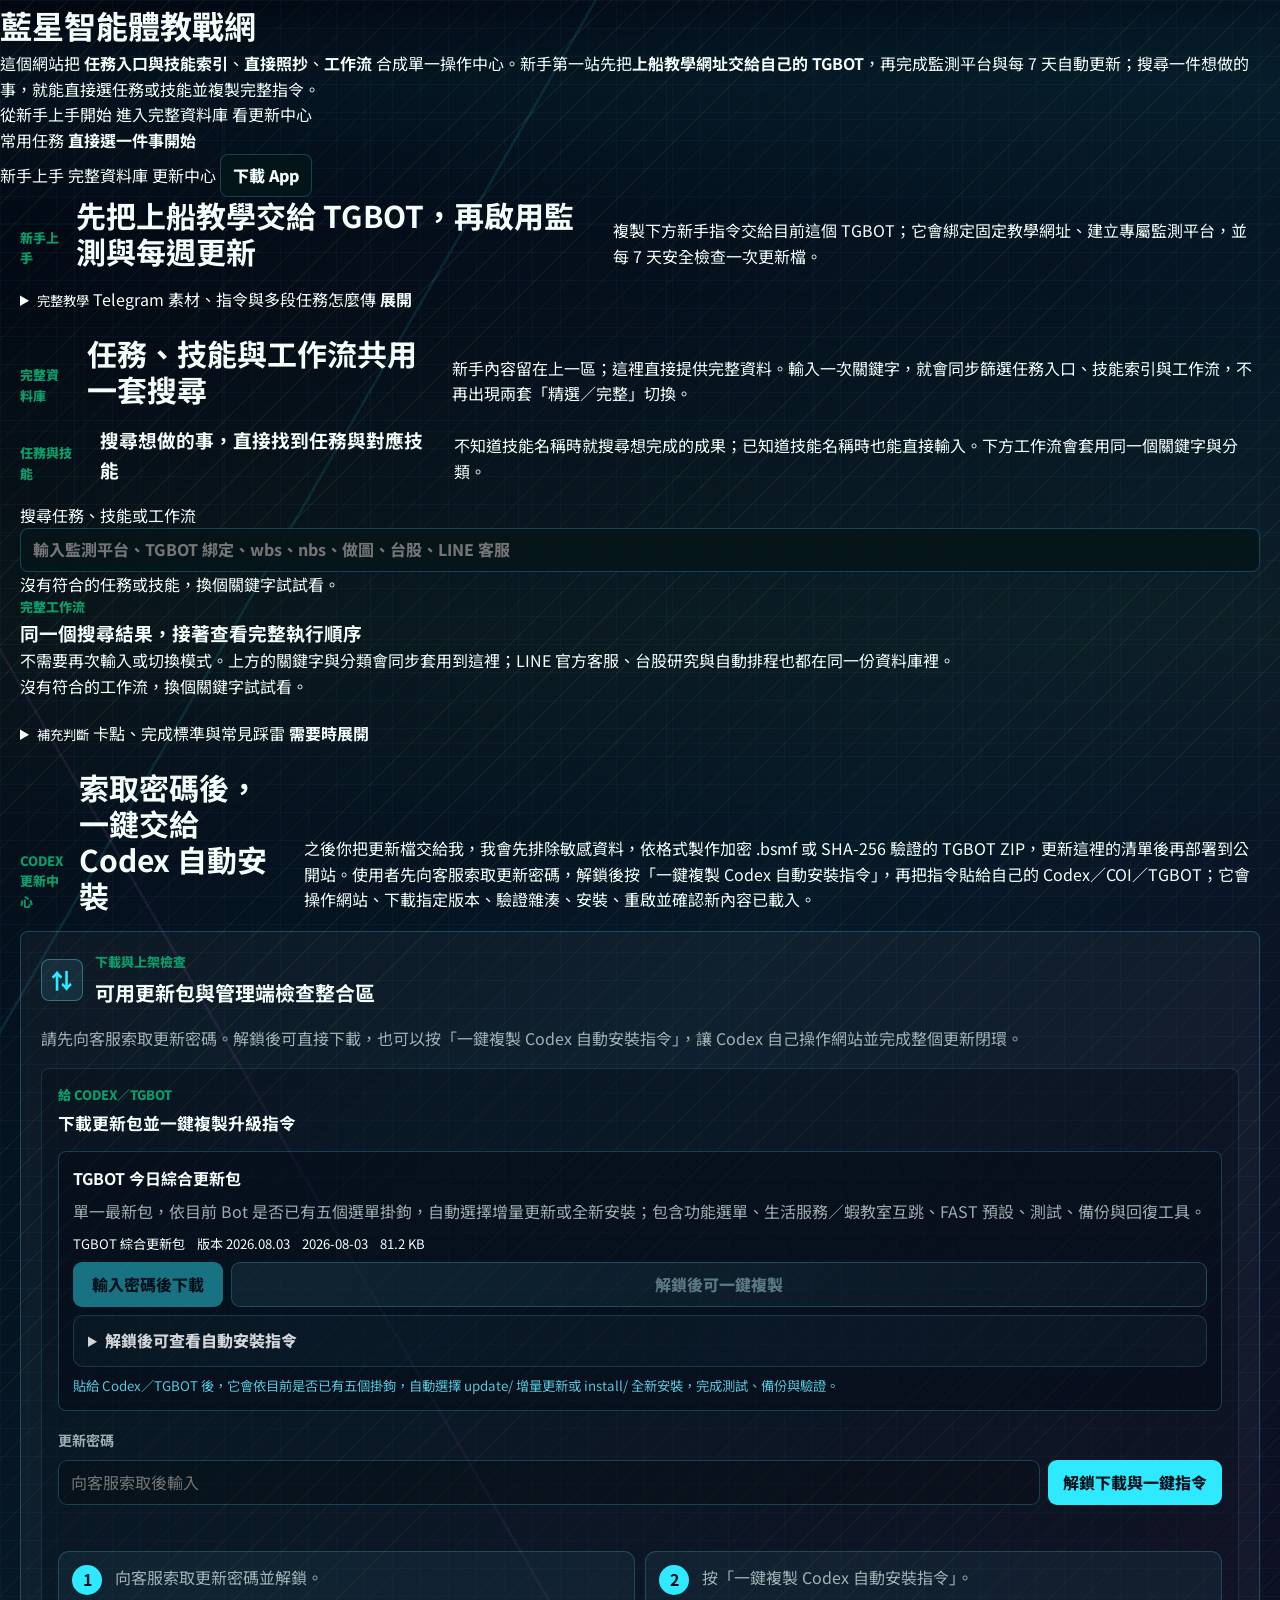
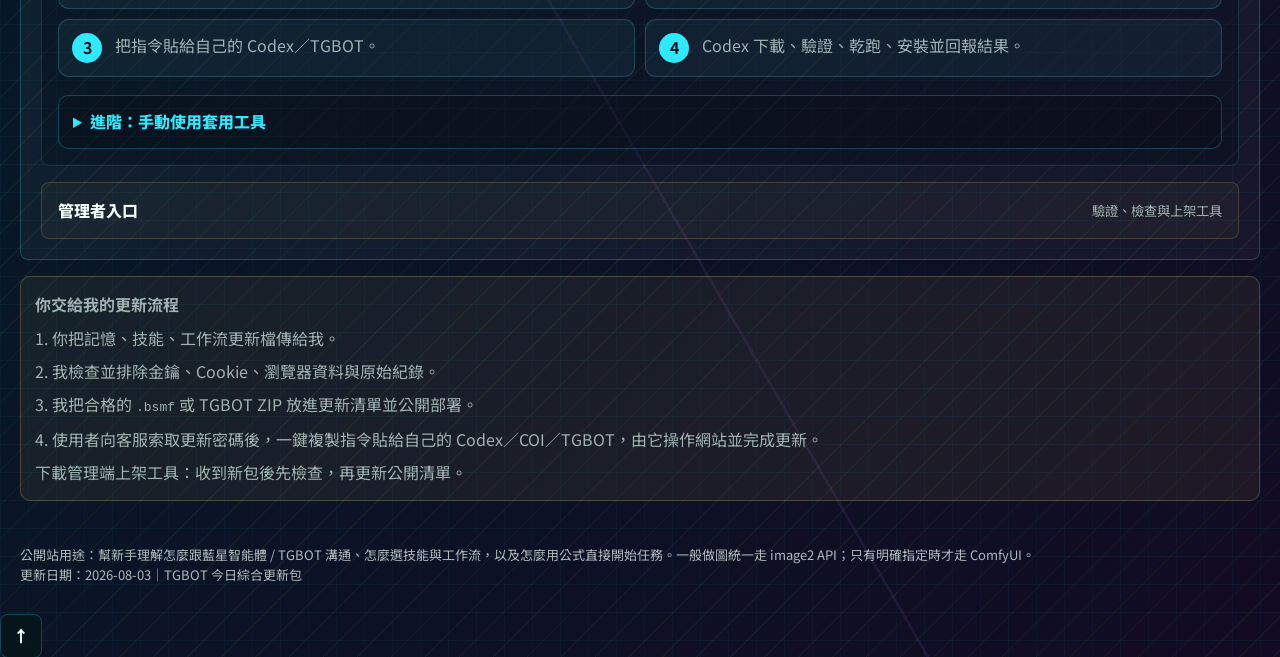
==== commit 64a97f53: "Publish comprehensive TGBOT update 20260803" ====
--- a/index.html
+++ b/index.html
@@ -21,8 +21,8 @@
     href="https://fonts.googleapis.com/css2?family=Noto+Sans+TC:wght@400;500;700;900&family=Space+Grotesk:wght@500;700&display=swap"
     rel="stylesheet"
   >
-  <link rel="stylesheet" href="styles.css?v=20260727-weekly-onboarding-1">
-  <link rel="stylesheet" href="update-center.css?v=20260727-fast-package-1">
+  <link rel="stylesheet" href="styles.css?v=20260803-comprehensive-update-1">
+  <link rel="stylesheet" href="update-center.css?v=20260803-comprehensive-update-1">
 </head>
 <body>
   <div class="page-shell">
@@ -165,8 +165,8 @@
       <section id="codex-updates" class="content-block update-center-block">
         <div class="section-heading">
           <p class="eyebrow">Codex 更新中心</p>
-          <h2>一鍵交給 Codex 學習並自動更新</h2>
-          <p>最新 TGBOT 功能選單更新可直接下載與一鍵複製；其他受保護更新包仍需向客服索取密碼。Codex 會依指令驗證雜湊、備份、更新、重啟並回報實測結果。</p>
+          <h2>索取密碼後，一鍵交給 Codex 自動安裝</h2>
+          <p>之後你把更新檔交給我，我會先排除敏感資料，依格式製作加密 .bsmf 或 SHA-256 驗證的 TGBOT ZIP，更新這裡的清單後再部署到公開站。使用者先向客服索取更新密碼，解鎖後按「一鍵複製 Codex 自動安裝指令」，再把指令貼給自己的 Codex／COI／TGBOT；它會操作網站、下載指定版本、驗證雜湊、安裝、重啟並確認新內容已載入。</p>
         </div>
         <div class="update-center-grid">
           <article class="update-card update-hub-card">
@@ -177,7 +177,7 @@
                 <h3>可用更新包與管理端檢查整合區</h3>
               </div>
             </div>
-            <p class="update-download-note">2026-08-03 最新功能選單更新可免登入直接下載與複製；舊的受保護更新包才需要向客服索取密碼。</p>
+            <p class="update-download-note">請先向客服索取更新密碼。解鎖後可直接下載，也可以按「一鍵複製 Codex 自動安裝指令」，讓 Codex 自己操作網站並完成整個更新閉環。</p>
             <div class="update-hub-layout">
               <section class="update-subsection">
                 <div class="update-subsection-heading">
@@ -196,7 +196,7 @@
                   <p id="codexUpdateAccessStatus" class="update-status" role="status"></p>
                 </form>
                 <div class="update-tgbot-flow compact" aria-label="Codex 自動安裝使用方式">
-                  <div><strong>1</strong><span>選擇最新公開包；受保護包再輸入密碼。</span></div>
+                  <div><strong>1</strong><span>向客服索取更新密碼並解鎖。</span></div>
                   <div><strong>2</strong><span>按「一鍵複製 Codex 自動安裝指令」。</span></div>
                   <div><strong>3</strong><span>把指令貼給自己的 Codex／TGBOT。</span></div>
                   <div><strong>4</strong><span>Codex 下載、驗證、乾跑、安裝並回報結果。</span></div>
@@ -251,7 +251,7 @@
 
     <footer class="site-footer">
       <p>公開站用途：幫新手理解怎麼跟藍星智能體 / TGBOT 溝通、怎麼選技能與工作流，以及怎麼用公式直接開始任務。一般做圖統一走 image2 API；只有明確指定時才走 ComfyUI。</p>
-      <p>更新日期：2026-07-28｜TGBOT 功能選單教學更新</p>
+      <p>更新日期：2026-08-03｜TGBOT 今日綜合更新包</p>
     </footer>
   </div>
 
@@ -274,7 +274,7 @@
     </div>
   </div>
 
-  <script src="app.js?v=20260727-weekly-onboarding-1"></script>
-  <script src="update-center.js?v=20260803-menu-update-1"></script>
+  <script src="app.js?v=20260803-comprehensive-update-1"></script>
+  <script src="update-center.js?v=20260803-comprehensive-update-1"></script>
 </body>
 </html>
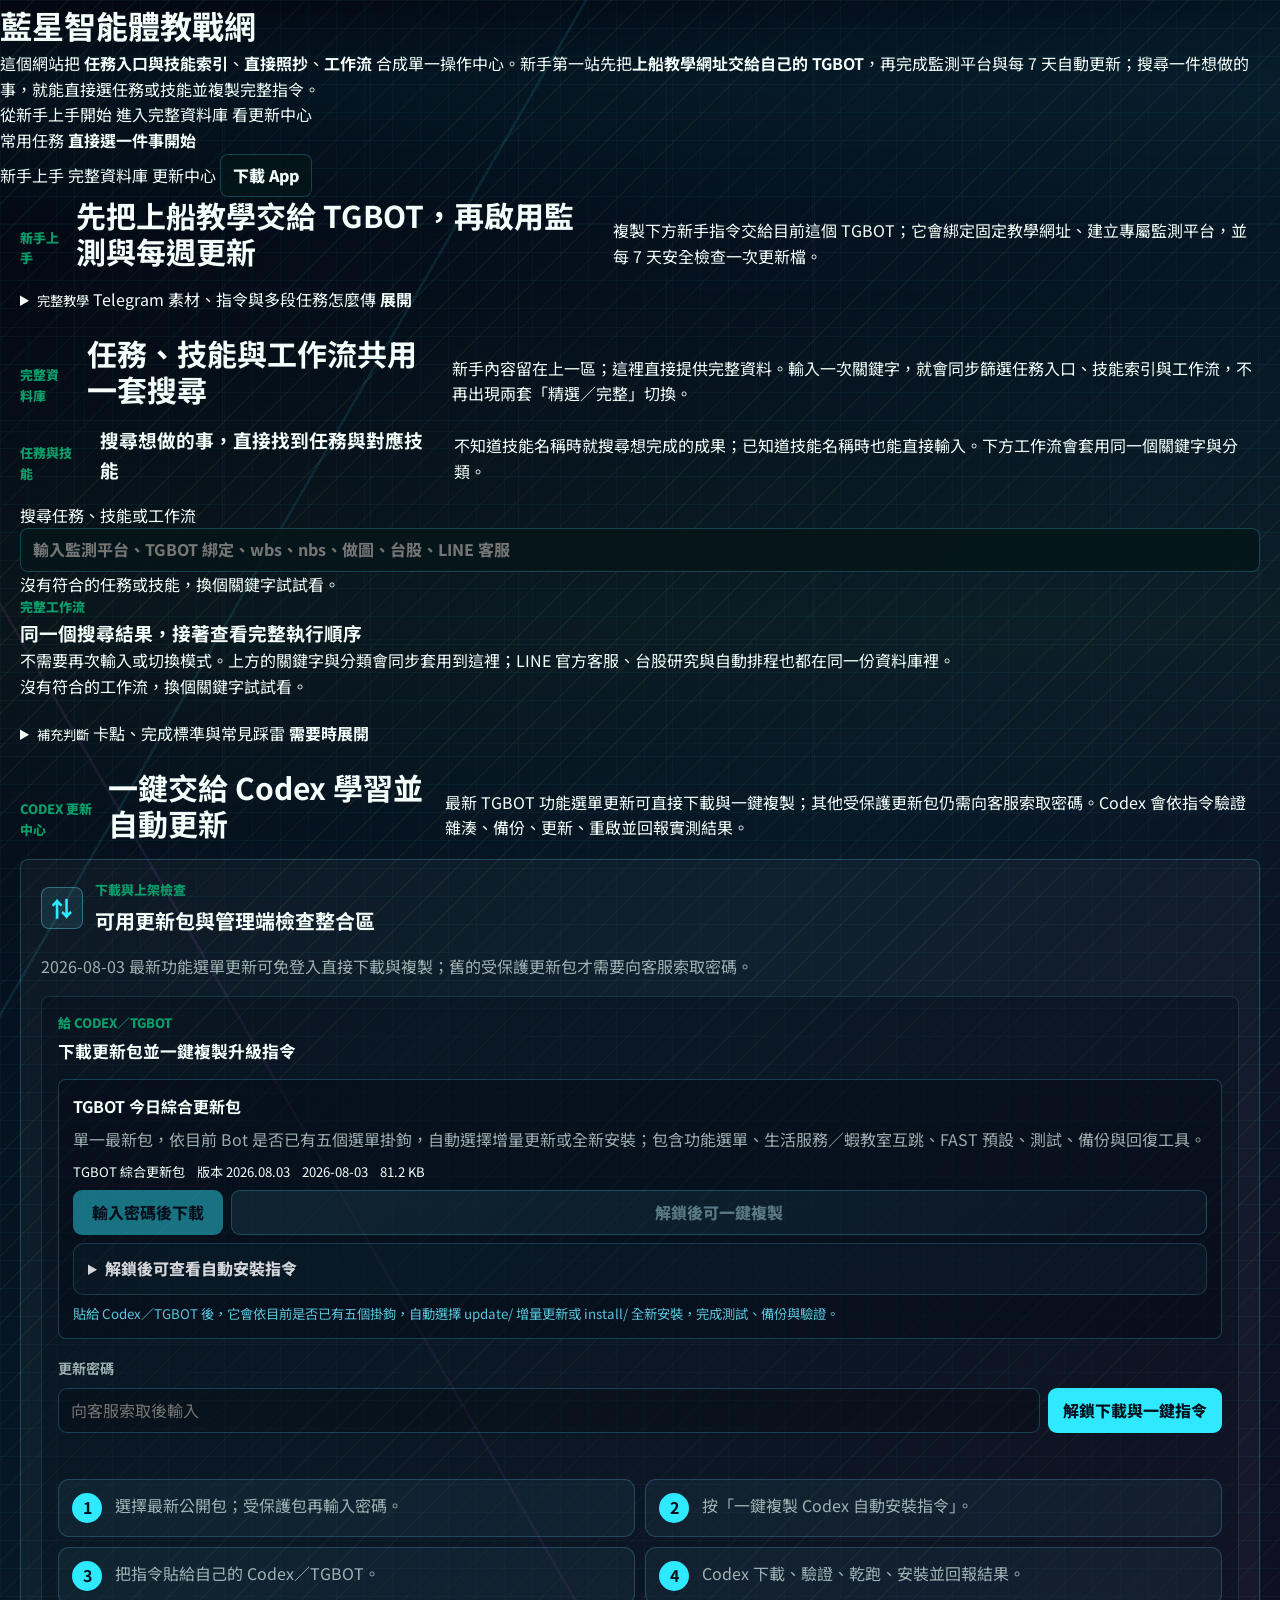
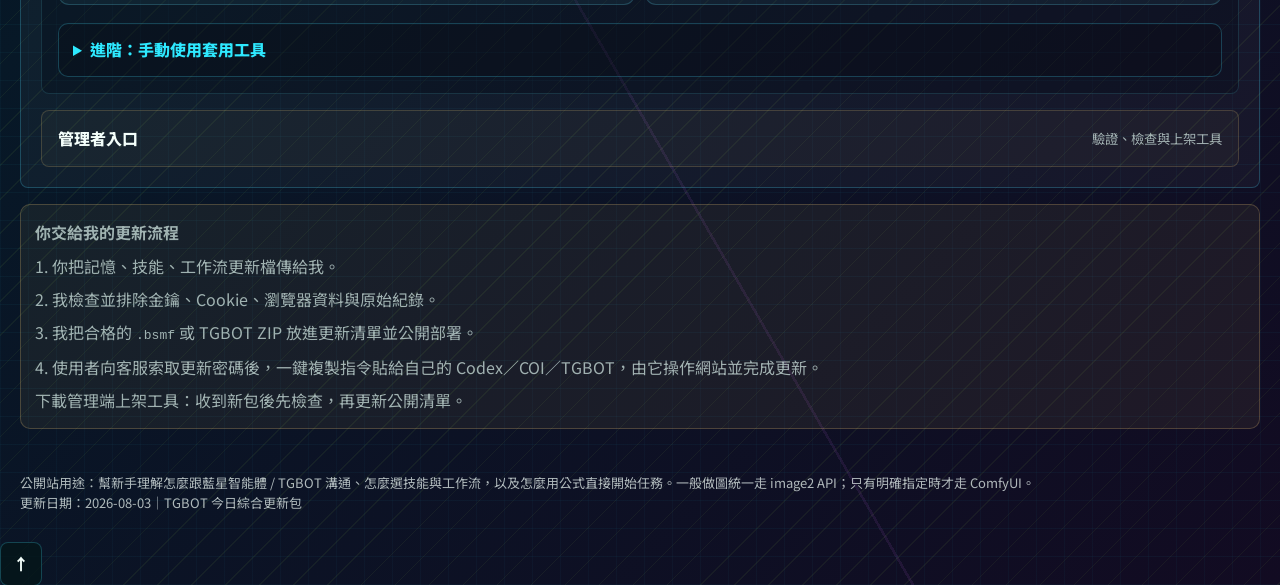
==== commit 2ed0a6d2: "Merge remote-tracking branch 'origin/gh-pages' into gh-pages # Conflicts: #	data/codex-updates.json " ====
--- a/index.html
+++ b/index.html
@@ -165,8 +165,8 @@
       <section id="codex-updates" class="content-block update-center-block">
         <div class="section-heading">
           <p class="eyebrow">Codex 更新中心</p>
-          <h2>索取密碼後，一鍵交給 Codex 自動安裝</h2>
-          <p>之後你把更新檔交給我，我會先排除敏感資料，依格式製作加密 .bsmf 或 SHA-256 驗證的 TGBOT ZIP，更新這裡的清單後再部署到公開站。使用者先向客服索取更新密碼，解鎖後按「一鍵複製 Codex 自動安裝指令」，再把指令貼給自己的 Codex／COI／TGBOT；它會操作網站、下載指定版本、驗證雜湊、安裝、重啟並確認新內容已載入。</p>
+          <h2>一鍵交給 Codex 學習並自動更新</h2>
+          <p>最新 TGBOT 功能選單更新可直接下載與一鍵複製；其他受保護更新包仍需向客服索取密碼。Codex 會依指令驗證雜湊、備份、更新、重啟並回報實測結果。</p>
         </div>
         <div class="update-center-grid">
           <article class="update-card update-hub-card">
@@ -177,7 +177,7 @@
                 <h3>可用更新包與管理端檢查整合區</h3>
               </div>
             </div>
-            <p class="update-download-note">請先向客服索取更新密碼。解鎖後可直接下載，也可以按「一鍵複製 Codex 自動安裝指令」，讓 Codex 自己操作網站並完成整個更新閉環。</p>
+            <p class="update-download-note">2026-08-03 最新功能選單更新可免登入直接下載與複製；舊的受保護更新包才需要向客服索取密碼。</p>
             <div class="update-hub-layout">
               <section class="update-subsection">
                 <div class="update-subsection-heading">
@@ -196,7 +196,7 @@
                   <p id="codexUpdateAccessStatus" class="update-status" role="status"></p>
                 </form>
                 <div class="update-tgbot-flow compact" aria-label="Codex 自動安裝使用方式">
-                  <div><strong>1</strong><span>向客服索取更新密碼並解鎖。</span></div>
+                  <div><strong>1</strong><span>選擇最新公開包；受保護包再輸入密碼。</span></div>
                   <div><strong>2</strong><span>按「一鍵複製 Codex 自動安裝指令」。</span></div>
                   <div><strong>3</strong><span>把指令貼給自己的 Codex／TGBOT。</span></div>
                   <div><strong>4</strong><span>Codex 下載、驗證、乾跑、安裝並回報結果。</span></div>
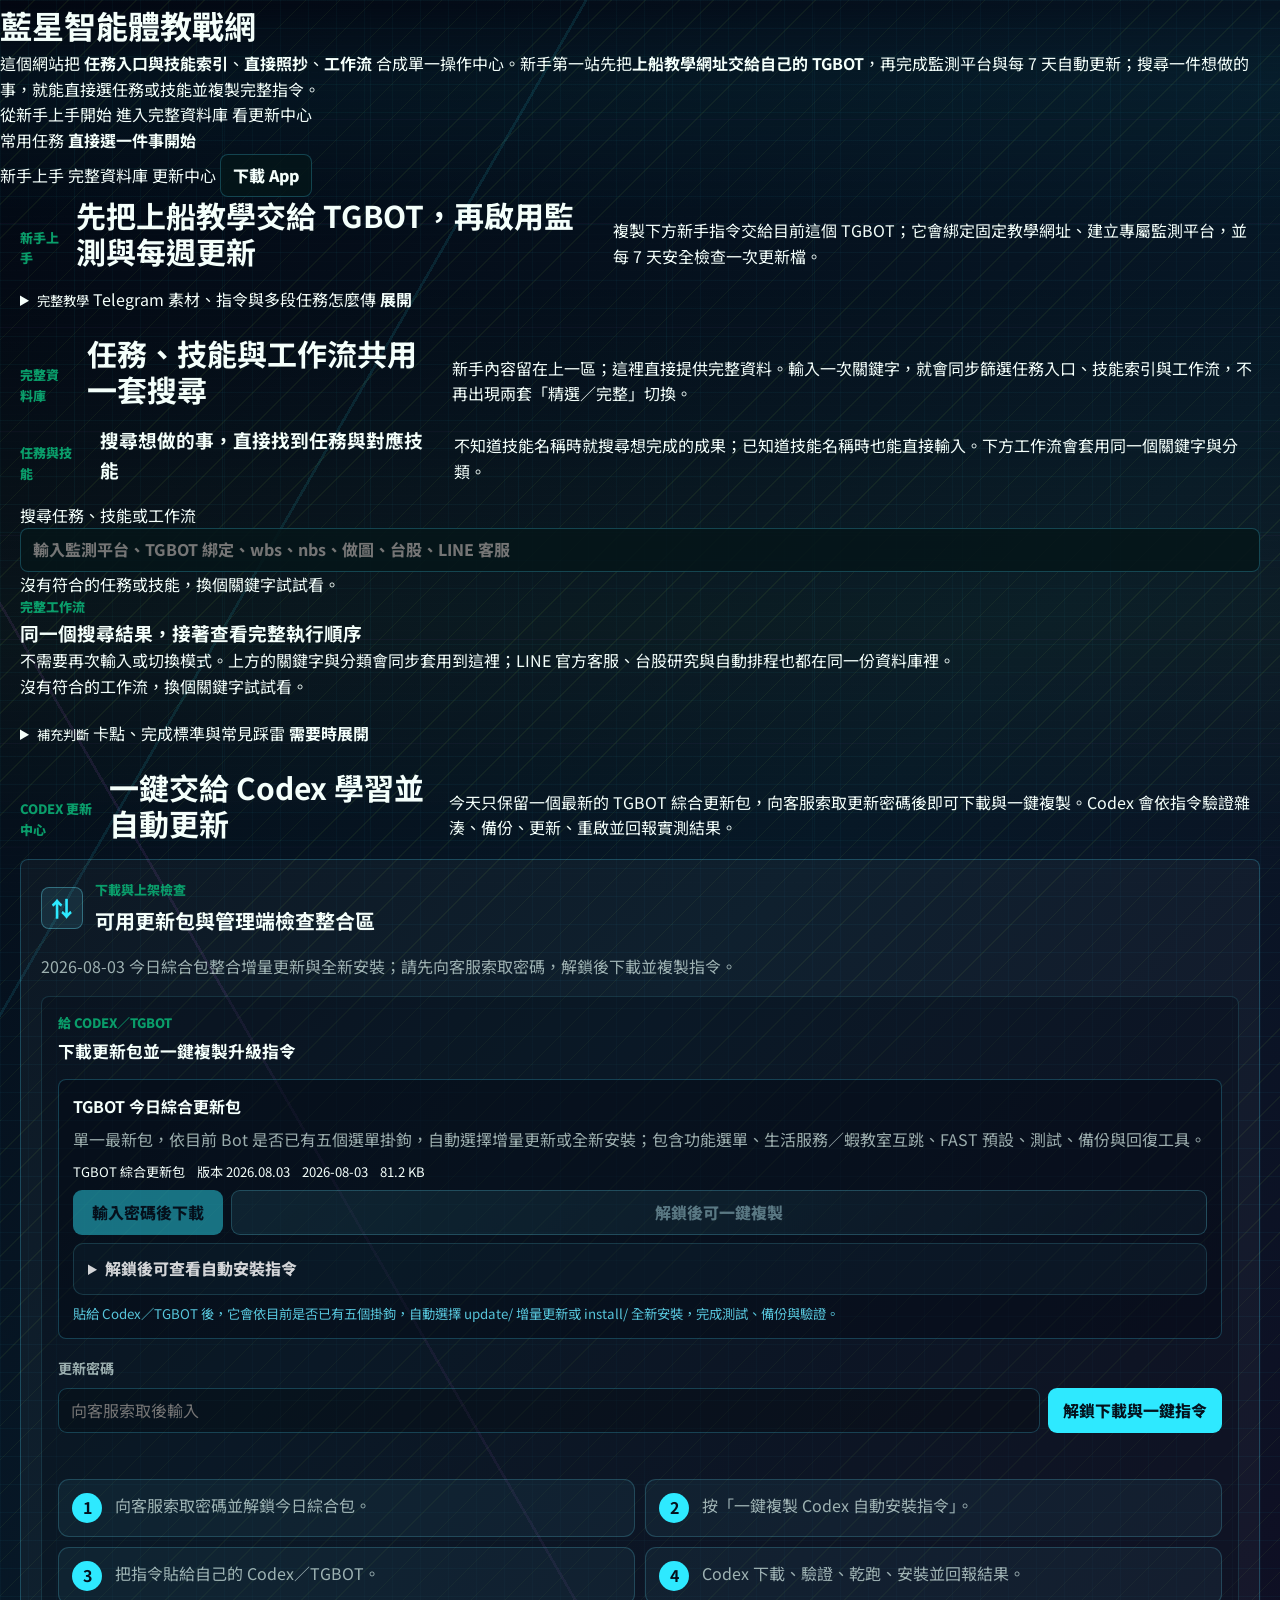
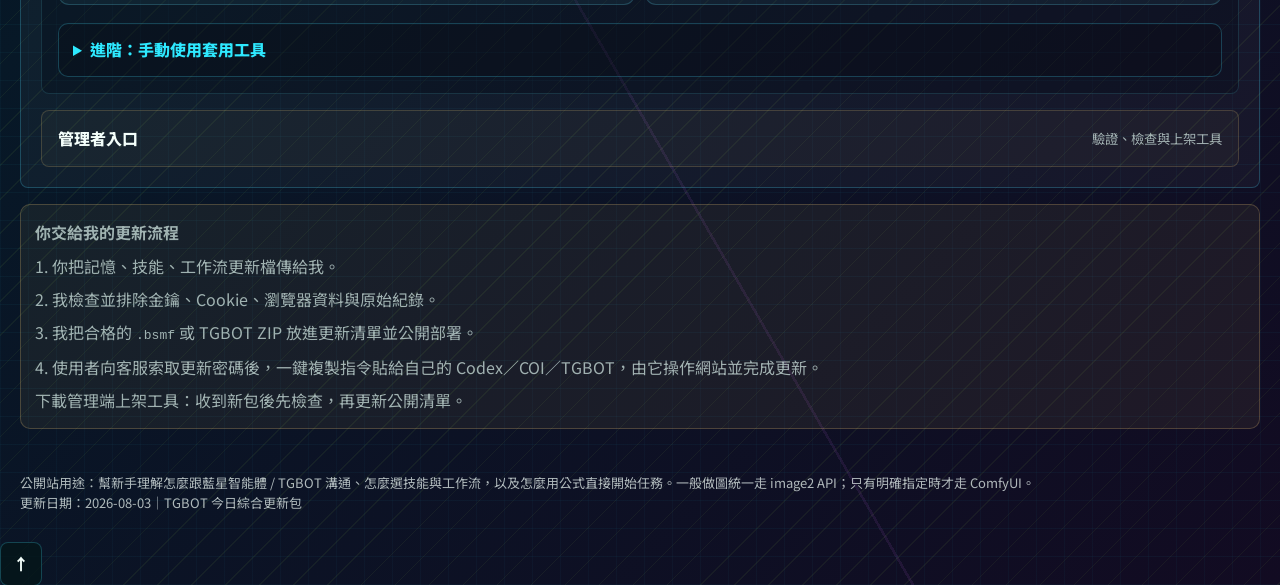
==== commit 4aa0832b: "Clarify comprehensive update center copy" ====
--- a/index.html
+++ b/index.html
@@ -166,7 +166,7 @@
         <div class="section-heading">
           <p class="eyebrow">Codex 更新中心</p>
           <h2>一鍵交給 Codex 學習並自動更新</h2>
-          <p>最新 TGBOT 功能選單更新可直接下載與一鍵複製；其他受保護更新包仍需向客服索取密碼。Codex 會依指令驗證雜湊、備份、更新、重啟並回報實測結果。</p>
+          <p>今天只保留一個最新的 TGBOT 綜合更新包，向客服索取更新密碼後即可下載與一鍵複製。Codex 會依指令驗證雜湊、備份、更新、重啟並回報實測結果。</p>
         </div>
         <div class="update-center-grid">
           <article class="update-card update-hub-card">
@@ -177,7 +177,7 @@
                 <h3>可用更新包與管理端檢查整合區</h3>
               </div>
             </div>
-            <p class="update-download-note">2026-08-03 最新功能選單更新可免登入直接下載與複製；舊的受保護更新包才需要向客服索取密碼。</p>
+            <p class="update-download-note">2026-08-03 今日綜合包整合增量更新與全新安裝；請先向客服索取密碼，解鎖後下載並複製指令。</p>
             <div class="update-hub-layout">
               <section class="update-subsection">
                 <div class="update-subsection-heading">
@@ -196,7 +196,7 @@
                   <p id="codexUpdateAccessStatus" class="update-status" role="status"></p>
                 </form>
                 <div class="update-tgbot-flow compact" aria-label="Codex 自動安裝使用方式">
-                  <div><strong>1</strong><span>選擇最新公開包；受保護包再輸入密碼。</span></div>
+                  <div><strong>1</strong><span>向客服索取密碼並解鎖今日綜合包。</span></div>
                   <div><strong>2</strong><span>按「一鍵複製 Codex 自動安裝指令」。</span></div>
                   <div><strong>3</strong><span>把指令貼給自己的 Codex／TGBOT。</span></div>
                   <div><strong>4</strong><span>Codex 下載、驗證、乾跑、安裝並回報結果。</span></div>
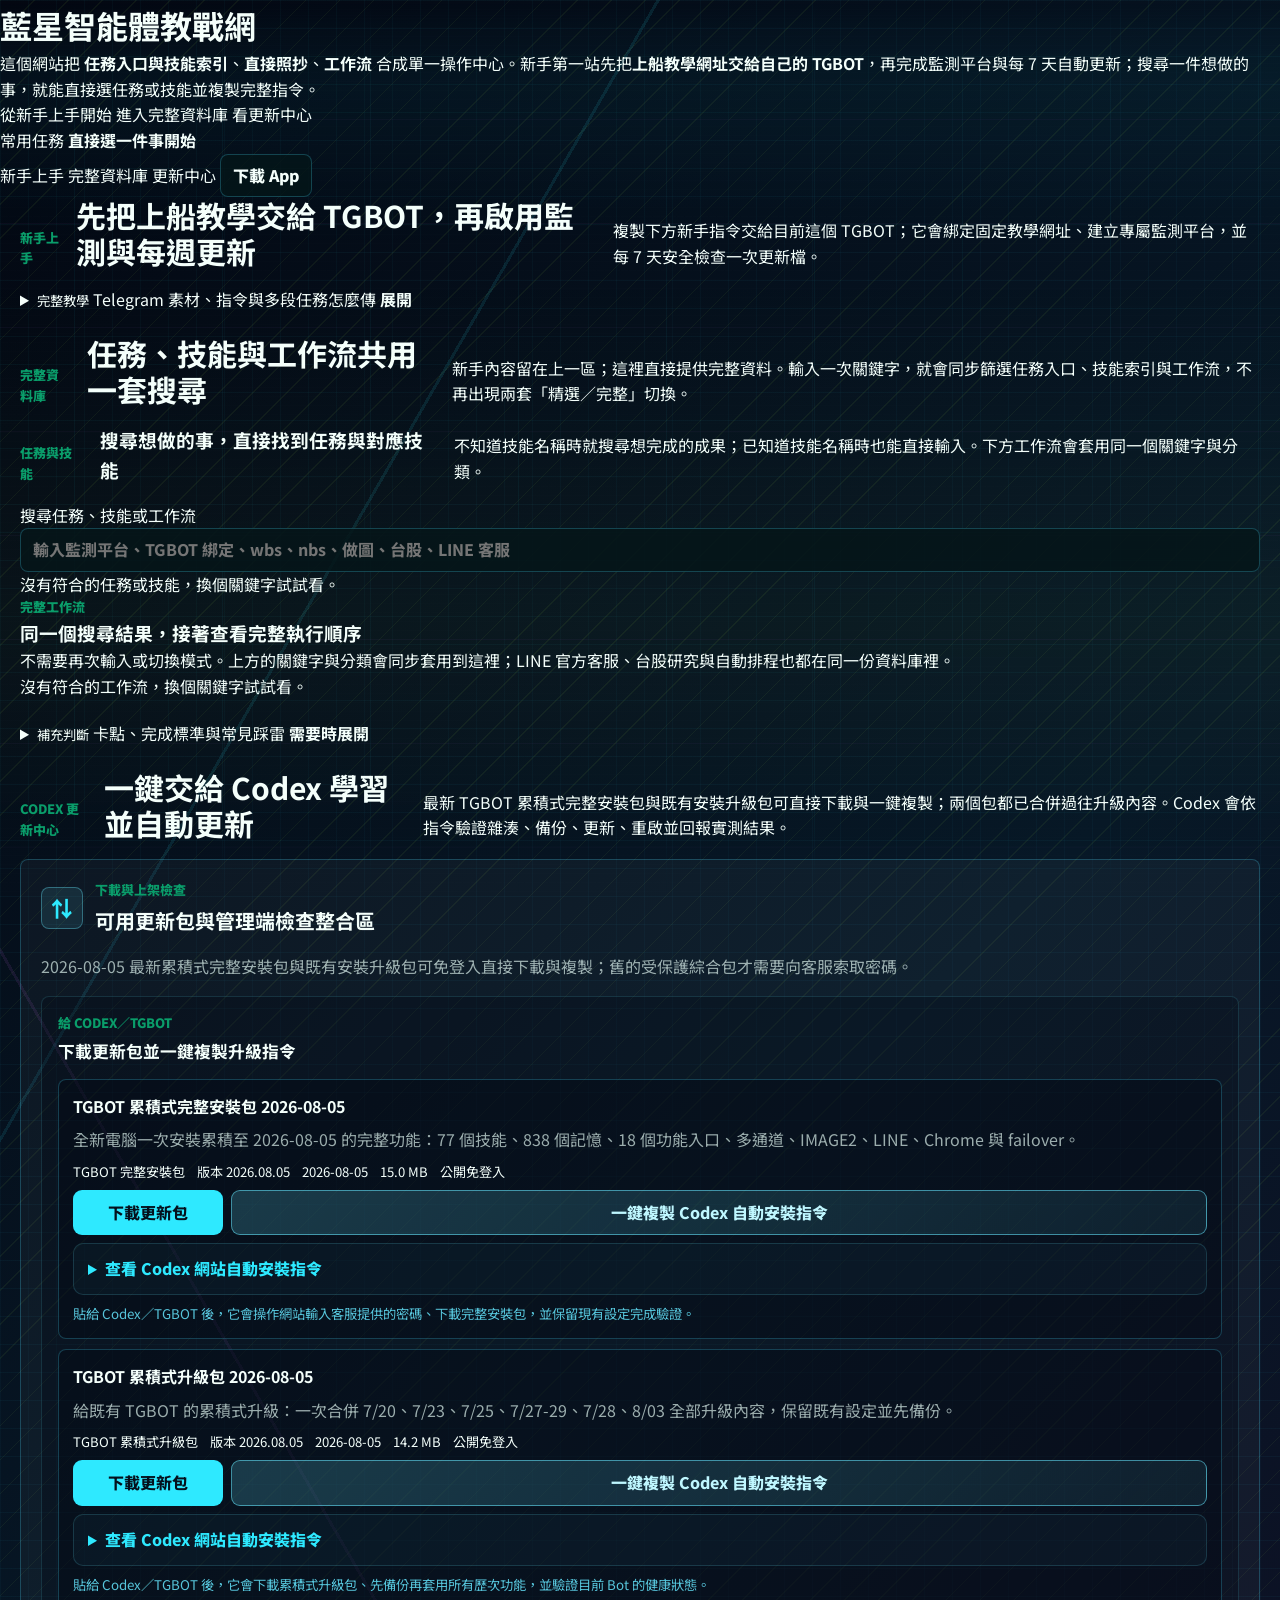
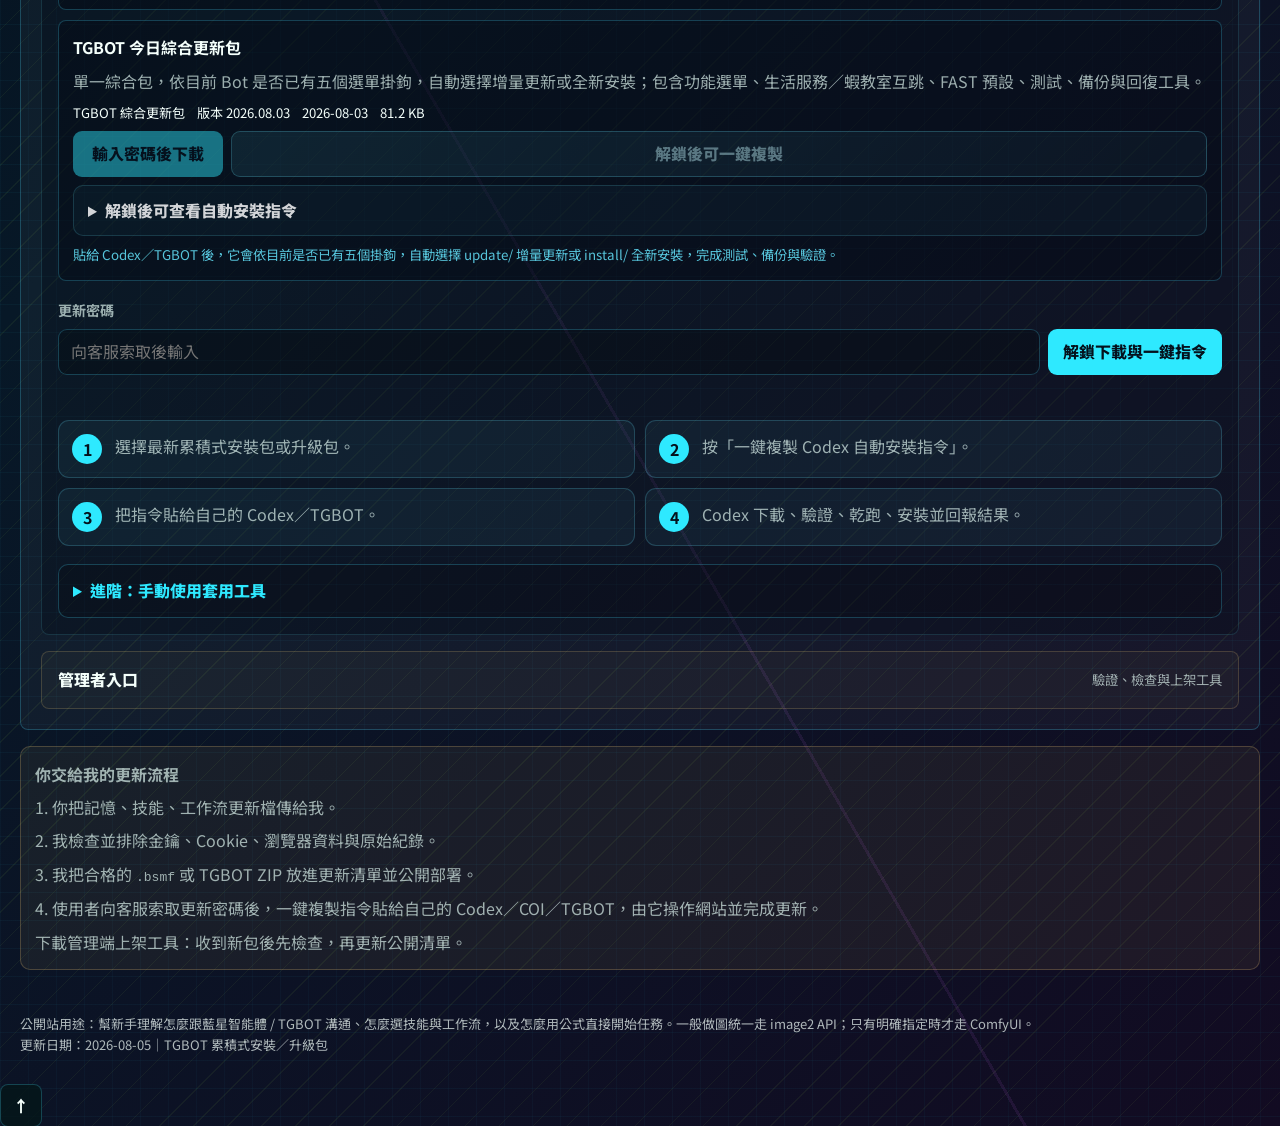
==== commit ad1fd57b: "Publish cumulative TGBOT packages 20260805" ====
--- a/index.html
+++ b/index.html
@@ -166,7 +166,7 @@
         <div class="section-heading">
           <p class="eyebrow">Codex 更新中心</p>
           <h2>一鍵交給 Codex 學習並自動更新</h2>
-          <p>今天只保留一個最新的 TGBOT 綜合更新包，向客服索取更新密碼後即可下載與一鍵複製。Codex 會依指令驗證雜湊、備份、更新、重啟並回報實測結果。</p>
+          <p>最新 TGBOT 累積式完整安裝包與既有安裝升級包可直接下載與一鍵複製；兩個包都已合併過往升級內容。Codex 會依指令驗證雜湊、備份、更新、重啟並回報實測結果。</p>
         </div>
         <div class="update-center-grid">
           <article class="update-card update-hub-card">
@@ -177,7 +177,7 @@
                 <h3>可用更新包與管理端檢查整合區</h3>
               </div>
             </div>
-            <p class="update-download-note">2026-08-03 今日綜合包整合增量更新與全新安裝；請先向客服索取密碼，解鎖後下載並複製指令。</p>
+            <p class="update-download-note">2026-08-05 最新累積式完整安裝包與既有安裝升級包可免登入直接下載與複製；舊的受保護綜合包才需要向客服索取密碼。</p>
             <div class="update-hub-layout">
               <section class="update-subsection">
                 <div class="update-subsection-heading">
@@ -196,7 +196,7 @@
                   <p id="codexUpdateAccessStatus" class="update-status" role="status"></p>
                 </form>
                 <div class="update-tgbot-flow compact" aria-label="Codex 自動安裝使用方式">
-                  <div><strong>1</strong><span>向客服索取密碼並解鎖今日綜合包。</span></div>
+                  <div><strong>1</strong><span>選擇最新累積式安裝包或升級包。</span></div>
                   <div><strong>2</strong><span>按「一鍵複製 Codex 自動安裝指令」。</span></div>
                   <div><strong>3</strong><span>把指令貼給自己的 Codex／TGBOT。</span></div>
                   <div><strong>4</strong><span>Codex 下載、驗證、乾跑、安裝並回報結果。</span></div>
@@ -251,7 +251,7 @@
 
     <footer class="site-footer">
       <p>公開站用途：幫新手理解怎麼跟藍星智能體 / TGBOT 溝通、怎麼選技能與工作流，以及怎麼用公式直接開始任務。一般做圖統一走 image2 API；只有明確指定時才走 ComfyUI。</p>
-      <p>更新日期：2026-08-03｜TGBOT 今日綜合更新包</p>
+      <p>更新日期：2026-08-05｜TGBOT 累積式安裝／升級包</p>
     </footer>
   </div>
 
@@ -275,6 +275,6 @@
   </div>
 
   <script src="app.js?v=20260803-comprehensive-update-1"></script>
-  <script src="update-center.js?v=20260803-comprehensive-update-1"></script>
+  <script src="update-center.js?v=20260805-cumulative-2"></script>
 </body>
 </html>
